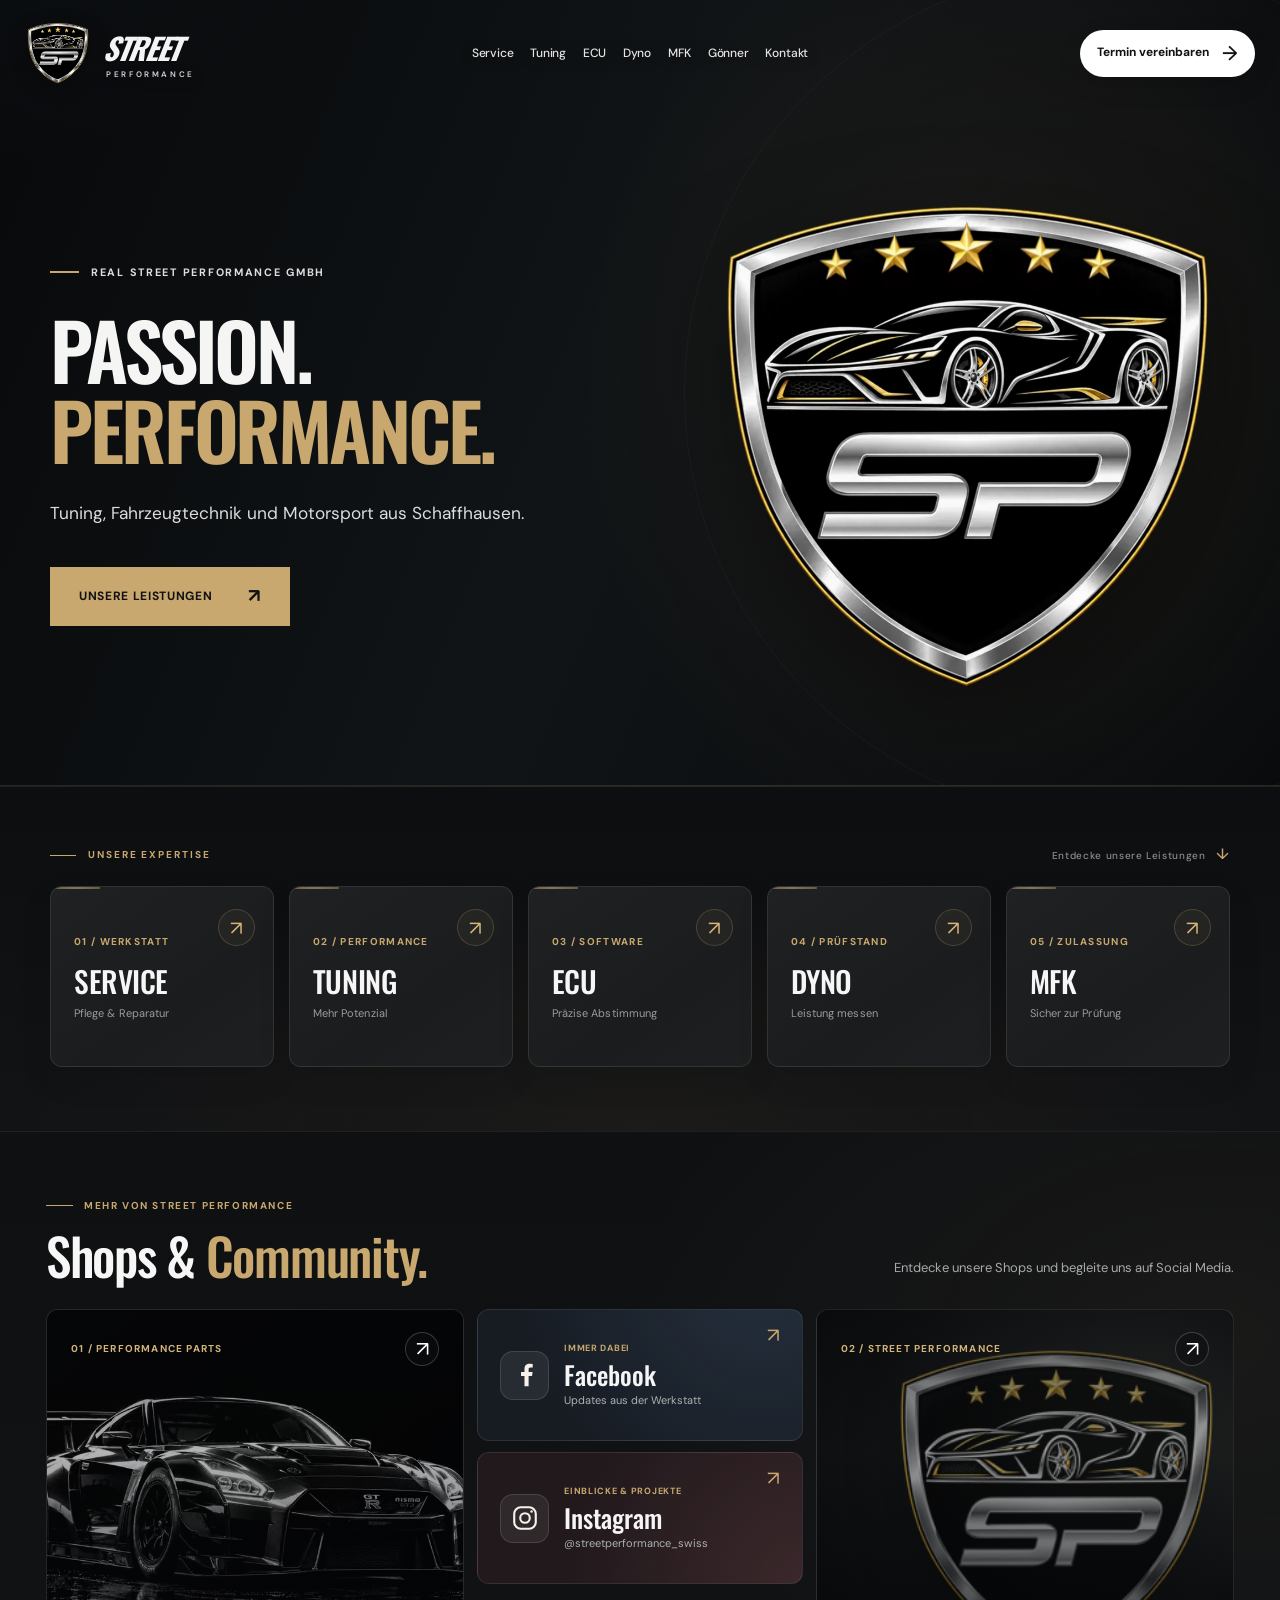
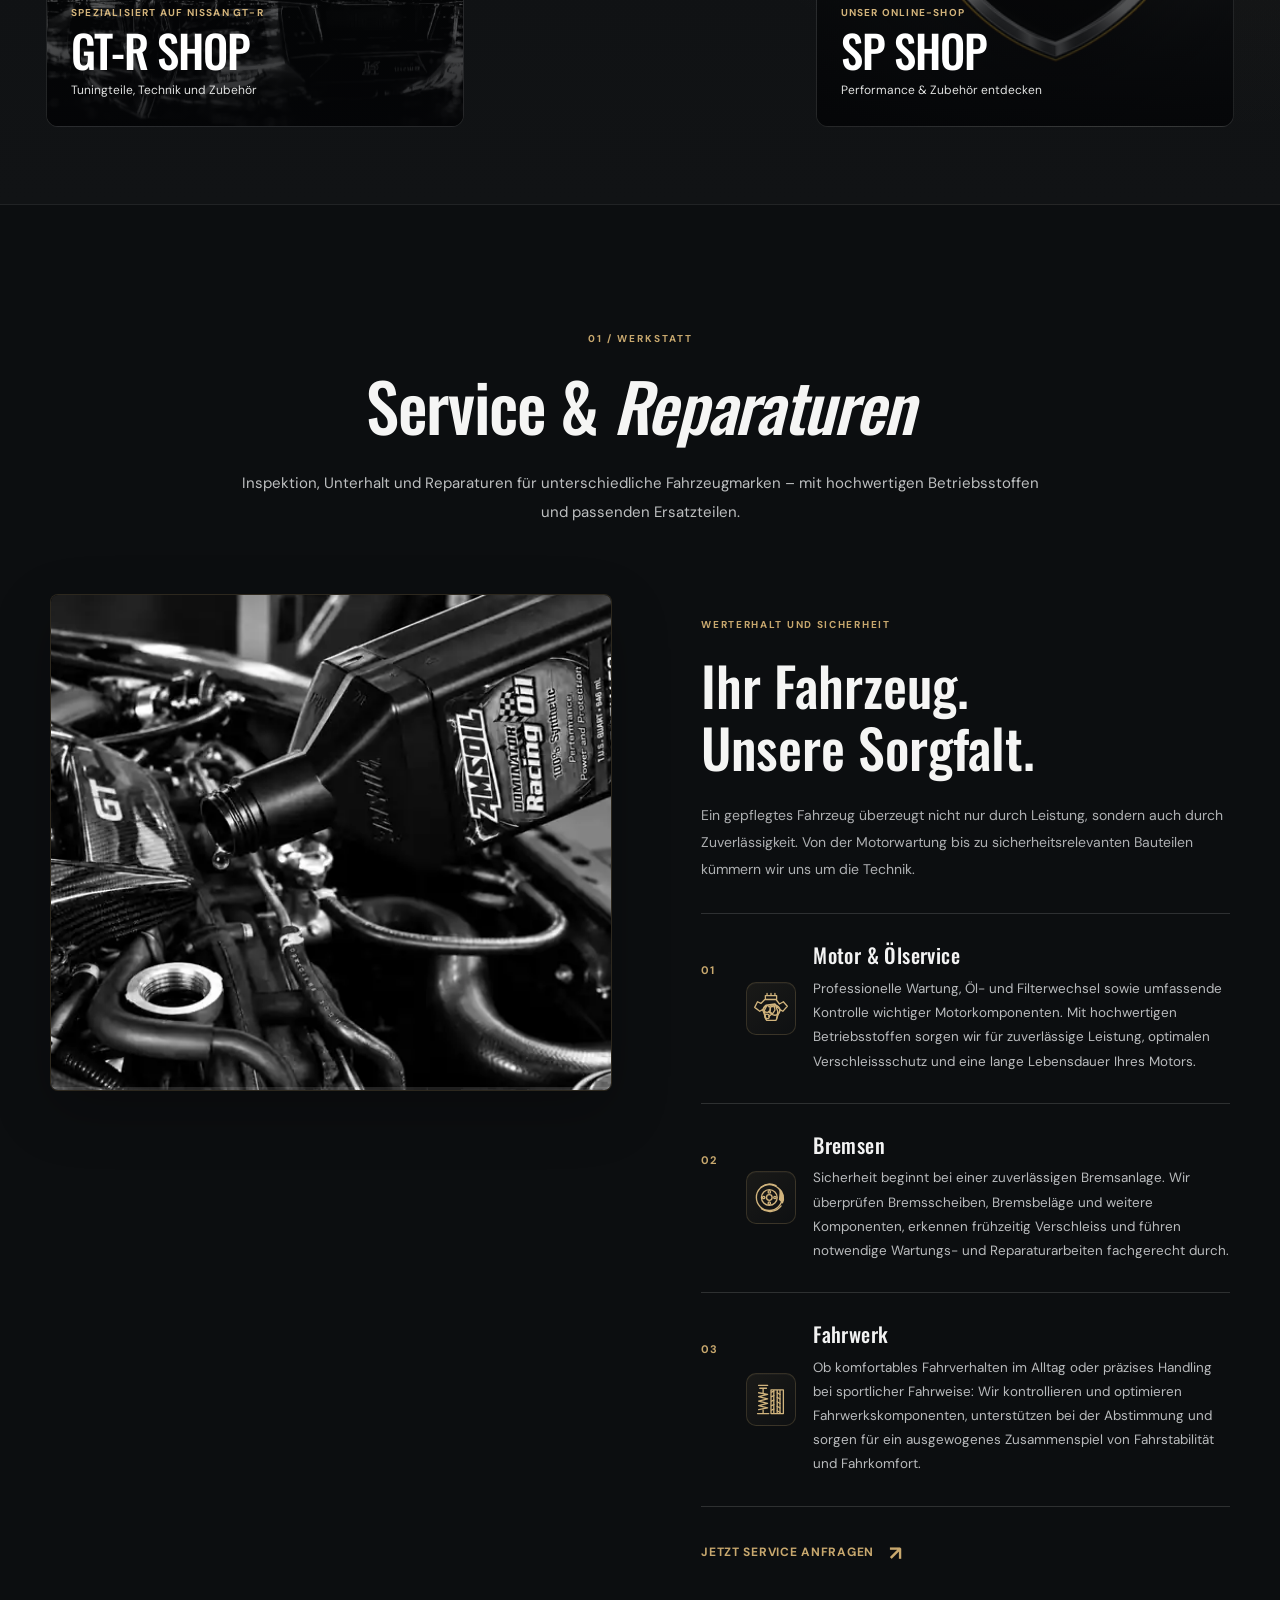
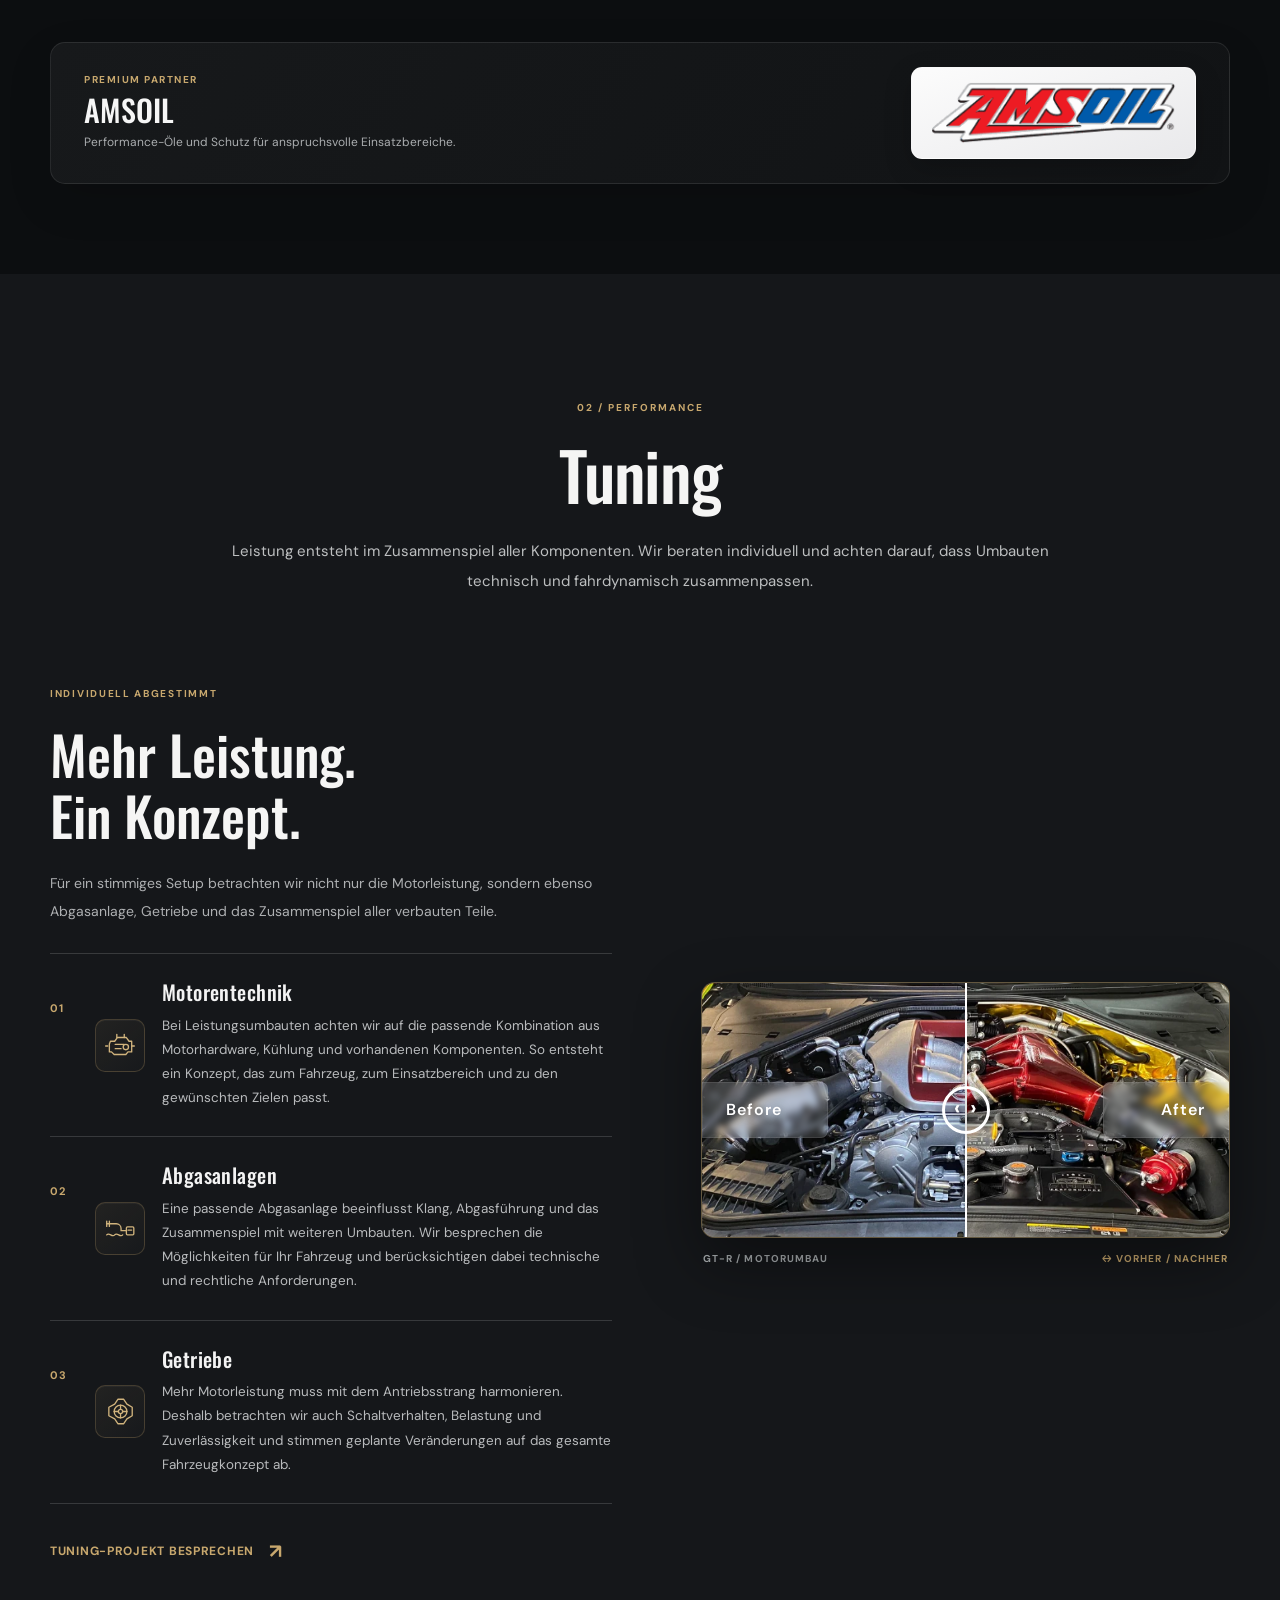
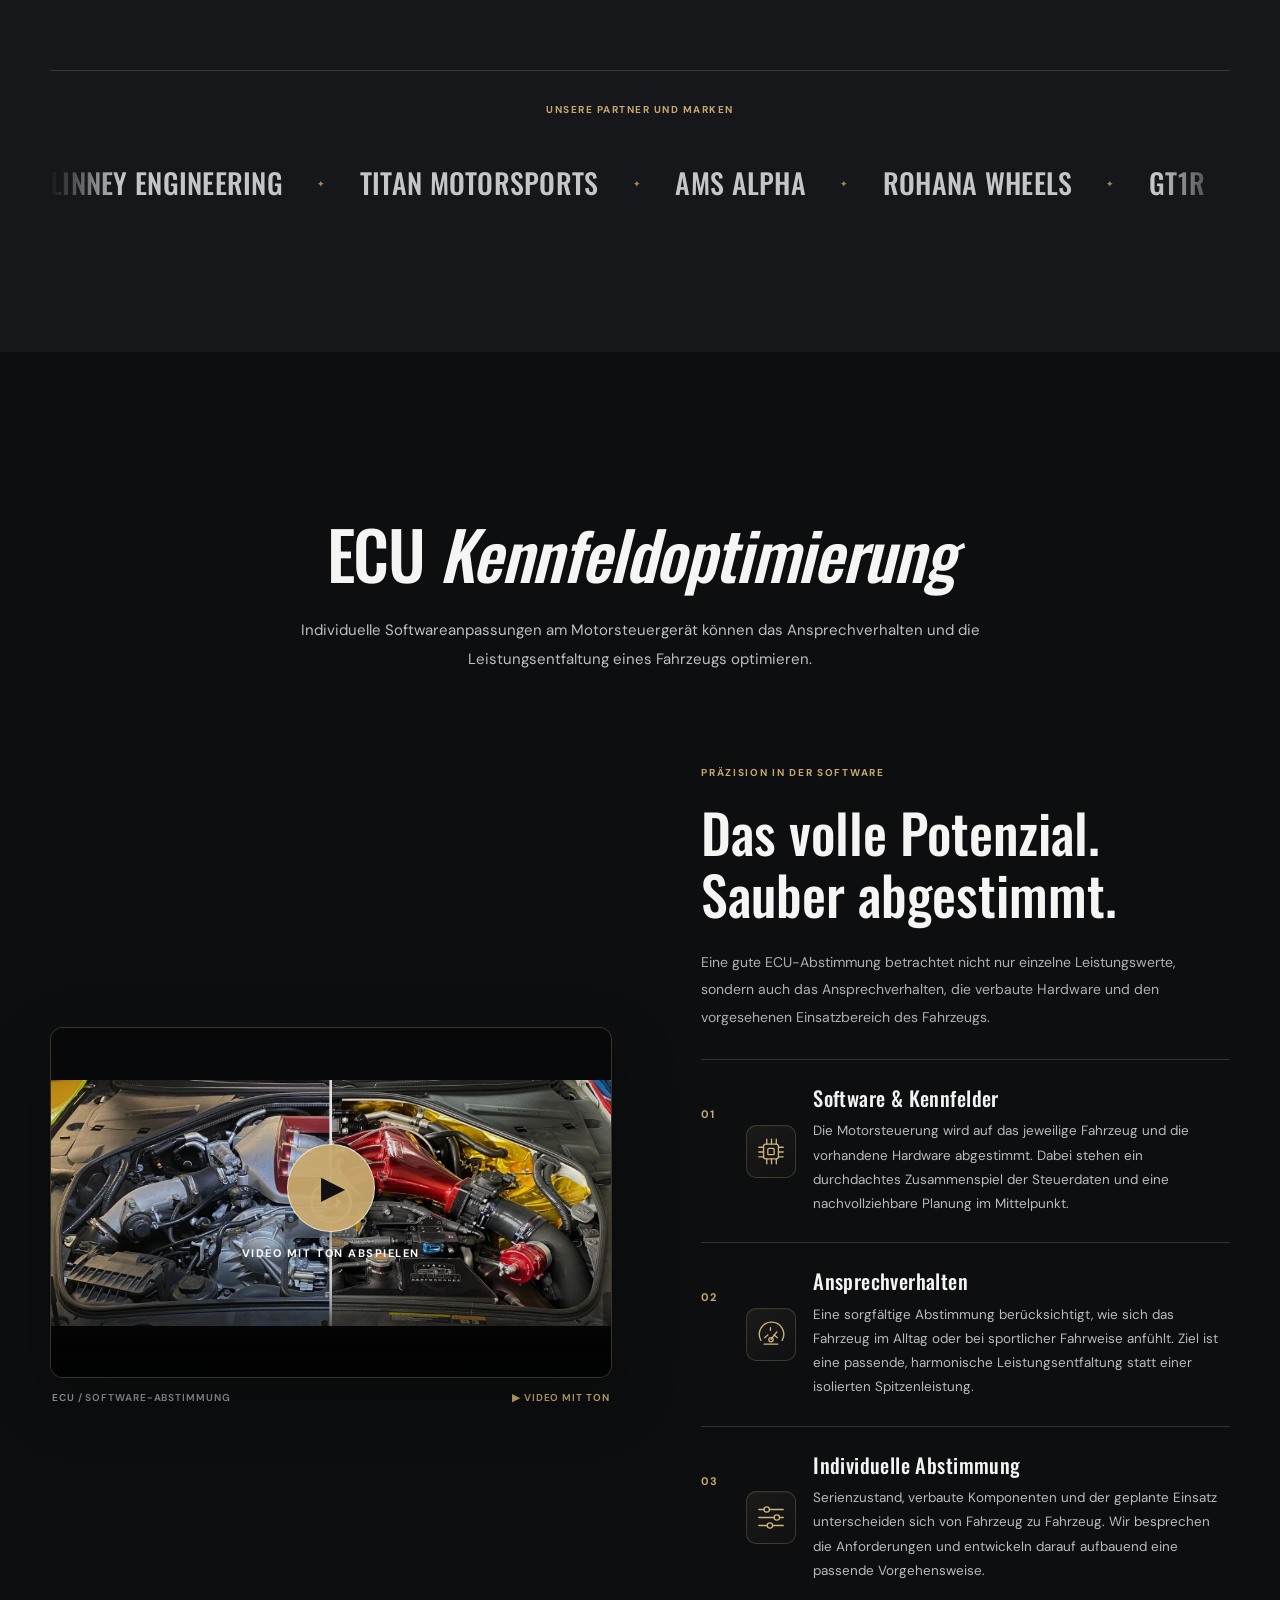
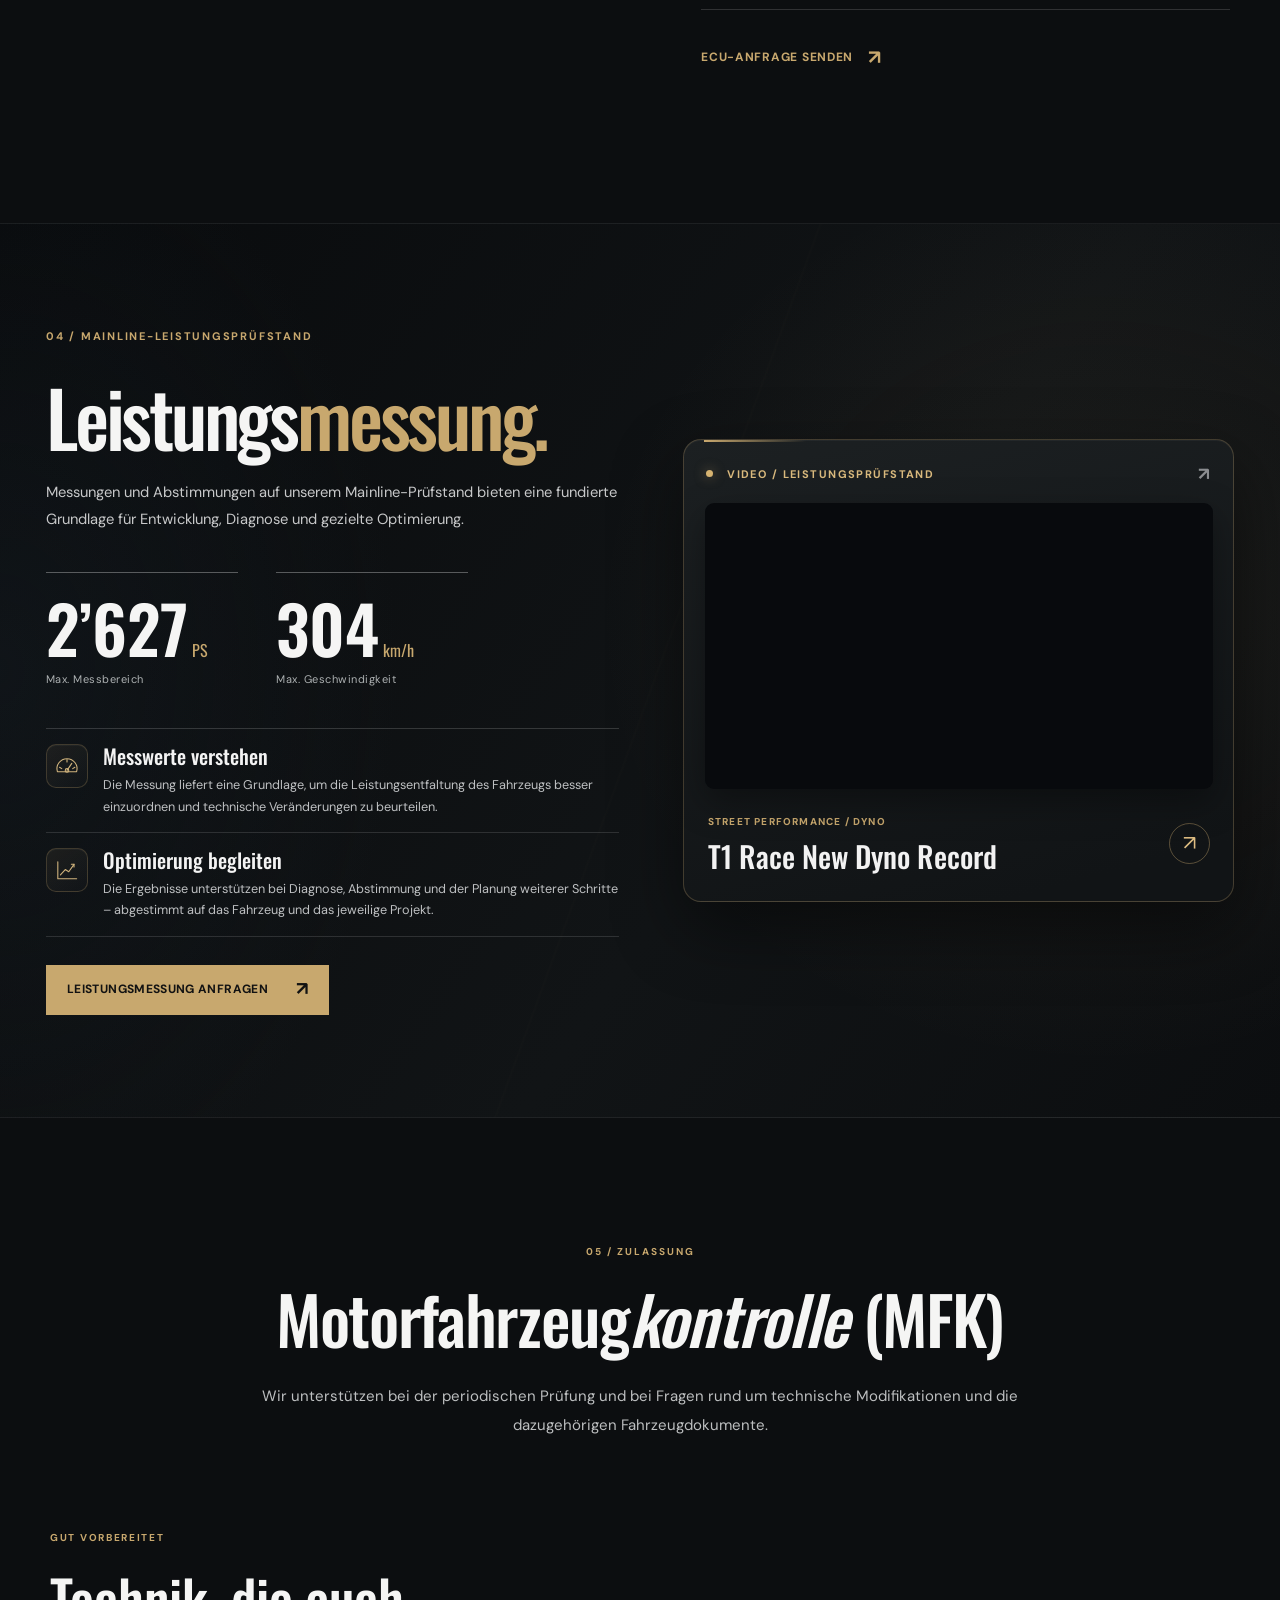
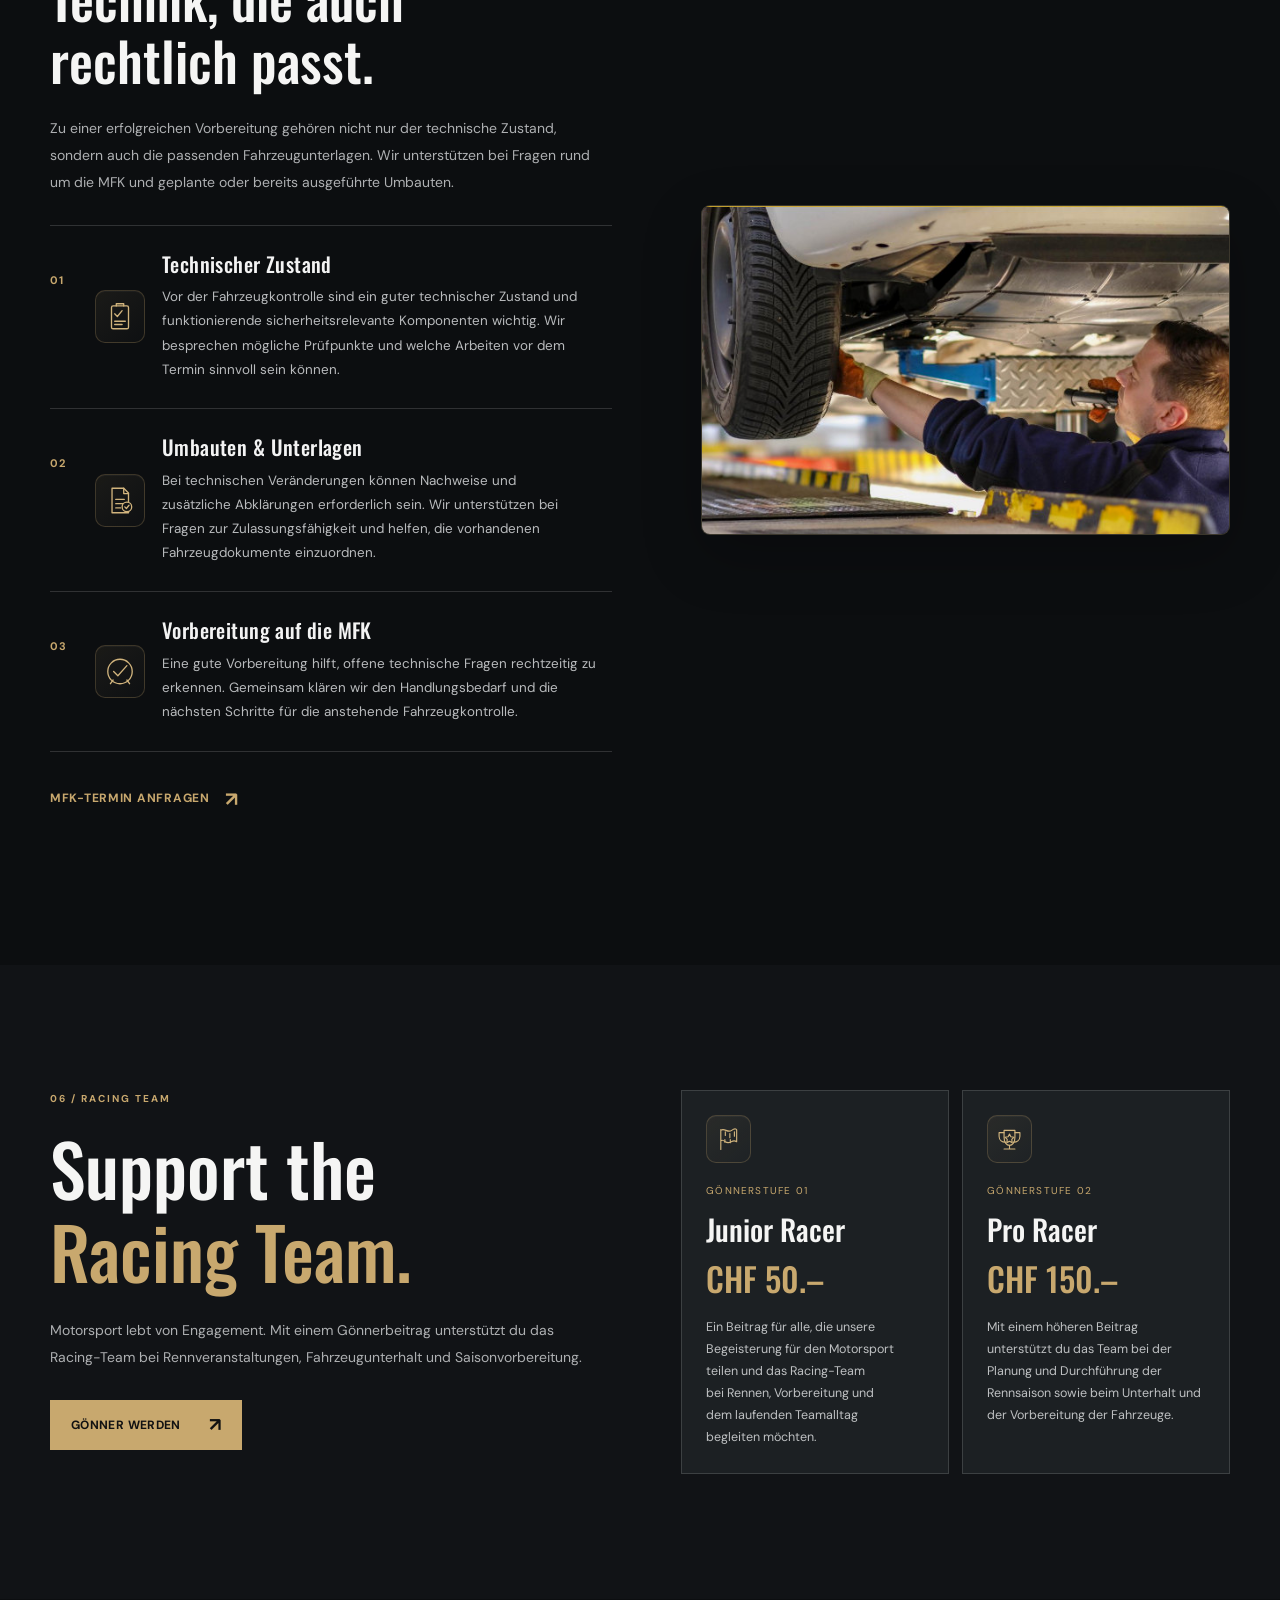
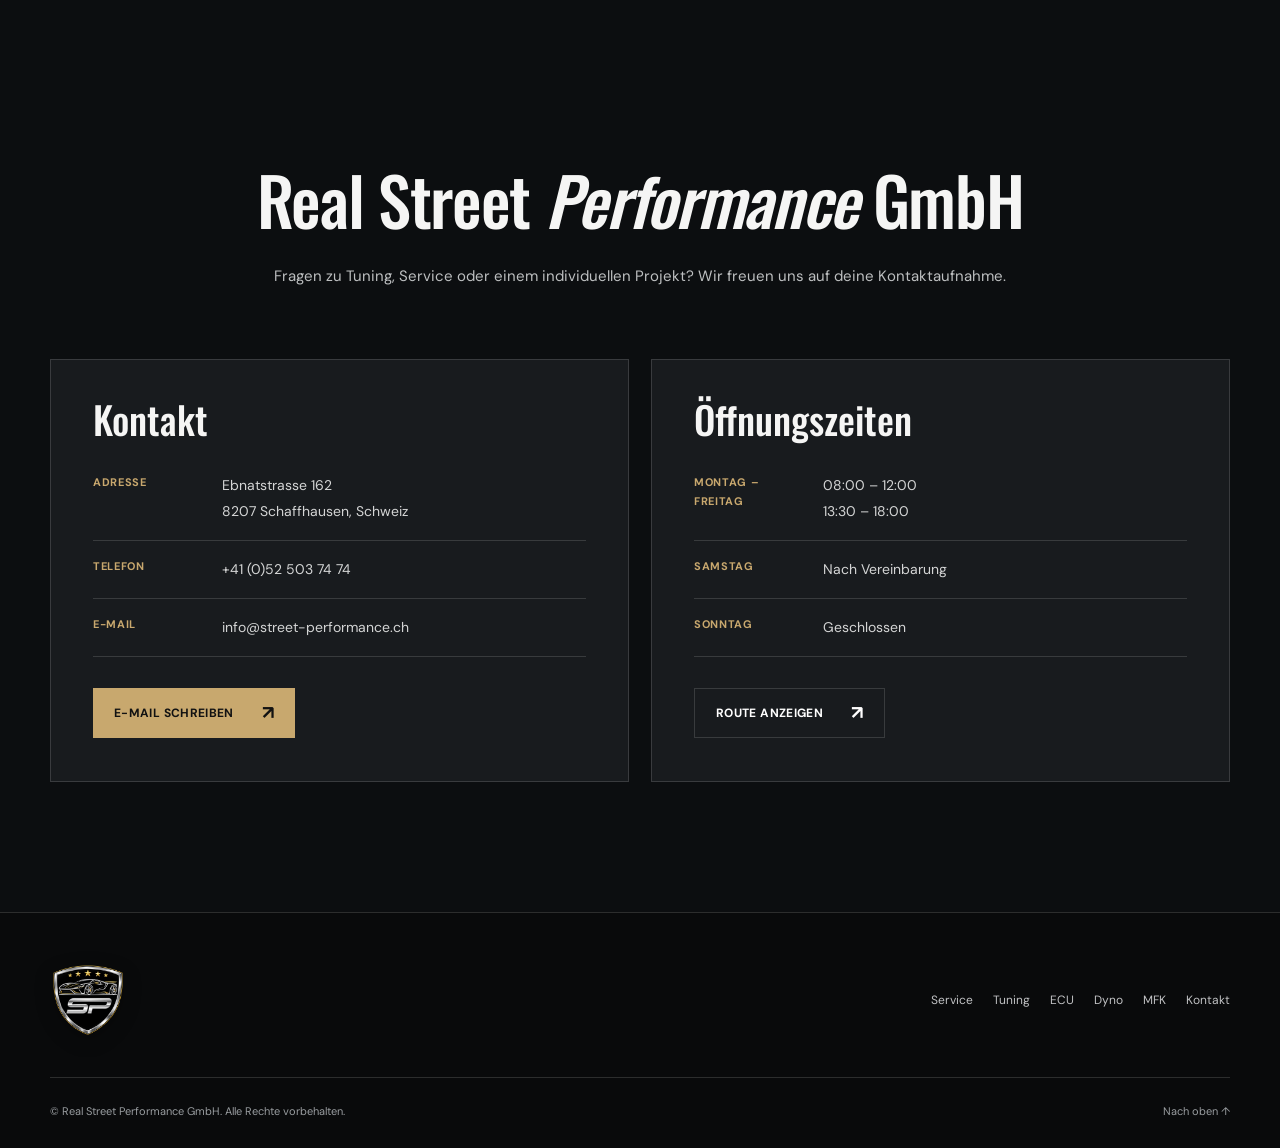
==== index.html @ fed36a6a "Service-Ölwechsel als schwarz-weisse Scroll-Animation mit vier Ölfluss-Phasen einbauen" ====
<!doctype html>
<html lang="de-CH">
<head>
  <meta charset="utf-8">
  <meta name="viewport" content="width=device-width, initial-scale=1">
  <meta name="theme-color" content="#101112">
  <meta name="description" content="Real Street Performance GmbH: Service, Tuning, ECU-Kennfeldoptimierung, Leistungsprüfstand, MFK und Racing-Team in Schaffhausen.">
  <title>Real Street Performance – Service, Tuning & Motorsport</title>
  <meta name="build-version" content="20261010-2021">
  <link rel="preconnect" href="https://fonts.googleapis.com">
  <link rel="preconnect" href="https://fonts.gstatic.com" crossorigin>
  <link href="https://fonts.googleapis.com/css2?family=DM+Sans:wght@400;500;600;700&family=Oswald:wght@400;500;600;700&display=swap" rel="stylesheet">
  <link rel="stylesheet" href="style.css?v=scroll-oelwechsel-v1-20261011">
  <style id="sp-floating-nav-override">
    /* Sicherheit gegen veraltete Carbon-Header-Regeln: oben kein Balken. */
    body > header.site-header { position:fixed; top:0; left:0; right:0; margin:0; z-index:1000; }
    body > header.site-header:not(.is-scrolled) {
      background:none !important;
      background-image:none !important;
      background-color:transparent !important;
      border-bottom:0 !important;
      box-shadow:none !important;
      backdrop-filter:none !important;
      -webkit-backdrop-filter:none !important;
    }
    body > header.site-header:not(.is-scrolled)::before,
    body > header.site-header:not(.is-scrolled)::after {
      opacity:0 !important;
      visibility:hidden !important;
    }
  </style>
</head>
<body>
  <a class="skip-link" href="#service">Zum Inhalt springen</a>
  <header class="site-header">
    <div class="header-inner layout">
      <a class="site-brand" href="#top" aria-label="Street Performance – zur Startseite">
        <span class="sp-shield-logo" role="img" aria-label="SP – Street Performance Logo"></span>
        <span class="site-wordmark" aria-hidden="true"><strong>STREET</strong><small>PERFORMANCE</small></span>
      </a>
      <nav class="main-nav" id="siteNav" aria-label="Hauptnavigation">
        <a href="#service">Service</a>
        <a href="#tuning">Tuning</a>
        <a href="#ecu">ECU</a>
        <a href="#dyno">Dyno</a>
        <a href="#mfk">MFK</a>
        <a href="#goenner">Gönner</a>
        <a href="#kontakt">Kontakt</a>
      </nav>
      <a class="header-appointment" href="termin.html" aria-label="Terminanfrage öffnen">Termin vereinbaren <span aria-hidden="true">→</span></a>
      <button class="menu-button" type="button" id="menuButton" aria-controls="siteNav" aria-expanded="false" aria-label="Navigation öffnen">
        <span></span><span></span><span></span>
      </button>
    </div>
  </header>
  <main>
    <section class="intro-banner hero-split" id="top" aria-label="Real Street Performance – Start">
      <div class="intro-content layout hero-split-grid">
        <div class="hero-message">
          <span class="eyebrow hero-entrance hero-eyebrow"><span class="eyebrow-line"></span> REAL STREET PERFORMANCE GMBH</span>
          <h1 class="hero-entrance hero-headline">PASSION.<br><em>PERFORMANCE.</em></h1>
          <p class="hero-entrance hero-description">Tuning, Fahrzeugtechnik und Motorsport aus Schaffhausen.</p>
          <a class="primary-cta hero-entrance hero-action" href="#service">Unsere Leistungen <span aria-hidden="true">↗</span></a>
        </div>
        <div class="hero-identity" role="img" aria-label="Street Performance Wappen mit fünf nacheinander erscheinenden goldenen Sternen">
          <div class="hero-logo-assembly" aria-hidden="true">
            <span class="hero-logo-base"></span>
            <span class="hero-logo-star hero-logo-star-1" style="--star-x:23.13%;--star-y:13.88%;--star-width:6.22%;--star-index:1"></span>
            <span class="hero-logo-star hero-logo-star-2" style="--star-x:32.70%;--star-y:11.48%;--star-width:8.29%;--star-index:2"></span>
            <span class="hero-logo-star hero-logo-star-3" style="--star-x:44.58%;--star-y:9.25%;--star-width:10.37%;--star-index:3"></span>
            <span class="hero-logo-star hero-logo-star-4" style="--star-x:58.85%;--star-y:11.56%;--star-width:8.13%;--star-index:4"></span>
            <span class="hero-logo-star hero-logo-star-5" style="--star-x:70.26%;--star-y:13.72%;--star-width:6.22%;--star-index:5"></span>
          </div>
        </div>
      </div>
    </section>

    <nav class="quick-services" aria-label="Direkt zu unseren Leistungen">
      <div class="layout">
        <div class="quick-services-topline"><span class="quick-services-kicker">UNSERE EXPERTISE</span><span class="quick-services-hint">Entdecke unsere Leistungen <span aria-hidden="true">↓</span></span></div>
        <div class="quick-services-grid">
          <a href="#service" class="quick-service-tile"><span class="service-number">01 / WERKSTATT</span><strong class="service-title">Service</strong><small class="service-subtitle">Pflege &amp; Reparatur</small><i class="service-arrow" aria-hidden="true">↗</i></a>
          <a href="#tuning" class="quick-service-tile"><span class="service-number">02 / PERFORMANCE</span><strong class="service-title">Tuning</strong><small class="service-subtitle">Mehr Potenzial</small><i class="service-arrow" aria-hidden="true">↗</i></a>
          <a href="#ecu" class="quick-service-tile"><span class="service-number">03 / SOFTWARE</span><strong class="service-title">ECU</strong><small class="service-subtitle">Präzise Abstimmung</small><i class="service-arrow" aria-hidden="true">↗</i></a>
          <a href="#dyno" class="quick-service-tile"><span class="service-number">04 / PRÜFSTAND</span><strong class="service-title">Dyno</strong><small class="service-subtitle">Leistung messen</small><i class="service-arrow" aria-hidden="true">↗</i></a>
          <a href="#mfk" class="quick-service-tile"><span class="service-number">05 / ZULASSUNG</span><strong class="service-title">MFK</strong><small class="service-subtitle">Sicher zur Prüfung</small><i class="service-arrow" aria-hidden="true">↗</i></a>
        </div>
      </div>
    </nav>

    <section class="explore-hub" id="community" aria-labelledby="exploreHeading">
      <div class="layout explore-wrap">
        <div class="explore-head reveal">
          <div>
            <span class="explore-eyebrow">MEHR VON STREET PERFORMANCE</span>
            <h2 id="exploreHeading">Shops &amp; <em>Community.</em></h2>
          </div>
          <p>Entdecke unsere Shops und begleite uns auf Social Media.</p>
        </div>

        <div class="explore-grid">
          <a class="explore-card explore-shop explore-gtr reveal" href="https://gtrshop.ch/" target="_blank" rel="noopener noreferrer" aria-label="GT-R-Shop in neuem Tab öffnen">
            <span class="explore-photo" aria-hidden="true"></span>
            <span class="explore-top"><span class="explore-category">01 / PERFORMANCE PARTS</span><span class="explore-outbound" aria-hidden="true">↗</span></span>
            <span class="explore-bottom"><span class="explore-overline">SPEZIALISIERT AUF NISSAN GT-R</span><strong>GT-R SHOP</strong><small>Tuningteile, Technik und Zubehör</small></span>
          </a>

          <div class="explore-social-stack">
            <a class="explore-card explore-social explore-facebook reveal" href="https://www.facebook.com/StreetPerformanceSH" target="_blank" rel="noopener noreferrer" aria-label="Street Performance auf Facebook öffnen">
              <span class="explore-social-icon" aria-hidden="true">
                <svg viewBox="0 0 32 32" fill="currentColor" width="30" height="30"><path d="M19.85 28V17.1h3.66l.55-4.26h-4.21v-2.72c0-1.23.34-2.07 2.11-2.07h2.25V4.23A29.5 29.5 0 0 0 20.93 4c-3.26 0-5.48 1.99-5.48 5.64v3.2h-3.68v4.26h3.68V28z"/></svg>
              </span>
              <span class="explore-social-copy"><span>IMMER DABEI</span><strong>Facebook</strong><small>Updates aus der Werkstatt</small></span>
              <span class="explore-social-arrow" aria-hidden="true">↗</span>
            </a>
            <a class="explore-card explore-social explore-instagram reveal" href="https://www.instagram.com/streetperformance_swiss/" target="_blank" rel="noopener noreferrer" aria-label="Street Performance auf Instagram öffnen">
              <span class="explore-social-icon" aria-hidden="true">
                <svg viewBox="0 0 32 32" fill="none" stroke="currentColor" stroke-width="2.25" stroke-linecap="round" stroke-linejoin="round" width="30" height="30"><rect x="4.5" y="4.5" width="23" height="23" rx="7"/><circle cx="16" cy="16" r="5.1"/><circle cx="23" cy="9" r="1.3" fill="currentColor" stroke="none"/></svg>
              </span>
              <span class="explore-social-copy"><span>EINBLICKE &amp; PROJEKTE</span><strong>Instagram</strong><small>@streetperformance_swiss</small></span>
              <span class="explore-social-arrow" aria-hidden="true">↗</span>
            </a>
            <a class="explore-card explore-social explore-autoscout reveal" href="https://www.autoscout24.ch/de/s/seller-1747752" target="_blank" rel="noopener noreferrer" aria-label="Fahrzeugangebote von Real Street Performance auf AutoScout24 öffnen">
              <span class="explore-social-icon explore-autoscout-icon" aria-hidden="true">
                <svg viewBox="0 0 32 32" fill="none" stroke="currentColor" stroke-width="1.8" stroke-linecap="round" stroke-linejoin="round" width="32" height="32">
                  <path d="M6.4 19.5 9.7 12a2.6 2.6 0 0 1 2.4-1.6h7.8a2.6 2.6 0 0 1 2.4 1.6l3.3 7.5"/>
                  <path d="M5.1 19.5h21.8v5.1h-3.4v-2H8.5v2H5.1v-5.1Z"/>
                  <path d="M10.6 19.4h.1m10.6 0h.1M10.1 15.8h11.8"/>
                  <path d="M7.4 17.4H5.1m21.8 0h-2.3"/>
                </svg>
              </span>
              <span class="explore-social-copy"><span>FAHRZEUGANGEBOTE</span><strong>AutoScout24</strong><small>Unsere Fahrzeuge entdecken</small></span>
              <span class="explore-social-arrow" aria-hidden="true">↗</span>
            </a>
          </div>

          <a class="explore-card explore-shop explore-sp reveal" href="https://shop.street-performance.ch/" target="_blank" rel="noopener noreferrer" aria-label="SP-Shop in neuem Tab öffnen">
            <span class="explore-shop-logo" aria-hidden="true"><span class="explore-shop-logo-art"></span></span>
            <span class="explore-top"><span class="explore-category">02 / STREET PERFORMANCE</span><span class="explore-outbound" aria-hidden="true">↗</span></span>
            <span class="explore-bottom"><span class="explore-overline">UNSER ONLINE-SHOP</span><strong>SP SHOP</strong><small>Performance &amp; Zubehör entdecken</small></span>
          </a>
        </div>
      </div>
    </section>

    <section class="detail-section" id="service">
      <div class="layout">
        <div class="section-intro reveal">
          <span class="section-index">01 / WERKSTATT</span>
          <h2>Service &amp; <em>Reparaturen</em></h2>
          <p>Inspektion, Unterhalt und Reparaturen für unterschiedliche Fahrzeugmarken – mit hochwertigen Betriebsstoffen und passenden Ersatzteilen.</p>
        </div>
        <div class="feature-two-col">
          <figure class="feature-photo service-oil-scroll reveal">
            <div class="oil-scroll-stage" data-oil-scroll role="img" aria-label="Schwarz-weisse Scroll-Animation: Eine Ölflasche kippt und Motoröl fliesst in die Einfüllöffnung eines Sportwagenmotors.">
              <span class="oil-scroll-frame oil-scroll-frame-a" aria-hidden="true"></span>
              <span class="oil-scroll-frame oil-scroll-frame-b" aria-hidden="true"></span>
              <span class="oil-scroll-progress" aria-hidden="true"><span></span></span>
            </div>
          </figure>
          <div class="feature-copy reveal">
            <span class="minor-heading">WERTERHALT UND SICHERHEIT</span>
            <h3>Ihr Fahrzeug.<br>Unsere Sorgfalt.</h3>
            <p>Ein gepflegtes Fahrzeug überzeugt nicht nur durch Leistung, sondern auch durch Zuverlässigkeit. Von der Motorwartung bis zu sicherheitsrelevanten Bauteilen kümmern wir uns um die Technik.</p>
            <div class="features-list">
              <div><span class="feature-symbol">01</span><span class="feature-icon feature-icon-engine" aria-hidden="true"><svg viewBox="0 0 64 64" focusable="false" aria-hidden="true" fill="none" stroke="currentColor" stroke-width="2.3" stroke-linecap="round" stroke-linejoin="round">
  <path d="M22 9h20v7H22zM25 5v4m7-4v4m7-4v4M21 16l-7 7-6-3-5 10 9 7 5-3 7 19h17l7-19 5 3 8-9-7-8-7 4-6-8"/>
  <path d="M17 34l6-8 16-2 9 10M23 51l-3-15 5-10m17 25 2-14-5-13"/>
  <circle cx="25" cy="33" r="6"/><circle cx="39" cy="35" r="9"/><circle cx="25" cy="46" r="4"/>
  <path d="M28 29l4-2 4 2m-8 8 2 3h3m5-12 1 7-4 6-7 5"/>
</svg></span><div class="feature-description"><h4>Motor &amp; Ölservice</h4><p>Professionelle Wartung, Öl- und Filterwechsel sowie umfassende Kontrolle wichtiger Motorkomponenten. Mit hochwertigen Betriebsstoffen sorgen wir für zuverlässige Leistung, optimalen Verschleissschutz und eine lange Lebensdauer Ihres Motors.</p></div></div>
              <div><span class="feature-symbol">02</span><span class="feature-icon feature-icon-brake" aria-hidden="true"><svg viewBox="0 0 64 64" focusable="false" aria-hidden="true" fill="none" stroke="currentColor" stroke-width="2.4" stroke-linecap="round" stroke-linejoin="round">
  <circle cx="29" cy="32" r="23"/><circle cx="29" cy="32" r="14"/><circle cx="29" cy="32" r="5"/>
  <circle cx="29" cy="22" r="2.1"/><circle cx="39" cy="32" r="2.1"/><circle cx="29" cy="42" r="2.1"/><circle cx="19" cy="32" r="2.1"/>
  <path d="M47 15a23 23 0 0 1 6 28l-7-7 1-11z" fill="currentColor" stroke="none"/>
  <path d="M14 14a25 25 0 0 1 27-3m9 36a25 25 0 0 1-35 5"/>
</svg></span><div class="feature-description"><h4>Bremsen</h4><p>Sicherheit beginnt bei einer zuverlässigen Bremsanlage. Wir überprüfen Bremsscheiben, Bremsbeläge und weitere Komponenten, erkennen frühzeitig Verschleiss und führen notwendige Wartungs- und Reparaturarbeiten fachgerecht durch.</p></div></div>
              <div><span class="feature-symbol">03</span><span class="feature-icon feature-icon-suspension" aria-hidden="true"><svg viewBox="0 0 64 64" focusable="false" aria-hidden="true" fill="none" stroke="currentColor" stroke-width="2.3" stroke-linecap="round" stroke-linejoin="round">
  <path d="M10 7h16M12 12h12M18 12v8M10 20l16 3-16 4 16 4-16 4 16 4-16 4 16 4-16 3M18 50v7M8 57h20"/>
  <path d="M32 15h22v42H32zM37 15v42m6-42v42m5-42v42"/>
  <path d="M33 19l4-2m-4 10 4-2m-4 10 4-2m-4 10 4-2m-4 10 4-2M43 20l5 3m-5 5 5 3m-5 5 5 3m-5 5 5 3m-5 5 5 3"/>
</svg></span><div class="feature-description"><h4>Fahrwerk</h4><p>Ob komfortables Fahrverhalten im Alltag oder präzises Handling bei sportlicher Fahrweise: Wir kontrollieren und optimieren Fahrwerkskomponenten, unterstützen bei der Abstimmung und sorgen für ein ausgewogenes Zusammenspiel von Fahrstabilität und Fahrkomfort.</p></div></div>
            </div>
            <a class="text-link" href="termin.html?anfrage=service&amp;v=leistungsnamen-fix-20261011-1">Jetzt Service anfragen <span>↗</span></a>
          </div>
        </div>
        <div class="partner-ribbon reveal">
          <div class="partner-copy">
            <span>PREMIUM PARTNER</span>
            <h3>AMSOIL</h3>
            <p>Performance-Öle und Schutz für anspruchsvolle Einsatzbereiche.</p>
          </div>
          <div class="partner-logo-card">
            <span class="sp-amsoil-logo" role="img" aria-label="AMSOIL – Premium Partner"></span>
          </div>
        </div>
      </div>
    </section>

    <section class="detail-section alt-section" id="tuning">
      <div class="layout">
        <div class="section-intro reveal">
          <span class="section-index">02 / PERFORMANCE</span>
          <h2>Tuning</h2>
          <p>Leistung entsteht im Zusammenspiel aller Komponenten. Wir beraten individuell und achten darauf, dass Umbauten technisch und fahrdynamisch zusammenpassen.</p>
        </div>
        <div class="feature-two-col reverse">
          <figure class="feature-photo tuning-comparison reveal">
            <div class="engine-compare" style="--compare-position: 50%;" aria-label="Vorher-Nachher-Vergleich des Nissan GT-R-Motorraums">
              <span class="engine-compare-photo engine-compare-after" role="img" aria-label="Nissan GT-R Motorraum nach dem Tuning"></span>
              <span class="engine-compare-photo engine-compare-before" role="img" aria-label="Nissan GT-R Motorraum vor dem Tuning"></span>
              <span class="engine-compare-badge engine-compare-badge-before" aria-hidden="true">Before</span>
              <span class="engine-compare-badge engine-compare-badge-after" aria-hidden="true">After</span>
              <span class="engine-compare-divider" aria-hidden="true"><span class="engine-compare-knob"><span>‹</span><span>›</span></span></span>
              <input class="engine-compare-range" type="range" min="0" max="100" step="1" value="50" aria-label="Vorher-Nachher-Regler: mit der Maus, dem Finger oder den Pfeiltasten verschieben" aria-valuetext="50 Prozent Vorher sichtbar">
            </div>
            <figcaption class="engine-compare-caption"><span>GT-R / MOTORUMBAU</span><span>↔ VORHER / NACHHER</span></figcaption>
          </figure>
          <div class="feature-copy reveal">
            <span class="minor-heading">INDIVIDUELL ABGESTIMMT</span>
            <h3>Mehr Leistung.<br>Ein Konzept.</h3>
            <p>Für ein stimmiges Setup betrachten wir nicht nur die Motorleistung, sondern ebenso Abgasanlage, Getriebe und das Zusammenspiel aller verbauten Teile.</p>
            <div class="features-list detail-feature-list" aria-label="Tuning-Leistungen">
              <div class="detail-feature-row"><span class="feature-symbol">01</span><span class="feature-icon feature-icon-motor" aria-hidden="true"><svg viewBox="0 0 64 64" focusable="false" fill="none" stroke="currentColor" stroke-width="2.5" stroke-linecap="round" stroke-linejoin="round"><path d="M14 24h8l5-7h17l5 7h5v20h-7l-4 5H21l-5-5h-4V29l2-5Z"/><path d="M26 17v-6m14 6v-6M9 33H5m49 0h5M23 30h17m-17 8h11"/><circle cx="43" cy="35" r="5"/></svg></span><div class="feature-description"><h4>Motorentechnik</h4><p>Bei Leistungsumbauten achten wir auf die passende Kombination aus Motorhardware, Kühlung und vorhandenen Komponenten. So entsteht ein Konzept, das zum Fahrzeug, zum Einsatzbereich und zu den gewünschten Zielen passt.</p></div></div>
              <div class="detail-feature-row"><span class="feature-symbol">02</span><span class="feature-icon feature-icon-exhaust" aria-hidden="true"><svg viewBox="0 0 64 64" focusable="false" fill="none" stroke="currentColor" stroke-width="2.5" stroke-linecap="round" stroke-linejoin="round"><path d="M7 23h18a9 9 0 0 1 9 9v4h10"/><rect x="44" y="29" width="14" height="15" rx="2"/><path d="M7 18v10m5-10v10M7 44c5-6 10 6 15 0s10 6 15 0"/><path d="M47 35h7"/></svg></span><div class="feature-description"><h4>Abgasanlagen</h4><p>Eine passende Abgasanlage beeinflusst Klang, Abgasführung und das Zusammenspiel mit weiteren Umbauten. Wir besprechen die Möglichkeiten für Ihr Fahrzeug und berücksichtigen dabei technische und rechtliche Anforderungen.</p></div></div>
              <div class="detail-feature-row"><span class="feature-symbol">03</span><span class="feature-icon feature-icon-gearbox" aria-hidden="true"><svg viewBox="0 0 64 64" focusable="false" fill="none" stroke="currentColor" stroke-width="2.5" stroke-linecap="round" stroke-linejoin="round"><path d="M22 18 28 9h11l6 9 10 6v16l-10 6-6 9H28l-6-9-11-6V24l11-6Z"/><circle cx="33" cy="32" r="12"/><circle cx="33" cy="32" r="4"/><path d="M33 20v8m0 8v8m-12-12h8m8 0h8"/></svg></span><div class="feature-description"><h4>Getriebe</h4><p>Mehr Motorleistung muss mit dem Antriebsstrang harmonieren. Deshalb betrachten wir auch Schaltverhalten, Belastung und Zuverlässigkeit und stimmen geplante Veränderungen auf das gesamte Fahrzeugkonzept ab.</p></div></div>
            </div>
            <a class="text-link" href="termin.html?anfrage=tuning&amp;v=leistungsnamen-fix-20261011-1">Tuning-Projekt besprechen <span>↗</span></a>
          </div>
        </div>
        <div class="brands reveal" aria-label="Marken und Partner">
          <span>UNSERE PARTNER UND MARKEN</span>
          <div class="brands-marquee" aria-label="Endlos laufende Marken-Leiste">
            <div class="brands-track">
              <div class="brands-group" role="list">
              <b role="listitem">LINNEY ENGINEERING</b>
              <b role="listitem">TITAN MOTORSPORTS</b>
              <b role="listitem">AMS ALPHA</b>
              <b role="listitem">ROHANA WHEELS</b>
              <b role="listitem">GT1R</b>
              </div>
              <div class="brands-group" aria-hidden="true">
              <b>LINNEY ENGINEERING</b>
              <b>TITAN MOTORSPORTS</b>
              <b>AMS ALPHA</b>
              <b>ROHANA WHEELS</b>
              <b>GT1R</b>
              </div>
            </div>
          </div>
        </div>
      </div>
    </section>

    <section class="detail-section" id="ecu">
      <div class="layout">
        <div class="section-intro reveal">
          <span class="section-index">03 / SOFTWARE</span>
          <h2>ECU <em>Kennfeldoptimierung</em></h2>
          <p>Individuelle Softwareanpassungen am Motorsteuergerät können das Ansprechverhalten und die Leistungsentfaltung eines Fahrzeugs optimieren.</p>
        </div>
        <div class="feature-two-col">
          <figure class="feature-photo ecu-video-feature reveal">
            <div class="ecu-video-frame" id="ecuVideoFrame">
              <video id="ecuVideo" class="ecu-video" controls playsinline preload="metadata" poster="assets/tuning-vorher-nachher.webp" aria-label="Street Performance ECU-Video mit Ton">
                <source src="https://street-performance.ch/wp-content/uploads/2021/08/WhatsApp-Video-2021-08-05-at-17.39.27.mp4" type="video/mp4">
                Dein Browser unterstützt dieses Video leider nicht.
              </video>
              <button id="ecuVideoPlay" class="ecu-video-play" type="button" aria-label="ECU-Video mit Ton abspielen">
                <span class="ecu-play-disc" aria-hidden="true">▶</span>
                <span>VIDEO MIT TON ABSPIELEN</span>
              </button>
              <div class="ecu-video-error" id="ecuVideoError" hidden role="status">
                <strong>Video gerade nicht verfügbar</strong>
                <span>Du kannst es auch direkt beim Anbieter öffnen.</span>
                <a href="https://street-performance.ch/wp-content/uploads/2021/08/WhatsApp-Video-2021-08-05-at-17.39.27.mp4" target="_blank" rel="noopener noreferrer">Video direkt öffnen ↗</a>
              </div>
            </div>
            <figcaption class="ecu-video-caption"><span>ECU / SOFTWARE-ABSTIMMUNG</span><span>▶ VIDEO MIT TON</span></figcaption>
          </figure>
          <div class="feature-copy reveal">
            <span class="minor-heading">PRÄZISION IN DER SOFTWARE</span>
            <h3>Das volle Potenzial.<br>Sauber abgestimmt.</h3>
            <p>Eine gute ECU-Abstimmung betrachtet nicht nur einzelne Leistungswerte, sondern auch das Ansprechverhalten, die verbaute Hardware und den vorgesehenen Einsatzbereich des Fahrzeugs.</p>
            <div class="features-list detail-feature-list" aria-label="Schwerpunkte der ECU-Abstimmung">
              <div class="detail-feature-row"><span class="feature-symbol">01</span><span class="feature-icon feature-icon-chip" aria-hidden="true"><svg viewBox="0 0 64 64" focusable="false" fill="none" stroke="currentColor" stroke-width="2.5" stroke-linecap="round" stroke-linejoin="round"><rect x="18" y="18" width="28" height="28" rx="4"/><rect x="26" y="26" width="12" height="12" rx="2"/><path d="M24 9v9m9-9v9m9-9v9M24 46v9m9-9v9m9-9v9M9 24h9m-9 9h9m-9 9h9m28-18h9m-9 9h9m-9 9h9"/></svg></span><div class="feature-description"><h4>Software & Kennfelder</h4><p>Die Motorsteuerung wird auf das jeweilige Fahrzeug und die vorhandene Hardware abgestimmt. Dabei stehen ein durchdachtes Zusammenspiel der Steuerdaten und eine nachvollziehbare Planung im Mittelpunkt.</p></div></div>
              <div class="detail-feature-row"><span class="feature-symbol">02</span><span class="feature-icon feature-icon-gauge" aria-hidden="true"><svg viewBox="0 0 64 64" focusable="false" fill="none" stroke="currentColor" stroke-width="2.5" stroke-linecap="round" stroke-linejoin="round"><path d="M13 43a23 23 0 1 1 40 0"/><path d="M20 38l6-5m5-9v-5m13 19-6-5"/><path d="m32 41 11-14"/><circle cx="32" cy="42" r="4"/><path d="M19 50h26"/></svg></span><div class="feature-description"><h4>Ansprechverhalten</h4><p>Eine sorgfältige Abstimmung berücksichtigt, wie sich das Fahrzeug im Alltag oder bei sportlicher Fahrweise anfühlt. Ziel ist eine passende, harmonische Leistungsentfaltung statt einer isolierten Spitzenleistung.</p></div></div>
              <div class="detail-feature-row"><span class="feature-symbol">03</span><span class="feature-icon feature-icon-adjust" aria-hidden="true"><svg viewBox="0 0 64 64" focusable="false" fill="none" stroke="currentColor" stroke-width="2.5" stroke-linecap="round" stroke-linejoin="round"><path d="M9 17h46M9 32h46M9 47h46"/><circle cx="24" cy="17" r="5" fill="var(--icon-fill,#111315)"/><circle cx="43" cy="32" r="5" fill="var(--icon-fill,#111315)"/><circle cx="30" cy="47" r="5" fill="var(--icon-fill,#111315)"/></svg></span><div class="feature-description"><h4>Individuelle Abstimmung</h4><p>Serienzustand, verbaute Komponenten und der geplante Einsatz unterscheiden sich von Fahrzeug zu Fahrzeug. Wir besprechen die Anforderungen und entwickeln darauf aufbauend eine passende Vorgehensweise.</p></div></div>
            </div>
            <a class="text-link" href="termin.html?anfrage=ecu&amp;v=leistungsnamen-fix-20261011-1">ECU-Anfrage senden <span>↗</span></a>
          </div>
        </div>
      </div>
    </section>

    <section class="dyno-section dyno-split-section" id="dyno">
      <div class="layout dyno-layout">
        <div class="dyno-content">
          <span class="section-index reveal">04 / MAINLINE-LEISTUNGSPRÜFSTAND</span>
          <h2 class="reveal">Leistungs<em>messung.</em></h2>
          <p class="reveal">Messungen und Abstimmungen auf unserem Mainline-Prüfstand bieten eine fundierte Grundlage für Entwicklung, Diagnose und gezielte Optimierung.</p>
          <div class="dyno-stats reveal">
            <div><strong><span class="count-up" data-target="3000" data-format="grouped">3'000</span><small> PS</small></strong><span>Max. Messbereich</span></div>
            <div><strong><span class="count-up" data-target="500">500</span><small> km/h</small></strong><span>Max. Geschwindigkeit</span></div>
          </div>
          <div class="dyno-benefits reveal" aria-label="Mehr zur Leistungsmessung">
            <div class="dyno-benefit"><span class="dyno-benefit-icon feature-icon-dynometer" aria-hidden="true"><svg viewBox="0 0 64 64" focusable="false" fill="none" stroke="currentColor" stroke-width="2.5" stroke-linecap="round" stroke-linejoin="round"><path d="M10 45a23 23 0 1 1 44 0H10Z"/><path d="M20 38l-5-3m17-12v-6m13 21 5-3"/><path d="m32 42 11-16"/><circle cx="32" cy="42" r="4"/></svg></span><div><h3>Messwerte verstehen</h3><p>Die Messung liefert eine Grundlage, um die Leistungsentfaltung des Fahrzeugs besser einzuordnen und technische Veränderungen zu beurteilen.</p></div></div>
            <div class="dyno-benefit"><span class="dyno-benefit-icon feature-icon-chart" aria-hidden="true"><svg viewBox="0 0 64 64" focusable="false" fill="none" stroke="currentColor" stroke-width="2.5" stroke-linecap="round" stroke-linejoin="round"><path d="M11 13v39h43M17 43l11-12 8 5 12-17"/><path d="M42 19h6v6"/></svg></span><div><h3>Optimierung begleiten</h3><p>Die Ergebnisse unterstützen bei Diagnose, Abstimmung und der Planung weiterer Schritte – abgestimmt auf das Fahrzeug und das jeweilige Projekt.</p></div></div>
          </div>
          <a href="termin.html?anfrage=dyno&amp;v=leistungsnamen-fix-20261011-1" class="primary-cta reveal">Leistungsmessung anfragen <span>↗</span></a>
        </div>

        <aside class="dyno-youtube-card reveal" aria-label="Leistungsprüfstand Video">
          <div class="dyno-video-heading">
            <span><span class="dyno-status-dot" aria-hidden="true"></span> VIDEO / LEISTUNGSPRÜFSTAND</span>
            <span class="dyno-video-heading-mark" aria-hidden="true">↗</span>
          </div>
          <div class="dyno-youtube-frame">
            <iframe
              src="https://www.youtube-nocookie.com/embed/HuKTMHhM7Qc?rel=0&amp;playsinline=1"
              title="T1 Race New Dyno Record – Leistungsprüfstand Video mit Ton"
              loading="lazy"
              allow="accelerometer; autoplay; clipboard-write; encrypted-media; gyroscope; picture-in-picture; web-share"
              referrerpolicy="strict-origin-when-cross-origin"
              allowfullscreen>
            </iframe>
          </div>
          <div class="dyno-video-caption">
            <div>
              <span>STREET PERFORMANCE / DYNO</span>
              <h3>T1 Race New Dyno Record</h3>
              
            </div>
            <a href="https://www.youtube.com/watch?v=HuKTMHhM7Qc" target="_blank" rel="noopener noreferrer" aria-label="T1 Race New Dyno Record auf YouTube ansehen">↗</a>
          </div>
        </aside>
      </div>
    </section>

    <section class="detail-section" id="mfk">
      <div class="layout">
        <div class="section-intro reveal">
          <span class="section-index">05 / ZULASSUNG</span>
          <h2>Motorfahrzeug<em>kontrolle</em> (MFK)</h2>
          <p>Wir unterstützen bei der periodischen Prüfung und bei Fragen rund um technische Modifikationen und die dazugehörigen Fahrzeugdokumente.</p>
        </div>
        <div class="feature-two-col reverse">
          <figure class="feature-photo reveal">
            <span class="sp-photo-bg sp-photo-mfk" role="img" aria-label="Mechaniker überprüft die Unterseite eines Autos auf der Hebebühne"></span>
          </figure>
          <div class="feature-copy reveal">
            <span class="minor-heading">GUT VORBEREITET</span>
            <h3>Technik, die auch<br>rechtlich passt.</h3>
            <p>Zu einer erfolgreichen Vorbereitung gehören nicht nur der technische Zustand, sondern auch die passenden Fahrzeugunterlagen. Wir unterstützen bei Fragen rund um die MFK und geplante oder bereits ausgeführte Umbauten.</p>
            <div class="features-list detail-feature-list" aria-label="Themen rund um die Motorfahrzeugkontrolle">
              <div class="detail-feature-row"><span class="feature-symbol">01</span><span class="feature-icon feature-icon-inspection" aria-hidden="true"><svg viewBox="0 0 64 64" focusable="false" fill="none" stroke="currentColor" stroke-width="2.5" stroke-linecap="round" stroke-linejoin="round"><rect x="16" y="12" width="32" height="43" rx="3"/><path d="M25 12v-4h14v4M22 27l5 5 9-11m-14 20h20m-20 6h14"/></svg></span><div class="feature-description"><h4>Technischer Zustand</h4><p>Vor der Fahrzeugkontrolle sind ein guter technischer Zustand und funktionierende sicherheitsrelevante Komponenten wichtig. Wir besprechen mögliche Prüfpunkte und welche Arbeiten vor dem Termin sinnvoll sein können.</p></div></div>
              <div class="detail-feature-row"><span class="feature-symbol">02</span><span class="feature-icon feature-icon-document" aria-hidden="true"><svg viewBox="0 0 64 64" focusable="false" fill="none" stroke="currentColor" stroke-width="2.5" stroke-linecap="round" stroke-linejoin="round"><path d="M17 9h22l9 9v37H17z"/><path d="M39 9v10h9M24 30h16m-16 8h16m-16 8h9"/><circle cx="45" cy="44" r="9" fill="var(--icon-fill,#111315)"/><path d="m41 44 3 3 5-6"/></svg></span><div class="feature-description"><h4>Umbauten & Unterlagen</h4><p>Bei technischen Veränderungen können Nachweise und zusätzliche Abklärungen erforderlich sein. Wir unterstützen bei Fragen zur Zulassungsfähigkeit und helfen, die vorhandenen Fahrzeugdokumente einzuordnen.</p></div></div>
              <div class="detail-feature-row"><span class="feature-symbol">03</span><span class="feature-icon feature-icon-check" aria-hidden="true"><svg viewBox="0 0 64 64" focusable="false" fill="none" stroke="currentColor" stroke-width="2.5" stroke-linecap="round" stroke-linejoin="round"><circle cx="32" cy="32" r="23"/><path d="m20 32 8 8 17-19M19 48l-5 7m31-7 5 7"/></svg></span><div class="feature-description"><h4>Vorbereitung auf die MFK</h4><p>Eine gute Vorbereitung hilft, offene technische Fragen rechtzeitig zu erkennen. Gemeinsam klären wir den Handlungsbedarf und die nächsten Schritte für die anstehende Fahrzeugkontrolle.</p></div></div>
            </div>
            <a class="text-link" href="termin.html?anfrage=mfk&amp;v=leistungsnamen-fix-20261011-1">MFK-Termin anfragen <span>↗</span></a>
          </div>
        </div>
      </div>
    </section>

    <section class="racing-section" id="goenner">
      <div class="layout racing-grid">
        <div class="racing-copy">
          <span class="section-index reveal">06 / RACING TEAM</span>
          <h2 class="reveal">Support the<br><em>Racing Team.</em></h2>
          <p class="reveal">Motorsport lebt von Engagement. Mit einem Gönnerbeitrag unterstützt du das Racing-Team bei Rennveranstaltungen, Fahrzeugunterhalt und Saisonvorbereitung.</p>
          <a class="primary-cta reveal" href="https://www.spracingteam.ch/" rel="noopener noreferrer" target="_blank">Gönner werden <span>↗</span></a>
        </div>
        <div class="racing-tiers reveal">
          <div class="tier"><span class="tier-icon feature-icon-flag" aria-hidden="true"><svg viewBox="0 0 64 64" focusable="false" fill="none" stroke="currentColor" stroke-width="2.5" stroke-linecap="round" stroke-linejoin="round"><path d="M15 55V11m0 2c8-7 15 7 24 0s11-1 11-1v26c-10-8-14 8-25 0-5-4-8-4-10-2"/><path d="M25 16v8m10-4v9m10-13v10m-21 7v6m12-6v7"/></svg></span><span>GÖNNERSTUFE 01</span><h3>Junior Racer</h3><strong>CHF 50.–</strong><p>Ein Beitrag für alle, die unsere Begeisterung für den Motorsport teilen und das Racing-Team bei Rennen, Vorbereitung und dem laufenden Teamalltag begleiten möchten.</p></div>
          <div class="tier"><span class="tier-icon feature-icon-trophy" aria-hidden="true"><svg viewBox="0 0 64 64" focusable="false" fill="none" stroke="currentColor" stroke-width="2.5" stroke-linecap="round" stroke-linejoin="round"><path d="M20 13h24v15c0 12-6 18-12 18s-12-6-12-18V13Z"/><path d="M20 18H9v8c0 9 7 13 14 13m21-21h11v8c0 9-7 13-14 13M32 46v8m-12 0h24"/><path d="m32 21 3 6 7 1-5 5 1 7-6-3-6 3 1-7-5-5 7-1 3-6Z"/></svg></span><span>GÖNNERSTUFE 02</span><h3>Pro Racer</h3><strong>CHF 150.–</strong><p>Mit einem höheren Beitrag unterstützt du das Team bei der Planung und Durchführung der Rennsaison sowie beim Unterhalt und der Vorbereitung der Fahrzeuge.</p></div>
        </div>
      </div>
    </section>

    <section class="contact-section" id="kontakt">
      <div class="layout">
        <div class="section-intro reveal">
          <span class="section-index">07 / KONTAKT</span>
          <h2>Real Street <em>Performance</em> GmbH</h2>
          <p>Fragen zu Tuning, Service oder einem individuellen Projekt? Wir freuen uns auf deine Kontaktaufnahme.</p>
        </div>
        <div class="contact-grid">
          <div class="contact-card reveal">
            <h3>Kontakt</h3>
            <dl>
              <div><dt>Adresse</dt><dd>Ebnatstrasse 162<br>8207 Schaffhausen, Schweiz</dd></div>
              <div><dt>Telefon</dt><dd><a href="tel:+41525037474">+41 (0)52 503 74 74</a></dd></div>
              <div><dt>E-Mail</dt><dd><a href="mailto:info@street-performance.ch">info@street-performance.ch</a></dd></div>
            </dl>
            <a class="primary-cta" href="mailto:info@street-performance.ch?subject=Anfrage%20Street%20Performance">E-Mail schreiben <span>↗</span></a>
          </div>
          <div class="contact-card reveal">
            <h3>Öffnungszeiten</h3>
            <dl>
              <div><dt>Montag – Freitag</dt><dd>08:00 – 12:00<br>13:30 – 18:00</dd></div>
              <div><dt>Samstag</dt><dd>Nach Vereinbarung</dd></div>
              <div><dt>Sonntag</dt><dd>Geschlossen</dd></div>
            </dl>
            <a class="outline-cta" href="https://www.google.com/maps/search/?api=1&query=Ebnatstrasse+162+8207+Schaffhausen" target="_blank" rel="noopener noreferrer">Route anzeigen <span>↗</span></a>
          </div>
        </div>
      </div>
    </section>
  </main>

  <footer class="site-footer">
    <div class="layout footer-main">
      <a class="site-brand" href="#top"><span class="sp-shield-logo" role="img" aria-label="SP – Street Performance Logo"></span><span class="brand-fallback">STREET PERFORMANCE</span></a>
      <nav aria-label="Footer-Navigation"><a href="#service">Service</a><a href="#tuning">Tuning</a><a href="#ecu">ECU</a><a href="#dyno">Dyno</a><a href="#mfk">MFK</a><a href="#kontakt">Kontakt</a></nav>
    </div>
    <div class="layout footer-bottom"><span>© Real Street Performance GmbH. Alle Rechte vorbehalten.</span><a href="#top">Nach oben ↑</a></div>
  </footer>
  <script src="script.js?v=scroll-oelwechsel-v1-20261011" defer></script>
</body>
</html>
---- style.css ----
/* Real Street Performance — original-inspired, responsive one-page layout */
:root{--bg:#0c0e10;--bg2:#15171a;--bg3:#1b1e20;--paper:#f3f3f0;--text:#f5f5f4;--muted:#aeb0b2;--accent:#c8a86e;--line:rgba(255,255,255,.14);--ease:cubic-bezier(.22,1,.36,1)}
*{box-sizing:border-box}
html{scroll-behavior:smooth;scroll-padding-top:95px}
body{margin:0;background:var(--bg);color:var(--text);font:400 15px/1.72 "DM Sans",Arial,sans-serif;-webkit-font-smoothing:antialiased;overflow-x:hidden}
h1,h2,h3,h4,p,figure{margin:0}
h1,h2,h3,h4{font-family:"Oswald","Arial Narrow",Arial,sans-serif;font-weight:500;line-height:1.15}
p{color:var(--muted)}
a{text-decoration:none;color:inherit;transition:color .25s}
a:hover{color:var(--accent)}
a:focus-visible,button:focus-visible{outline:2px solid var(--accent);outline-offset:5px}
button{font:inherit;cursor:pointer}
img{display:block;max-width:100%}
.layout{width:min(1180px,calc(100% - 92px));margin-inline:auto}
.skip-link{position:absolute;left:12px;top:-60px;z-index:200;background:#fff;color:#111;padding:8px 16px}
.skip-link:focus{top:12px}
::selection{background:var(--accent);color:#111}

/* Main navigation */
.site-header{height:90px;background:rgba(10,11,12,.97);border-bottom:1px solid var(--line);position:sticky;top:0;z-index:100;backdrop-filter:blur(16px);-webkit-backdrop-filter:blur(16px)}
.header-inner{height:100%;display:flex;align-items:center;gap:26px}
.site-brand{display:flex;align-items:center;min-width:160px;max-width:300px;flex-shrink:0}
.site-brand img{width:auto;max-width:275px;max-height:72px;object-fit:contain}
.brand-fallback{display:none;font:600 25px/1.05 "Oswald",sans-serif;text-transform:uppercase;letter-spacing:.035em}
.brand-fallback b{font-weight:600;color:var(--accent)}
.main-nav{display:flex;align-items:center;gap:clamp(13px,1.8vw,29px);margin-left:auto}
.main-nav a{font-size:12px;font-weight:600;text-transform:uppercase;letter-spacing:.05em;color:#dfdfdf;padding:12px 0;position:relative;white-space:nowrap}
.main-nav a:hover,.main-nav a.active{color:var(--accent)}
.main-nav a:after{content:"";position:absolute;bottom:6px;left:0;width:100%;height:1px;background:var(--accent);transform:scaleX(0);transform-origin:left;transition:transform .35s var(--ease)}
.main-nav a:hover:after,.main-nav a.active:after{transform:scaleX(1)}
.menu-button{display:none;background:transparent;border:1px solid var(--line);width:44px;height:44px;padding:10px;flex-direction:column;gap:5px;align-items:center;justify-content:center}
.menu-button span{display:block;width:20px;height:1px;background:var(--text)}

/* Hero and rotating background photography */
.intro-banner{min-height:clamp(500px,62vw,780px);position:relative;background:#090909;isolation:isolate;overflow:hidden;display:flex;align-items:center}
.slide-track,.intro-shade{position:absolute;inset:0}
.slide-track{z-index:-3}
.hero-slide{position:absolute;inset:0;opacity:0;transition:opacity 1.3s ease-in-out}
.hero-slide.active{opacity:1}
.hero-slide img{width:100%;height:100%;object-fit:cover;object-position:center;filter:brightness(.71) saturate(.83)}
.intro-shade{z-index:-2;background:linear-gradient(90deg,rgba(4,5,6,.83),rgba(4,5,6,.3) 68%,rgba(4,5,6,.22)),linear-gradient(0deg,#090b0ca8,transparent 35%,#0004)}
.intro-content{padding:110px 0 125px;position:relative;z-index:2}
.eyebrow{display:flex;align-items:center;gap:12px;letter-spacing:.19em;font-size:11px;font-weight:700;color:#eee}
.eyebrow-line{display:inline-block;width:29px;height:2px;background:var(--accent)}
.intro-content h1{font-size:clamp(66px,9.2vw,136px);font-weight:600;letter-spacing:-.035em;text-transform:uppercase;line-height:.98;max-width:1000px;margin:29px 0 20px}
.intro-content h1 em{color:var(--accent);font-style:normal}
.intro-content>p{font-size:clamp(14px,1.3vw,17px);color:#e6e6e6;max-width:610px;margin-bottom:32px}
.primary-cta,.outline-cta{display:inline-flex;align-items:center;justify-content:space-between;gap:28px;min-height:50px;padding:0 21px;background:var(--accent);color:#121212;font-size:12px;font-weight:700;letter-spacing:.03em;text-transform:uppercase;transition:background .25s,transform .35s var(--ease),color .25s}
.primary-cta:hover{background:#e2c38a;color:#111;transform:translateY(-3px)}
.primary-cta span,.outline-cta span{font-size:19px}
.outline-cta{border:1px solid var(--line);background:transparent;color:white}
.outline-cta:hover{border-color:var(--accent);color:var(--accent)}
.carousel-bottom{position:absolute;bottom:30px;left:0;right:0;z-index:4;display:flex;align-items:center;justify-content:space-between}
.slide-pagination{display:flex;gap:9px}
.slide-pagination button{border:0;width:26px;height:3px;padding:0;background:#fff6;transition:width .35s,background .35s}
.slide-pagination button.active{width:58px;background:var(--accent)}
.carousel-controls{display:flex;gap:8px}
.carousel-controls button{border:1px solid #fff8;background:#0005;color:white;width:44px;height:44px;font-size:21px;transition:background .2s,border-color .2s}
.carousel-controls button:hover{background:#000c;border-color:var(--accent)}

/* Five shortcuts */
.quick-services{background:#16181a;border-bottom:1px solid var(--line)}
.quick-services-grid{display:grid;grid-template-columns:repeat(5,1fr)}
.quick-services-grid a{min-height:117px;padding:20px 22px;display:flex;flex-direction:column;position:relative;justify-content:center;gap:1px;border-right:1px solid var(--line);transition:background .25s}
.quick-services-grid a:first-child{border-left:1px solid var(--line)}
.quick-services-grid a:hover{background:#202326}
.quick-services-grid a>span{color:var(--accent);font-size:10px;letter-spacing:.15em}
.quick-services-grid strong{font:500 23px/1.3 "Oswald",sans-serif;text-transform:uppercase}
.quick-services-grid i{position:absolute;right:18px;top:42px;font-style:normal;font-size:20px;color:var(--accent);transition:transform .25s}
.quick-services-grid a:hover i{transform:translate(3px,-3px)}

/* Main sections */
.detail-section{padding:125px 0 132px;background:var(--bg)}
.alt-section{background:var(--bg2)}
.section-intro{max-width:820px;margin:0 auto 67px;text-align:center}
.section-index{display:block;color:var(--accent);font-size:10px;font-weight:700;letter-spacing:.2em;text-transform:uppercase;margin-bottom:20px}
.section-intro h2{font-size:clamp(40px,5.2vw,70px);letter-spacing:-.02em;margin-bottom:25px}
.section-intro>p{font-size:15px;line-height:1.95;color:#bdbfc0}
.feature-two-col{display:grid;grid-template-columns:1.03fr .97fr;gap:clamp(44px,7vw,105px);align-items:center}
.feature-two-col.reverse .feature-photo{order:2}
.feature-two-col.reverse .feature-copy{order:1}
.feature-photo{position:relative;aspect-ratio:1.13;overflow:hidden;min-height:400px;background:#252629}
.feature-photo img{width:100%;height:100%;object-fit:cover;filter:contrast(1.04) brightness(.87);transition:transform 1s var(--ease)}
.feature-photo:hover img{transform:scale(1.045)}
.feature-copy{padding:17px 0}
.minor-heading{font-size:10px;font-weight:700;color:var(--accent);letter-spacing:.17em;text-transform:uppercase}
.feature-copy h3{font-size:clamp(37px,4.2vw,58px);margin:18px 0 23px}
.feature-copy>p{font-size:14px;line-height:1.95;margin-bottom:19px}
.features-list{border-top:1px solid var(--line);margin:30px 0 29px}
.features-list>div{display:grid;grid-template-columns:38px 1fr;gap:14px;padding:18px 0;border-bottom:1px solid var(--line)}
.feature-symbol{font-size:11px;font-weight:700;color:var(--accent);padding-top:3px}
.features-list h4{font-size:19px;letter-spacing:.02em;margin-bottom:4px}
.features-list p{font-size:12px;color:#aeb0b2;line-height:1.75}
.text-link{display:inline-flex;align-items:center;gap:15px;font-size:12px;font-weight:700;letter-spacing:.06em;text-transform:uppercase;color:var(--accent);transition:gap .25s}
.text-link:hover{gap:20px}
.text-link span{font-size:20px}
.partner-ribbon{margin-top:90px;border-top:1px solid var(--line);border-bottom:1px solid var(--line);padding:29px 0;display:flex;justify-content:space-between;align-items:center;gap:25px}
.partner-ribbon span,.brands>span{display:block;color:var(--accent);font-size:10px;letter-spacing:.15em;font-weight:700}
.partner-ribbon h3{font-size:31px;margin-top:5px}
.partner-ribbon p{font-size:12px}
.partner-ribbon img{max-width:200px;max-height:75px;width:auto}
.brands{margin-top:85px;padding-top:30px;border-top:1px solid var(--line);text-align:center}
.brands>div{display:flex;justify-content:space-around;gap:22px;flex-wrap:wrap;align-items:center;margin-top:27px}
.brands b{font:500 20px "Oswald",sans-serif;color:#b6b8b9}

/* Dramatic dyno panel */
.dyno-section{min-height:685px;background:#070809;position:relative;isolation:isolate;display:flex;align-items:center;overflow:hidden}
.dyno-image,.dyno-shade{position:absolute;inset:0}
.dyno-image{z-index:-3}
.dyno-image img{width:100%;height:100%;object-fit:cover;object-position:center;filter:brightness(.57) saturate(.85)}
.dyno-shade{z-index:-2;background:linear-gradient(90deg,#08090aee 0%,#08090ab4 50%,#08090a44 100%),linear-gradient(0deg,#0708098c,transparent)}
.dyno-content{padding:106px 0;position:relative}
.dyno-content h2{font-size:clamp(55px,8vw,111px);max-width:820px;letter-spacing:-.04em}
.dyno-content h2 em{font-style:normal;color:var(--accent)}
.dyno-content>p{max-width:600px;color:#ddd;line-height:1.9;margin:23px 0 35px}
.dyno-stats{display:flex;align-items:center;gap:50px;margin-bottom:33px}
.dyno-stats>div{border-top:1px solid #fff6;padding-top:13px;min-width:135px}
.dyno-stats strong{display:block;font:600 clamp(38px,5.5vw,66px)/1.1 "Oswald",sans-serif;font-variant-numeric:tabular-nums}
.dyno-stats strong small{font-size:17px;font-weight:400;color:var(--accent)}
.dyno-stats>div>span{font-size:11px;color:#b7babb;letter-spacing:.045em}

/* Support */
.racing-section{background:#111316;padding:125px 0}
.racing-grid{display:grid;grid-template-columns:1fr 1fr;gap:7%;align-items:start}
.racing-copy h2{font-size:clamp(48px,5.6vw,77px);margin-bottom:25px}
.racing-copy h2 em{color:var(--accent);font-style:normal}
.racing-copy p{font-size:14px;line-height:1.9;max-width:550px;margin-bottom:30px}
.racing-tiers{display:grid;grid-template-columns:1fr 1fr;gap:13px}
.tier{background:#1c2023;border:1px solid var(--line);padding:27px 24px 33px;min-height:255px;display:flex;flex-direction:column}
.tier>span{font-size:10px;color:var(--accent);letter-spacing:.12em}
.tier h3{font-size:29px;margin:22px 0 9px}
.tier strong{font:500 33px "Oswald",sans-serif;color:var(--accent)}
.tier p{font-size:12px;line-height:1.7;margin-top:14px}

/* Contact */
.contact-section{padding:125px 0 130px;background:#0c0e10}
.contact-grid{display:grid;grid-template-columns:repeat(2,1fr);gap:22px}
.contact-card{background:#181b1e;border:1px solid var(--line);padding:38px 42px 43px}
.contact-card h3{font-size:38px;margin-bottom:16px}
.contact-card dl{margin:0 0 31px}
.contact-card dl div{display:grid;grid-template-columns:115px 1fr;gap:14px;border-bottom:1px solid var(--line);padding:16px 0}
.contact-card dt{color:var(--accent);font-size:11px;font-weight:700;text-transform:uppercase;letter-spacing:.06em}
.contact-card dd{margin:0;font-size:14px;line-height:1.8;color:#d4d5d5}

/* Footer */
.site-footer{background:#090a0b;border-top:1px solid var(--line)}
.footer-main{padding:49px 0 39px;display:flex;align-items:center;justify-content:space-between;gap:22px}
.footer-main .site-brand img{max-height:65px}
.footer-main nav{display:flex;gap:20px;flex-wrap:wrap}
.footer-main nav a{font-size:12px;color:#c1c2c4}
.footer-bottom{border-top:1px solid var(--line);display:flex;justify-content:space-between;gap:20px;padding:24px 0 27px;font-size:11px;color:#999da0}

/* Entering viewport; content always available when JS is off */
.reveal{opacity:1;transform:none}
.motion-enabled .reveal.reveal-pending{opacity:0;transform:translate3d(0,27px,0)}
.motion-enabled .reveal.reveal-visible{opacity:1;transform:translate3d(0,0,0);transition:opacity .85s var(--ease),transform .85s var(--ease);transition-delay:var(--reveal-delay,0ms)}
@media(max-width:980px){
  .layout{width:calc(100% - 62px)}
  .site-header{height:77px}
  .site-brand img{max-height:59px}
  .main-nav{gap:12px}
  .main-nav a{font-size:11px}
  .detail-section{padding:95px 0}
  .feature-two-col{gap:35px}
  .feature-photo{min-height:340px}
  .racing-grid{gap:4%}
  .contact-card{padding:31px}
}
@media(max-width:760px){
  html{scroll-padding-top:72px}
  .layout{width:calc(100% - 40px)}
  .site-header{height:70px}
  .site-brand img{max-height:54px;max-width:230px}
  .menu-button{display:flex;margin-left:auto}
  .main-nav{position:absolute;top:70px;left:0;right:0;display:none;flex-direction:column;align-items:stretch;background:#141719;padding:18px 22px 25px;gap:0;box-shadow:0 22px 35px #0009;border-bottom:1px solid var(--line)}
  .main-nav.open{display:flex}
  .main-nav a{padding:10px 0;font-size:14px}
  .intro-banner{height:650px;min-height:650px}
  .hero-slide img{object-position:60% center}
  .intro-content{padding:95px 0 130px}
  .intro-content h1{font-size:clamp(58px,12vw,85px)}
  .intro-content>p{font-size:13px}
  .quick-services-grid{grid-template-columns:repeat(3,1fr)}
  .quick-services-grid a{min-height:95px;padding:16px 10px;border-bottom:1px solid var(--line)}
  .quick-services-grid strong{font-size:19px}
  .quick-services-grid i{right:10px;top:33px}
  .detail-section{padding:75px 0 85px}
  .section-intro{margin-bottom:38px}
  .section-intro h2{font-size:clamp(37px,8vw,59px)}
  .section-intro>p{font-size:13px}
  .feature-two-col{display:flex;flex-direction:column;gap:30px}
  .feature-two-col.reverse .feature-photo,.feature-two-col.reverse .feature-copy{order:unset}
  .feature-photo{width:100%;min-height:0;aspect-ratio:1.3}
  .feature-copy{width:100%}
  .feature-copy h3{font-size:44px}
  .brands{margin-top:54px}
  .brands b{font-size:16px}
  .partner-ribbon{margin-top:55px}
  .dyno-section{min-height:615px}
  .dyno-content{padding:77px 0}
  .dyno-content h2{font-size:clamp(54px,11vw,80px)}
  .dyno-stats{gap:27px}
  .racing-section{padding:80px 0}
  .racing-grid{grid-template-columns:1fr;gap:40px}
  .racing-tiers{gap:12px}
  .contact-section{padding:80px 0}
  .contact-grid{grid-template-columns:1fr}
  .contact-card{padding:27px}
  .footer-main{flex-direction:column;align-items:flex-start}
}
@media(max-width:450px){
  .layout{width:calc(100% - 34px)}
  .intro-banner{height:585px;min-height:585px}
  .intro-content h1{font-size:clamp(49px,13vw,69px)}
  .carousel-controls button{width:39px;height:39px}
  .eyebrow{font-size:9px}
  .quick-services-grid{grid-template-columns:repeat(2,1fr)}
  .quick-services-grid a{min-height:85px}
  .racing-tiers{grid-template-columns:1fr}
  .tier{min-height:175px}
  .contact-card dl div{grid-template-columns:93px 1fr}
  .footer-bottom{flex-direction:column;gap:8px}
}
@media(prefers-reduced-motion:reduce){
  html{scroll-behavior:auto}
  .hero-slide,.reveal,.motion-enabled .reveal.reveal-pending,.motion-enabled .reveal.reveal-visible{transition:none!important;transform:none!important;opacity:1!important}
}


/* User-supplied Street Performance logo as a permanent, locally hosted hero image */
.intro-banner{background:#050506}
.logo-slide{background:#050506}
.logo-slide img{
  position:absolute;inset:0 0 0 auto;width:72%;height:100%;
  object-fit:contain;object-position:center right;
  filter:brightness(.94) saturate(.94)
}
.intro-shade{
  background:linear-gradient(90deg,rgba(4,5,6,.97) 0%,rgba(4,5,6,.87) 32%,rgba(4,5,6,.38) 68%,rgba(4,5,6,.10) 100%),
  linear-gradient(0deg,rgba(4,5,6,.56),transparent 33%);
}
.carousel-bottom{display:none}
@media(max-width:760px){
  .logo-slide img{width:100%;object-position:center;opacity:.65}
  .intro-shade{background:linear-gradient(90deg,#050506d9,#05050688),
     linear-gradient(0deg,#05050699,transparent)}
}


/* Mobile menu: cinematic slide-down panel and staggered navigation links.
   Desktop navigation and all other existing styles remain untouched. */
@media (max-width: 760px) {
  .site-header { overflow: visible; }
  .menu-button {
    width: 46px;
    height: 46px;
    border-radius: 9px;
    border: 1px solid rgba(255,255,255,.24);
    background: rgba(255,255,255,.045);
    gap: 5px;
    position: relative;
    z-index: 3;
    transition: background .32s ease, border-color .32s ease;
    -webkit-tap-highlight-color: transparent;
  }
  .menu-button:hover,
  .menu-button.is-open {
    background: rgba(200,168,110,.13);
    border-color: rgba(200,168,110,.8);
  }
  .menu-button span {
    display: block;
    width: 21px;
    height: 2px;
    border-radius: 2px;
    background: #f5f5f4;
    transition: transform .38s cubic-bezier(.22,1,.36,1),
                opacity .24s ease, background .3s ease;
    transform-origin: center;
  }
  .menu-button.is-open span { background: var(--accent); }
  .menu-button.is-open span:nth-child(1) { transform: translateY(7px) rotate(45deg); }
  .menu-button.is-open span:nth-child(2) { opacity: 0; transform: scaleX(.35); }
  .menu-button.is-open span:nth-child(3) { transform: translateY(-7px) rotate(-45deg); }

  .main-nav {
    /* Keep it in the layout for transitions; use visibility/inert for access. */
    display: flex;
    position: absolute;
    top: 70px;
    left: 0;
    right: 0;
    z-index: 1;
    flex-direction: column;
    gap: 0;
    align-items: stretch;
    margin: 0;
    padding: 17px max(22px, calc((100vw - 520px)/2)) 27px;
    max-height: calc(100dvh - 70px);
    overflow-x: hidden;
    overflow-y: auto;
    overscroll-behavior: contain;
    background: linear-gradient(180deg, #1d2023 0%, #101214 100%);
    border-bottom: 1px solid rgba(200,168,110,.38);
    box-shadow: 0 28px 60px rgba(0,0,0,.65);
    opacity: 0;
    visibility: hidden;
    pointer-events: none;
    clip-path: inset(0 0 100% 0);
    transform: translate3d(0,-15px,0);
    transition: clip-path .64s cubic-bezier(.22,1,.36,1),
                transform .64s cubic-bezier(.22,1,.36,1),
                opacity .38s ease,
                visibility 0s linear .65s;
    counter-reset: mobile-item;
  }
  .main-nav.open {
    display: flex;
    opacity: 1;
    visibility: visible;
    pointer-events: auto;
    clip-path: inset(0 0 0 0);
    transform: translate3d(0,0,0);
    transition-delay: 0s;
  }
  .main-nav a {
    display: flex;
    align-items: center;
    width: 100%;
    min-height: 61px;
    padding: 11px 12px;
    margin: 0;
    color: #f0f0ef;
    font: 500 24px/1.2 "Oswald", "Arial Narrow", sans-serif;
    letter-spacing: .035em;
    text-transform: uppercase;
    white-space: normal;
    border-bottom: 1px solid rgba(255,255,255,.10);
    opacity: 0;
    transform: translate3d(0,-14px,0);
    transition: opacity .4s ease,
                transform .51s cubic-bezier(.22,1,.36,1),
                color .25s ease;
  }
  .main-nav a::before {
    counter-increment: mobile-item;
    content: counter(mobile-item, decimal-leading-zero);
    font: 600 11px/1 "DM Sans", Arial, sans-serif;
    letter-spacing: .12em;
    color: var(--accent);
    width: 40px;
    flex: 0 0 40px;
  }
  /* Override desktop underline pseudo-element with a directional arrow. */
  .main-nav a::after {
    content: "↗";
    position: static;
    display: inline-block;
    width: auto;
    height: auto;
    background: none;
    margin-left: auto;
    padding-left: 12px;
    color: var(--accent);
    font: 400 19px/1 "DM Sans", Arial, sans-serif;
    transform: none;
    opacity: .7;
    transition: transform .3s ease, opacity .3s ease;
  }
  .main-nav a:hover,
  .main-nav a.active { color: var(--accent); }
  .main-nav a:hover::after { transform: translate(3px,-3px); opacity: 1; }
  .main-nav.open a { opacity: 1; transform: translate3d(0,0,0); }
  .main-nav.open a:nth-child(1) { transition-delay: .13s; }
  .main-nav.open a:nth-child(2) { transition-delay: .19s; }
  .main-nav.open a:nth-child(3) { transition-delay: .25s; }
  .main-nav.open a:nth-child(4) { transition-delay: .31s; }
  .main-nav.open a:nth-child(5) { transition-delay: .37s; }
  .main-nav.open a:nth-child(6) { transition-delay: .43s; }
  .main-nav.open a:nth-child(7) { transition-delay: .49s; }
}
@media (max-width: 760px) and (prefers-reduced-motion: reduce) {
  .main-nav, .main-nav.open,
  .main-nav a, .main-nav.open a,
  .menu-button span, .menu-button.is-open span { transition: none !important; }
}


/* Sharp local SP shield logo replaces the external hotlinked header image. */
.site-header .site-brand{min-width:76px;max-width:76px;flex:0 0 76px}
.site-header .site-brand img.sp-shield-logo{
  display:block;
  width:72px;
  height:72px;
  min-width:72px;
  max-width:72px;
  max-height:none;
  object-fit:contain;
  image-rendering:auto;
  filter:drop-shadow(0 3px 6px rgba(0,0,0,.25));
}
.footer-main .site-brand img.sp-shield-logo{
  width:76px;
  height:76px;
  max-width:76px;
  max-height:none;
  object-fit:contain;
}
@media(max-width:760px){
  .site-header .site-brand{min-width:62px;max-width:62px;flex-basis:62px}
  .site-header .site-brand img.sp-shield-logo{
    width:60px;height:60px;min-width:60px;max-width:60px;
  }
}
@media(max-width:450px){
  .site-header .site-brand{min-width:58px;max-width:58px;flex-basis:58px}
  .site-header .site-brand img.sp-shield-logo{
    width:56px;height:56px;min-width:56px;max-width:56px;
  }
}


/* Premium Street Performance header — based on the approved reference image.
   Three aligned zones: logo/wordmark | centered nav | booking CTA. */
.site-header {
  height: 106px;
  background:
    radial-gradient(ellipse 45% 180% at 100% 50%, rgba(99,39,42,.27), transparent 80%),
    linear-gradient(100deg, #101214 0%, #222629 42%, #393a3d 74%, #292527 100%);
  border-bottom: 1px solid rgba(255,255,255,.12);
  -webkit-backdrop-filter: blur(18px);
  backdrop-filter: blur(18px);
}
.site-header::before {
  content: "";
  position: absolute;
  width: min(390px, 31vw);
  height: 3px;
  top: 8px;
  left: clamp(18px, 2.9vw, 52px);
  background: linear-gradient(90deg, #b69556 0%, #e8cc90 48%, #c8a86e 100%);
  pointer-events: none;
  z-index: 1;
}
.site-header .header-inner.layout {
  width: min(1780px, calc(100% - 70px));
  height: 100%;
  display: grid;
  grid-template-columns: minmax(225px,1fr) auto minmax(175px,1fr);
  gap: clamp(12px,1.75vw,30px);
  align-items: center;
}
.site-header .site-brand {
  display: inline-flex;
  flex: 0 1 auto;
  width: max-content;
  max-width: 420px;
  min-width: 0;
  gap: 13px;
  align-items: center;
  justify-self: start;
  white-space: nowrap;
  transition: opacity .3s ease;
}
.site-header .site-brand:hover { opacity: .87; }
.site-header .site-brand img.sp-shield-logo {
  width: 79px;
  min-width: 79px;
  height: 88px;
  max-width: 79px;
  max-height: 88px;
  object-fit: contain;
  image-rendering: auto;
  filter: drop-shadow(0 5px 9px rgba(0,0,0,.26));
}
.site-wordmark {
  display: flex;
  flex-direction: column;
  align-items: flex-start;
  color: #f4f4f5;
  min-width: 0;
  line-height: 1;
  transform: translateY(2px);
}
.site-wordmark strong {
  font-family: "Oswald","Arial Narrow",Arial,sans-serif;
  font-size: clamp(27px,2.4vw,42px);
  font-style: italic;
  font-weight: 700;
  letter-spacing: -.047em;
  text-shadow: 0 2px 0 rgba(0,0,0,.25);
  transform: skewX(-8deg);
}
.site-wordmark small {
  display: block;
  font-family: "DM Sans",Arial,sans-serif;
  font-size: clamp(7px,.68vw,10px);
  letter-spacing: .38em;
  font-weight: 600;
  color: #d3d3d7;
  margin-top: 7px;
  padding-left: 2px;
}
.site-header .main-nav {
  display: flex;
  align-items: center;
  gap: clamp(16px, 2vw, 36px);
  margin: 0;
  padding: 0;
  justify-self: center;
  white-space: nowrap;
}
.site-header .main-nav a {
  color: #e3e3e4;
  font-family: "DM Sans",Arial,sans-serif;
  font-size: clamp(12px,.82vw,15px);
  font-weight: 500;
  letter-spacing: -.015em;
  text-transform: none;
  padding: 15px 0;
}
.site-header .main-nav a:hover,
.site-header .main-nav a.active { color: #fff; }
.site-header .main-nav a::after { bottom: 9px; background: #fff; }
.header-appointment {
  justify-self: end;
  display: inline-flex;
  justify-content: center;
  align-items: center;
  gap: 13px;
  white-space: nowrap;
  min-height: 52px;
  padding: 0 24px;
  border-radius: 999px;
  background: #fff;
  color: #111216;
  font: 700 13px/1.1 "DM Sans",Arial,sans-serif;
  border: 1px solid rgba(255,255,255,.7);
  box-shadow: 0 9px 25px rgba(0,0,0,.12);
  transition: background .25s ease, transform .35s cubic-bezier(.22,1,.36,1),
              box-shadow .25s ease;
}
.header-appointment span { font-size: 20px; font-weight: 500; line-height: 1; }
.header-appointment:hover {
  color: #111216;
  background: #f1f1f3;
  transform: translateY(-2px);
  box-shadow: 0 11px 31px rgba(0,0,0,.24);
}

/* Mid-size laptops: preserve the centered menu without crowding. */
@media (max-width: 1300px) {
  .site-header .header-inner.layout {
    width: calc(100% - 50px);
    grid-template-columns: minmax(200px,1fr) auto minmax(165px,1fr);
    gap: 14px;
  }
  .site-header .site-brand img.sp-shield-logo {
    width: 66px; min-width: 66px; max-width: 66px; height: 78px;
  }
  .site-wordmark strong { font-size: 30px; }
  .site-wordmark small { font-size: 8px; letter-spacing: .33em; }
  .site-header .main-nav { gap: clamp(12px,1.3vw,21px); }
  .site-header .main-nav a { font-size: 12px; }
  .header-appointment { padding: 0 16px; font-size: 12px; min-height: 47px; }
}
@media (max-width: 1080px) and (min-width: 761px) {
  .site-header { height: 88px; }
  .site-header .header-inner.layout {
    grid-template-columns: 76px auto minmax(151px,1fr);
    gap: 10px;
  }
  .site-header .site-brand { gap: 0; }
  .site-wordmark { display: none; }
  .site-header .site-brand img.sp-shield-logo {
    height: 72px; width: 66px; min-width: 66px; max-width: 66px;
  }
  .site-header .main-nav { gap: clamp(9px,1.1vw,15px); }
  .site-header .main-nav a { font-size: 11.5px; }
  .header-appointment { padding: 0 13px; font-size: 11px; gap: 7px; }
}
/* Mobile: keep the animated slide-down menu and place a compact white CTA next to it. */
@media (max-width: 760px) {
  .site-header { height: 75px; }
  .site-header::before { width: min(205px,52vw); top: 3px; left: 15px; height: 2px; }
  .site-header .header-inner.layout {
    width: calc(100% - 36px);
    display: flex;
    gap: 10px;
  }
  .site-header .site-brand {
    width: auto;
    max-width: none;
    min-width: 0;
    flex: 1 1 auto;
    gap: 9px;
  }
  .site-header .site-brand img.sp-shield-logo {
    width: 54px;
    min-width: 54px;
    max-width: 54px;
    height: 64px;
    max-height: 64px;
  }
  .site-wordmark { display: flex; }
  .site-wordmark strong { font-size: 24px; }
  .site-wordmark small { font-size: 6.5px; letter-spacing: .25em; margin-top: 5px; }
  .header-appointment {
    order: 2;
    flex-shrink: 0;
    min-height: 38px;
    padding: 0 10px;
    font-size: 10px;
    gap: 6px;
  }
  .header-appointment span { font-size: 15px; }
  .site-header .menu-button { order: 3; flex-shrink: 0; margin-left: 0; }
  /* Preserve the previously implemented staggered mobile menu. */
  .site-header .main-nav {
    display: flex;
    position: absolute;
    top: 75px;
    left: 0;
    right: 0;
    z-index: 1;
    justify-self: auto;
    flex-direction: column;
    align-items: stretch;
    gap: 0;
    margin: 0;
    padding: 17px max(22px,calc((100vw - 520px)/2)) 27px;
    max-height: calc(100dvh - 75px);
    white-space: normal;
  }
  .site-header .main-nav a {
    width: 100%;
    font: 500 24px/1.2 "Oswald","Arial Narrow",sans-serif;
    letter-spacing: .035em;
    text-transform: uppercase;
    padding: 11px 12px;
  }
}
@media (max-width: 520px) {
  .site-wordmark strong { font-size: 21px; }
  .site-wordmark small { font-size: 5.7px; letter-spacing: .18em; }
  .site-header .site-brand { gap: 4px; }
  .site-header .site-brand img.sp-shield-logo {
    width: 46px; min-width: 46px; max-width: 46px; height: 57px;
  }
  .header-appointment { font-size: 0; width: 40px; padding: 0; }
  .header-appointment span { font-size: 19px; }
}
@media (max-width: 355px) {
  .site-wordmark strong { font-size: 18px; }
  .site-wordmark small { font-size: 5px; }
}
@media (prefers-reduced-motion: reduce) {
  .header-appointment,.site-header .site-brand { transition: none; }
}


/* Scroll-by-scroll reveal: typography, photos, cards, stats and CTA buttons.
   Content remains readable whenever JavaScript or IntersectionObserver is off. */
.reveal { opacity: 1; transform: none; }
.motion-enabled .reveal.reveal-pending {
  opacity: 0;
  transform: translate3d(0, 42px, 0);
  transition: opacity 840ms cubic-bezier(.22,1,.36,1),
              transform 940ms cubic-bezier(.22,1,.36,1);
  transition-delay: var(--reveal-delay,0ms);
}
.motion-enabled .reveal.reveal-visible {
  opacity: 1;
  transform: translate3d(0,0,0);
  transition: opacity 840ms cubic-bezier(.22,1,.36,1),
              transform 940ms cubic-bezier(.22,1,.36,1);
  transition-delay: var(--reveal-delay,0ms);
}
.motion-enabled .dyno-section .reveal.reveal-pending {
  transform: translate3d(0, 55px, 0);
}
.motion-enabled .dyno-section .reveal.reveal-visible {
  transform: translate3d(0,0,0);
}
.dyno-stats > div { min-width: 0; }
.dyno-stats .count-up { font-variant-numeric: tabular-nums; }
@media (max-width:760px) {
  .motion-enabled .reveal.reveal-pending,
  .motion-enabled .dyno-section .reveal.reveal-pending {
    transform: translate3d(0,25px,0);
  }
  .motion-enabled .reveal.reveal-visible,
  .motion-enabled .dyno-section .reveal.reveal-visible {
    transform: none;
  }
}
@media (prefers-reduced-motion: reduce) {
  .motion-enabled .reveal.reveal-pending,
  .motion-enabled .reveal.reveal-visible {
    opacity: 1 !important;
    transform: none !important;
    transition: none !important;
  }
}


/* STREET PERFORMANCE / premium service navigation — Oct 2026
   Five equal tiles on desktop, elegant responsive layout, subtle gold detailing.
   The existing destinations and rest of the site are unchanged. */
.quick-services {
  position: relative;
  isolation: isolate;
  overflow: hidden;
  padding: clamp(36px, 4.3vw, 64px) 0 clamp(44px, 5vw, 74px);
  background:
    radial-gradient(ellipse 65% 100% at 50% 100%, rgba(192,155,96,.055), transparent 75%),
    linear-gradient(180deg, #0d0e10 0%, #121315 100%);
  border-top: 1px solid rgba(255,255,255,.055);
  border-bottom: 1px solid rgba(255,255,255,.075);
}
.quick-services .quick-services-topline {
  display: flex;
  justify-content: space-between;
  align-items: center;
  gap: 15px;
  padding-bottom: 18px;
}
.quick-services .quick-services-kicker {
  display: flex;
  align-items: center;
  gap: 12px;
  font-family: "DM Sans", Arial, sans-serif;
  font-size: 10px;
  line-height: 1.6;
  font-weight: 700;
  letter-spacing: .19em;
  color: #c8a86e;
}
.quick-services .quick-services-kicker::before {
  content: "";
  display: block;
  width: 26px;
  height: 1px;
  background: currentColor;
}
.quick-services .quick-services-hint {
  font-size: 10px;
  font-weight: 500;
  letter-spacing: .065em;
  color: rgba(238,238,238,.56);
}
.quick-services .quick-services-hint span {
  display: inline-block;
  margin-left: 7px;
  color: #c8a86e;
  font-size: 15px;
}
.quick-services .quick-services-grid {
  display: grid;
  grid-template-columns: repeat(5, minmax(0, 1fr));
  gap: clamp(9px, 1.15vw, 16px);
  background: none;
}
.quick-services .quick-services-grid a.quick-service-tile {
  position: relative;
  isolation: isolate;
  display: flex;
  flex-direction: column;
  align-items: flex-start;
  justify-content: center;
  gap: 0;
  min-width: 0;
  min-height: 181px;
  padding: 30px clamp(17px, 1.8vw, 30px) 26px;
  background: linear-gradient(145deg, rgba(255,255,255,.035) 0%, rgba(255,255,255,.012) 63%, rgba(255,255,255,.027) 100%), #17191b;
  border: 1px solid rgba(255,255,255,.095);
  border-radius: 12px;
  box-shadow: 0 12px 34px rgba(0,0,0,.085);
  color: #fafafa;
  text-decoration: none;
  overflow: hidden;
  transition:
    background .45s cubic-bezier(.22,1,.36,1),
    border-color .4s ease,
    box-shadow .5s cubic-bezier(.22,1,.36,1),
    transform .55s cubic-bezier(.22,1,.36,1);
}
.quick-services .quick-services-grid a.quick-service-tile:first-child {
  border-left: 1px solid rgba(255,255,255,.095);
}
.quick-services .quick-service-tile::before {
  content: "";
  position: absolute;
  top: 0;
  left: 0;
  right: 0;
  height: 2px;
  z-index: 1;
  background: linear-gradient(90deg, #b69556, #e8cc90, #b69556);
  opacity: .5;
  transform: scaleX(.22);
  transform-origin: left;
  transition: transform .5s cubic-bezier(.22,1,.36,1), opacity .4s ease;
}
.quick-services .quick-service-tile::after {
  content: "";
  position: absolute;
  inset: 0;
  z-index: -1;
  pointer-events: none;
  background: radial-gradient(ellipse at 100% 0%, rgba(211,177,114,.12), transparent 72%);
  opacity: 0;
  transition: opacity .5s ease;
}
.quick-services .quick-service-tile .service-number {
  display: block;
  color: #c8a86e;
  font: 700 10px/1.3 "DM Sans", Arial, sans-serif;
  letter-spacing: .13em;
  text-transform: uppercase;
  margin: 0 48px 18px 0;
  white-space: nowrap;
}
.quick-services .quick-service-tile .service-title {
  display: block;
  font: 500 clamp(27px, 2.3vw, 38px)/1.02 "Oswald", "Arial Narrow", sans-serif;
  text-transform: uppercase;
  letter-spacing: -.016em;
  color: #f6f6f6;
  margin: 0 0 10px;
  transition: color .35s ease;
}
.quick-services .quick-service-tile .service-subtitle {
  display: block;
  font: 400 11px/1.45 "DM Sans", Arial, sans-serif;
  color: #999da0;
  letter-spacing: .005em;
}
.quick-services .quick-service-tile .service-arrow {
  position: absolute;
  top: 22px;
  right: clamp(13px, 1.4vw, 23px);
  display: grid;
  place-items: center;
  width: 37px;
  height: 37px;
  border-radius: 100%;
  border: 1px solid rgba(200,168,110,.24);
  background: rgba(200,168,110,.055);
  color: #d6b679;
  font: 400 20px/1 "DM Sans", Arial, sans-serif;
  font-style: normal;
  transition: transform .4s cubic-bezier(.22,1,.36,1),
              background .4s ease, color .4s ease, border-color .4s ease;
}
@media (hover:hover) and (pointer:fine) {
  .quick-services .quick-services-grid a.quick-service-tile:hover {
    transform: translate3d(0,-7px,0);
    background: linear-gradient(150deg, #212326 0%, #17191b 75%);
    border-color: rgba(200,168,110,.40);
    box-shadow: 0 24px 55px rgba(0,0,0,.33);
  }
  .quick-services .quick-service-tile:hover::before { opacity: 1; transform: scaleX(1); }
  .quick-services .quick-service-tile:hover::after { opacity: 1; }
  .quick-services .quick-service-tile:hover .service-title { color: #fff; }
  .quick-services .quick-service-tile:hover .service-arrow {
    transform: translate(3px,-3px);
    border-color: rgba(200,168,110,.7);
    background: #c8a86e;
    color: #151413;
  }
}
.quick-services .quick-service-tile:focus-visible {
  outline: 2px solid #e8cc90;
  outline-offset: 4px;
}
.quick-services .quick-service-tile:active { border-color: #c8a86e; }
@media (max-width: 1050px) {
  .quick-services .quick-services-grid { grid-template-columns: repeat(3,minmax(0,1fr)); }
  .quick-services .quick-services-grid a.quick-service-tile { min-height: 170px; }
  .quick-services .quick-service-tile .service-title { font-size: 33px; }
}
@media (max-width: 680px) {
  .quick-services { padding: 31px 0 43px; }
  .quick-services .quick-services-topline { padding-bottom: 16px; }
  .quick-services .quick-services-hint { display: none; }
  .quick-services .quick-services-grid {
    grid-template-columns: repeat(2,minmax(0,1fr));
    gap: 10px;
  }
  .quick-services .quick-services-grid a.quick-service-tile {
    min-height: 142px;
    padding: 20px 15px 18px;
    border-bottom: 1px solid rgba(255,255,255,.095);
  }
  .quick-services .quick-service-tile .service-number {
    margin: 0 29px 18px 0;
    font-size: 9px;
    letter-spacing: .08em;
    white-space: normal;
  }
  .quick-services .quick-service-tile .service-title { font-size: 29px; margin-bottom: 7px; }
  .quick-services .quick-service-tile .service-subtitle { font-size: 10px; }
  .quick-services .quick-service-tile .service-arrow {
    top: 14px;
    right: 12px;
    width: 29px;
    height: 29px;
    font-size: 16px;
  }
  .quick-services .quick-service-tile:nth-child(5) {
    grid-column: 1 / -1;
  }
}
@media (prefers-reduced-motion: reduce) {
  .quick-services .quick-service-tile,
  .quick-services .quick-service-tile::before,
  .quick-services .quick-service-tile::after,
  .quick-services .quick-service-tile .service-arrow,
  .quick-services .quick-service-tile .service-title {
    transition: none !important;
  }
}


/* AMSOIL / compact premium partner strip — October 2026 */
#service.detail-section {
  padding-bottom: clamp(65px, 7vw, 95px);
}
.partner-ribbon {
  display: grid;
  grid-template-columns: minmax(0, 1fr) minmax(190px, 285px);
  align-items: center;
  justify-content: space-between;
  gap: clamp(18px, 3vw, 48px);
  margin-top: clamp(35px, 4.3vw, 59px);
  padding: clamp(18px, 2vw, 24px) clamp(20px, 3vw, 33px);
  background: linear-gradient(125deg, #17191b 0%, #111315 100%);
  border: 1px solid rgba(255, 255, 255, .095);
  border-radius: 15px;
  box-shadow: 0 17px 46px rgba(0, 0, 0, .12);
  transition: border-color .4s ease, box-shadow .4s ease;
}
.partner-ribbon:hover {
  border-color: rgba(200, 168, 110, .28);
  box-shadow: 0 19px 54px rgba(0, 0, 0, .20);
}
.partner-ribbon .partner-copy { min-width: 0; }
.partner-ribbon .partner-copy > span {
  color: #c8a86e;
  font: 700 10px/1.3 "DM Sans", Arial, sans-serif;
  letter-spacing: .15em;
}
.partner-ribbon .partner-copy > h3 {
  color: #f6f6f6;
  font: 500 clamp(25px, 2.35vw, 35px)/1.12 "Oswald", "Arial Narrow", sans-serif;
  margin: 7px 0 5px;
  text-transform: uppercase;
}
.partner-ribbon .partner-copy > p {
  color: #aaadaf;
  font-size: 12px;
  line-height: 1.7;
  max-width: 550px;
}
.partner-ribbon .partner-logo-card {
  display: flex;
  justify-content: center;
  align-items: center;
  width: 100%;
  min-height: 83px;
  padding: 12px 18px;
  border-radius: 11px;
  background: linear-gradient(160deg, #fcfcfc 0%, #e9e9eb 100%);
  border: 1px solid rgba(255, 255, 255, .56);
  box-shadow: 0 10px 28px rgba(0, 0, 0, .18);
}
.partner-ribbon .partner-logo-card img {
  display: block;
  width: 100%;
  height: auto;
  max-width: 248px;
  max-height: 66px;
  object-fit: contain;
  filter: none;
}
@media (max-width: 680px) {
  #service.detail-section { padding-bottom: 65px; }
  .partner-ribbon {
    margin-top: 39px;
    padding: 20px;
    grid-template-columns: 1fr;
    gap: 19px;
    border-radius: 13px;
  }
  .partner-ribbon .partner-copy > h3 { font-size: 30px; }
  .partner-ribbon .partner-logo-card {
    justify-self: start;
    max-width: 282px;
    min-height: 72px;
  }
}
@media (prefers-reduced-motion: reduce) {
  .partner-ribbon { transition: none; }
}



/* Tuning / interaktiver Vorher-Nachher-Regler.
   Bilder bleiben deckungsgleich und werden nur beschnitten, nicht gestreckt. */
#tuning .tuning-comparison {
  position: relative;
  display: block;
  width: 100%;
  min-width: 0;
  min-height: 0;
  aspect-ratio: auto;
  overflow: visible;
  padding: 0;
  margin: 0;
  border: 0;
  border-radius: 0;
  background: transparent;
  box-shadow: none;
}
#tuning .engine-compare {
  --compare-position: 50%;
  position: relative;
  display: block;
  width: 100%;
  aspect-ratio: 788 / 381;
  overflow: hidden;
  isolation: isolate;
  border: 1px solid rgba(200,168,110,.44);
  border-radius: 14px;
  background: #14171a;
  box-shadow: 0 25px 65px rgba(0,0,0,.40), 0 1px 0 rgba(255,255,255,.035) inset;
  touch-action: none;
  user-select: none;
  -webkit-user-select: none;
}
#tuning .engine-compare .engine-compare-photo {
  position: absolute;
  inset: 0;
  display: block;
  width: 100%;
  height: 100%;
  max-height: none;
  object-fit: cover;
  object-position: center center;
  border: 0;
  padding: 0;
  margin: 0;
  box-shadow: none;
  filter: none;
  transform: none !important;
  transition: none !important;
  pointer-events: none;
  -webkit-user-drag: none;
}
#tuning .engine-compare .engine-compare-after { z-index: 1; }
#tuning .engine-compare .engine-compare-before {
  z-index: 2;
  clip-path: inset(0 calc(100% - var(--compare-position)) 0 0);
  -webkit-clip-path: inset(0 calc(100% - var(--compare-position)) 0 0);
}
#tuning .engine-compare-badge {
  position: absolute;
  top: 50%;
  z-index: 3;
  display: flex;
  align-items: center;
  height: 56px;
  min-width: 126px;
  padding: 0 23px;
  border: 1px solid rgba(255,255,255,.09);
  border-radius: 0;
  background: rgba(210,215,221,.18);
  -webkit-backdrop-filter: blur(3px);
  backdrop-filter: blur(3px);
  transform: translateY(-50%);
  color: #fff;
  font: 600 16px/1 "DM Sans", Arial, sans-serif;
  letter-spacing: .06em;
  text-shadow: 0 1px 8px rgba(0,0,0,.5);
  pointer-events: none;
}
#tuning .engine-compare-badge-before {
  left: 0;
  border-radius: 0 7px 7px 0;
}
#tuning .engine-compare-badge-after {
  right: 0;
  justify-content: flex-end;
  border-radius: 7px 0 0 7px;
  color: #fff;
}
#tuning .engine-compare-divider {
  position: absolute;
  z-index: 4;
  left: var(--compare-position);
  top: 0;
  bottom: 0;
  width: 2px;
  transform: translateX(-50%);
  background: #fff;
  box-shadow: 0 0 9px rgba(0,0,0,.3);
  pointer-events: none;
}
#tuning .engine-compare-knob {
  position: absolute;
  top: 50%;
  left: 50%;
  display: flex;
  align-items: center;
  justify-content: space-evenly;
  width: 48px;
  height: 48px;
  transform: translate(-50%,-50%);
  background: rgba(16,18,20,.12);
  color: #fff;
  border: 3px solid #fff;
  border-radius: 50%;
  box-shadow: 0 2px 12px rgba(0,0,0,.23);
  -webkit-backdrop-filter: none;
  backdrop-filter: none;
  font: 800 21px/1 "DM Sans", Arial, sans-serif;
}
#tuning .engine-compare-knob span {
  position: relative;
  top: -2px;
  text-shadow: 0 1px 5px rgba(0,0,0,.65);
}
#tuning .engine-compare-range {
  -webkit-appearance: none;
  appearance: none;
  position: absolute;
  inset: 0;
  z-index: 5;
  width: 100%;
  height: 100%;
  padding: 0;
  margin: 0;
  opacity: 0;
  cursor: ew-resize;
  touch-action: none;
  background: transparent;
}
#tuning .engine-compare:has(.engine-compare-range:focus-visible) .engine-compare-knob {
  outline: 2px solid #d7b779;
  outline-offset: 4px;
}
#tuning .engine-compare-caption {
  display: flex;
  justify-content: space-between;
  align-items: center;
  flex-wrap: wrap;
  gap: 10px;
  margin: 13px 2px 0;
  color: #aaafb1;
  font: 700 10px/1.5 "DM Sans", Arial, sans-serif;
  letter-spacing: .105em;
}
#tuning .engine-compare-caption span:last-child { color: #c8a86e; }
@media (max-width: 760px) {
  #tuning .engine-compare { aspect-ratio: 16 / 10; border-radius: 10px; }
  #tuning .engine-compare-knob { width: 44px; height: 44px; font-size: 19px; }
  #tuning .engine-compare-badge { height: 45px; min-width: 100px; padding: 0 15px; font-size: 13px; }
}
@media (max-width: 450px) {
  #tuning .engine-compare { aspect-ratio: 16 / 11; }
  #tuning .engine-compare-knob { width: 40px; height: 40px; font-size: 17px; }
  #tuning .engine-compare-badge { top: 50%; height: 40px; min-width: 84px; padding: 0 13px; font-size: 12px; }
  #tuning .engine-compare-badge-before { left: 0; }
  #tuning .engine-compare-badge-after { right: 0; }
  #tuning .engine-compare-caption { font-size: 9px; letter-spacing: .04em; }
}

/* ECU video player — sound-enabled on user click, native playback controls. */
#ecu .ecu-video-feature {
  margin: 0;
  aspect-ratio: auto;
  min-height: 0;
  overflow: visible;
  background: transparent;
  border-radius: 0;
}
#ecu .ecu-video-frame {
  position: relative;
  isolation: isolate;
  width: 100%;
  aspect-ratio: 16 / 10;
  background: #080a0d;
  border: 1px solid rgba(200,168,110,.27);
  border-radius: 13px;
  overflow: hidden;
  box-shadow: 0 22px 65px rgba(0,0,0,.3);
}
#ecu .ecu-video {
  display: block;
  width: 100%;
  height: 100%;
  object-fit: contain;
  background: #07080a;
  border: 0;
  filter: none;
  transform: none;
  transition: none;
}
#ecu .ecu-video-frame:hover .ecu-video { transform: none; }
#ecu .ecu-video-play {
  position: absolute;
  z-index: 2;
  inset: 0;
  border: 0;
  background: linear-gradient(to bottom, rgba(6,8,9,.24) 0%,rgba(6,8,9,.05) 34%,rgba(6,8,9,.23) 100%);
  color: #fff;
  display: flex;
  gap: 14px;
  align-items: center;
  justify-content: center;
  flex-direction: column;
  cursor: pointer;
  font: 700 11px/1.4 "DM Sans",Arial,sans-serif;
  letter-spacing: .14em;
  transition: background .3s ease, opacity .35s ease;
}
#ecu .ecu-video-play[hidden] { display: none !important; }
#ecu .ecu-video-play:hover {
  background: linear-gradient(to bottom, rgba(6,8,9,.18),rgba(6,8,9,.12),rgba(6,8,9,.36));
}
#ecu .ecu-play-disc {
  display: grid;
  place-items: center;
  width: 88px;
  height: 88px;
  border: 1px solid rgba(255,255,255,.62);
  border-radius: 50%;
  background: rgba(200,168,110,.95);
  box-shadow: 0 14px 42px rgba(0,0,0,.45);
  font: 600 29px/1 "DM Sans",Arial,sans-serif;
  color: #101112;
  padding-left: 5px;
  transition: transform .4s cubic-bezier(.22,1,.36,1),background .35s;
}
#ecu .ecu-video-play:hover .ecu-play-disc {
  transform: scale(1.08);
  background: #e5c58b;
}
#ecu .ecu-video-frame.is-playing .ecu-video-play { display: none; }
#ecu .ecu-video-error[hidden] { display: none !important; }
#ecu .ecu-video-error {
  position: absolute;
  z-index: 3;
  inset: 0;
  padding: 28px;
  display: flex;
  flex-direction: column;
  align-items: center;
  justify-content: center;
  gap: 9px;
  background: rgba(9,10,12,.95);
  color: #ececed;
  text-align: center;
  font-size: 13px;
}
#ecu .ecu-video-error strong {
  font: 500 24px/1.15 "Oswald",Arial,sans-serif;
  color: #fff;
  text-transform: uppercase;
}
#ecu .ecu-video-error span { color: #b5b6b8; }
#ecu .ecu-video-error a {
  margin-top: 12px;
  color: #e5c58b;
  border-bottom: 1px solid rgba(229,197,139,.5);
  padding-bottom: 3px;
}
#ecu .ecu-video-caption {
  display: flex;
  align-items: center;
  justify-content: space-between;
  gap: 14px;
  margin: 12px 2px 0;
  color: rgba(235,235,235,.6);
  font: 650 10px/1.5 "DM Sans",Arial,sans-serif;
  letter-spacing: .09em;
}
#ecu .ecu-video-caption span:last-child { color: #c8a86e; }
@media (max-width:760px) {
  #ecu .ecu-video-frame { aspect-ratio: 16 / 10; }
  #ecu .ecu-play-disc { width: 72px; height: 72px; font-size: 24px; }
}
@media (max-width:420px) {
  #ecu .ecu-video-frame { aspect-ratio: 16 / 11; }
  #ecu .ecu-video-caption { font-size: 9px; letter-spacing: .035em; }
}
@media (prefers-reduced-motion:reduce) {
  #ecu .ecu-video-play,#ecu .ecu-play-disc { transition: none; }
}


/* =============================================
   DYNO: premium split layout with a dedicated
   playable YouTube video / sound via YouTube
   ============================================= */
#dyno.dyno-split-section {
  position: relative;
  display: block;
  min-height: 0;
  isolation: isolate;
  overflow: hidden;
  background:
    radial-gradient(ellipse 55% 70% at 86% 44%, rgba(200,168,110,.075), transparent 72%),
    radial-gradient(ellipse 42% 85% at 0 50%, rgba(22,30,37,.42), transparent 74%),
    linear-gradient(125deg, #090b0d 0%, #111416 60%, #0c0e10 100%);
  border-top: 1px solid rgba(255,255,255,.055);
  border-bottom: 1px solid rgba(255,255,255,.08);
}
#dyno.dyno-split-section::before {
  content: "";
  position: absolute;
  inset: 0;
  pointer-events: none;
  z-index: -1;
  opacity: .24;
  background: linear-gradient(110deg, transparent 0%, transparent 51%, rgba(200,168,110,.055) 51.1%, transparent 51.25%);
}
#dyno .dyno-layout {
  display: grid;
  width: min(1570px, calc(100% - 92px));
  grid-template-columns: minmax(0, 1.02fr) minmax(0, .98fr);
  align-items: center;
  gap: clamp(44px, 5vw, 96px);
  padding: clamp(88px, 8vw, 134px) 0;
}
#dyno .dyno-content {
  padding: 0;
  min-width: 0;
  width: 100%;
  position: relative;
  z-index: 1;
}
#dyno .dyno-content .section-index {
  display: block;
  font-size: 11px;
  letter-spacing: .16em;
  white-space: normal;
}
#dyno .dyno-content h2 {
  font-size: clamp(58px, 6vw, 101px);
  line-height: 1.06;
  margin: 30px 0 22px;
  max-width: 100%;
  overflow-wrap: normal;
  letter-spacing: -.042em;
}
#dyno .dyno-content h2 em { color: #c8a86e; }
#dyno .dyno-content > p {
  color: #c8c9ca;
  font-size: clamp(14px, 1.15vw, 17px);
  line-height: 1.85;
  max-width: 680px;
  margin: 0 0 39px;
}
#dyno .dyno-stats {
  display: flex;
  align-items: flex-start;
  flex-wrap: wrap;
  gap: clamp(23px, 3vw, 52px);
  margin: 0 0 37px;
}
#dyno .dyno-stats > div {
  min-width: min(192px, 42%);
  flex: 0 1 auto;
  padding-top: 17px;
  border-top: 1px solid rgba(255,255,255,.31);
}
#dyno .dyno-stats strong {
  font-size: clamp(47px, 5.15vw, 78px);
  line-height: 1.14;
  white-space: nowrap;
}
#dyno .dyno-stats strong small {
  font-size: clamp(13px, 1.25vw, 19px);
  color: #c8a86e;
}
#dyno .dyno-stats > div > span { color: #acb0b1; }
#dyno .dyno-content .primary-cta {
  max-width: 100%;
  transition: background .3s ease, color .3s ease, transform .3s ease;
}
#dyno .dyno-content .primary-cta:hover { transform: translateY(-3px); }

/* Right-side video card */
#dyno .dyno-youtube-card {
  min-width: 0;
  width: 100%;
  background: linear-gradient(165deg, #1c2022, #111416 90%);
  padding: clamp(15px,1.6vw,23px);
  border: 1px solid rgba(200,168,110,.27);
  border-radius: 18px;
  box-shadow: 0 26px 70px rgba(0,0,0,.47), inset 0 1px 0 rgba(255,255,255,.04);
  position: relative;
}
#dyno .dyno-youtube-card::before {
  content: "";
  position: absolute;
  left: 20px;
  top: 0;
  width: 102px;
  height: 2px;
  background: linear-gradient(90deg, #c8a86e, rgba(200,168,110,0));
}
#dyno .dyno-video-heading {
  display: flex;
  justify-content: space-between;
  align-items: center;
  gap: 12px;
  padding: 1px 1px 16px;
  font: 700 11px/1.4 "DM Sans", Arial, sans-serif;
  color: #d9b97d;
  letter-spacing: .13em;
}
#dyno .dyno-status-dot {
  display: inline-block;
  width: 7px;
  height: 7px;
  border-radius: 50%;
  background: #d6b371;
  box-shadow: 0 0 12px rgba(200,168,110,.54);
  margin-right: 10px;
  vertical-align: 1px;
}
#dyno .dyno-video-heading-mark { color: #8b8d90; font-size: 18px; }
#dyno .dyno-youtube-frame {
  aspect-ratio: 16 / 9;
  position: relative;
  width: 100%;
  border-radius: 9px;
  overflow: hidden;
  background: #080a0d;
  box-shadow: 0 13px 35px rgba(0,0,0,.35);
}
#dyno .dyno-youtube-frame iframe {
  position: absolute;
  inset: 0;
  border: 0;
  display: block;
  width: 100%;
  height: 100%;
}
#dyno .dyno-video-caption {
  display: flex;
  justify-content: space-between;
  align-items: center;
  gap: 20px;
  padding: 19px 3px 2px;
}
#dyno .dyno-video-caption > div { min-width: 0; }
#dyno .dyno-video-caption span {
  font: 750 10px/1.4 "DM Sans", Arial, sans-serif;
  letter-spacing: .12em;
  color: #c8a86e;
}
#dyno .dyno-video-caption h3 {
  font-size: clamp(22px, 2.3vw, 31px);
  font-weight: 500;
  line-height: 1.22;
  color: #f2f2f2;
  margin: 5px 0 4px;
}
#dyno .dyno-video-caption p {
  font: 400 12px/1.5 "DM Sans", Arial, sans-serif;
  color: #a7aaac;
}
#dyno .dyno-video-caption a {
  display: grid;
  place-items: center;
  flex: 0 0 41px;
  width: 41px;
  height: 41px;
  border: 1px solid rgba(200,168,110,.4);
  border-radius: 50%;
  color: #dfbe83;
  font-size: 21px;
  transition: background .25s ease, color .25s ease, transform .25s ease;
}
#dyno .dyno-video-caption a:hover {
  transform: translate(2px, -2px);
  background: #c8a86e;
  color: #111;
}
@media (max-width: 1250px) {
  #dyno .dyno-layout {
    width: min(1180px, calc(100% - 62px));
    gap: clamp(30px,3.5vw,58px);
    grid-template-columns: minmax(0,1fr) minmax(0,1fr);
  }
  #dyno .dyno-content h2 { font-size: clamp(56px,6vw,75px); }
  #dyno .dyno-stats strong { font-size: clamp(48px,5.5vw,65px); }
  #dyno .dyno-stats > div { min-width: min(160px,42%); }
}
@media (max-width: 900px) {
  #dyno .dyno-layout {
    display: flex;
    flex-direction: column;
    align-items: stretch;
    gap: 50px;
    width: calc(100% - 62px);
    padding: 80px 0 90px;
  }
  #dyno .dyno-content h2 { font-size: clamp(57px,9vw,88px); }
  #dyno .dyno-stats strong { font-size: clamp(48px,8vw,70px); }
  #dyno .dyno-youtube-card { max-width: 720px; margin-inline: auto; }
}
@media (max-width: 760px) {
  #dyno .dyno-layout { width: calc(100% - 40px); padding: 68px 0 77px; gap: 42px; }
  #dyno .dyno-content { padding: 0; }
  #dyno .dyno-content h2 { font-size: clamp(52px,10.7vw,78px); margin: 26px 0 20px; }
  #dyno .dyno-content > p { font-size: 13px; line-height: 1.8; }
  #dyno .dyno-stats { gap: 25px; }
  #dyno .dyno-stats strong { font-size: clamp(42px,9vw,68px); }
  #dyno .dyno-youtube-card { padding: 15px; border-radius: 14px; }
  #dyno .dyno-video-caption { padding: 17px 2px 2px; }
}
@media (max-width: 430px) {
  #dyno .dyno-layout { width: calc(100% - 32px); }
  #dyno .dyno-stats { gap: 18px; }
  #dyno .dyno-stats > div { min-width: calc(50% - 9px); }
  #dyno .dyno-stats strong { font-size: clamp(37px,10vw,50px); }
  #dyno .dyno-stats strong small { font-size: 12px; }
  #dyno .dyno-video-heading { font-size: 9px; }
}
@media (prefers-reduced-motion: reduce) {
  #dyno .dyno-video-caption a, #dyno .dyno-content .primary-cta { transition: none; }
}


/* Nahtloser Marken-Marquee: zwei identische Gruppen, konstante Geschwindigkeit. */
.brands { overflow: hidden; }
.brands .brands-marquee {
  --brands-gap: clamp(56px, 6vw, 105px);
  display: block;
  width: 100%;
  overflow: hidden;
  margin-top: 30px;
  padding: 15px 0 19px;
  isolation: isolate;
  -webkit-mask-image: linear-gradient(90deg,transparent 0%,#000 6%,#000 94%,transparent 100%);
  mask-image: linear-gradient(90deg,transparent 0%,#000 6%,#000 94%,transparent 100%);
}
.brands .brands-track {
  display: flex;
  align-items: center;
  flex-wrap: nowrap;
  width: max-content;
  gap: 0;
  animation: brands-infinite-scroll 32s linear infinite;
  will-change: transform;
}
.brands .brands-group {
  display: flex;
  align-items: center;
  flex: 0 0 auto;
  gap: var(--brands-gap);
  padding-right: var(--brands-gap);
  white-space: nowrap;
}
.brands .brands-group b {
  position: relative;
  flex: 0 0 auto;
  font: 500 clamp(22px,2.2vw,28px)/1.35 "Oswald","Arial Narrow",Arial,sans-serif;
  color: #c4c6c8;
  letter-spacing: .01em;
}
.brands .brands-group b::after {
  content: "✦";
  position: absolute;
  top: 50%;
  right: calc(var(--brands-gap) / -2 - 4px);
  transform: translateY(-50%);
  font-size: 9px;
  color: #c8a86e;
  opacity: .8;
}
@keyframes brands-infinite-scroll {
  from { transform: translate3d(0,0,0); }
  to { transform: translate3d(-50%,0,0); }
}
@media (max-width:760px) {
  .brands .brands-marquee { --brands-gap: 47px; margin-top: 23px; padding: 12px 0 15px; }
  .brands .brands-group b { font-size: 23px; }
}
@media (prefers-reduced-motion:reduce) {
  .brands .brands-track { animation: none; will-change: auto; }
  .brands .brands-marquee {
    overflow-x: auto;
    -webkit-mask-image: none;
    mask-image: none;
  }
}


/* MFK – dedicated local workshop photo replacing restricted hotlink. */
#mfk .feature-photo {
  aspect-ratio: 16 / 10;
  min-height: 0;
  overflow: hidden;
  border: 1px solid rgba(200,168,110,.20);
  border-radius: 9px;
  background: #181a1b;
  box-shadow: 0 20px 60px rgba(0,0,0,.24);
}
#mfk .feature-photo img {
  display: block;
  width: 100%;
  height: 100%;
  object-fit: cover;
  object-position: 56% center;
  filter: brightness(.95) contrast(1.04);
}
@media (max-width:760px) {
  #mfk .feature-photo { aspect-ratio: 16 / 10; min-height: 0; }
}


/* Premium Hero: starkes Logo rechts statt Hintergrundfoto; fünf Sterne erscheinen einzeln. */
#top.intro-banner.hero-split {
  height:auto; min-height:clamp(570px,47vw,810px);
  overflow:hidden; display:flex; align-items:center; isolation:isolate;
  background:radial-gradient(ellipse 45% 85% at 79% 50%,rgba(199,160,98,.09),transparent 75%),
    radial-gradient(ellipse 65% 65% at -20% -30%,rgba(38,44,51,.3),transparent 85%),
    linear-gradient(112deg,#07090b 0%,#111416 48%,#080a0c 100%);
  border-bottom:1px solid rgba(200,168,110,.16);
}
#top.intro-banner.hero-split::before {
  content:"";position:absolute;pointer-events:none;z-index:-1;
  width:min(80vw,850px);height:min(80vw,850px);
  right:-20%;top:50%;border:1px solid rgba(200,168,110,.055);
  border-radius:50%;transform:translateY(-50%);
}
#top .hero-split-grid {
  width:min(1510px,calc(100% - 100px));
  padding:clamp(75px,6vw,115px) 0 clamp(78px,6vw,118px);
  margin-inline:auto;display:grid;
  grid-template-columns:minmax(0,1.06fr) minmax(0,.94fr);
  align-items:center;gap:clamp(32px,5vw,96px);z-index:2;
}
#top .hero-message {min-width:0;position:relative;z-index:2}
#top .hero-message .eyebrow {
  color:#dedee0;font-size:clamp(9px,.84vw,12px);
  letter-spacing:.16em;line-height:1.5;
}
#top .hero-message h1 {
  font:600 clamp(58px,6.1vw,110px)/1.02 "Oswald","Arial Narrow",Arial,sans-serif;
  letter-spacing:-.04em;text-transform:uppercase;
  margin:30px 0 28px;max-width:100%;white-space:nowrap;
}
#top .hero-message h1 em {color:#c8a86e;font-style:normal}
#top .hero-message > p {
  font-size:clamp(14px,1.35vw,18px);line-height:1.75;color:#dadcdd;
  margin-bottom:39px;max-width:560px;
}
#top .hero-message .primary-cta {
  min-height:59px;min-width:240px;padding-inline:29px;
  font-size:12px;letter-spacing:.055em;
}
#top .hero-identity {
  width:100%;max-width:650px;position:relative;justify-self:end;min-width:0;
  filter:drop-shadow(0 25px 50px rgba(0,0,0,.36));
  animation:hero-logo-reveal 1.15s .26s cubic-bezier(.22,1,.36,1) both;
}
#top .hero-logo-assembly {position:relative;width:100%;aspect-ratio:1}
#top .hero-logo-base {
  display:block;width:100%;height:auto;max-width:none;
  filter:none;object-fit:contain;aspect-ratio:1;
}
#top .hero-logo-star {
  position:absolute;top:var(--star-y);left:var(--star-x);
  width:var(--star-width);height:auto;max-width:none;
  z-index:2;pointer-events:none;opacity:0;transform-origin:center;
  animation:hero-star-appear .7s cubic-bezier(.18,1,.25,1) both;
  animation-delay:calc(1.0s + (var(--star-index) - 1) * .26s);
}
@keyframes hero-star-appear {
  0% {opacity:0;transform:translateY(9px) scale(.35) rotate(-13deg);filter:brightness(1.65) blur(5px)}
  60% {opacity:1;transform:translateY(-2px) scale(1.12) rotate(1deg);filter:brightness(1.17) blur(0)}
  100% {opacity:1;transform:translateY(0) scale(1) rotate(0);filter:none}
}
@keyframes hero-logo-reveal {
  from {opacity:0;transform:translateY(30px) scale(.93)}
  to {opacity:1;transform:translateY(0) scale(1)}
}
#top .hero-entrance {animation:hero-content-reveal .82s cubic-bezier(.22,1,.36,1) both}
#top .hero-eyebrow {animation-delay:.12s}
#top .hero-headline {animation-delay:.30s}
#top .hero-description {animation-delay:.57s}
#top .hero-action {animation-delay:.79s}
@keyframes hero-content-reveal {
  from {opacity:0;transform:translate3d(0,30px,0);filter:blur(4px)}
  to {opacity:1;transform:translate3d(0,0,0);filter:blur(0)}
}
@media (max-width:1200px) {
  #top .hero-split-grid {width:calc(100% - 78px);gap:clamp(22px,4vw,48px)}
  #top .hero-message h1 {font-size:clamp(50px,6vw,78px)}
  #top .hero-message > p {font-size:14px}
}
@media (max-width:940px) {
  #top.intro-banner.hero-split {height:auto;min-height:0}
  #top .hero-split-grid {
    display:flex;flex-direction:column;align-items:stretch;gap:30px;
    padding:68px 0 61px;width:min(710px,calc(100% - 60px));
  }
  #top .hero-message h1 {font-size:clamp(55px,9.1vw,85px)}
  #top .hero-message > p {font-size:15px;margin-bottom:28px}
  #top .hero-identity {max-width:475px;align-self:center}
}
@media (max-width:560px) {
  #top .hero-split-grid {width:calc(100% - 36px);padding:55px 0 49px;gap:22px}
  #top .hero-message .eyebrow {font-size:9px;letter-spacing:.09em}
  #top .hero-message h1 {font-size:clamp(39px,10.25vw,59px);margin:23px 0 19px}
  #top .hero-message > p {font-size:13px;line-height:1.7;margin-bottom:25px}
  #top .hero-message .primary-cta {min-width:0;min-height:53px;padding-inline:19px}
  #top .hero-identity {max-width:min(100%,420px)}
}
@media (prefers-reduced-motion:reduce) {
  #top .hero-identity,#top .hero-entrance,#top .hero-logo-star {
    animation:none !important;opacity:1 !important;transform:none !important;filter:none !important;
  }
}


/* SP-Hero ohne native <img>-Elemente: Browser-Bildersuche-Overlay vermeiden.
   Die Stern-Animationen, Positionierung und Bildqualität bleiben erhalten. */
#top .hero-logo-assembly .hero-logo-base {
  display: block;
  width: 100%;
  height: auto;
  aspect-ratio: 1 / 1;
  background: url("assets/hero-shield-no-stars.webp") center / contain no-repeat;
}
#top .hero-logo-assembly .hero-logo-star {
  display: block;
  height: auto;
  background-position: center;
  background-size: contain;
  background-repeat: no-repeat;
}
#top .hero-logo-assembly .hero-logo-star-1 {
  aspect-ratio: 78 / 90;
  background-image: url("assets/hero-star-1.webp");
}
#top .hero-logo-assembly .hero-logo-star-2 {
  aspect-ratio: 104 / 116;
  background-image: url("assets/hero-star-2.webp");
}
#top .hero-logo-assembly .hero-logo-star-3 {
  aspect-ratio: 130 / 136;
  background-image: url("assets/hero-star-3.webp");
}
#top .hero-logo-assembly .hero-logo-star-4 {
  aspect-ratio: 102 / 116;
  background-image: url("assets/hero-star-4.webp");
}
#top .hero-logo-assembly .hero-logo-star-5 {
  aspect-ratio: 78 / 90;
  background-image: url("assets/hero-star-5.webp");
}

/* Verbindliche goldene Headerlinie über dem SP-Logo */
.site-header::before {
  background: linear-gradient(90deg, #b69556 0%, #e8cc90 48%, #c8a86e 100%) !important;
  background-color: #c8a86e !important;
}

/* === Shops & Community — Premium-Mosaik passend zu SP === */
.explore-hub {
  position: relative;
  padding: clamp(52px,5.2vw,84px) 0 clamp(60px,6vw,90px);
  background:
    radial-gradient(ellipse 62% 80% at 95% 30%,rgba(200,168,110,.055),transparent 75%),
    linear-gradient(180deg,#0e1012 0%,#111315 100%);
  border-bottom: 1px solid rgba(255,255,255,.08);
  isolation: isolate;
}
.explore-hub .explore-wrap {
  width: min(1410px,calc(100% - 92px));
}
.explore-hub .explore-head {
  display: flex;
  justify-content: space-between;
  align-items: flex-end;
  gap: 25px;
  margin-bottom: 26px;
}
.explore-hub .explore-eyebrow {
  display: flex;
  align-items: center;
  gap: 11px;
  color: #c8a86e;
  font: 700 10px/1.4 "DM Sans",Arial,sans-serif;
  letter-spacing: .16em;
  margin-bottom: 14px;
}
.explore-hub .explore-eyebrow::before {
  content: "";
  display: inline-block;
  width: 27px;
  height: 1px;
  background: #c8a86e;
}
.explore-hub .explore-head h2 {
  color: #f7f7f7;
  font: 500 clamp(31px,4vw,54px)/1.1 "Oswald","Arial Narrow",sans-serif;
  letter-spacing: -.025em;
}
.explore-hub .explore-head h2 em { color: #c8a86e; font-style: normal; }
.explore-hub .explore-head p {
  max-width: 340px;
  padding-bottom: 5px;
  color: #a8aaac;
  font-size: 13px;
  line-height: 1.65;
}
.explore-hub .explore-grid {
  display: grid;
  grid-template-columns: minmax(0,1.08fr) minmax(0,.84fr) minmax(0,1.08fr);
  align-items: stretch;
  gap: 13px;
  height: 418px;
}
.explore-hub .explore-card {
  position: relative;
  display: block;
  min-width: 0;
  min-height: 0;
  color: #fff;
  text-decoration: none;
  background: #191c1f;
  border: 1px solid rgba(255,255,255,.095);
  border-radius: 12px;
  overflow: hidden;
  isolation: isolate;
  transition: transform .5s cubic-bezier(.22,1,.36,1),
              box-shadow .45s ease,border-color .35s ease,
              background .4s ease;
}
.explore-hub .explore-card:hover,
.explore-hub .explore-card:focus-visible {
  transform: translateY(-5px);
  border-color: rgba(200,168,110,.52);
  box-shadow: 0 24px 50px rgba(0,0,0,.32);
}
.explore-hub .explore-card:focus-visible {
  outline: 2px solid #e8cc90;
  outline-offset: 3px;
}
.explore-hub .explore-shop {
  display: flex;
  flex-direction: column;
  justify-content: space-between;
  padding: 22px 24px 27px;
  background: linear-gradient(140deg,#141619,#0b0d0e);
}
.explore-hub .explore-photo,
.explore-hub .explore-shop-logo {
  position: absolute;
  inset: 0;
  overflow: hidden;
  z-index: -2;
}
.explore-hub .explore-photo img {
  width: 100%;
  height: 100%;
  display: block;
  object-fit: cover;
  object-position: center center;
  opacity: .72;
  filter: saturate(.76) contrast(1.05);
  transition: transform .8s cubic-bezier(.22,1,.36,1),opacity .6s;
}
.explore-hub .explore-shop:hover .explore-photo img { transform: scale(1.06); opacity: .9; }
.explore-hub .explore-gtr::after,
.explore-hub .explore-sp::after {
  content: "";
  position: absolute;
  inset: 0;
  z-index: -1;
  pointer-events: none;
  background: linear-gradient(180deg,rgba(4,5,7,.48),rgba(4,5,7,.05) 34%,rgba(4,5,7,.86) 100%);
}
.explore-hub .explore-sp {
  background: radial-gradient(ellipse at 75% 20%,#292b2a 0%,#111315 56%,#090b0c 100%);
}
.explore-hub .explore-shop-logo {
  display: grid;
  place-items: center;
}
.explore-hub .explore-shop-logo img {
  position: absolute;
  top: 6%;
  right: 1%;
  width: min(84%,345px);
  height: 82%;
  object-fit: contain;
  opacity: .60;
  filter: drop-shadow(0 20px 30px rgba(0,0,0,.46));
  transition: transform .8s cubic-bezier(.22,1,.36,1),opacity .6s;
}
.explore-hub .explore-sp:hover .explore-shop-logo img { transform: translateY(-6px) scale(1.035); opacity: .84; }
.explore-hub .explore-top {
  display: flex;
  align-items: center;
  justify-content: space-between;
  gap: 12px;
}
.explore-hub .explore-category,
.explore-hub .explore-overline {
  color: #d3b47b;
  font: 700 10px/1.4 "DM Sans",Arial,sans-serif;
  letter-spacing: .12em;
}
.explore-hub .explore-outbound {
  display: grid;
  place-items: center;
  width: 34px;
  height: 34px;
  flex: 0 0 34px;
  border-radius: 50%;
  background: rgba(15,16,18,.55);
  border: 1px solid rgba(255,255,255,.19);
  color: #fff;
  font: 400 21px/1 "DM Sans",Arial,sans-serif;
  transition: background .3s ease,color .3s ease,transform .3s ease;
}
.explore-hub .explore-card:hover .explore-outbound {
  background: #c8a86e;
  color: #111;
  transform: translate(2px,-2px);
}
.explore-hub .explore-bottom { display: flex; flex-direction: column; align-items: flex-start; gap: 7px; }
.explore-hub .explore-bottom strong {
  font: 500 clamp(34px,3.5vw,49px)/1.04 "Oswald","Arial Narrow",Arial,sans-serif;
  letter-spacing: -.025em;
}
.explore-hub .explore-bottom small {
  color: #e1e2e1;
  font: 400 12px/1.5 "DM Sans",Arial,sans-serif;
}
.explore-hub .explore-social-stack {
  display: grid;
  min-width: 0;
  min-height: 0;
  grid-template-rows: repeat(3,minmax(0,1fr));
  gap: 11px;
}
.explore-hub .explore-social {
  display: flex;
  align-items: center;
  gap: 15px;
  padding: clamp(18px,2vw,27px);
}
.explore-hub .explore-facebook {
  background: radial-gradient(circle at 88% -30%,rgba(111,147,201,.16),transparent 75%),#171c23;
}
.explore-hub .explore-instagram {
  background: radial-gradient(circle at 100% 100%,rgba(195,117,121,.16),transparent 68%),#21191c;
}
.explore-hub .explore-social-icon {
  display: grid;
  place-items: center;
  flex: 0 0 56px;
  width: 56px;
  height: 56px;
  border-radius: 13px;
  color: #f6f2e9;
  background: rgba(255,255,255,.07);
  border: 1px solid rgba(255,255,255,.12);
}
.explore-hub .explore-social-copy { display: flex; flex-direction: column; gap: 2px; min-width: 0; }
.explore-hub .explore-social-copy > span {
  color: #c8a86e;
  font: 700 9px/1.5 "DM Sans",Arial,sans-serif;
  letter-spacing: .08em;
}
.explore-hub .explore-social-copy strong {
  color: #f5f5f5;
  font: 500 clamp(24px,2.25vw,31px)/1.25 "Oswald","Arial Narrow",Arial,sans-serif;
}
.explore-hub .explore-social-copy small {
  color: #aeb0b2;
  font: 400 11px/1.5 "DM Sans",Arial,sans-serif;
  white-space: normal;
  overflow-wrap: anywhere;
}
.explore-hub .explore-social-arrow {
  margin-left: auto;
  align-self: flex-start;
  color: #c8a86e;
  font: 400 20px/1 "DM Sans",Arial,sans-serif;
  transition: transform .3s ease;
}
.explore-hub .explore-social:hover .explore-social-arrow { transform: translate(3px,-3px); }
@media (max-width: 1110px) {
  .explore-hub .explore-grid { grid-template-columns: minmax(0,1fr) minmax(0,.95fr); height: auto; }
  .explore-hub .explore-shop { min-height: 310px; }
  .explore-hub .explore-social-stack { order: 2; grid-column: 1 / -1; grid-template-columns: repeat(3,minmax(0,1fr)); grid-template-rows: none; }
  .explore-hub .explore-social { min-height: 130px; padding: 16px; gap: 11px; }
  .explore-hub .explore-social-icon { width: 46px; height: 46px; flex-basis: 46px; }
  .explore-hub .explore-social-copy strong { font-size: clamp(20px,2.3vw,29px); }
}
@media (max-width: 690px) {
  .explore-hub { padding: 50px 0 62px; }
  .explore-hub .explore-wrap { width: calc(100% - 34px); }
  .explore-hub .explore-head { flex-direction: column; align-items: flex-start; gap: 8px; margin-bottom: 22px; }
  .explore-hub .explore-head h2 { font-size: clamp(34px,9vw,46px); }
  .explore-hub .explore-head p { max-width: 410px; }
  .explore-hub .explore-grid { display: grid; grid-template-columns: 1fr; gap: 12px; }
  .explore-hub .explore-shop { min-height: 267px; padding: 18px 20px 21px; }
  .explore-hub .explore-shop-logo img { width: 73%; max-width: 320px; right: 3%; }
  .explore-hub .explore-social-stack { grid-column: auto; grid-template-columns: 1fr; grid-template-rows: none; gap: 12px; }
  .explore-hub .explore-social { min-height: 105px; padding: 18px 20px; }
  .explore-hub .explore-social-icon { width: 51px; height: 51px; flex-basis: 51px; }
  .explore-hub .explore-social-copy strong { font-size: 26px; }
}
@media (prefers-reduced-motion:reduce) {
  .explore-hub .explore-card,.explore-hub .explore-photo img,
  .explore-hub .explore-shop-logo img,.explore-hub .explore-outbound,
  .explore-hub .explore-social-arrow { transition: none; }
}


/* SP-Logo / 3D Maus-Tracking: bleibt an Ort und Stelle, neigt sich zur Maus. */
#top .hero-identity {
  perspective: 1250px;
  perspective-origin: 50% 46%;
  -webkit-user-select: none;
  user-select: none;
  touch-action: pan-y;
  transform-style: preserve-3d;
}
#top .hero-logo-assembly {
  transform-style: preserve-3d;
  transform-origin: center center;
  transform:
    perspective(1100px)
    rotateX(var(--logo-rotate-x, 0deg))
    rotateY(var(--logo-rotate-y, 0deg))
    translate3d(var(--logo-shift-x, 0px), var(--logo-shift-y, 0px), 0px);
  backface-visibility: hidden;
  -webkit-backface-visibility: hidden;
}
#top .hero-identity::after {
  content: "";
  position: absolute;
  z-index: -1;
  inset: 8%;
  pointer-events: none;
  background: radial-gradient(
    ellipse at var(--logo-light-x, 50%) var(--logo-light-y, 45%),
    rgba(226,189,113,.18), transparent 63%
  );
  filter: blur(38px);
  opacity: .7;
}
#top .hero-logo-assembly .hero-logo-base {
  transform: translateZ(0);
  backface-visibility: hidden;
}
#top .hero-logo-assembly .hero-logo-star {
  --star-3d-depth: 36px;
  backface-visibility: hidden;
  transform-style: preserve-3d;
}
/* Stern-Einblendung weiterhin nacheinander, nun leicht vor dem Wappen. */
@keyframes hero-star-appear {
  0% { opacity: 0; transform: translate3d(0,9px,0) scale(.35) rotate(-13deg); filter: brightness(1.65) blur(5px); }
  60% { opacity: 1; transform: translate3d(0,-2px,var(--star-3d-depth)) scale(1.12) rotate(1deg); filter: brightness(1.17) blur(0); }
  100% { opacity: 1; transform: translate3d(0,0,var(--star-3d-depth)) scale(1) rotate(0); filter: none; }
}
@media (prefers-reduced-motion: reduce) {
  #top .hero-logo-assembly { transform: none !important; }
  #top .hero-identity::after { opacity: .25; }
  #top .hero-logo-assembly .hero-logo-star { transform: none !important; }
}


/* SP-Bilder ohne Visual-Search-Überlagerung
   Motivbilder als dekorative Hintergründe gerendert, damit die
   Edge-eigenen Bildersuche- und Drei-Punkte-Overlays nicht auf
   nativen img-Elementen erscheinen. Links/Slider bleiben bedienbar. */

/* Street Performance Wappen: Header und Footer */
.site-header .site-brand .sp-shield-logo,
.footer-main .site-brand .sp-shield-logo {
  display: block;
  flex: 0 0 auto;
  width: 79px;
  height: 88px;
  min-width: 79px;
  max-width: 79px;
  max-height: none;
  background: url("assets/sp-shield-hd.png") center / contain no-repeat;
  filter: drop-shadow(0 5px 9px rgba(0,0,0,.26));
  pointer-events: none;
}
.footer-main .site-brand .sp-shield-logo {
  width: 76px;
  height: 76px;
  min-width: 76px;
  max-width: 76px;
}
@media (max-width: 1300px) and (min-width: 1081px) {
  .site-header .site-brand .sp-shield-logo {
    width: 66px;
    min-width: 66px;
    max-width: 66px;
    height: 78px;
  }
}
@media (max-width: 1080px) and (min-width: 761px) {
  .site-header .site-brand .sp-shield-logo {
    width: 66px;
    min-width: 66px;
    max-width: 66px;
    height: 72px;
  }
}
@media (max-width: 760px) {
  .site-header .site-brand .sp-shield-logo {
    width: 54px;
    min-width: 54px;
    max-width: 54px;
    height: 64px;
  }
}
@media (max-width: 520px) {
  .site-header .site-brand .sp-shield-logo {
    width: 46px;
    min-width: 46px;
    max-width: 46px;
    height: 57px;
  }
}

/* Alle Hauptfotos behalten denselben Ausschnitt und Hover-Effekt. */
.feature-photo .sp-photo-bg {
  position: absolute;
  inset: 0;
  display: block;
  width: 100%;
  height: 100%;
  background-repeat: no-repeat;
  background-size: cover;
  background-position: center;
  filter: contrast(1.04) brightness(.87);
  transition: transform 1s var(--ease);
  pointer-events: none;
}
.feature-photo:hover .sp-photo-bg { transform: scale(1.045); }
#service .sp-photo-service { background-image: url("assets/oelservice.jpg"); }
#mfk .sp-photo-mfk {
  background-image: url("assets/mfk-werkstatt.jpg");
  background-position: 56% center;
  filter: brightness(.95) contrast(1.04);
}

/* Das AMSOIL-Bild wird als weiterhin scharfes Logo angezeigt. */
.partner-ribbon .partner-logo-card .sp-amsoil-logo {
  display: block;
  width: min(100%, 248px);
  height: 66px;
  background: url("assets/amsoil-partner.png") center / contain no-repeat;
  pointer-events: none;
}

/* Beide Bilder des verschiebbaren Vorher-/Nachher-Vergleichs:
   Clip-Maske und Pointer-Events am Regler bleiben unverändert. */
#tuning .engine-compare .engine-compare-after {
  background: url("assets/tuning-after.webp") center / cover no-repeat;
}
#tuning .engine-compare .engine-compare-before {
  background: url("assets/tuning-before.webp") center / cover no-repeat;
}

/* GT-R-Shop-Grafik und SP-Shop-Wappen ohne eigene Bild-HTML-Elemente. */
.explore-hub .explore-gtr .explore-photo {
  background: url("assets/nissan-gt3.webp") center / cover no-repeat;
  opacity: .72;
  filter: saturate(.76) contrast(1.05);
  transition: transform .8s cubic-bezier(.22,1,.36,1), opacity .6s ease;
  pointer-events: none;
}
.explore-hub .explore-gtr:hover .explore-photo { transform: scale(1.06); opacity: .9; }
.explore-hub .explore-shop-logo .explore-shop-logo-art {
  position: absolute;
  display: block;
  top: 6%;
  right: 1%;
  width: min(84%, 345px);
  height: 82%;
  background: url("assets/sp-shield-hd.png") center / contain no-repeat;
  opacity: .60;
  filter: drop-shadow(0 20px 30px rgba(0,0,0,.46));
  transition: transform .8s cubic-bezier(.22,1,.36,1), opacity .6s ease;
  pointer-events: none;
}
.explore-hub .explore-sp:hover .explore-shop-logo-art {
  transform: translateY(-6px) scale(1.035);
  opacity: .84;
}
@media (max-width: 690px) {
  .explore-hub .explore-shop-logo .explore-shop-logo-art {
    width: 73%;
    max-width: 320px;
    right: 3%;
  }
}
@media (prefers-reduced-motion: reduce) {
  .feature-photo .sp-photo-bg,
  .explore-hub .explore-gtr .explore-photo,
  .explore-hub .explore-shop-logo .explore-shop-logo-art {
    transition: none;
  }
}


/* SP Premium Carbon-Header wie in der Vorschau:
   klare schwarz-graue Twill-Fasern, Lichtreflexe, dezenter Goldschimmer.
   Alle Elemente (Branding, Menü, Termin) bleiben HTML und klickbar. */
.site-header {
  background-color: #050607;
  background-image:
    linear-gradient(90deg,
      rgba(0,0,0,.22) 0%, rgba(0,0,0,.06) 38%,
      rgba(0,0,0,.13) 69%, rgba(28,16,7,.20) 100%),
    radial-gradient(ellipse 24% 165% at 76% -42%,
      rgba(239,241,240,.25) 0%,
      rgba(186,193,197,.10) 31%,
      transparent 77%),
    radial-gradient(ellipse 31% 160% at 100% 91%,
      rgba(179,137,86,.16) 0%, transparent 71%),
    url("assets/sp-carbon-weave.svg");
  background-position: center, center, center, center;
  background-repeat: no-repeat, no-repeat, no-repeat, repeat;
  background-size: cover, cover, cover, 40px 40px;
  border-bottom: 1px solid rgba(218,220,222,.14);
  box-shadow:
    inset 0 1px 0 rgba(255,255,255,.06),
    inset 0 -18px 26px rgba(0,0,0,.25),
    0 10px 25px rgba(0,0,0,.20);
}
.site-header::after {
  content: "";
  position: absolute;
  inset: 0;
  z-index: 0;
  pointer-events: none;
  background: linear-gradient(110deg,
    transparent 20%,
    rgba(255,255,255,.015) 36%,
    rgba(255,255,255,.080) 55%,
    transparent 72%);
}
.site-header .header-inner {
  position: relative;
  z-index: 1;
}
.site-header::before {
  z-index: 2;
}
@media (min-width: 761px) {
  .site-header::before {
    width: min(610px, 34vw);
    height: 3px;
    top: 9px;
    left: clamp(19px, 2.85vw, 52px);
  }
}
@media (max-width: 760px) {
  .site-header {
    background-image:
      linear-gradient(96deg, rgba(0,0,0,.28), rgba(0,0,0,.13)),
      url("assets/sp-carbon-weave.svg");
    background-position: center, center;
    background-repeat: no-repeat, repeat;
    background-size: cover, 40px 40px;
  }
  .site-header::after { opacity: .52; }
}
@media (prefers-reduced-motion: reduce) {
  .site-header, .site-header::after { transition: none; }
}


/* AutoScout24: dritte Social-Kachel im Premium-Mosaik, subtiler Orange-Akzent */
.explore-hub .explore-autoscout {
  background:
    radial-gradient(circle at 7% 0%,rgba(228,127,45,.12),transparent 67%),
    linear-gradient(115deg,#201b1a 0%,#17191b 100%);
}
.explore-hub .explore-autoscout .explore-social-icon {
  border-color: rgba(242,152,80,.24);
  background: rgba(239,134,52,.075);
  color: #f0b583;
}
.explore-hub .explore-autoscout .explore-social-copy > span {
  color: #e0b47b;
}
.explore-hub .explore-autoscout .explore-social-arrow {
  color: #e0b47b;
}
.explore-hub .explore-autoscout:hover,
.explore-hub .explore-autoscout:focus-visible {
  border-color: rgba(228,172,100,.6);
}
@media (min-width: 1111px) {
  .explore-hub .explore-social {
    padding: 15px clamp(14px,1.7vw,24px);
  }
  .explore-hub .explore-social-icon {
    width: 49px;
    height: 49px;
    flex-basis: 49px;
  }
  .explore-hub .explore-social-copy strong {
    font-size: clamp(22px,2vw,29px);
  }
}
@media (min-width: 691px) and (max-width: 900px) {
  .explore-hub .explore-social {
    gap: 9px;
    padding: 13px;
  }
  .explore-hub .explore-social-icon {
    width: 37px;
    height: 37px;
    flex-basis: 37px;
  }
  .explore-hub .explore-social-icon svg {
    width: 25px;
    height: 25px;
  }
  .explore-hub .explore-social-copy strong {
    font-size: clamp(19px,2.35vw,23px);
  }
}


/* SERVICE / three service symbols in user supplied order:
   01 motor, 02 brake rotor, 03 shock absorber & tire */
#service .features-list > div {
  grid-template-columns: 28px 50px minmax(0,1fr);
  align-items: center;
  column-gap: 15px;
  padding: 20px 0;
}
#service .features-list .feature-symbol {
  align-self: start;
  padding-top: 18px;
  font-size: 11px;
  letter-spacing: .05em;
  color: #c8a86e;
}
#service .features-list .feature-icon {
  display: grid;
  place-items: center;
  width: 50px;
  height: 53px;
  padding: 6px;
  color: #d1b47d;
  background: linear-gradient(140deg,rgba(210,180,122,.07),rgba(255,255,255,.013));
  border: 1px solid rgba(200,168,110,.2);
  border-radius: 10px;
  box-shadow: inset 0 1px 0 rgba(255,255,255,.03);
  pointer-events: none;
  transition: border-color .3s ease, background .3s ease, transform .35s ease;
}
#service .features-list .feature-icon svg {
  display: block;
  width: 100%;
  height: 100%;
  overflow: visible;
}
#service .features-list > div:hover .feature-icon {
  background: rgba(200,168,110,.085);
  border-color: rgba(200,168,110,.52);
  transform: translateY(-2px);
}
#service .features-list .feature-description { min-width: 0; }
#service .features-list .feature-description h4 {
  color: #f3f3f3;
  font-size: clamp(18px,1.6vw,22px);
  line-height: 1.25;
}
#service .features-list .feature-description p {
  font-size: clamp(12px,.99vw,14px);
  line-height: 1.6;
  margin: 0;
  color: #aeb0b2;
}
@media (max-width: 520px) {
  #service .features-list > div {
    grid-template-columns: 23px 43px minmax(0,1fr);
    column-gap: 10px;
    padding: 19px 0;
  }
  #service .features-list .feature-symbol {
    padding-top: 15px;
    font-size: 10px;
  }
  #service .features-list .feature-icon {
    width: 43px;
    height: 46px;
    padding: 5px;
    border-radius: 8px;
  }
  #service .features-list .feature-description h4 {
    font-size: clamp(17px,4.8vw,20px);
  }
  #service .features-list .feature-description p {
    font-size: 12px;
  }
}
@media (prefers-reduced-motion: reduce) {
  #service .features-list .feature-icon { transition: none; }
}


/* Ausführliche Servicetexte – ruhig, lesbar und luftig neben den goldenen Icons. */
#service .features-list > div {
  padding-top: 29px;
  padding-bottom: 29px;
  column-gap: 17px;
}
#service .features-list .feature-description h4 {
  margin-bottom: 8px;
}
#service .features-list .feature-description p {
  max-width: 64ch;
  font-size: clamp(13px, 1.05vw, 14.5px);
  line-height: 1.8;
  color: #b9bbbd;
  text-wrap: pretty;
}
@media (max-width: 760px) {
  #service .features-list > div {
    padding-top: 25px;
    padding-bottom: 25px;
  }
}
@media (max-width: 520px) {
  #service .features-list > div {
    column-gap: 10px;
    padding-top: 23px;
    padding-bottom: 23px;
  }
  #service .features-list .feature-description h4 {
    margin-bottom: 7px;
  }
  #service .features-list .feature-description p {
    font-size: 12.5px;
    line-height: 1.75;
  }
}


/* ===== Goldene Leistungs-Icons und informative Detailzeilen =====
   Greift bewusst nur in Tuning, ECU, MFK, Prüfstand und Gönner ein. */
:is(#tuning,#ecu,#mfk) .detail-feature-list {
  margin: 28px 0 30px;
  border-top: 1px solid rgba(255,255,255,.15);
}
:is(#tuning,#ecu,#mfk) .detail-feature-list > .detail-feature-row {
  display: grid;
  grid-template-columns: 28px 50px minmax(0,1fr);
  align-items: center;
  gap: 17px;
  padding: 26px 0;
  border-bottom: 1px solid rgba(255,255,255,.15);
}
:is(#tuning,#ecu,#mfk) .detail-feature-list .feature-symbol {
  align-self: start;
  padding-top: 19px;
  color: #c8a86e;
  font-size: 11px;
  font-weight: 700;
  letter-spacing: .05em;
}
:is(#tuning,#ecu,#mfk) .detail-feature-list .feature-icon,
#dyno .dyno-benefit-icon,
#goenner .tier-icon {
  display: grid;
  place-items: center;
  width: 50px;
  height: 53px;
  padding: 7px;
  border-radius: 10px;
  border: 1px solid rgba(200,168,110,.24);
  color: #d1b47d;
  background: linear-gradient(140deg,rgba(210,180,122,.075),rgba(255,255,255,.012));
  box-shadow: inset 0 1px 0 rgba(255,255,255,.035);
  pointer-events: none;
  transition: border-color .28s ease, background .28s ease, transform .32s ease;
}
:is(#tuning,#ecu,#mfk) .detail-feature-list .feature-icon svg,
#dyno .dyno-benefit-icon svg,
#goenner .tier-icon svg {
  display: block;
  width: 100%;
  height: 100%;
  overflow: visible;
}
:is(#tuning,#ecu,#mfk) .detail-feature-list > .detail-feature-row:hover .feature-icon {
  background: rgba(200,168,110,.085);
  border-color: rgba(200,168,110,.52);
  transform: translateY(-2px);
}
:is(#tuning,#ecu,#mfk) .detail-feature-list .feature-description {
  min-width: 0;
}
:is(#tuning,#ecu,#mfk) .detail-feature-list .feature-description h4 {
  margin: 0 0 8px;
  color: #f3f3f3;
  font-size: clamp(18px,1.6vw,22px);
  line-height: 1.25;
}
:is(#tuning,#ecu,#mfk) .detail-feature-list .feature-description p {
  max-width: 66ch;
  margin: 0;
  color: #b9bbbd;
  font-size: clamp(13px,1.05vw,14.5px);
  line-height: 1.8;
  text-wrap: pretty;
}
#ecu .feature-copy > p {
  margin-bottom: 12px;
}
#dyno .dyno-benefits {
  display: grid;
  gap: 0;
  margin: 0 0 28px;
  border-top: 1px solid rgba(255,255,255,.16);
}
#dyno .dyno-benefit {
  display: grid;
  grid-template-columns: 42px minmax(0,1fr);
  gap: 15px;
  align-items: start;
  padding: 15px 0;
  border-bottom: 1px solid rgba(255,255,255,.13);
}
#dyno .dyno-benefit-icon {
  width: 42px;
  height: 44px;
  padding: 6px;
}
#dyno .dyno-benefit h3 {
  color: #f3f3f3;
  font-size: clamp(17px,1.6vw,21px);
  line-height: 1.25;
  margin: 0 0 4px;
}
#dyno .dyno-benefit p {
  max-width: 62ch;
  margin: 0;
  color: #bec0c2;
  font-size: clamp(12.5px,.99vw,14px);
  line-height: 1.7;
  text-wrap: pretty;
}
#goenner .racing-tiers .tier {
  min-width: 0;
  min-height: 292px;
  padding: 24px;
}
#goenner .tier-icon {
  width: 45px;
  height: 48px;
  padding: 7px;
  margin: 0 0 19px;
}
#goenner .tier h3 {
  margin: 13px 0 9px;
}
#goenner .tier p {
  margin-top: 14px;
  font-size: 12.5px;
  line-height: 1.75;
  color: #bec0c2;
  text-wrap: pretty;
}
@media (max-width: 760px) {
  :is(#tuning,#ecu,#mfk) .detail-feature-list > .detail-feature-row {
    padding: 24px 0;
  }
  #dyno .dyno-benefits { margin-bottom: 25px; }
}
@media (max-width: 520px) {
  :is(#tuning,#ecu,#mfk) .detail-feature-list > .detail-feature-row {
    grid-template-columns: 23px 43px minmax(0,1fr);
    gap: 10px;
    padding: 22px 0;
  }
  :is(#tuning,#ecu,#mfk) .detail-feature-list .feature-symbol {
    padding-top: 16px;
    font-size: 10px;
  }
  :is(#tuning,#ecu,#mfk) .detail-feature-list .feature-icon {
    width: 43px;
    height: 46px;
    padding: 6px;
    border-radius: 8px;
  }
  :is(#tuning,#ecu,#mfk) .detail-feature-list .feature-description h4 {
    font-size: clamp(17px,4.8vw,20px);
    margin-bottom: 7px;
  }
  :is(#tuning,#ecu,#mfk) .detail-feature-list .feature-description p {
    font-size: 12.5px;
    line-height: 1.75;
  }
  #dyno .dyno-benefit {
    grid-template-columns: 39px minmax(0,1fr);
    gap: 12px;
  }
  #dyno .dyno-benefit-icon {
    width: 39px;
    height: 41px;
  }
  #dyno .dyno-benefit p { font-size: 12.5px; }
}
@media (prefers-reduced-motion: reduce) {
  :is(#tuning,#ecu,#mfk) .detail-feature-list .feature-icon,
  #dyno .dyno-benefit-icon,
  #goenner .tier-icon { transition: none; }
}


/* Sticky Glass-Header beim Scrollen.
   Oben bleibt die originale Premium-Carbon-Optik erhalten.
   Nach dem Scrollen wirkt nur der Hintergrund milchig und durchscheinend:
   Logo, Navigation, Menüs und Termin-Button bleiben gestochen scharf. */
.site-header {
  position: sticky;
  top: 0;
  z-index: 120;
  -webkit-backdrop-filter: blur(16px);
  backdrop-filter: blur(16px);
  transition:
    background-color .35s ease,
    border-color .35s ease,
    box-shadow .35s ease,
    -webkit-backdrop-filter .35s ease,
    backdrop-filter .35s ease;
}
.site-header.is-scrolled {
  background-color: rgba(8,10,12,.28);
  background-image: linear-gradient(
    105deg,
    rgba(8,10,12,.60) 0%,
    rgba(19,22,26,.49) 48%,
    rgba(10,12,15,.61) 100%
  );
  background-size: cover;
  background-position: center;
  background-repeat: no-repeat;
  -webkit-backdrop-filter: blur(24px) saturate(145%);
  backdrop-filter: blur(24px) saturate(145%);
  border-bottom-color: rgba(222,204,167,.17);
  box-shadow:
    inset 0 1px 0 rgba(255,255,255,.07),
    0 12px 34px rgba(0,0,0,.28);
}
.site-header.is-scrolled::after {
  background: linear-gradient(
    110deg,
    transparent 14%,
    rgba(255,255,255,.045) 50%,
    transparent 81%
  );
}
@media (max-width: 760px) {
  .site-header.is-scrolled {
    background-image: linear-gradient(
      105deg,
      rgba(7,9,11,.70),
      rgba(15,17,21,.61)
    );
    -webkit-backdrop-filter: blur(21px) saturate(132%);
    backdrop-filter: blur(21px) saturate(132%);
  }
}
@media (prefers-reduced-motion: reduce) {
  .site-header {
    transition: none;
  }
}


/* MATTE CARBON TWILL – ersetzt das rautenförmige, glänzende Muster.
   Fein verwobene Carbonfasern, dezentes Licht und konsistente
   Frosted-Glass-Unschärfe auch während des Scrollens. */
.site-header {
  background-color: #070a0c;
  background-image:
    linear-gradient(100deg, rgba(0,0,0,.24), rgba(0,0,0,.08) 48%, rgba(7,5,4,.18)),
    radial-gradient(ellipse 35% 145% at 81% -30%, rgba(212,207,193,.09), transparent 79%),
    url("assets/sp-carbon-weave.svg?v=matte-twill-20261011-2");
  background-position: center, center, center;
  background-repeat: no-repeat, no-repeat, repeat;
  background-size: cover, cover, 24px 24px;
  -webkit-backdrop-filter: blur(16px);
  backdrop-filter: blur(16px);
  border-bottom: 1px solid rgba(200,168,110,.16);
  box-shadow: inset 0 1px 0 rgba(255,255,255,.035), 0 10px 26px rgba(0,0,0,.20);
}
.site-header::after {
  background: linear-gradient(110deg, transparent 18%, rgba(255,255,255,.018) 50%, transparent 80%);
}
.site-header.is-scrolled {
  background-color: rgba(7,10,12,.71);
  background-image:
    linear-gradient(95deg, rgba(3,5,7,.26), rgba(13,15,18,.20) 55%, rgba(4,6,8,.29)),
    url("assets/sp-carbon-weave.svg?v=matte-twill-20261011-2");
  background-position: center, center;
  background-repeat: no-repeat, repeat;
  background-size: cover, 24px 24px;
  -webkit-backdrop-filter: blur(22px) saturate(120%);
  backdrop-filter: blur(22px) saturate(120%);
  border-bottom-color: rgba(200,168,110,.20);
  box-shadow: inset 0 1px 0 rgba(255,255,255,.045), 0 10px 29px rgba(0,0,0,.26);
}
.site-header.is-scrolled::after {
  background: linear-gradient(105deg, transparent 16%, rgba(255,255,255,.015) 52%, transparent 85%);
}
@media (max-width: 760px) {
  .site-header,
  .site-header.is-scrolled {
    background-image:
      linear-gradient(98deg, rgba(2,3,5,.23), rgba(5,6,9,.18)),
      url("assets/sp-carbon-weave.svg?v=matte-twill-20261011-2");
    background-position: center, center;
    background-repeat: no-repeat, repeat;
    background-size: cover, 24px 24px;
  }
  .site-header.is-scrolled {
    background-color: rgba(7,10,12,.75);
    -webkit-backdrop-filter: blur(19px) saturate(116%);
    backdrop-filter: blur(19px) saturate(116%);
  }
}
@media (prefers-reduced-motion: reduce) {
  .site-header { transition: none; }
}


/* FLOATING NAVIGATION — oben kein Balken; beim Scrollen erscheint
   die anthrazitgraue, halbtransparente Blur-Leiste wie beim Referenzbild. */
:root { --sp-header-overlay-height: 106px; }
html body > header.site-header {
  position: fixed;
  inset: 0 0 auto 0;
  width: 100%;
  margin: 0;
  z-index: 1000;
  transition:
    background-color .34s ease,
    border-color .34s ease,
    box-shadow .34s ease,
    -webkit-backdrop-filter .34s ease,
    backdrop-filter .34s ease;
}
/* Default: keinerlei Fläche, Muster, Schatten oder Goldlinie. */
html body > header.site-header:not(.is-scrolled) {
  background: transparent !important;
  background-color: transparent !important;
  background-image: none !important;
  border: 0 !important;
  box-shadow: none !important;
  -webkit-backdrop-filter: none !important;
  backdrop-filter: none !important;
}
html body > header.site-header:not(.is-scrolled)::before,
html body > header.site-header:not(.is-scrolled)::after {
  opacity: 0 !important;
  visibility: hidden !important;
  background: none !important;
}
html body > header.site-header:not(.is-scrolled) .main-nav a,
html body > header.site-header:not(.is-scrolled) .site-wordmark {
  text-shadow: 0 2px 12px rgba(0,0,0,.55);
}
/* Hero beginnt tatsächlich am oberen Fensterrand;
   die Texte bleiben mit Abstand unter der schwebenden Navigation. */
html body main > section#top.intro-banner.hero-split {
  padding-top: var(--sp-header-overlay-height);
}
/* Ab dem ersten Scrollen: neutralgraues, durchscheinendes Frosted Glass
   statt Carbon. Der Seiteninhalt hinter dem Header bleibt erkennbar. */
html body > header.site-header.is-scrolled {
  background-color: rgba(21,22,24,.47);
  background-image:
    linear-gradient(104deg,
      rgba(12,14,16,.56) 0%,
      rgba(31,33,36,.48) 40%,
      rgba(46,45,49,.39) 72%,
      rgba(38,34,38,.50) 100%);
  background-position: center;
  background-repeat: no-repeat;
  background-size: cover;
  -webkit-backdrop-filter: blur(17px) saturate(117%);
  backdrop-filter: blur(17px) saturate(117%);
  border-bottom: 1px solid rgba(235,235,236,.12);
  box-shadow:
    inset 0 1px 0 rgba(255,255,255,.055),
    0 11px 33px rgba(0,0,0,.20);
}
html body > header.site-header.is-scrolled::before,
html body > header.site-header.is-scrolled::after {
  visibility: visible;
  opacity: 1;
}
@media (min-width: 761px) and (max-width: 1080px) {
  :root { --sp-header-overlay-height: 88px; }
}
@media (max-width: 760px) {
  :root { --sp-header-overlay-height: 75px; }
  /* Menü-Overlay bleibt auch über transparentem Hero kontrastreich. */
  html body > header.site-header .main-nav.open {
    background: linear-gradient(180deg,rgba(29,32,35,.985),rgba(16,18,20,.985));
  }
  html body > header.site-header.is-scrolled {
    background-color: rgba(22,23,26,.57);
    -webkit-backdrop-filter: blur(15px) saturate(115%);
    backdrop-filter: blur(15px) saturate(115%);
  }
}
@media (prefers-reduced-motion: reduce) {
  html body > header.site-header { transition: none; }
}


/* Header-Zierstreifen dauerhaft entfernen: oben und beim Scrollen. */
html body > header.site-header::before {
  content: none !important;
  display: none !important;
}


/* ========== SERVICE: SCROLL-GESTEUERTER ÖLWECHSEL ========== 
   Vier passende schwarz-weisse Original-Keyframes als ein WebP-Spritesheet.
   Kein Video-Autoplay: Vorwärts und rückwärts scrollen steuert den Ölfluss. */
#service .service-oil-scroll {
  position: sticky;
  top: clamp(92px,12vh,138px);
  align-self: start;
  margin: 0;
  overflow: hidden;
  min-height: 400px;
  aspect-ratio: 1.13;
  background: #090a0b;
  border: 1px solid rgba(200,168,110,.19);
  border-radius: 8px;
  box-shadow: 0 20px 58px rgba(0,0,0,.23);
  isolation: isolate;
}
#service .oil-scroll-stage {
  position: absolute;
  inset: 0;
  overflow: hidden;
  background: #090a0b;
}
#service .oil-scroll-frame {
  position: absolute;
  inset: 0;
  display: block;
  background-image: url("assets/sp-service-oil-scroll-4frames.webp");
  background-repeat: no-repeat;
  background-size: auto 400%;
  background-position: center 0%;
  will-change: opacity;
  pointer-events: none;
}
#service .oil-scroll-frame-b {
  background-position: center 33.333333%;
  opacity: 0;
}
#service .oil-scroll-progress {
  position: absolute;
  z-index: 2;
  left: 0;
  right: 0;
  bottom: 0;
  height: 3px;
  background: rgba(255,255,255,.12);
  pointer-events: none;
}
#service .oil-scroll-progress span {
  display: block;
  width: 100%;
  height: 100%;
  background: linear-gradient(90deg,#967446,#d8b77d);
  transform: scaleX(0);
  transform-origin: left center;
  will-change: transform;
}
@media(max-width:760px) {
  #service .service-oil-scroll {
    position: relative;
    top: auto;
    width: 100%;
    min-height: 0;
    aspect-ratio: 1.16;
  }
}
@media(prefers-reduced-motion:reduce) {
  #service .oil-scroll-frame {will-change:auto;}
  #service .oil-scroll-progress span {will-change:auto;}
}
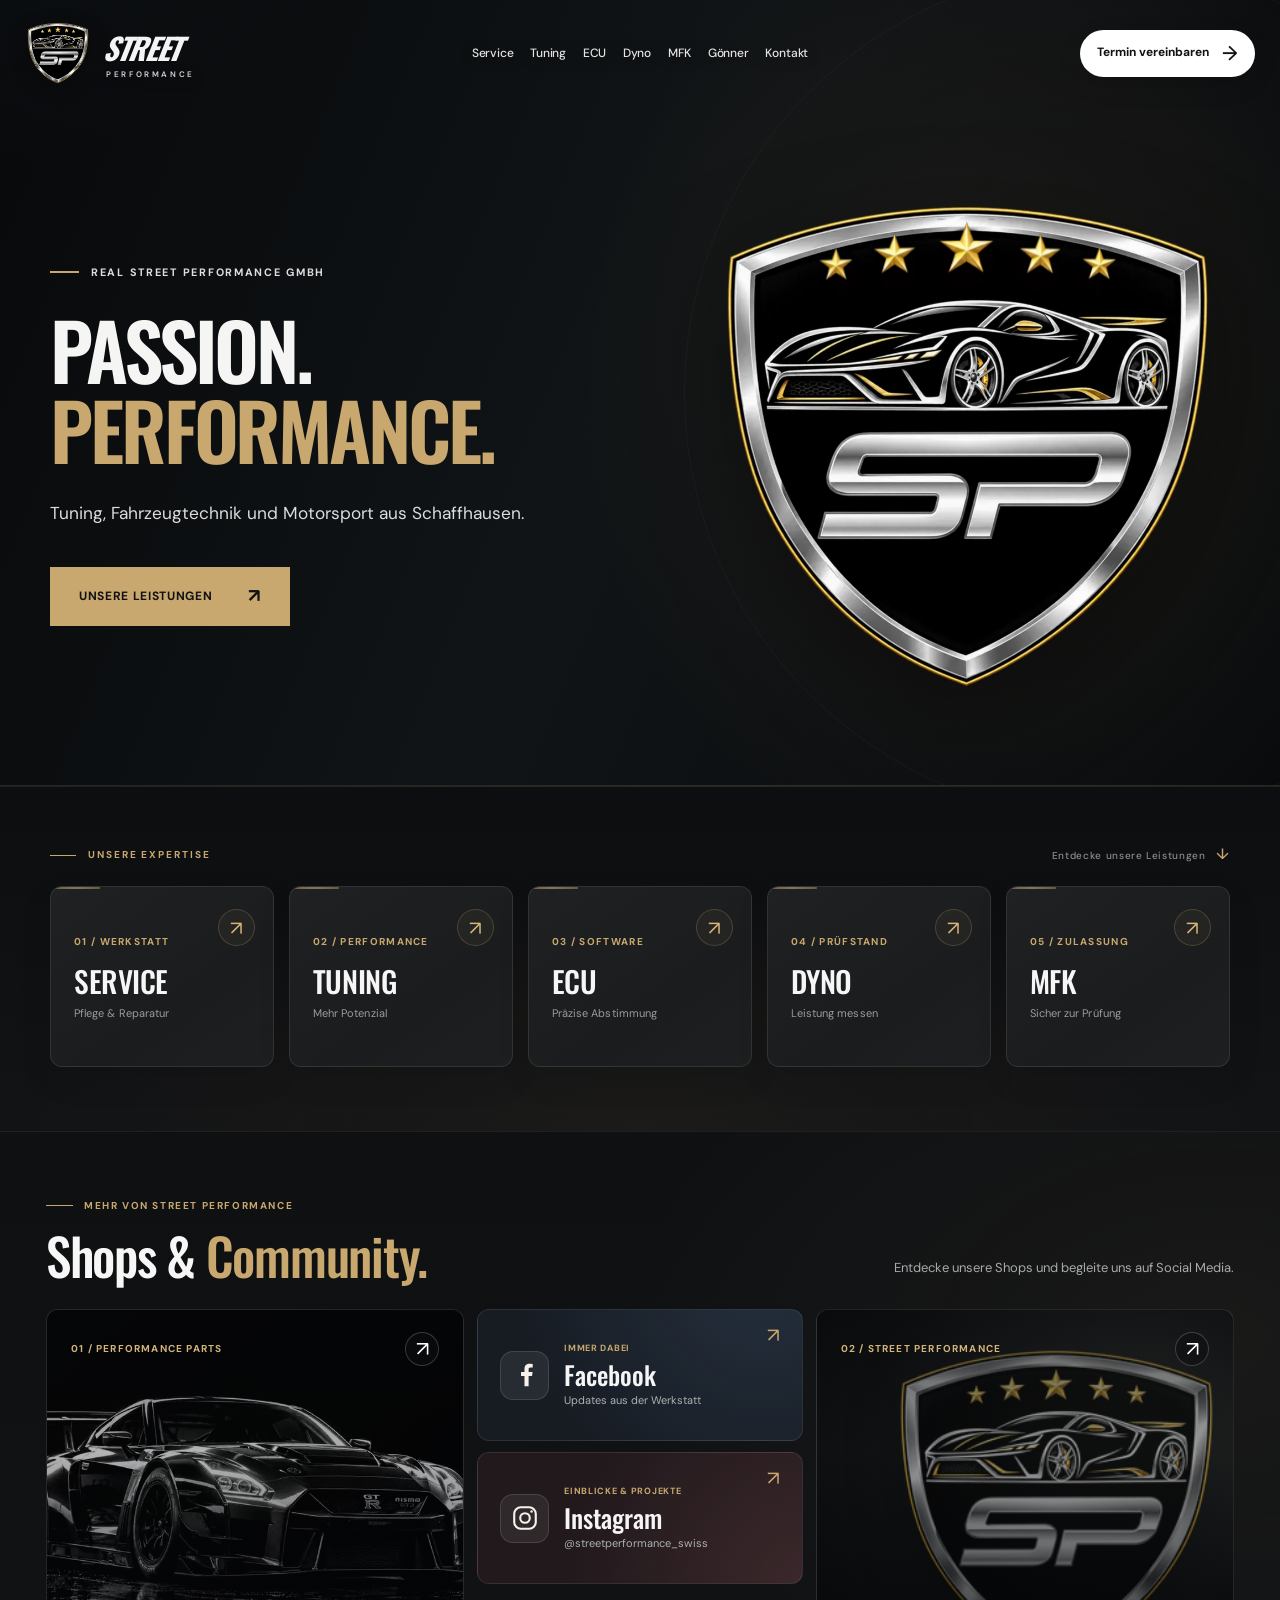
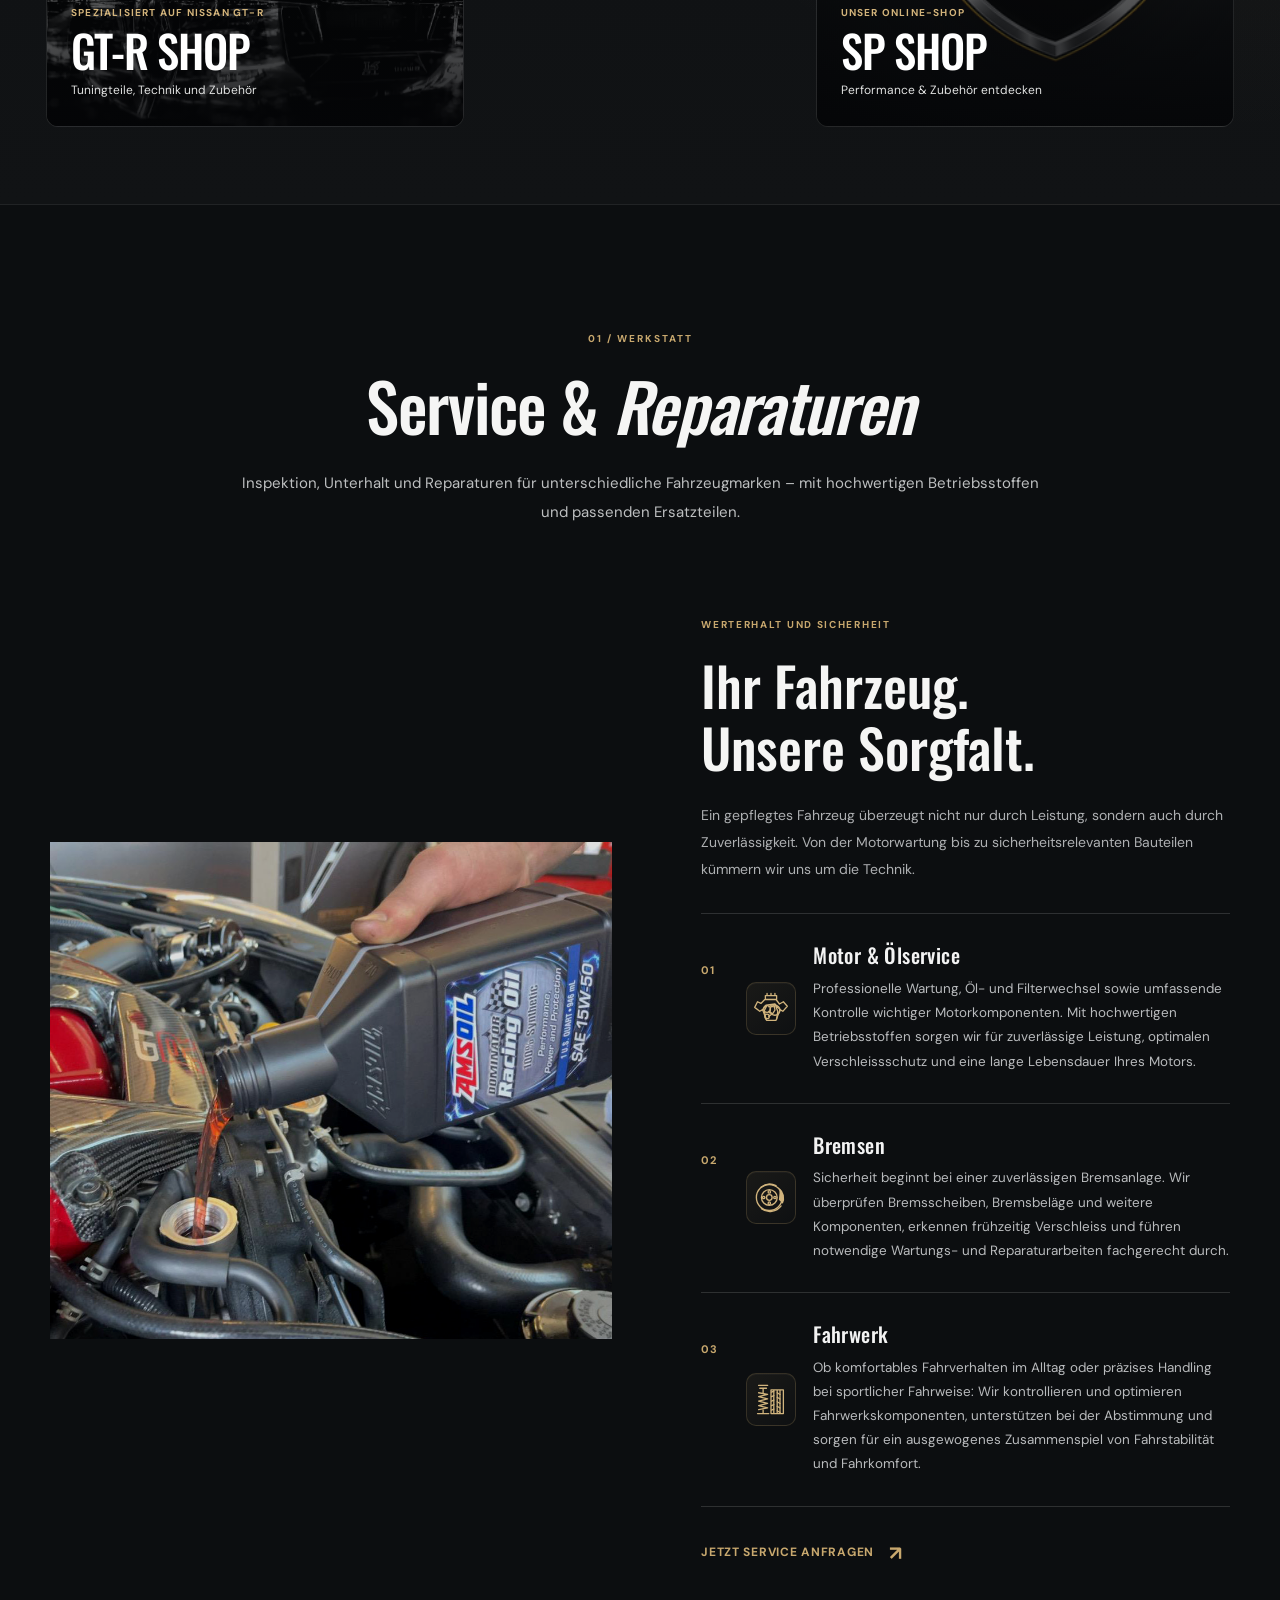
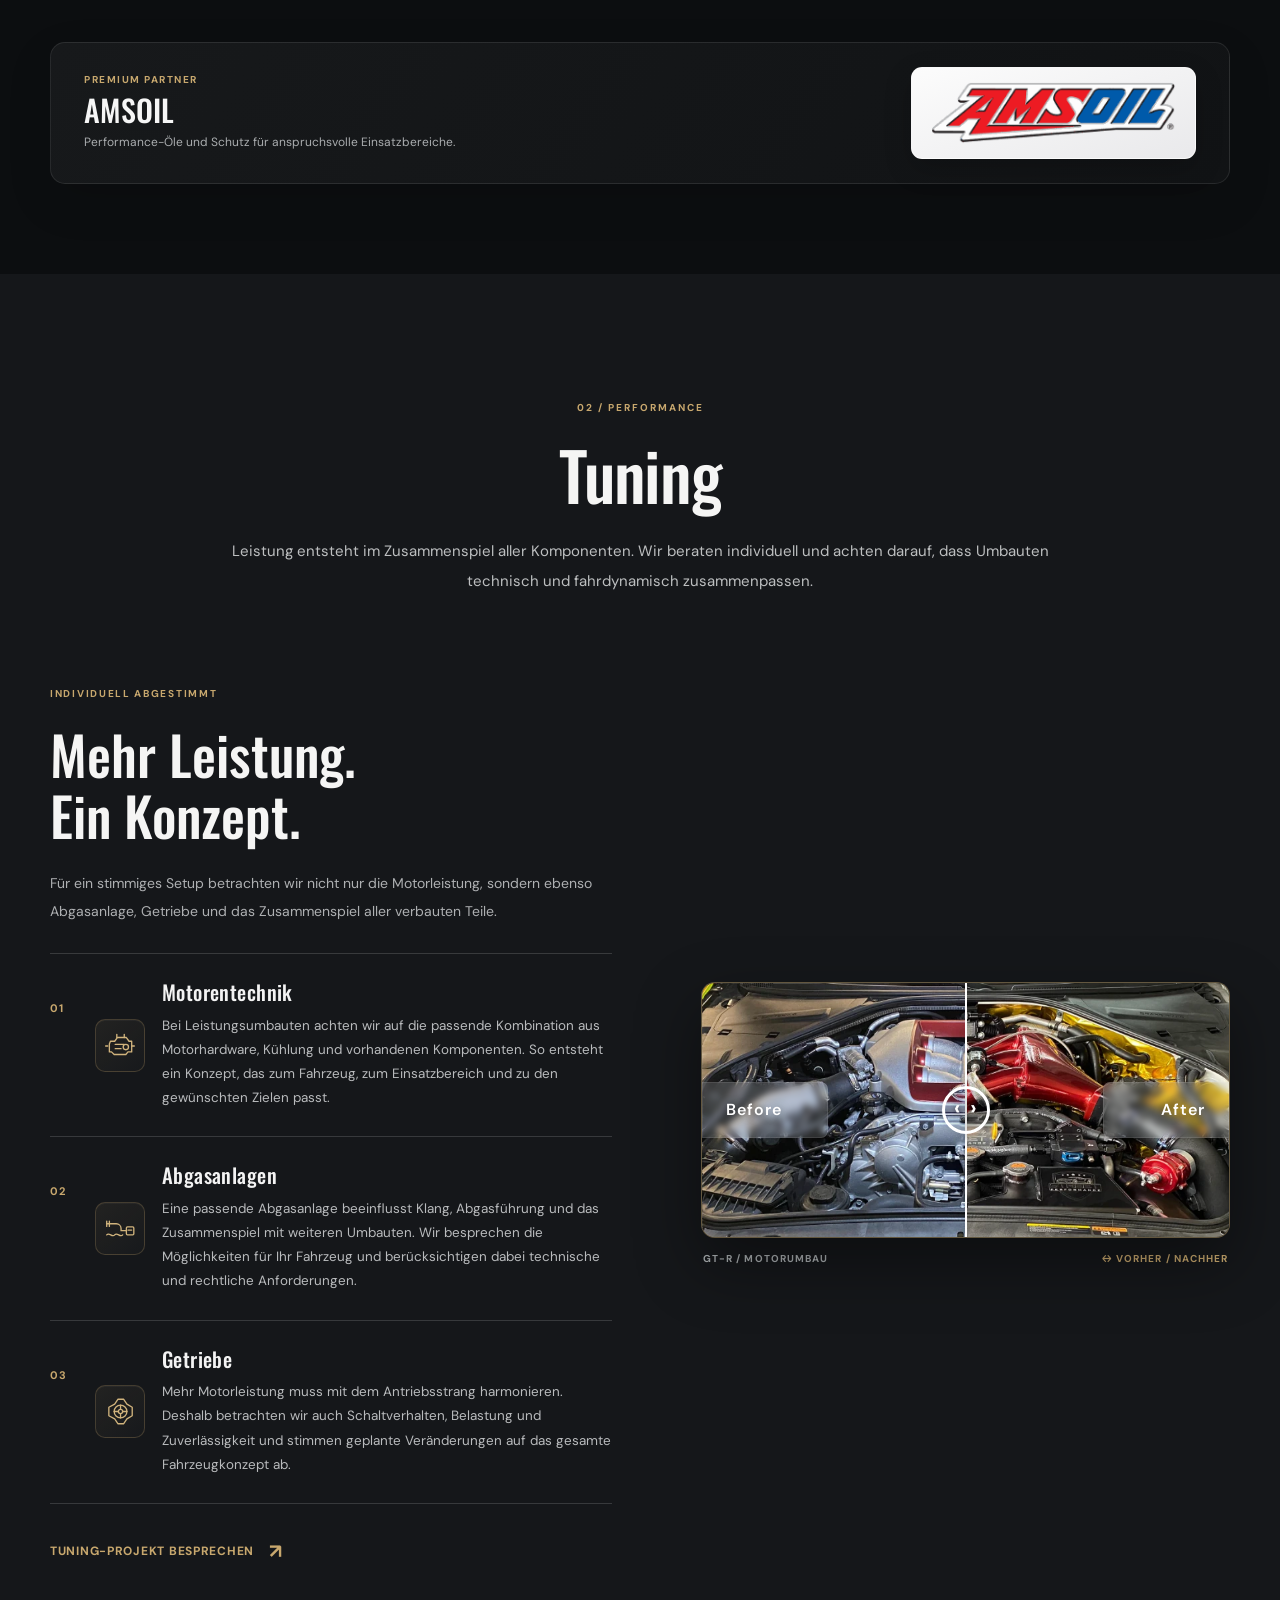
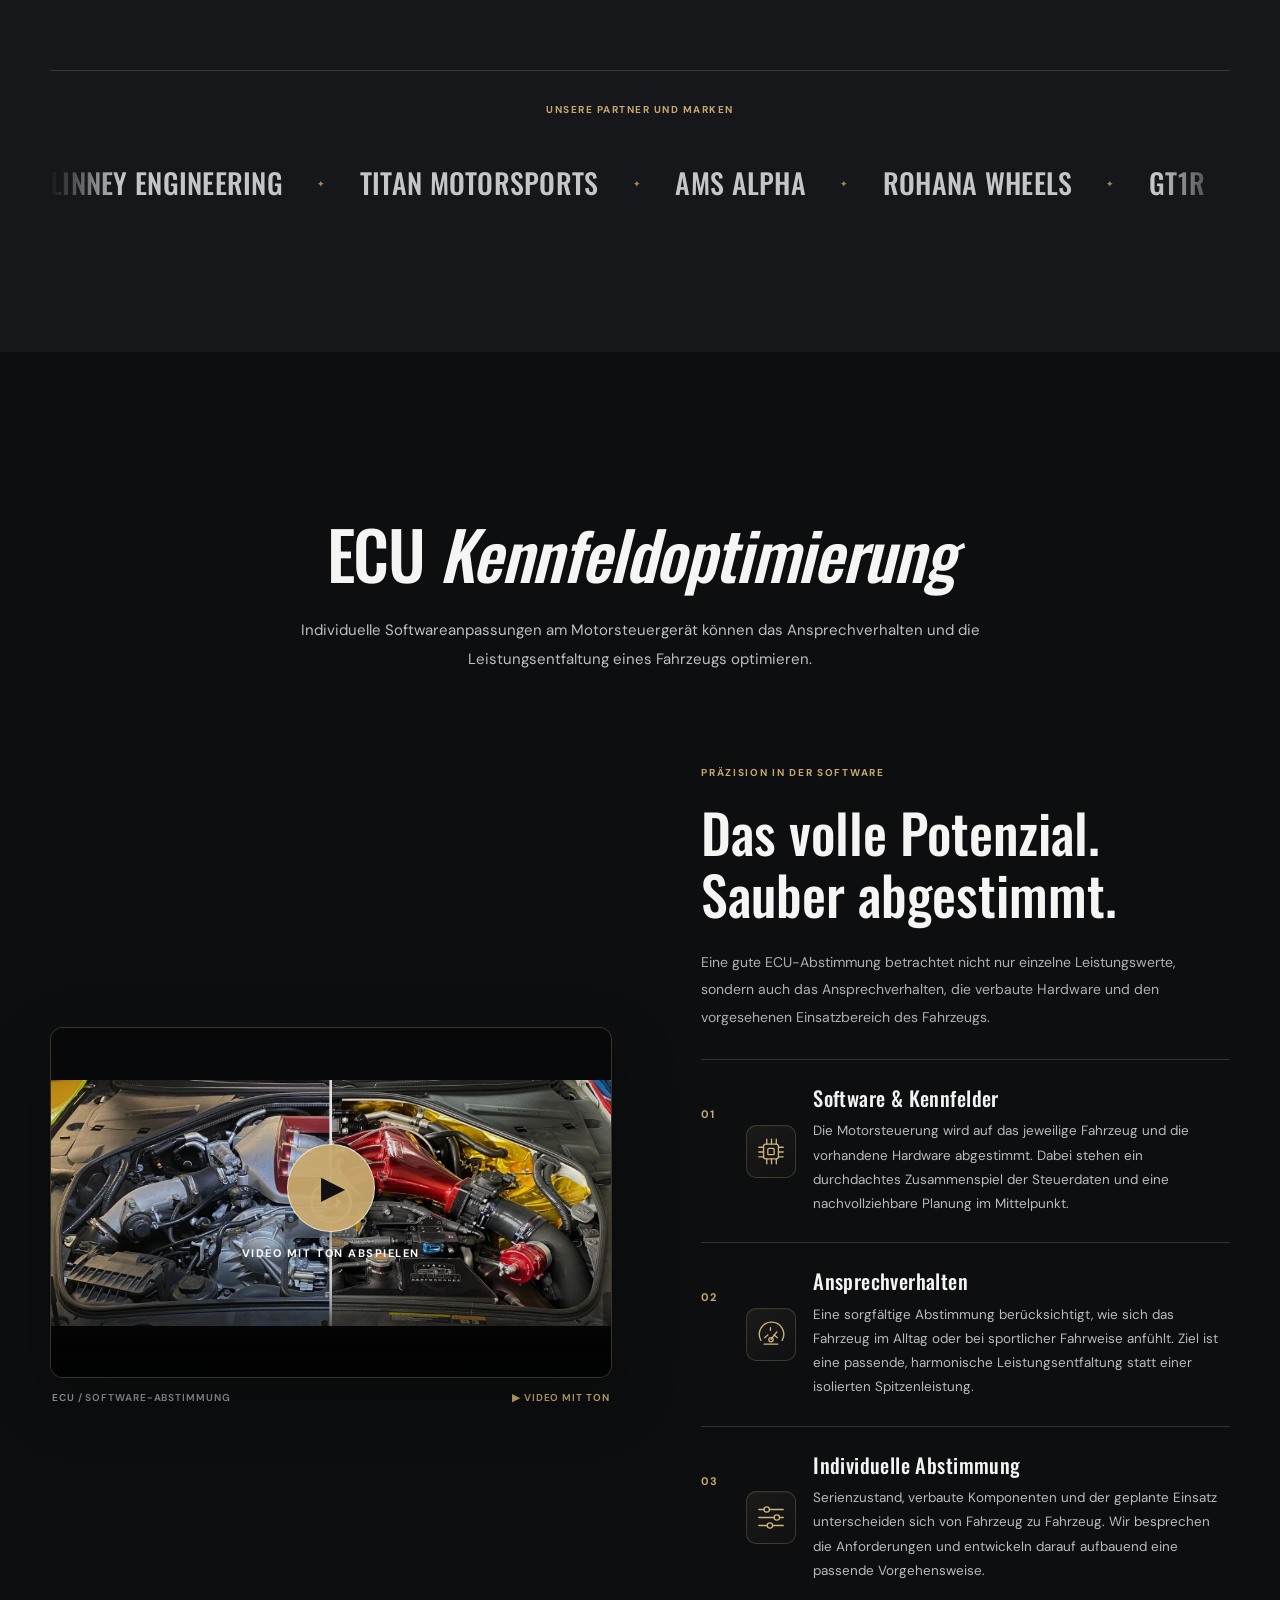
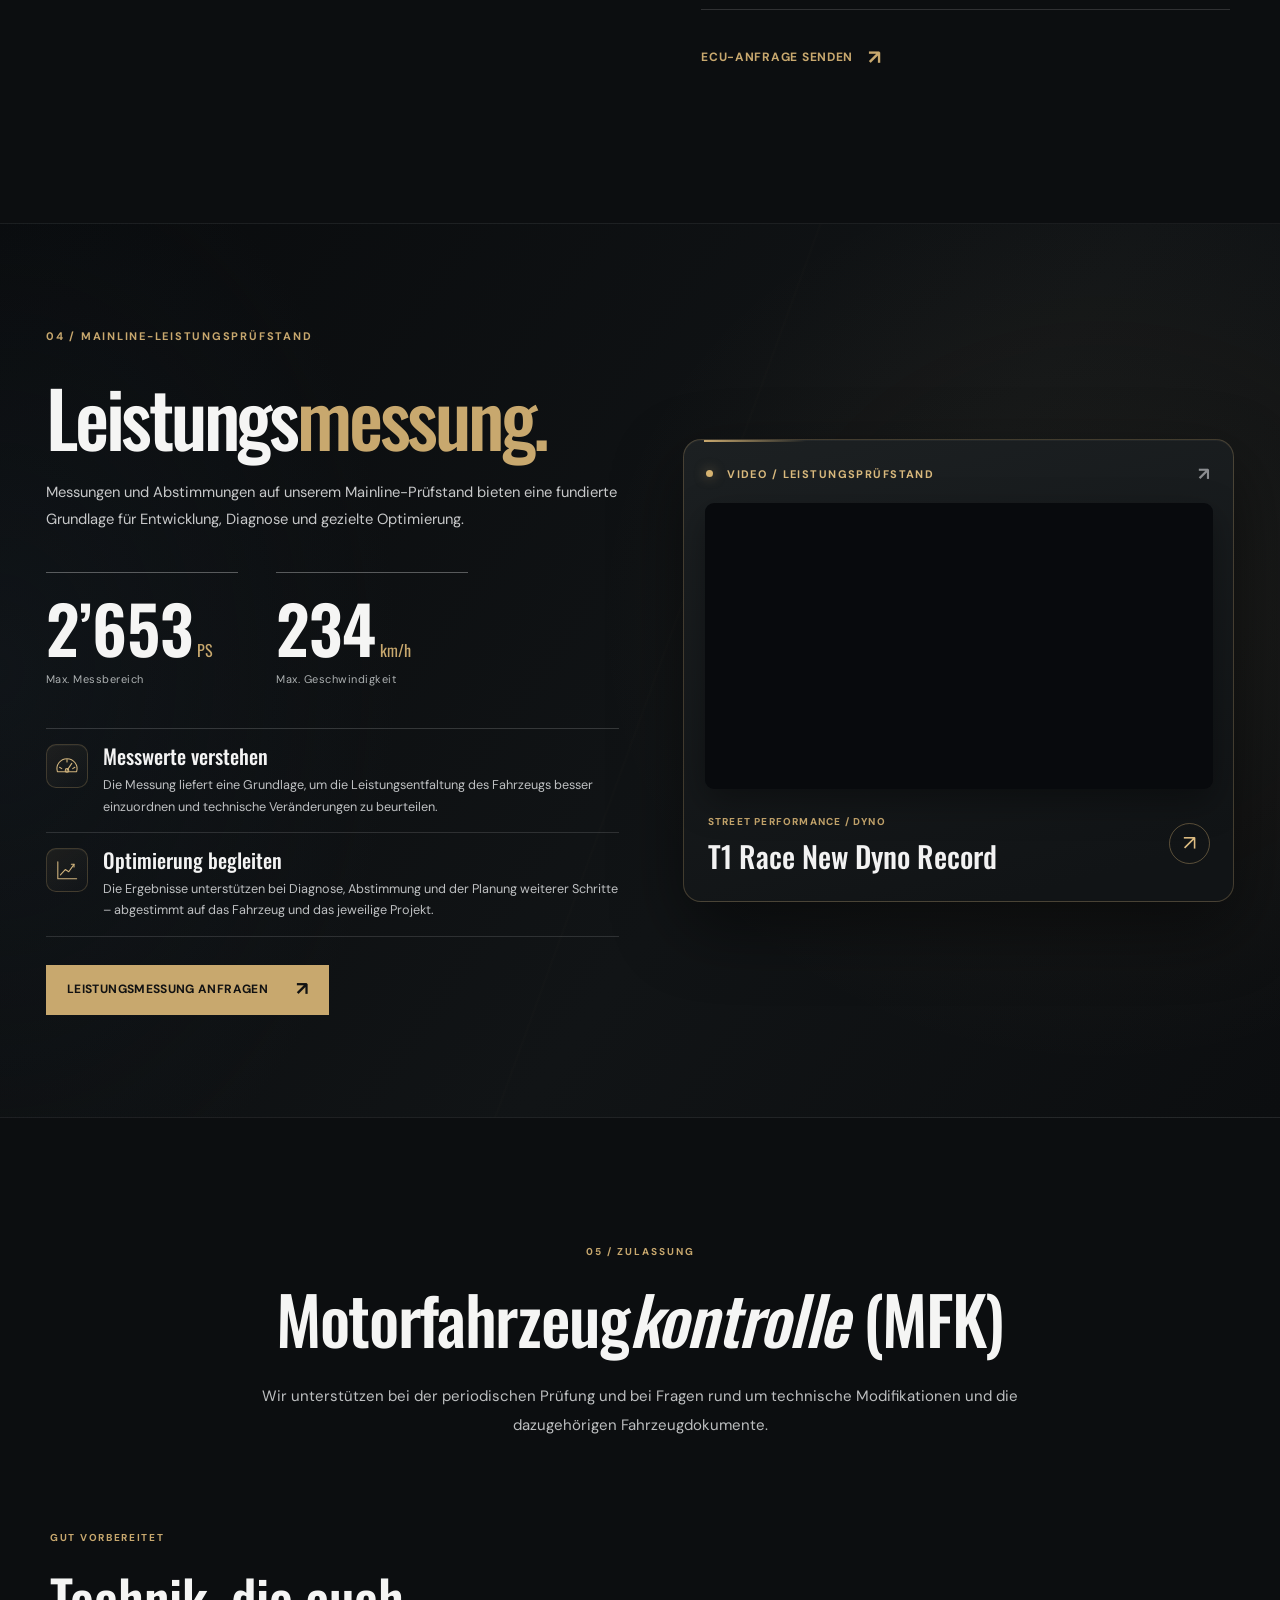
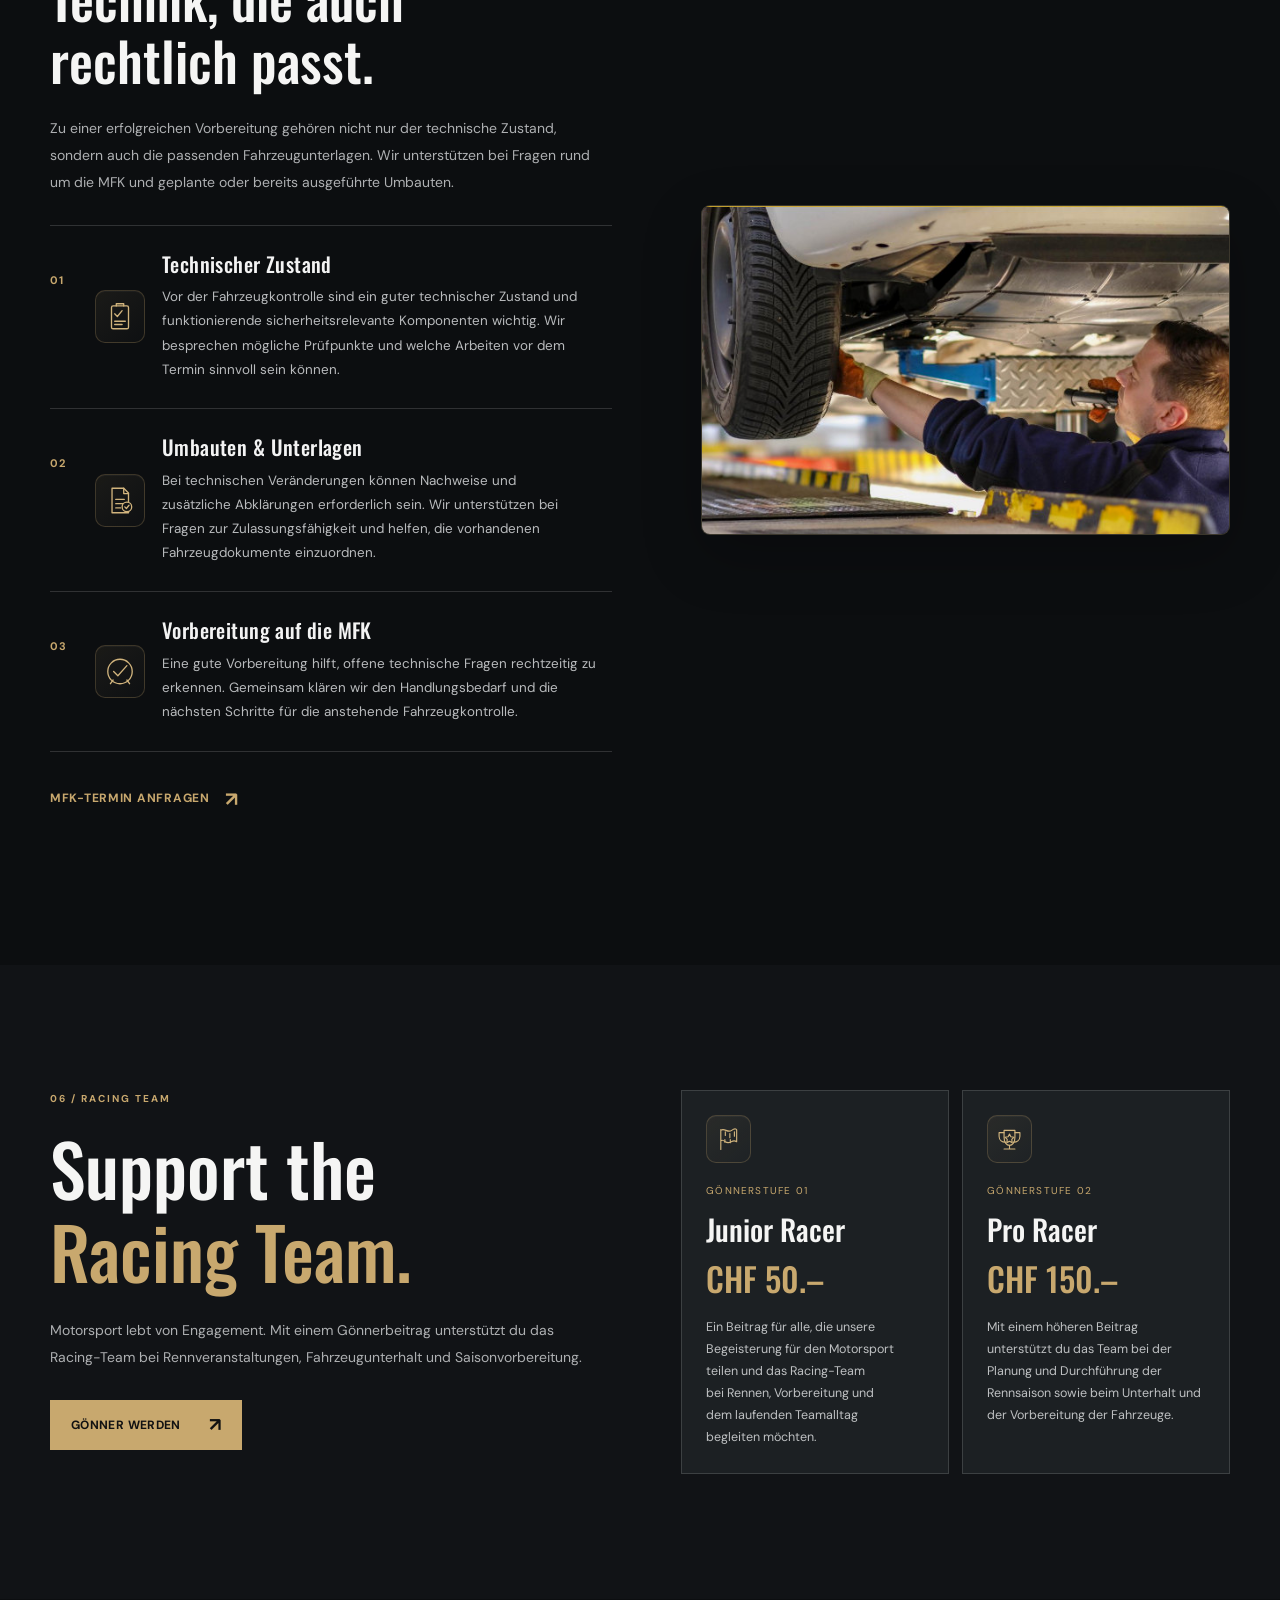
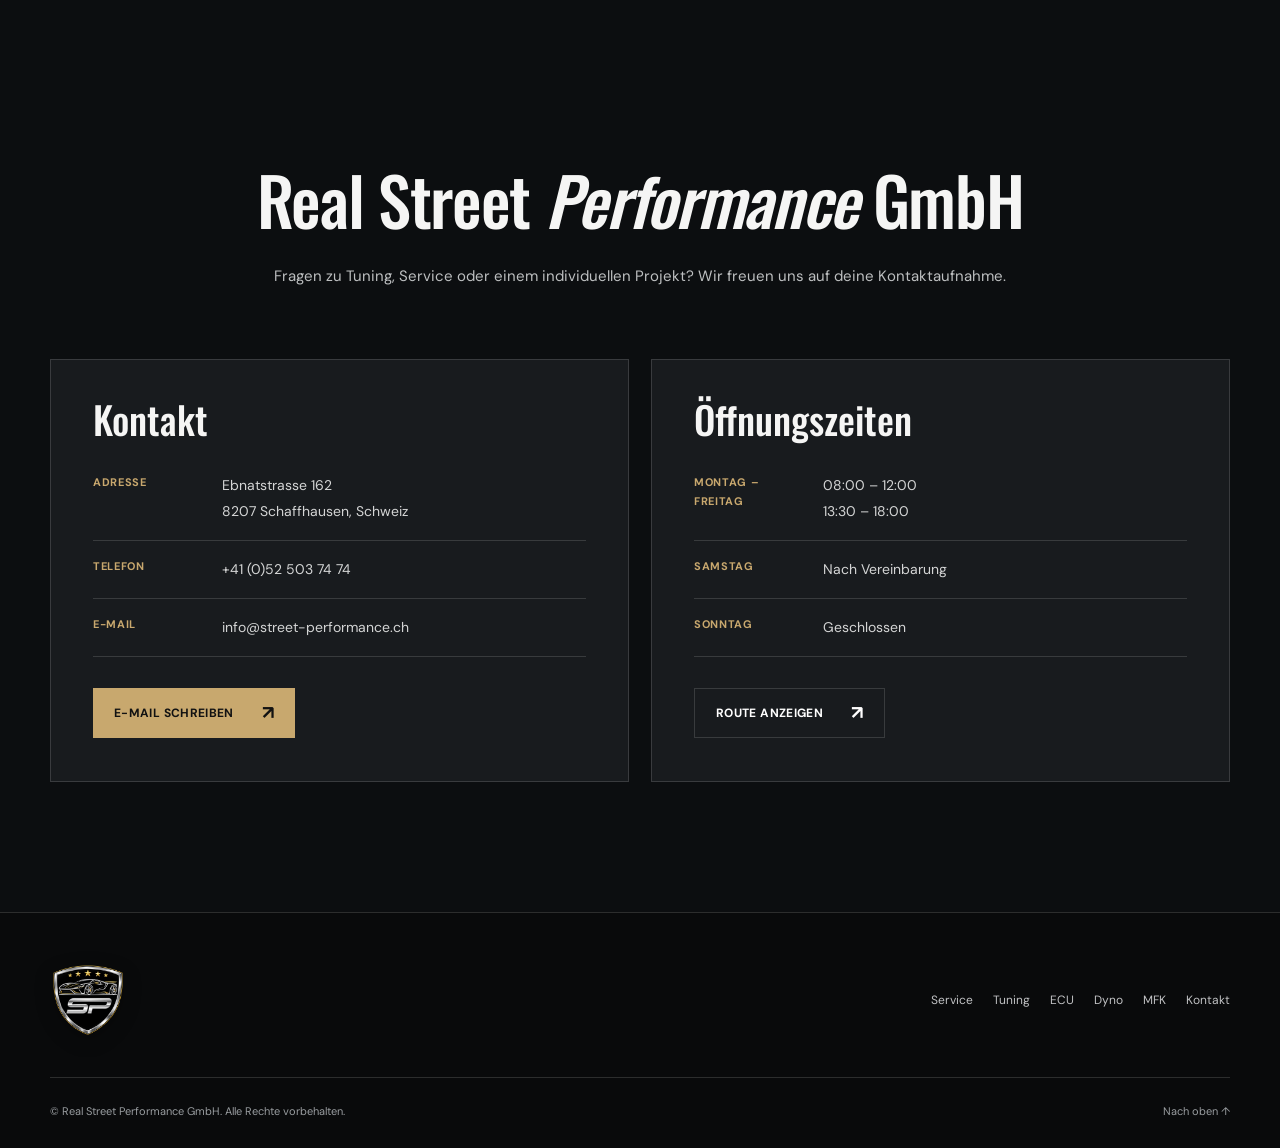
==== commit 0753cace: "Letzte Ölwechsel-Scrollanimation zurücknehmen und ursprüngliches Servicefoto wiederherstellen" ====
--- a/index.html
+++ b/index.html
@@ -10,7 +10,7 @@
   <link rel="preconnect" href="https://fonts.googleapis.com">
   <link rel="preconnect" href="https://fonts.gstatic.com" crossorigin>
   <link href="https://fonts.googleapis.com/css2?family=DM+Sans:wght@400;500;600;700&family=Oswald:wght@400;500;600;700&display=swap" rel="stylesheet">
-  <link rel="stylesheet" href="style.css?v=scroll-oelwechsel-v1-20261011">
+  <link rel="stylesheet" href="style.css?v=header-ohne-goldstreifen-20261011-1">
   <style id="sp-floating-nav-override">
     /* Sicherheit gegen veraltete Carbon-Header-Regeln: oben kein Balken. */
     body > header.site-header { position:fixed; top:0; left:0; right:0; margin:0; z-index:1000; }
@@ -151,12 +151,8 @@
           <p>Inspektion, Unterhalt und Reparaturen für unterschiedliche Fahrzeugmarken – mit hochwertigen Betriebsstoffen und passenden Ersatzteilen.</p>
         </div>
         <div class="feature-two-col">
-          <figure class="feature-photo service-oil-scroll reveal">
-            <div class="oil-scroll-stage" data-oil-scroll role="img" aria-label="Schwarz-weisse Scroll-Animation: Eine Ölflasche kippt und Motoröl fliesst in die Einfüllöffnung eines Sportwagenmotors.">
-              <span class="oil-scroll-frame oil-scroll-frame-a" aria-hidden="true"></span>
-              <span class="oil-scroll-frame oil-scroll-frame-b" aria-hidden="true"></span>
-              <span class="oil-scroll-progress" aria-hidden="true"><span></span></span>
-            </div>
+          <figure class="feature-photo reveal">
+            <span class="sp-photo-bg sp-photo-service" role="img" aria-label="AMSOIL Racing-Motoröl wird bei einem Motorservice in einen Sportwagen eingefüllt"></span>
           </figure>
           <div class="feature-copy reveal">
             <span class="minor-heading">WERTERHALT UND SICHERHEIT</span>
@@ -416,6 +412,6 @@
     </div>
     <div class="layout footer-bottom"><span>© Real Street Performance GmbH. Alle Rechte vorbehalten.</span><a href="#top">Nach oben ↑</a></div>
   </footer>
-  <script src="script.js?v=scroll-oelwechsel-v1-20261011" defer></script>
+  <script src="script.js?v=transparent-anthrazit-scroll-20261011-1" defer></script>
 </body>
 </html>
--- a/style.css
+++ b/style.css
@@ -2847,75 +2847,3 @@
   content: none !important;
   display: none !important;
 }
-
-
-/* ========== SERVICE: SCROLL-GESTEUERTER ÖLWECHSEL ========== 
-   Vier passende schwarz-weisse Original-Keyframes als ein WebP-Spritesheet.
-   Kein Video-Autoplay: Vorwärts und rückwärts scrollen steuert den Ölfluss. */
-#service .service-oil-scroll {
-  position: sticky;
-  top: clamp(92px,12vh,138px);
-  align-self: start;
-  margin: 0;
-  overflow: hidden;
-  min-height: 400px;
-  aspect-ratio: 1.13;
-  background: #090a0b;
-  border: 1px solid rgba(200,168,110,.19);
-  border-radius: 8px;
-  box-shadow: 0 20px 58px rgba(0,0,0,.23);
-  isolation: isolate;
-}
-#service .oil-scroll-stage {
-  position: absolute;
-  inset: 0;
-  overflow: hidden;
-  background: #090a0b;
-}
-#service .oil-scroll-frame {
-  position: absolute;
-  inset: 0;
-  display: block;
-  background-image: url("assets/sp-service-oil-scroll-4frames.webp");
-  background-repeat: no-repeat;
-  background-size: auto 400%;
-  background-position: center 0%;
-  will-change: opacity;
-  pointer-events: none;
-}
-#service .oil-scroll-frame-b {
-  background-position: center 33.333333%;
-  opacity: 0;
-}
-#service .oil-scroll-progress {
-  position: absolute;
-  z-index: 2;
-  left: 0;
-  right: 0;
-  bottom: 0;
-  height: 3px;
-  background: rgba(255,255,255,.12);
-  pointer-events: none;
-}
-#service .oil-scroll-progress span {
-  display: block;
-  width: 100%;
-  height: 100%;
-  background: linear-gradient(90deg,#967446,#d8b77d);
-  transform: scaleX(0);
-  transform-origin: left center;
-  will-change: transform;
-}
-@media(max-width:760px) {
-  #service .service-oil-scroll {
-    position: relative;
-    top: auto;
-    width: 100%;
-    min-height: 0;
-    aspect-ratio: 1.16;
-  }
-}
-@media(prefers-reduced-motion:reduce) {
-  #service .oil-scroll-frame {will-change:auto;}
-  #service .oil-scroll-progress span {will-change:auto;}
-}
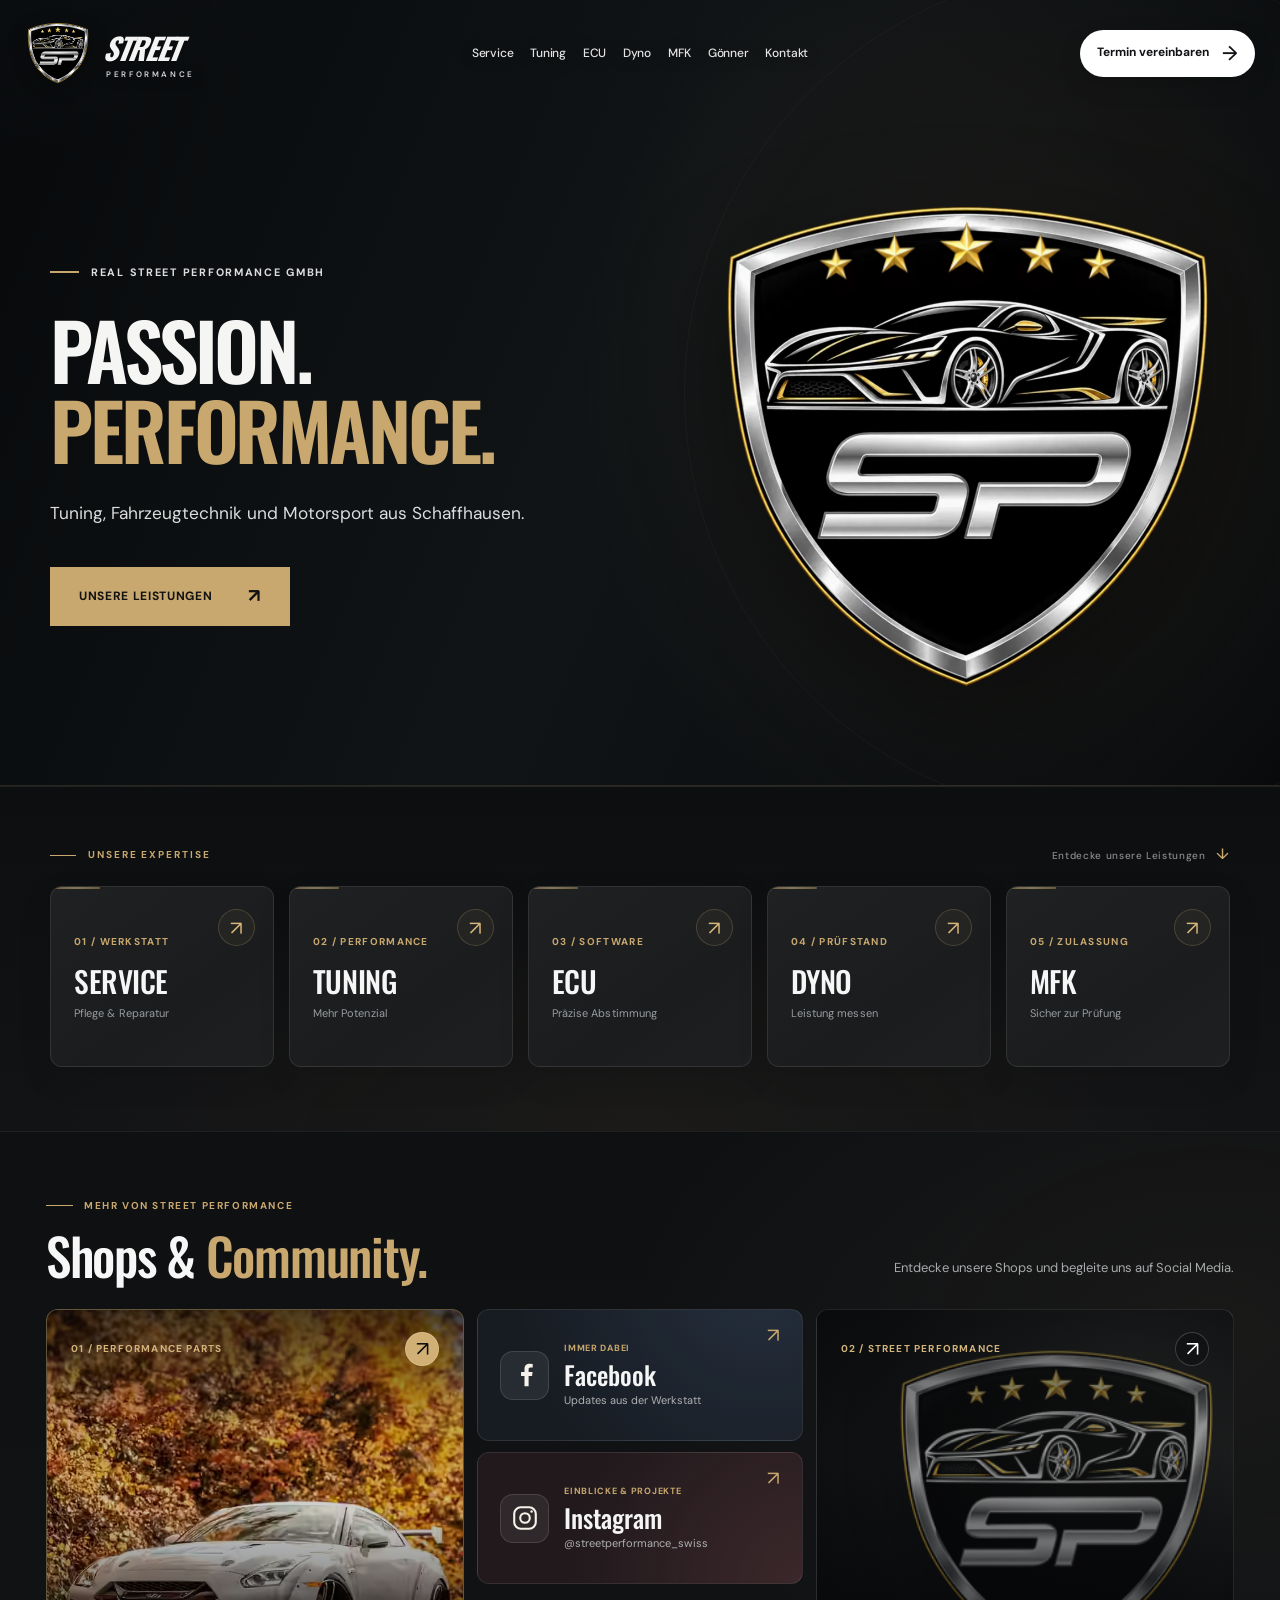
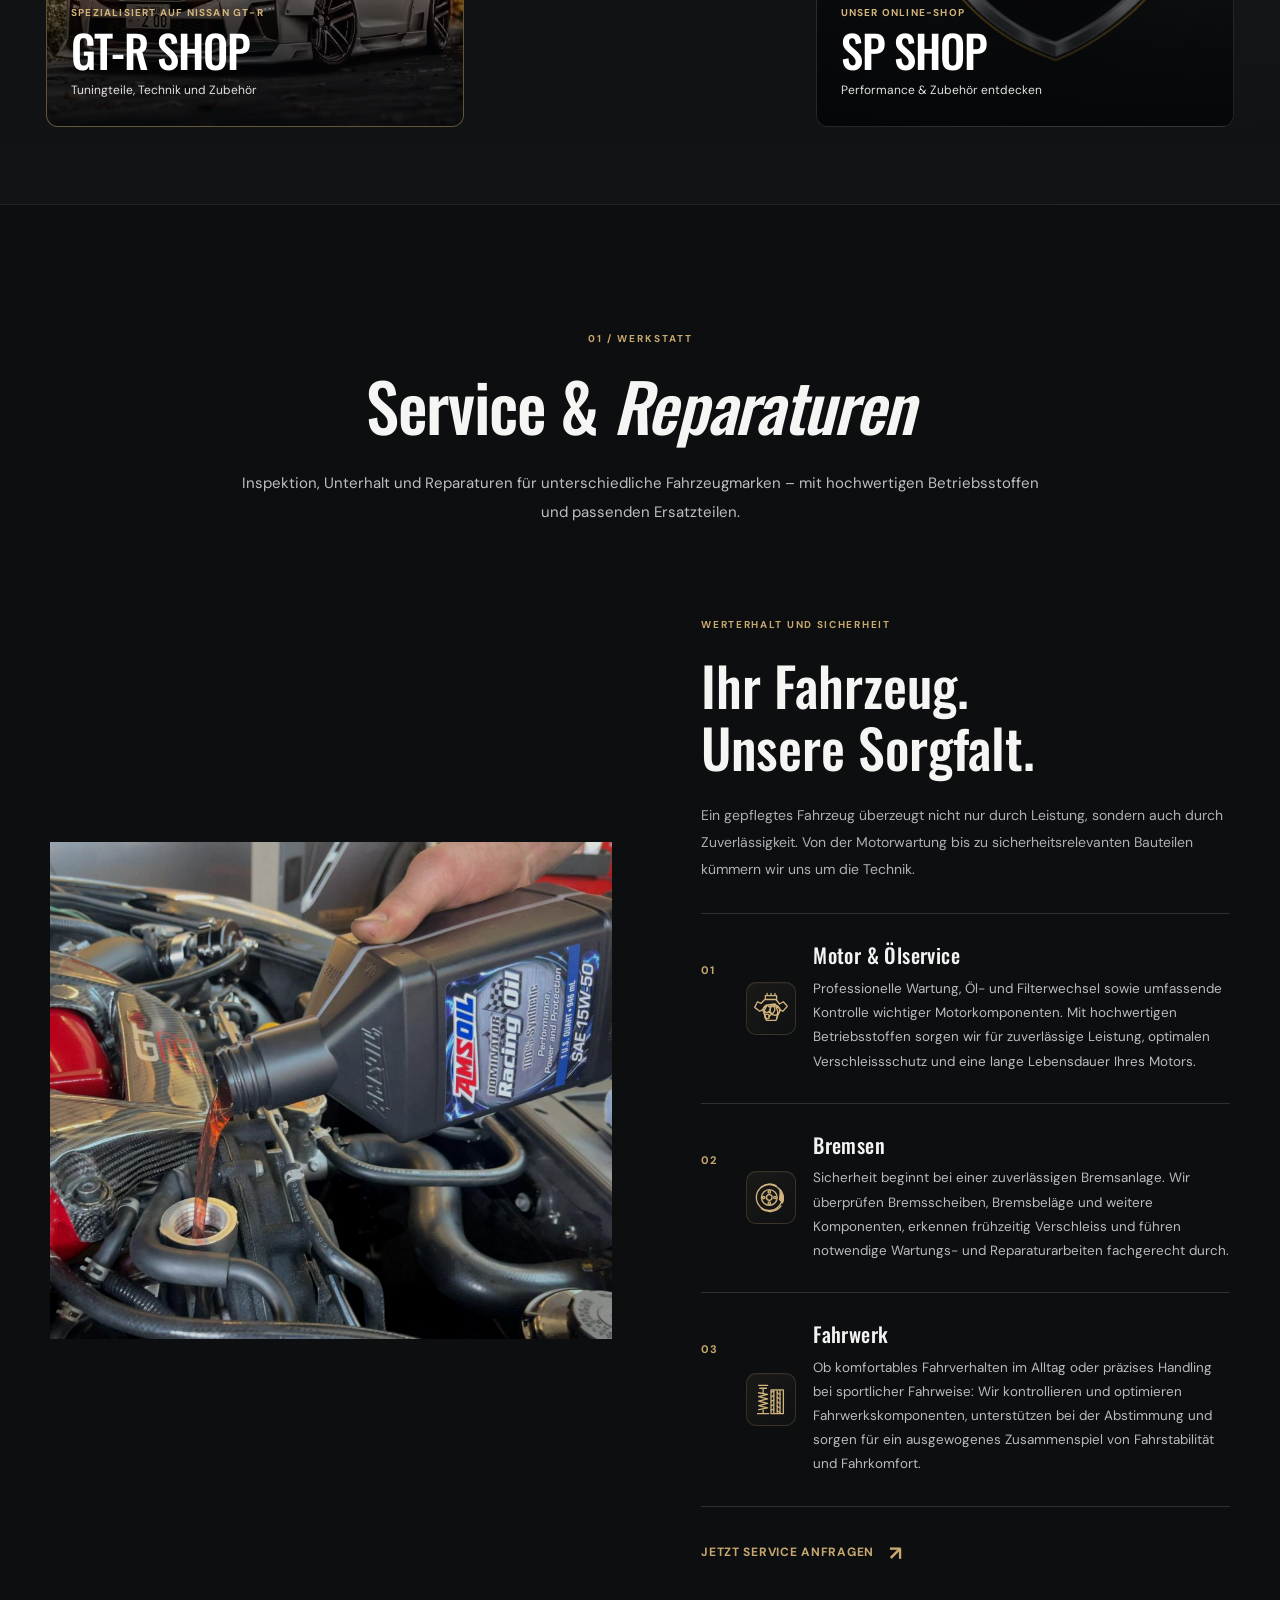
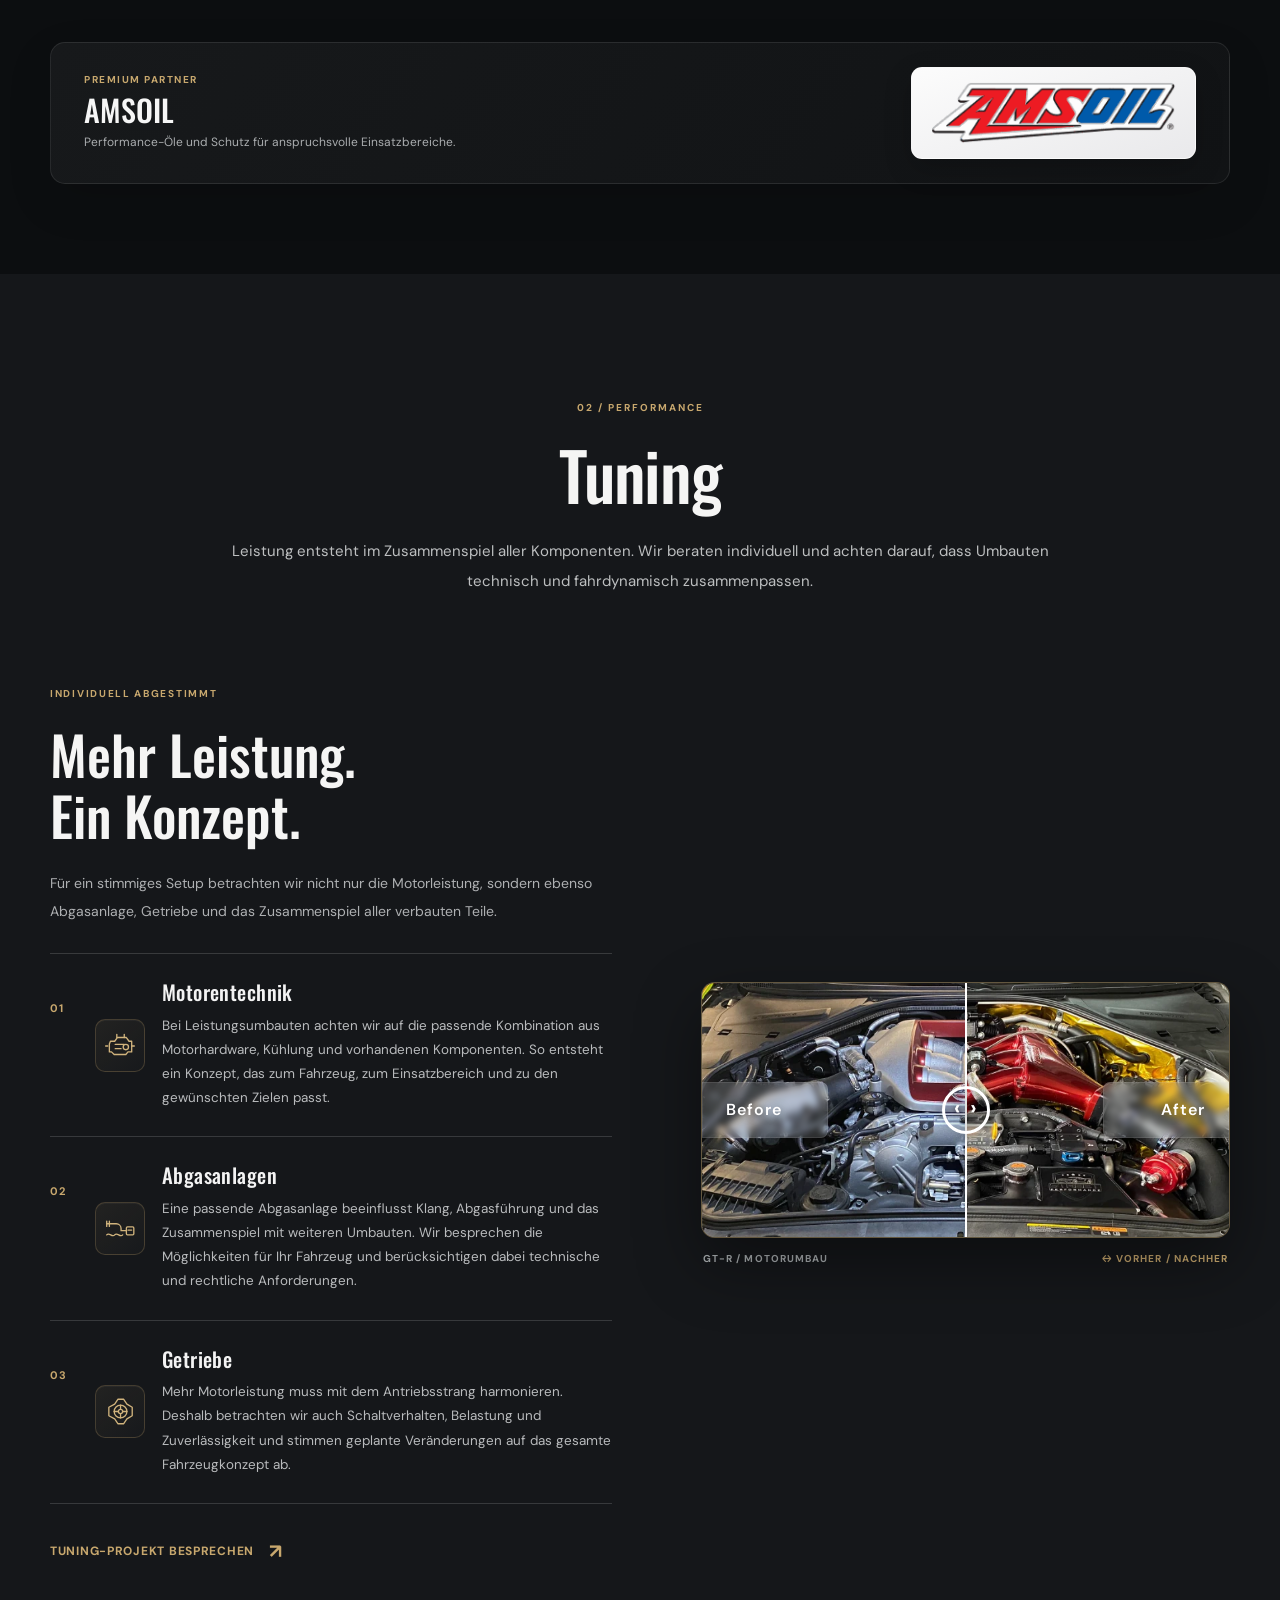
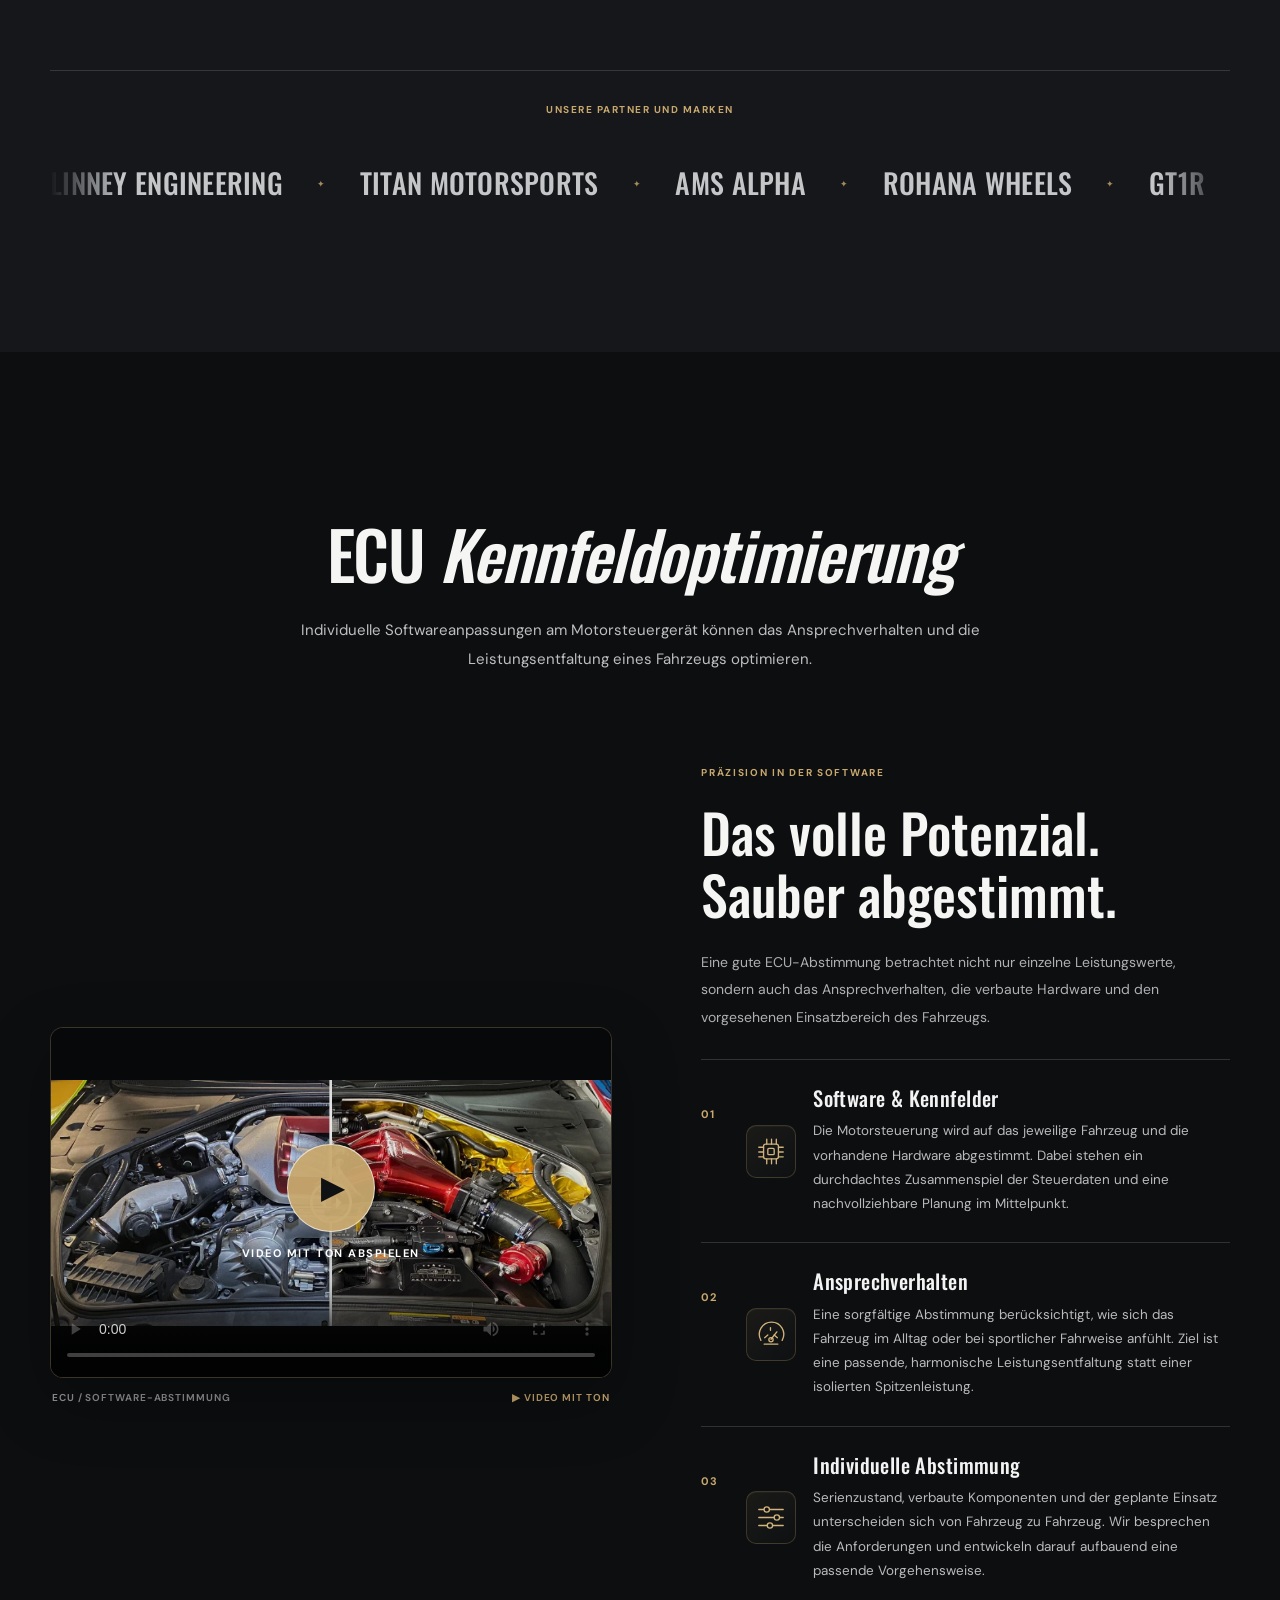
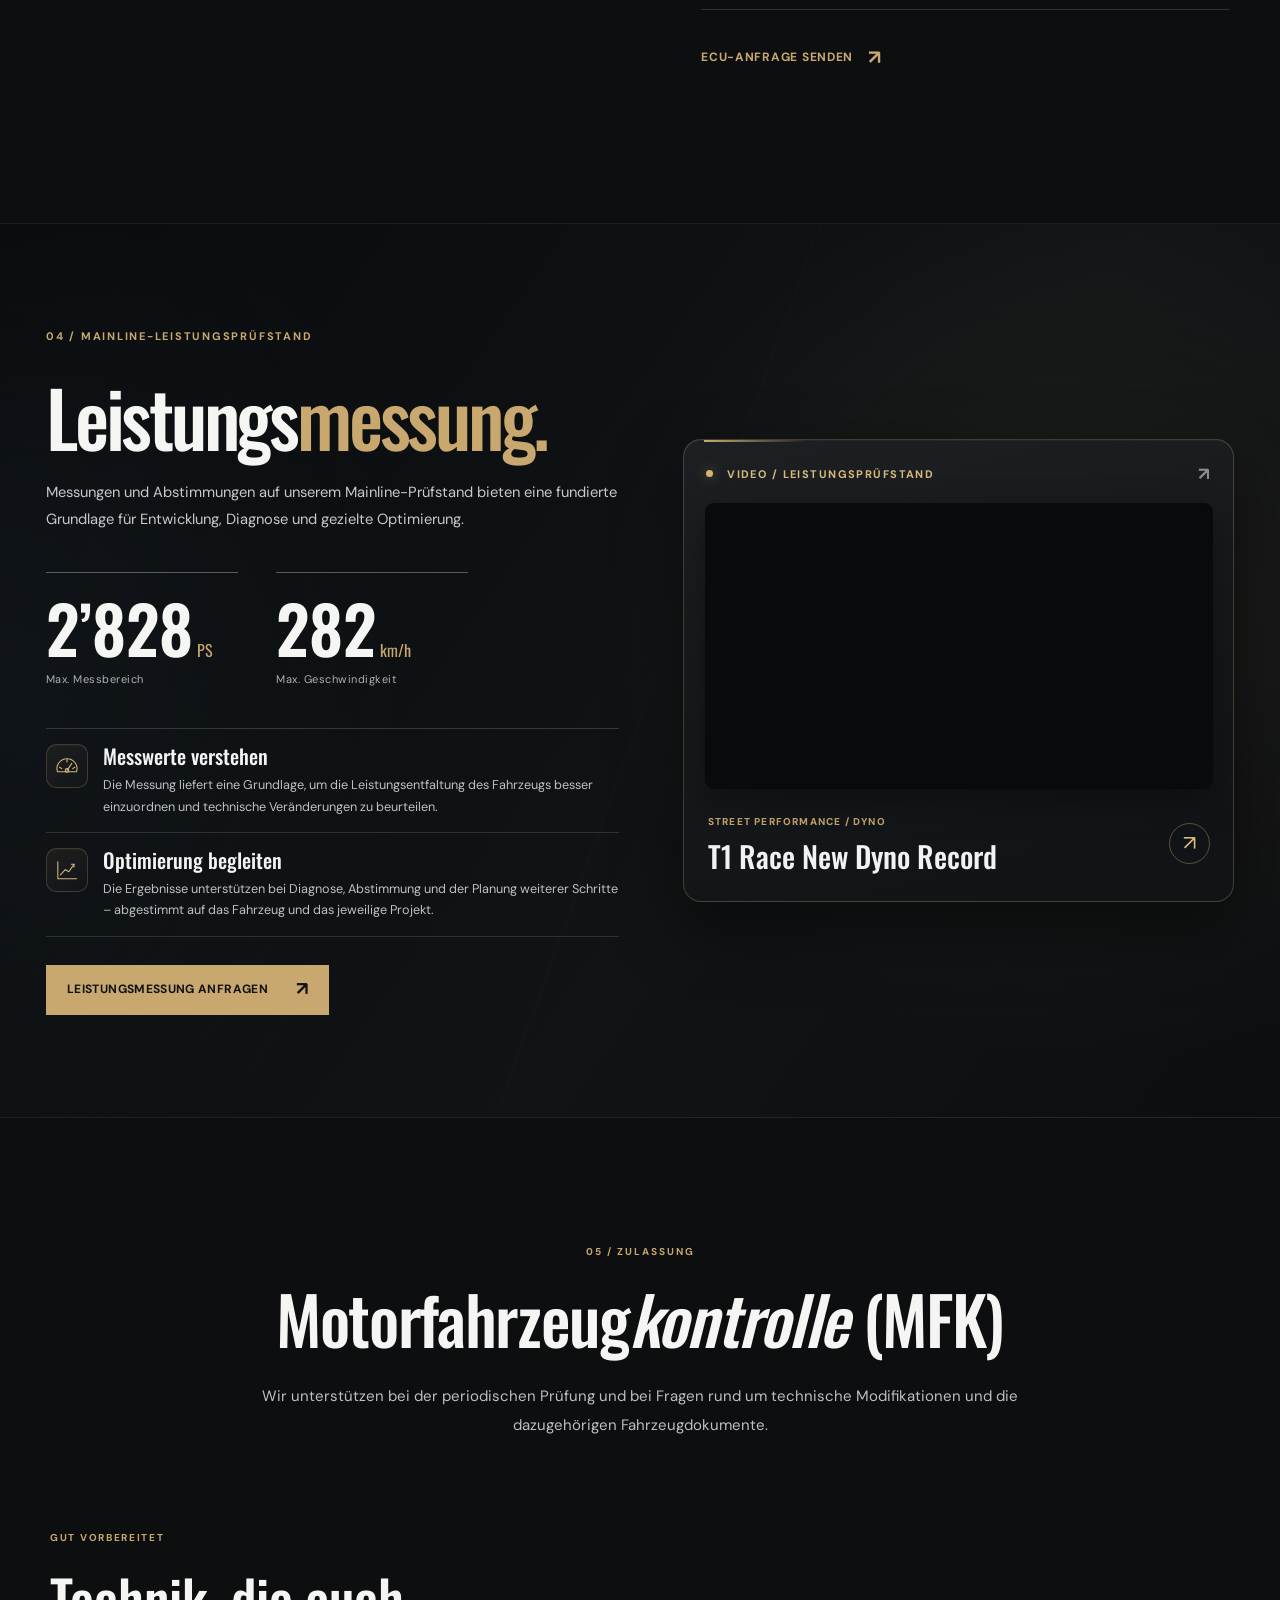
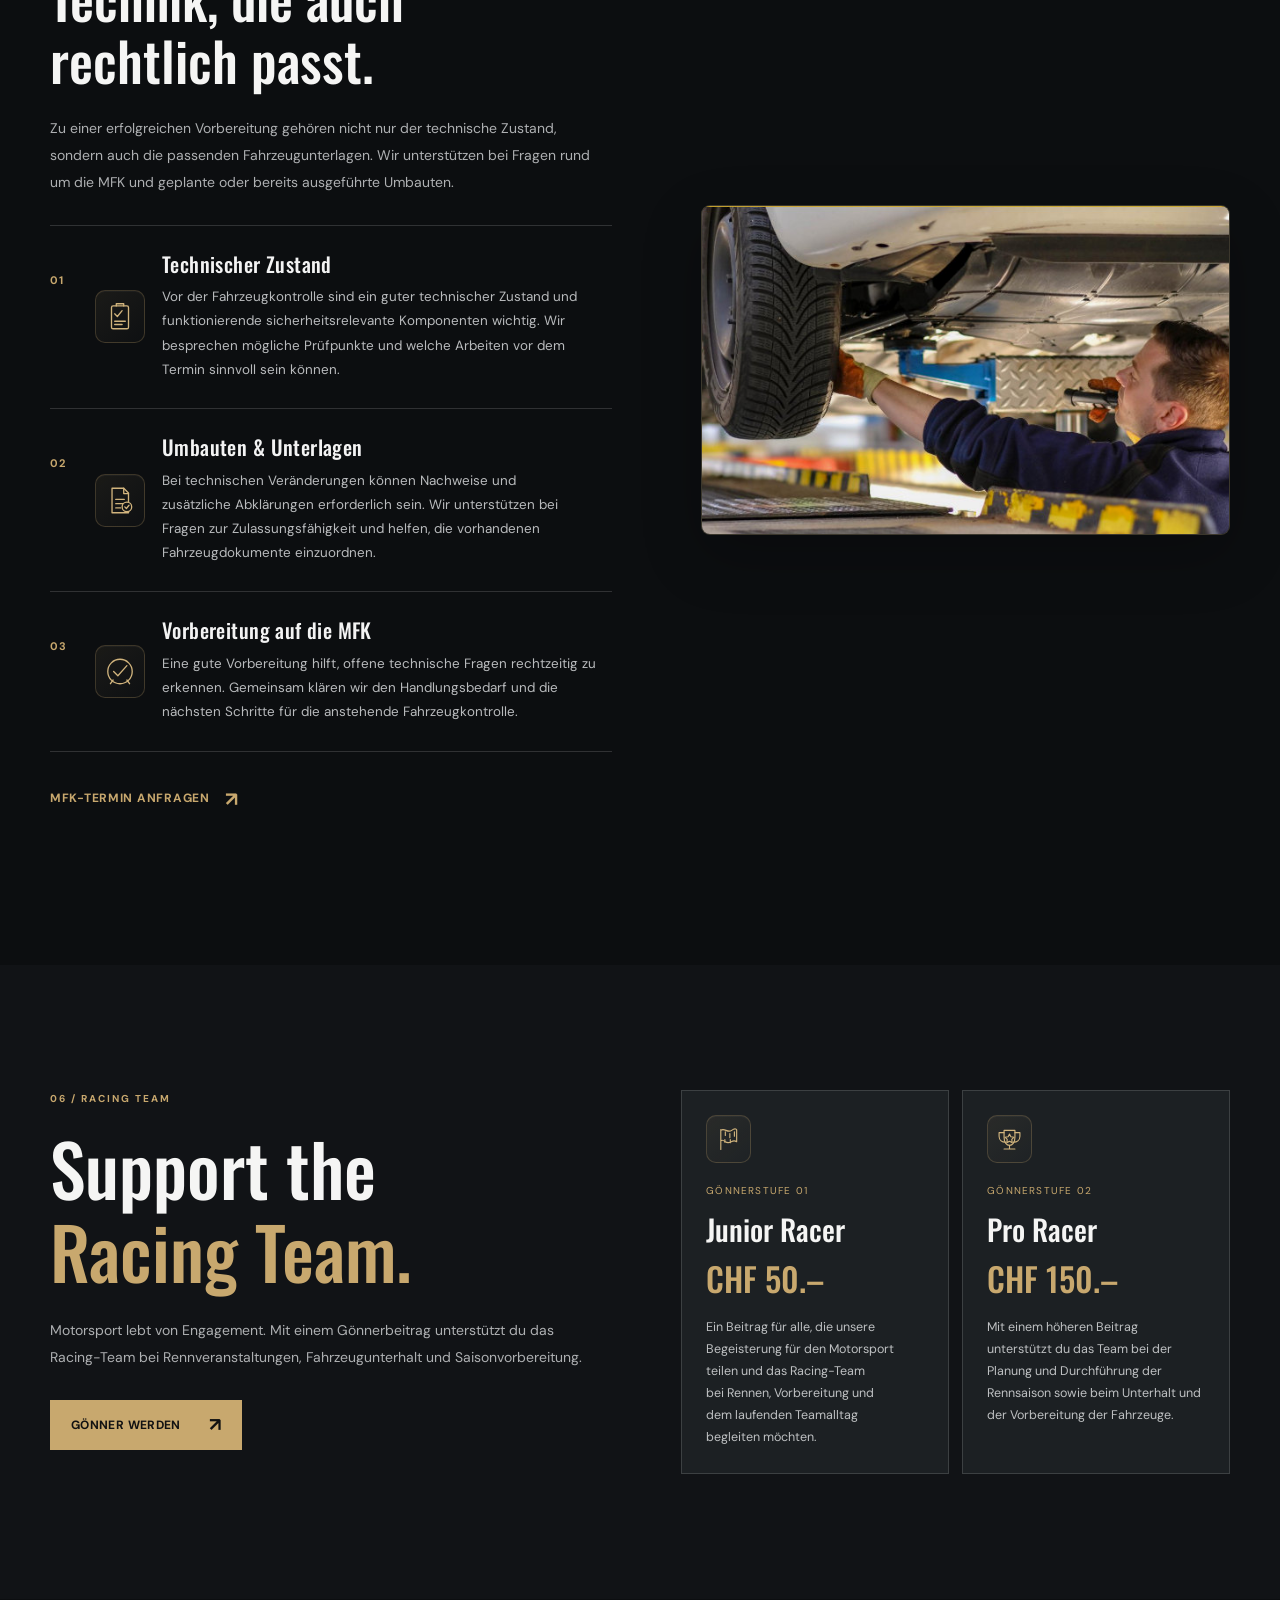
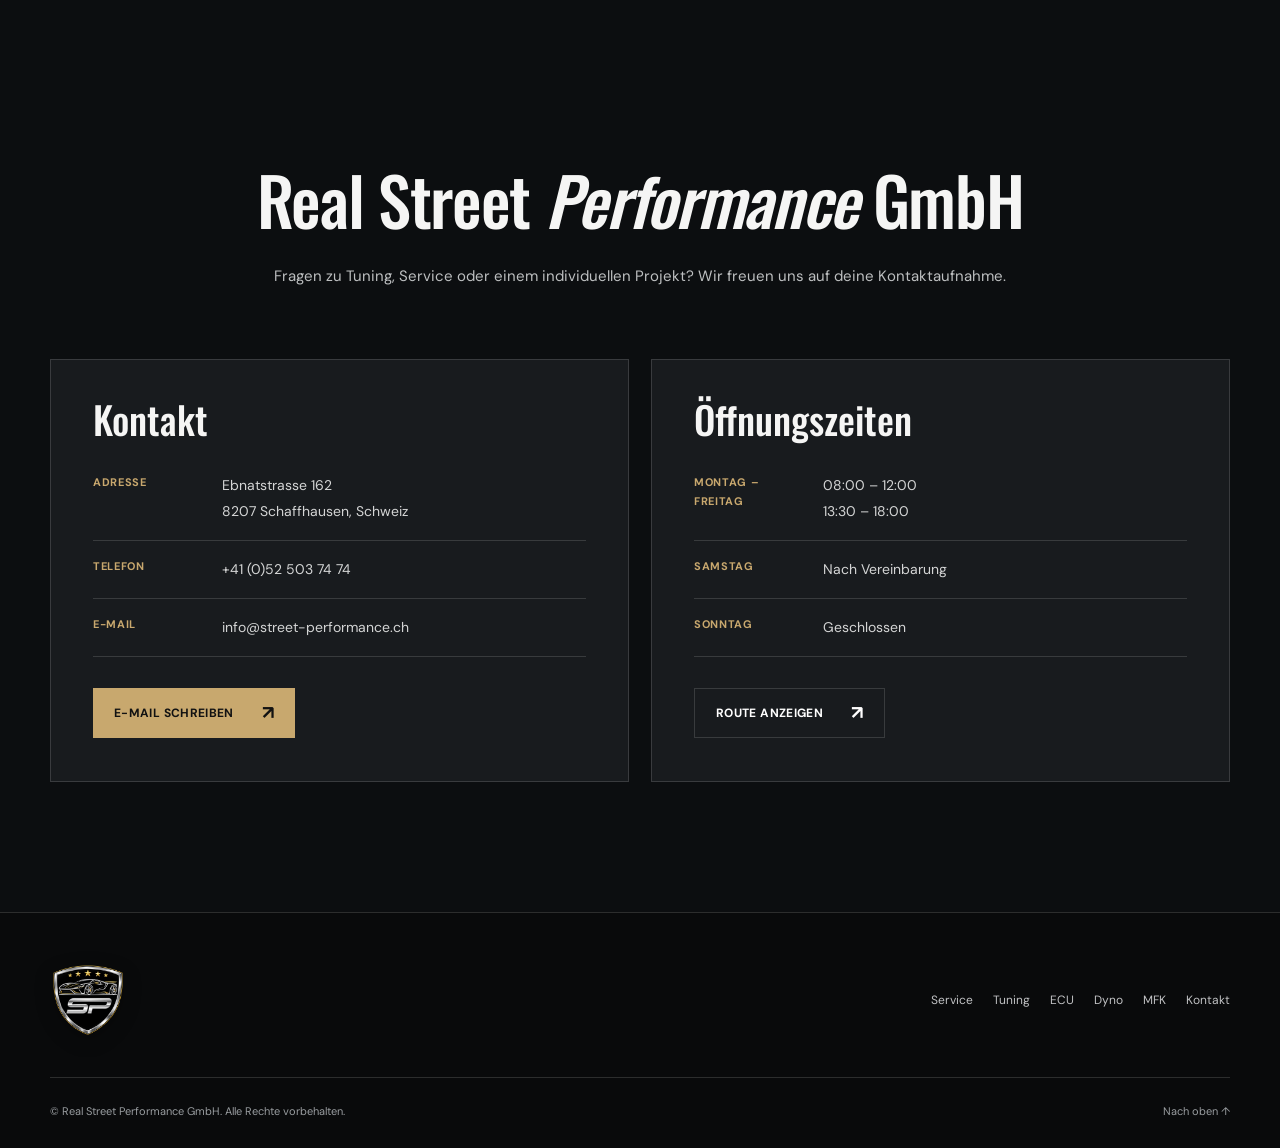
==== commit 579db841: "GT-R-Shop-Kachel mit weissem Nissan GT-R im Herbstlook direkt auf Website aktualisieren" ====
--- a/index.html
+++ b/index.html
@@ -10,7 +10,7 @@
   <link rel="preconnect" href="https://fonts.googleapis.com">
   <link rel="preconnect" href="https://fonts.gstatic.com" crossorigin>
   <link href="https://fonts.googleapis.com/css2?family=DM+Sans:wght@400;500;600;700&family=Oswald:wght@400;500;600;700&display=swap" rel="stylesheet">
-  <link rel="stylesheet" href="style.css?v=header-ohne-goldstreifen-20261011-1">
+  <link rel="stylesheet" href="style.css?v=gtr-herbst-weiss-20261011-1">
   <style id="sp-floating-nav-override">
     /* Sicherheit gegen veraltete Carbon-Header-Regeln: oben kein Balken. */
     body > header.site-header { position:fixed; top:0; left:0; right:0; margin:0; z-index:1000; }
--- a/style.css
+++ b/style.css
@@ -2847,3 +2847,48 @@
   content: none !important;
   display: none !important;
 }
+
+
+/* GT-R-HERBSTBILD — Weisser Nissan GT-R aus dem gelieferten Foto.
+   Titel, Beschreibung, goldener Pfeil und Shop-Verlinkung bleiben klickbares HTML. */
+.explore-hub .explore-gtr {
+  border-color: rgba(200,168,110,.45);
+}
+.explore-hub .explore-gtr .explore-photo {
+  background-color: #13110f;
+  background-image:
+    url("assets/gtr-autumn-white.avif"),
+    url("assets/nissan-gt3.webp");
+  background-position: center 56%, center;
+  background-size: cover, cover;
+  background-repeat: no-repeat;
+  opacity: .94;
+  filter: saturate(.90) contrast(1.08) brightness(.91);
+  transition: transform .8s cubic-bezier(.22,1,.36,1),opacity .6s ease,filter .6s ease;
+}
+.explore-hub .explore-gtr::after {
+  background: linear-gradient(
+    180deg,
+    rgba(4,5,7,.67) 0%,
+    rgba(4,5,7,.12) 26%,
+    rgba(4,5,7,.06) 48%,
+    rgba(4,5,7,.42) 69%,
+    rgba(4,5,7,.94) 100%
+  );
+}
+.explore-hub .explore-gtr .explore-outbound {
+  background: #d1b076;
+  color: #101112;
+  border-color: rgba(255,235,191,.18);
+}
+.explore-hub .explore-gtr:hover .explore-photo,
+.explore-hub .explore-gtr:focus-visible .explore-photo {
+  transform: scale(1.035);
+  opacity: .98;
+  filter: saturate(1.03) contrast(1.06) brightness(.99);
+}
+@media(max-width:690px) {
+  .explore-hub .explore-gtr .explore-photo {
+    background-position: center 58%, center;
+  }
+}
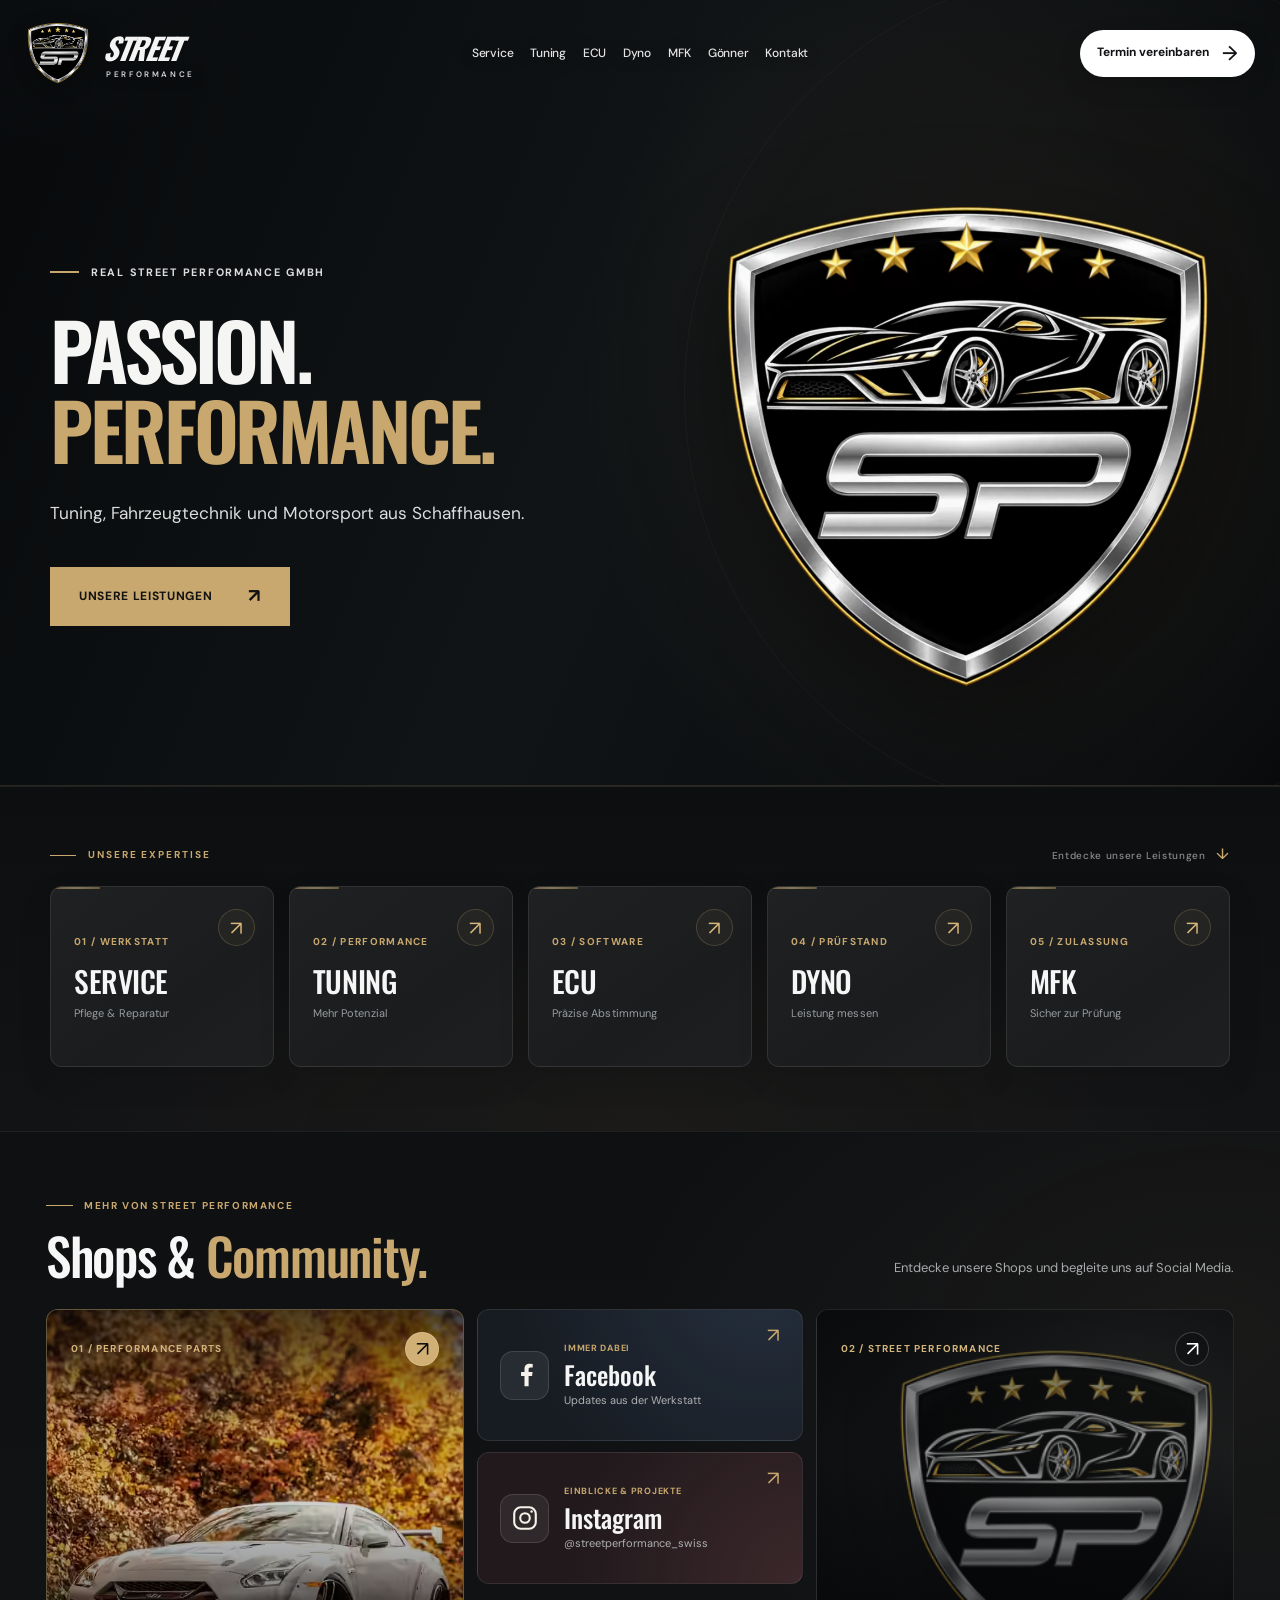
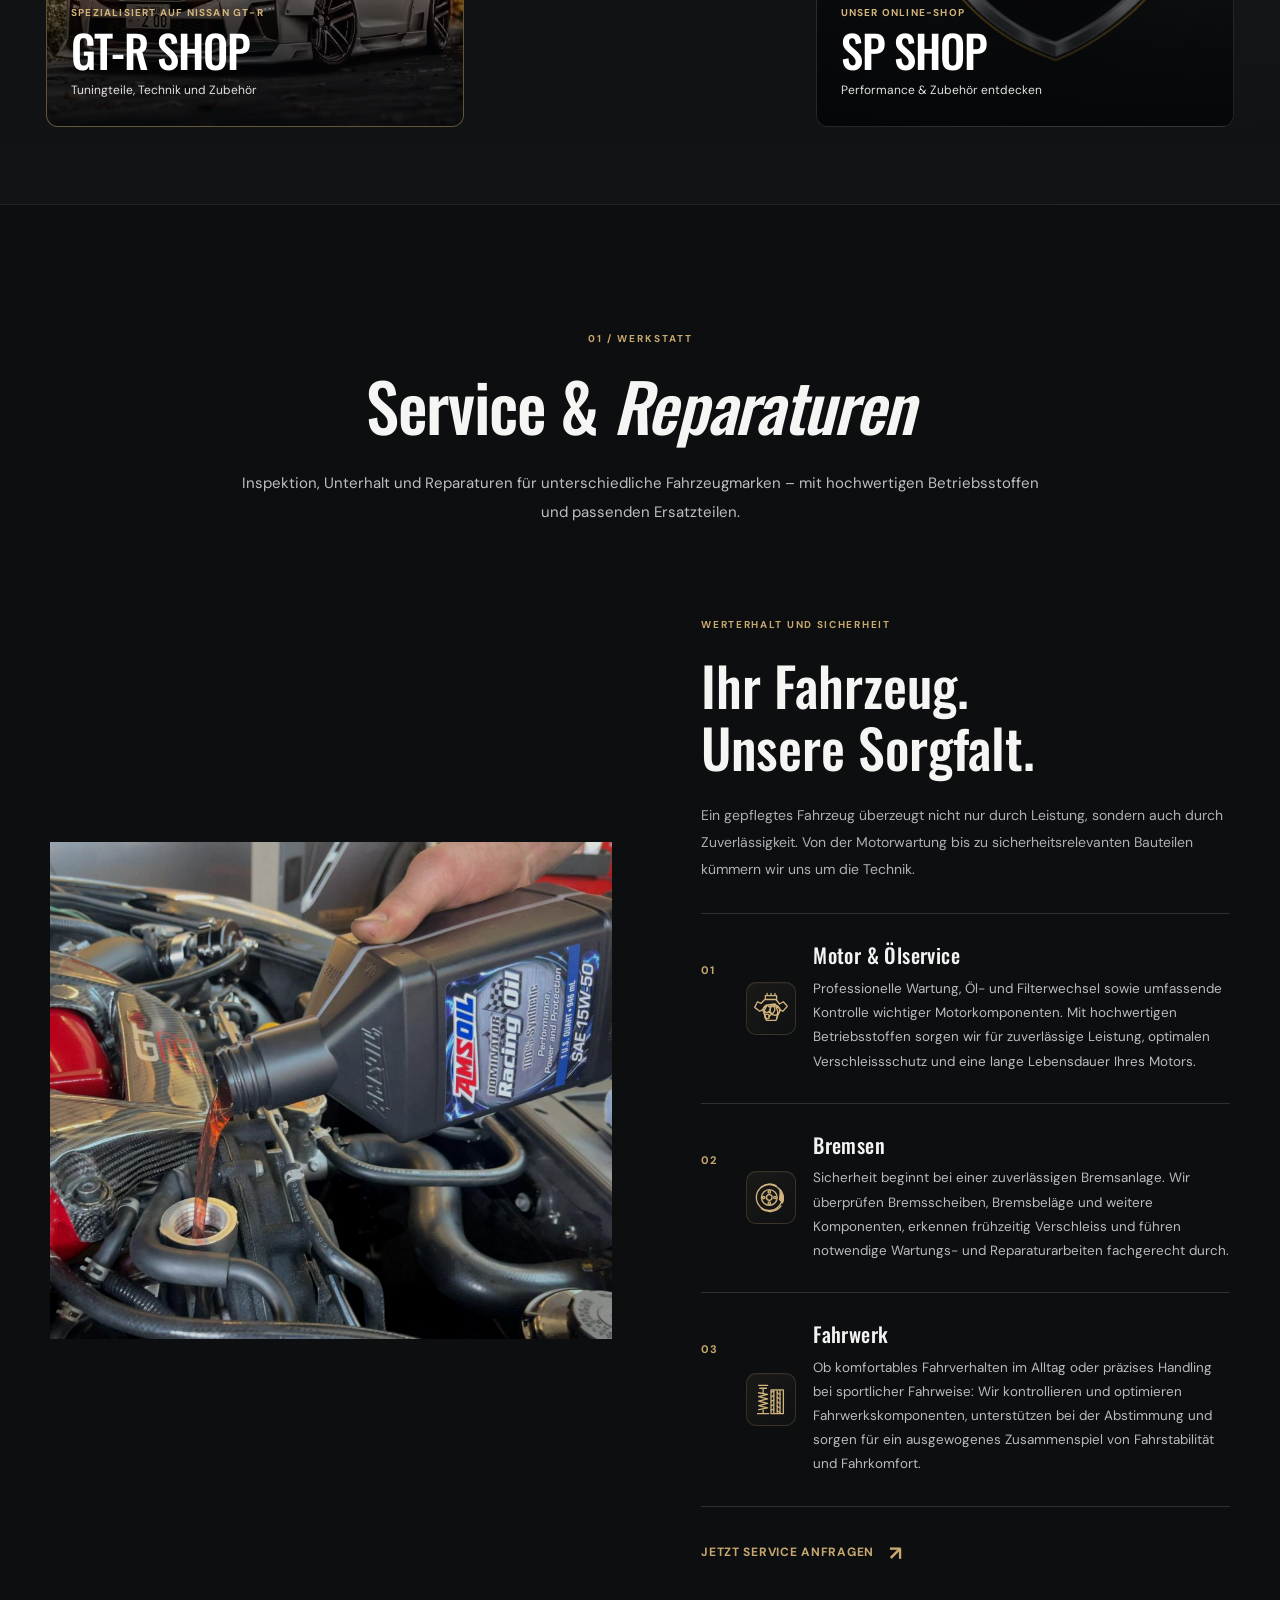
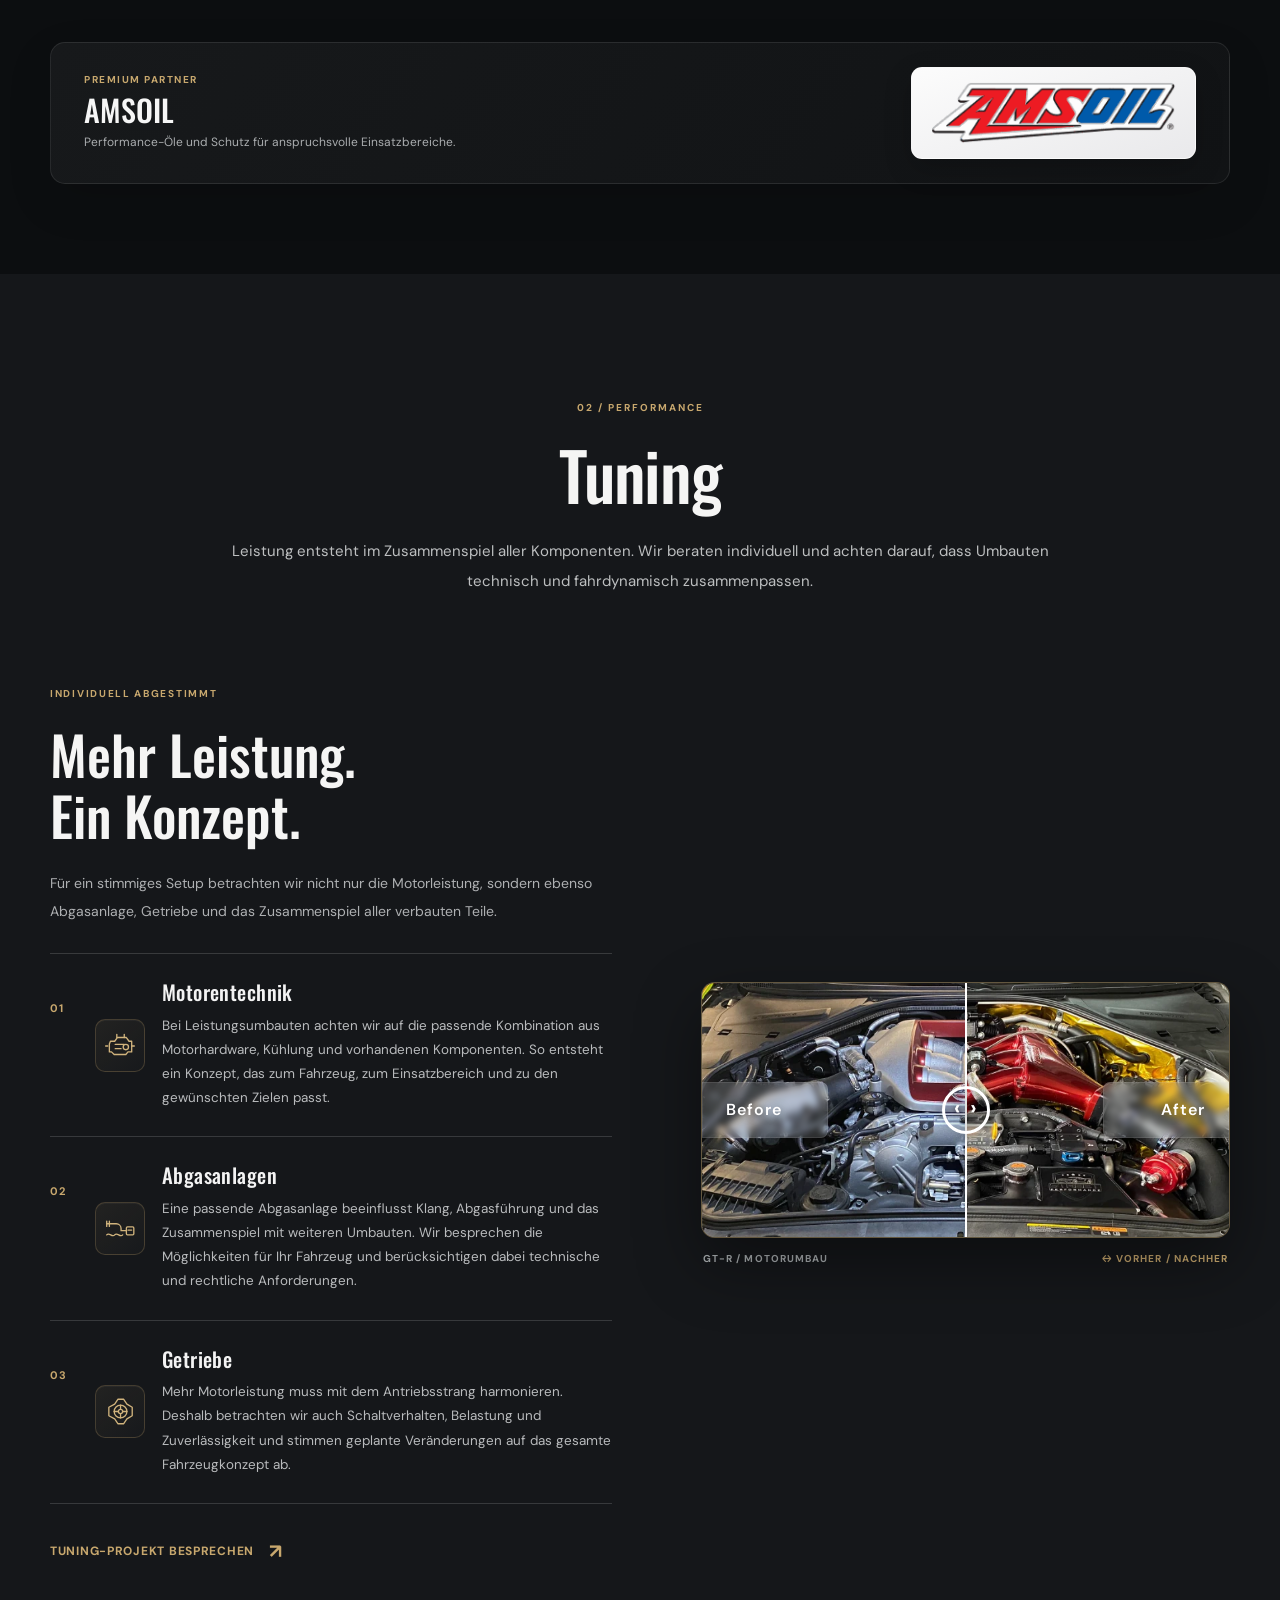
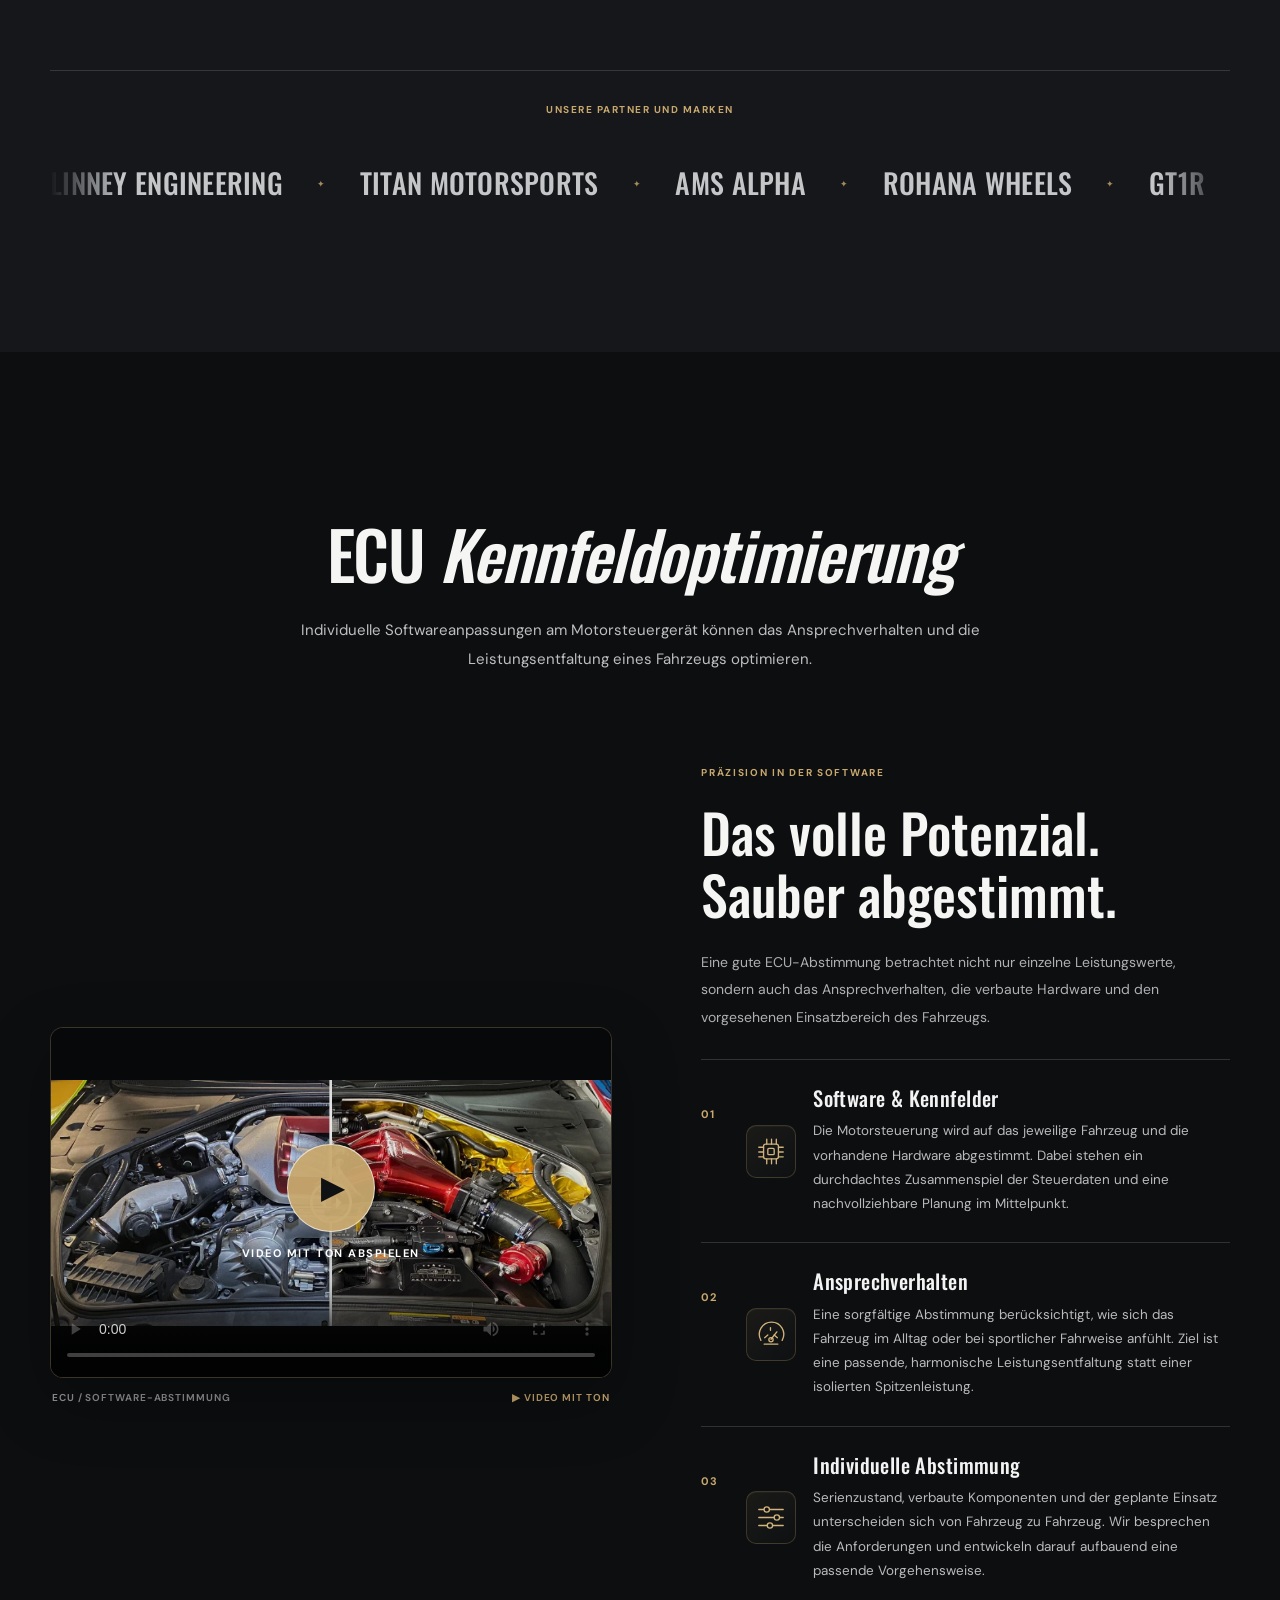
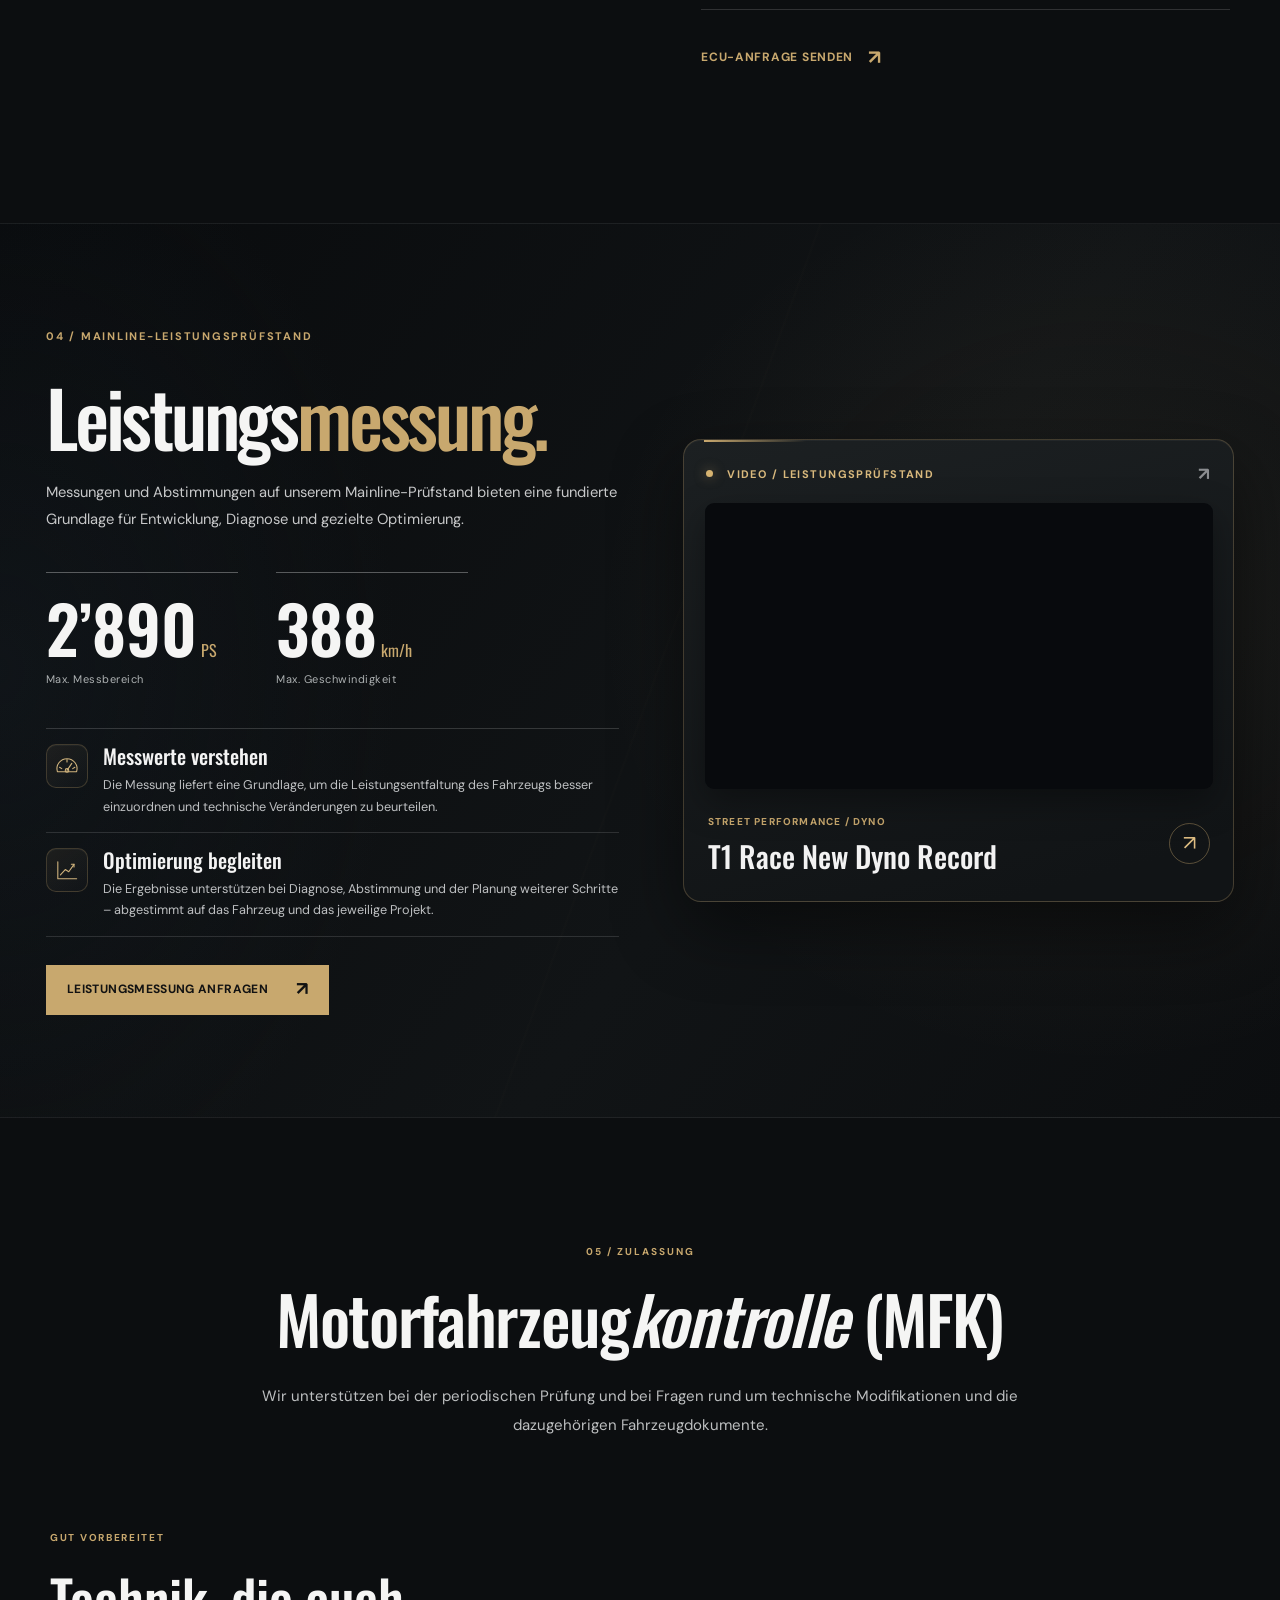
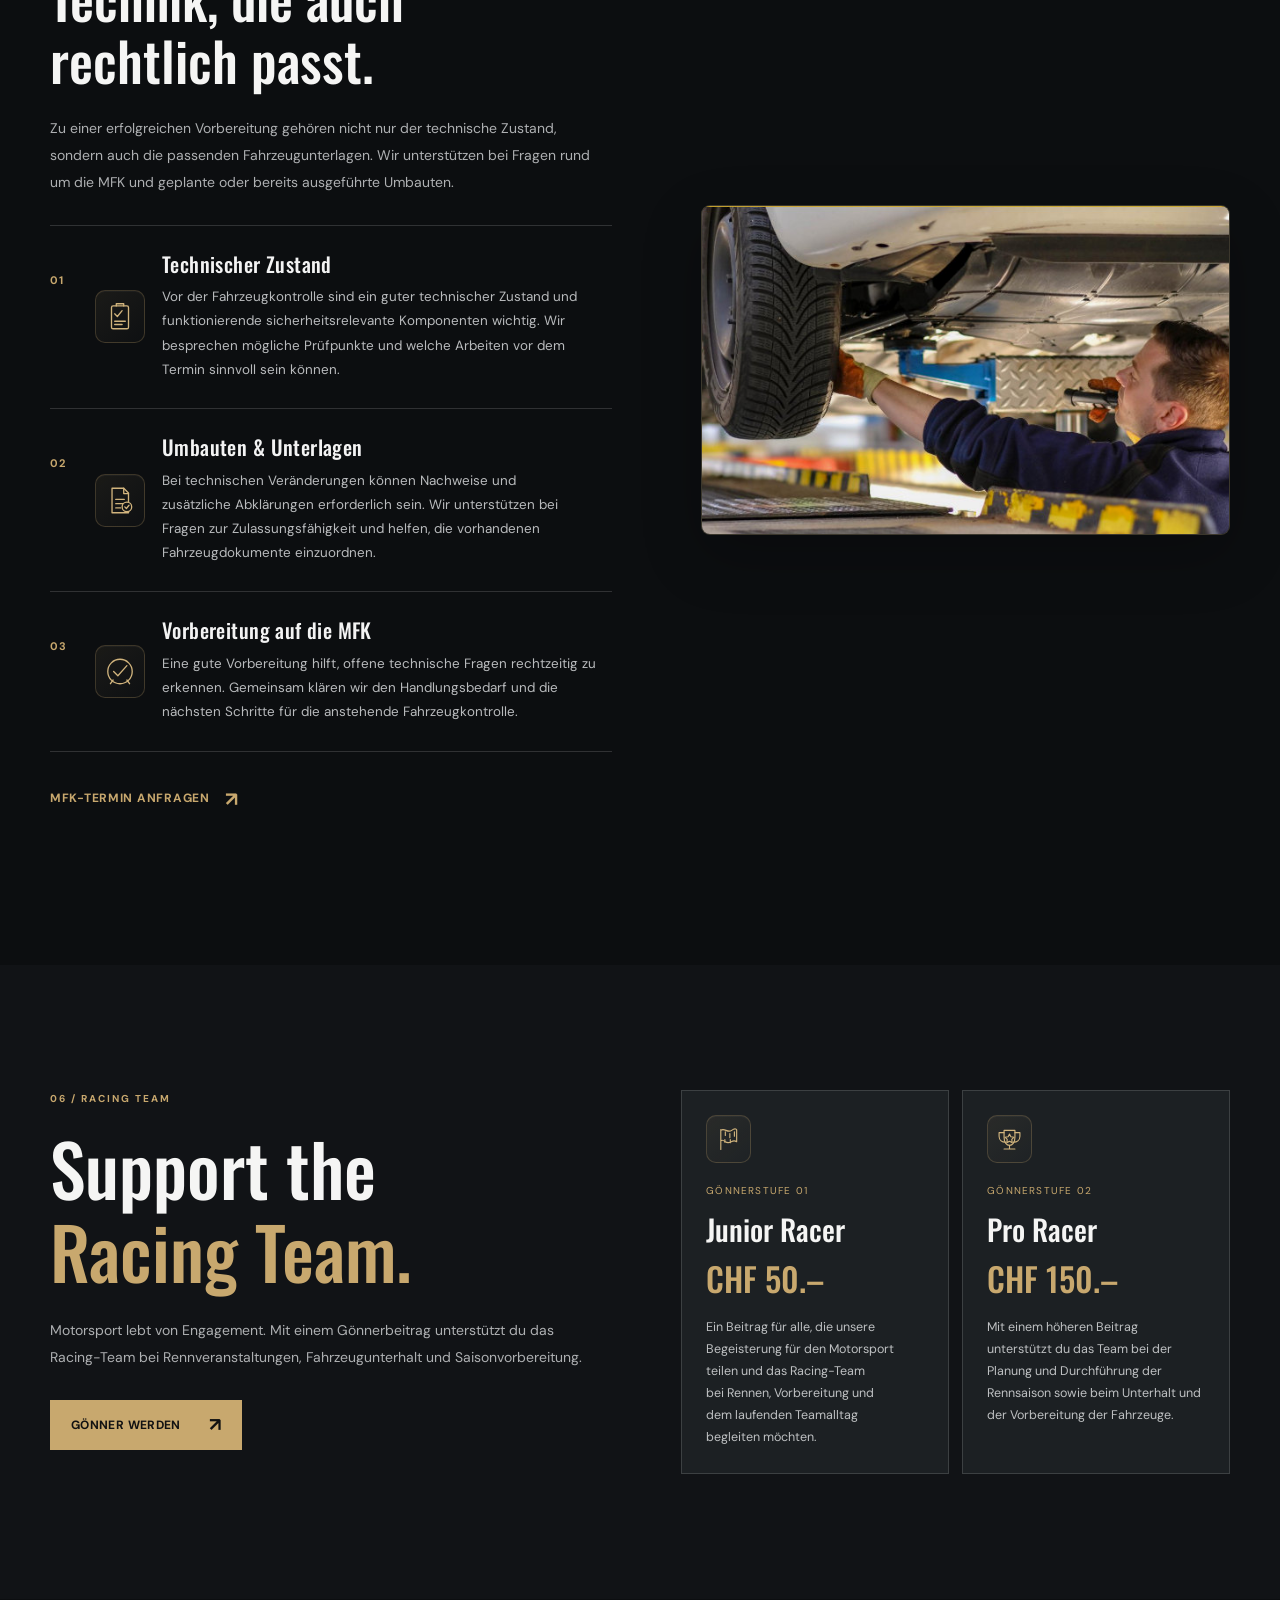
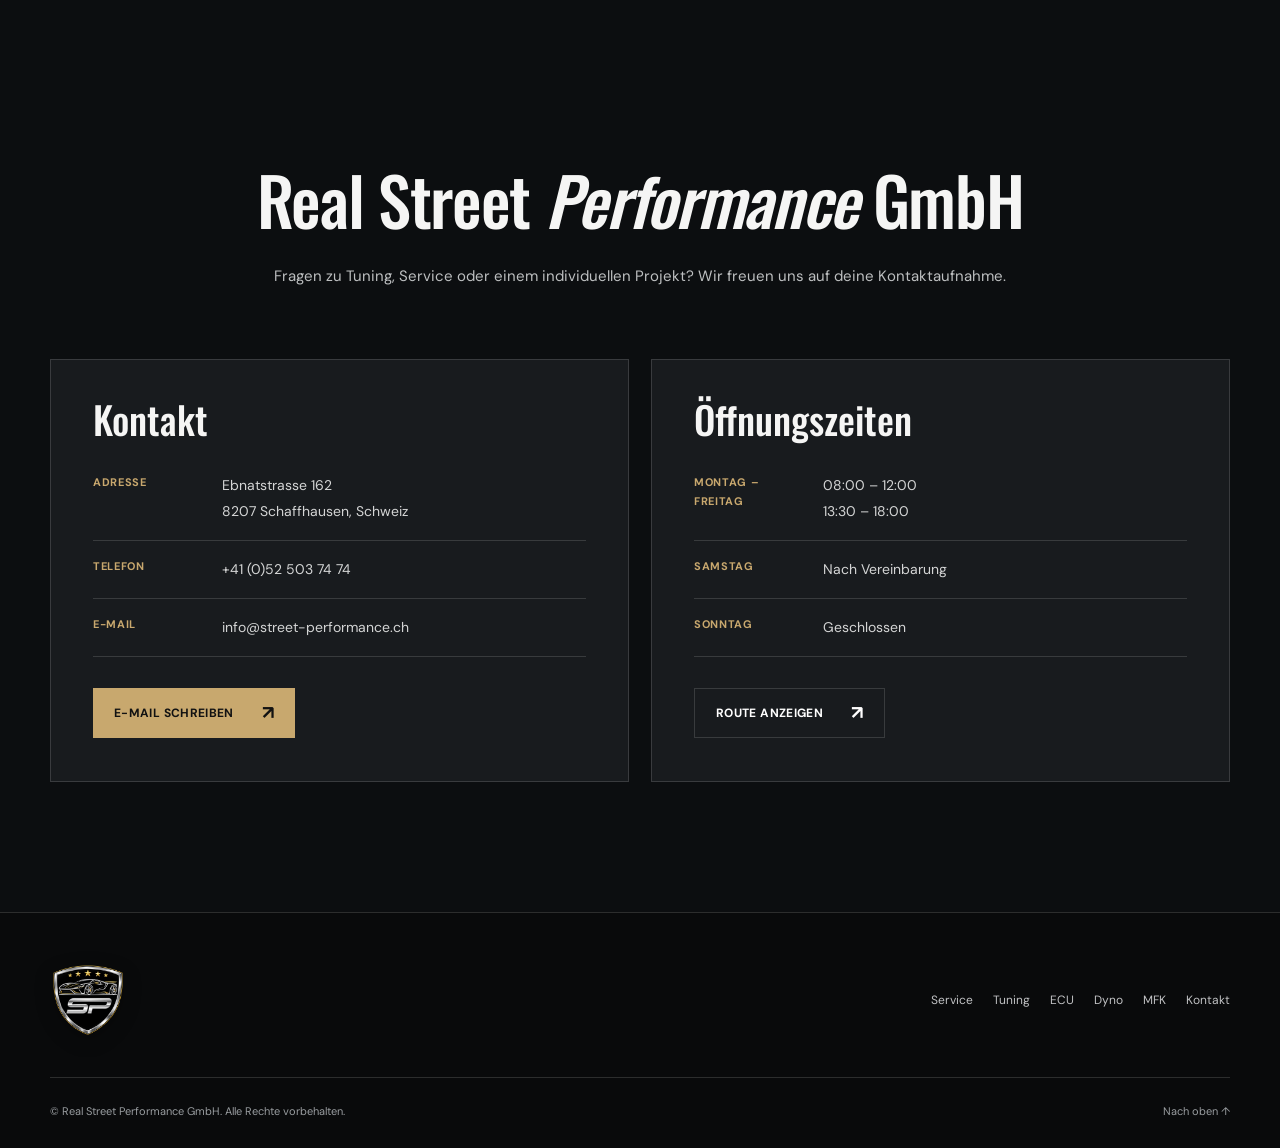
==== commit e1d152f5: "Street Performance Wappen als Favicon im Browser-Tab anzeigen" ====
--- a/index.html
+++ b/index.html
@@ -6,6 +6,8 @@
   <meta name="theme-color" content="#101112">
   <meta name="description" content="Real Street Performance GmbH: Service, Tuning, ECU-Kennfeldoptimierung, Leistungsprüfstand, MFK und Racing-Team in Schaffhausen.">
   <title>Real Street Performance – Service, Tuning & Motorsport</title>
+  <link rel="icon" type="image/png" href="assets/sp-shield-hd.png?v=sp-favicon-20261011-1">
+  <link rel="apple-touch-icon" href="assets/sp-shield-hd.png?v=sp-favicon-20261011-1">
   <meta name="build-version" content="20261010-2021">
   <link rel="preconnect" href="https://fonts.googleapis.com">
   <link rel="preconnect" href="https://fonts.gstatic.com" crossorigin>
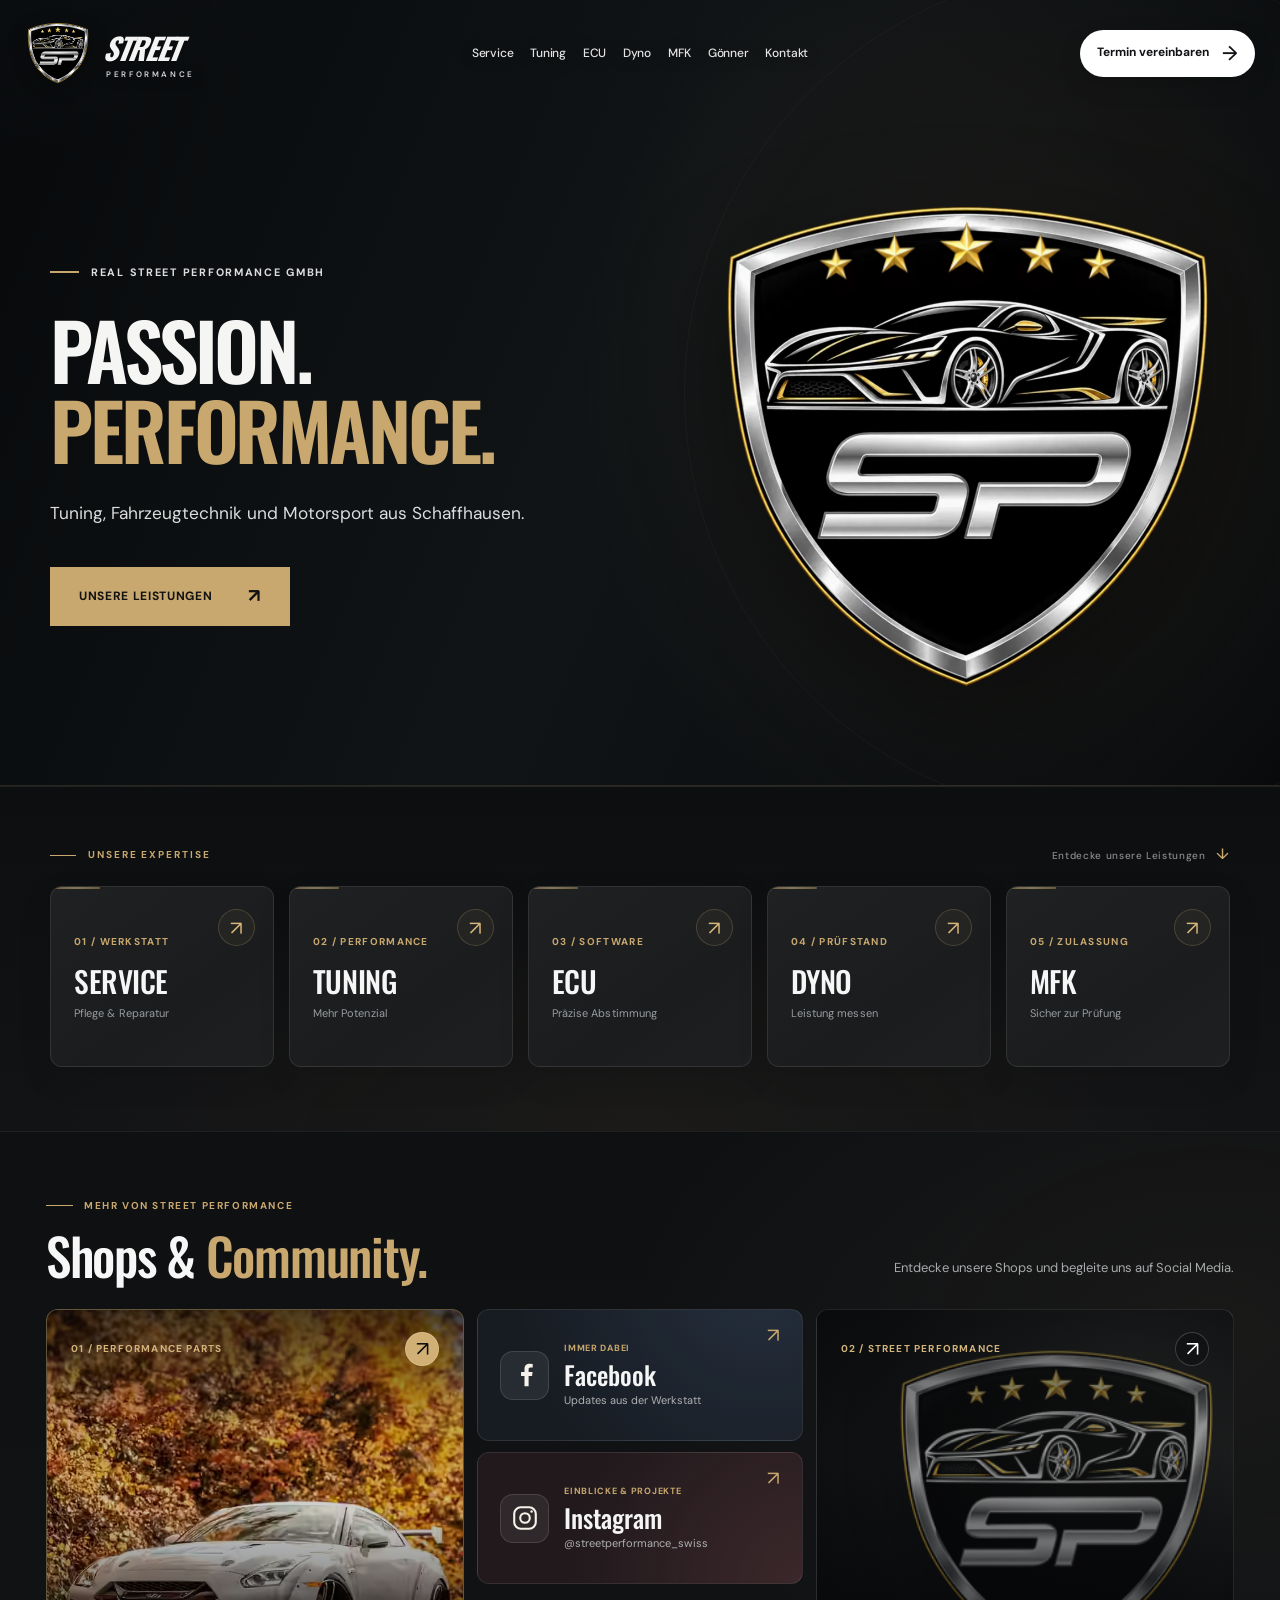
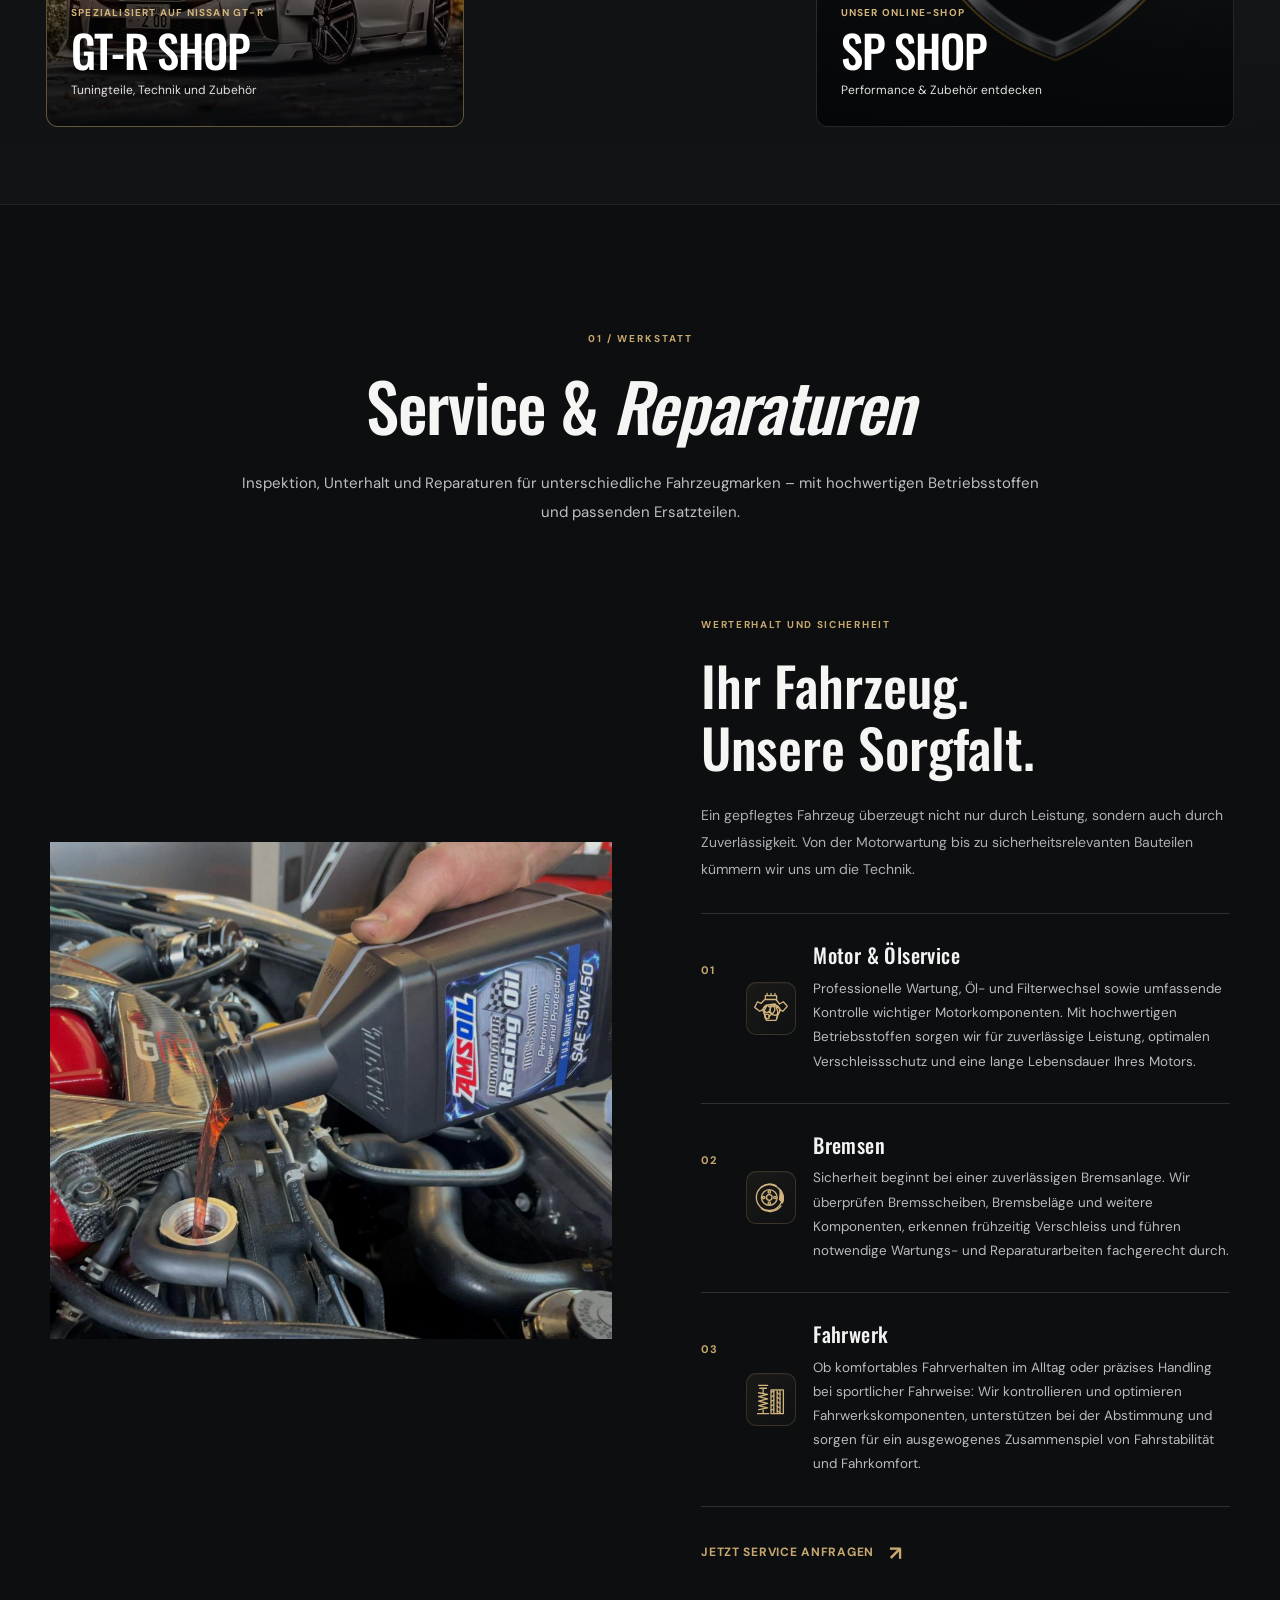
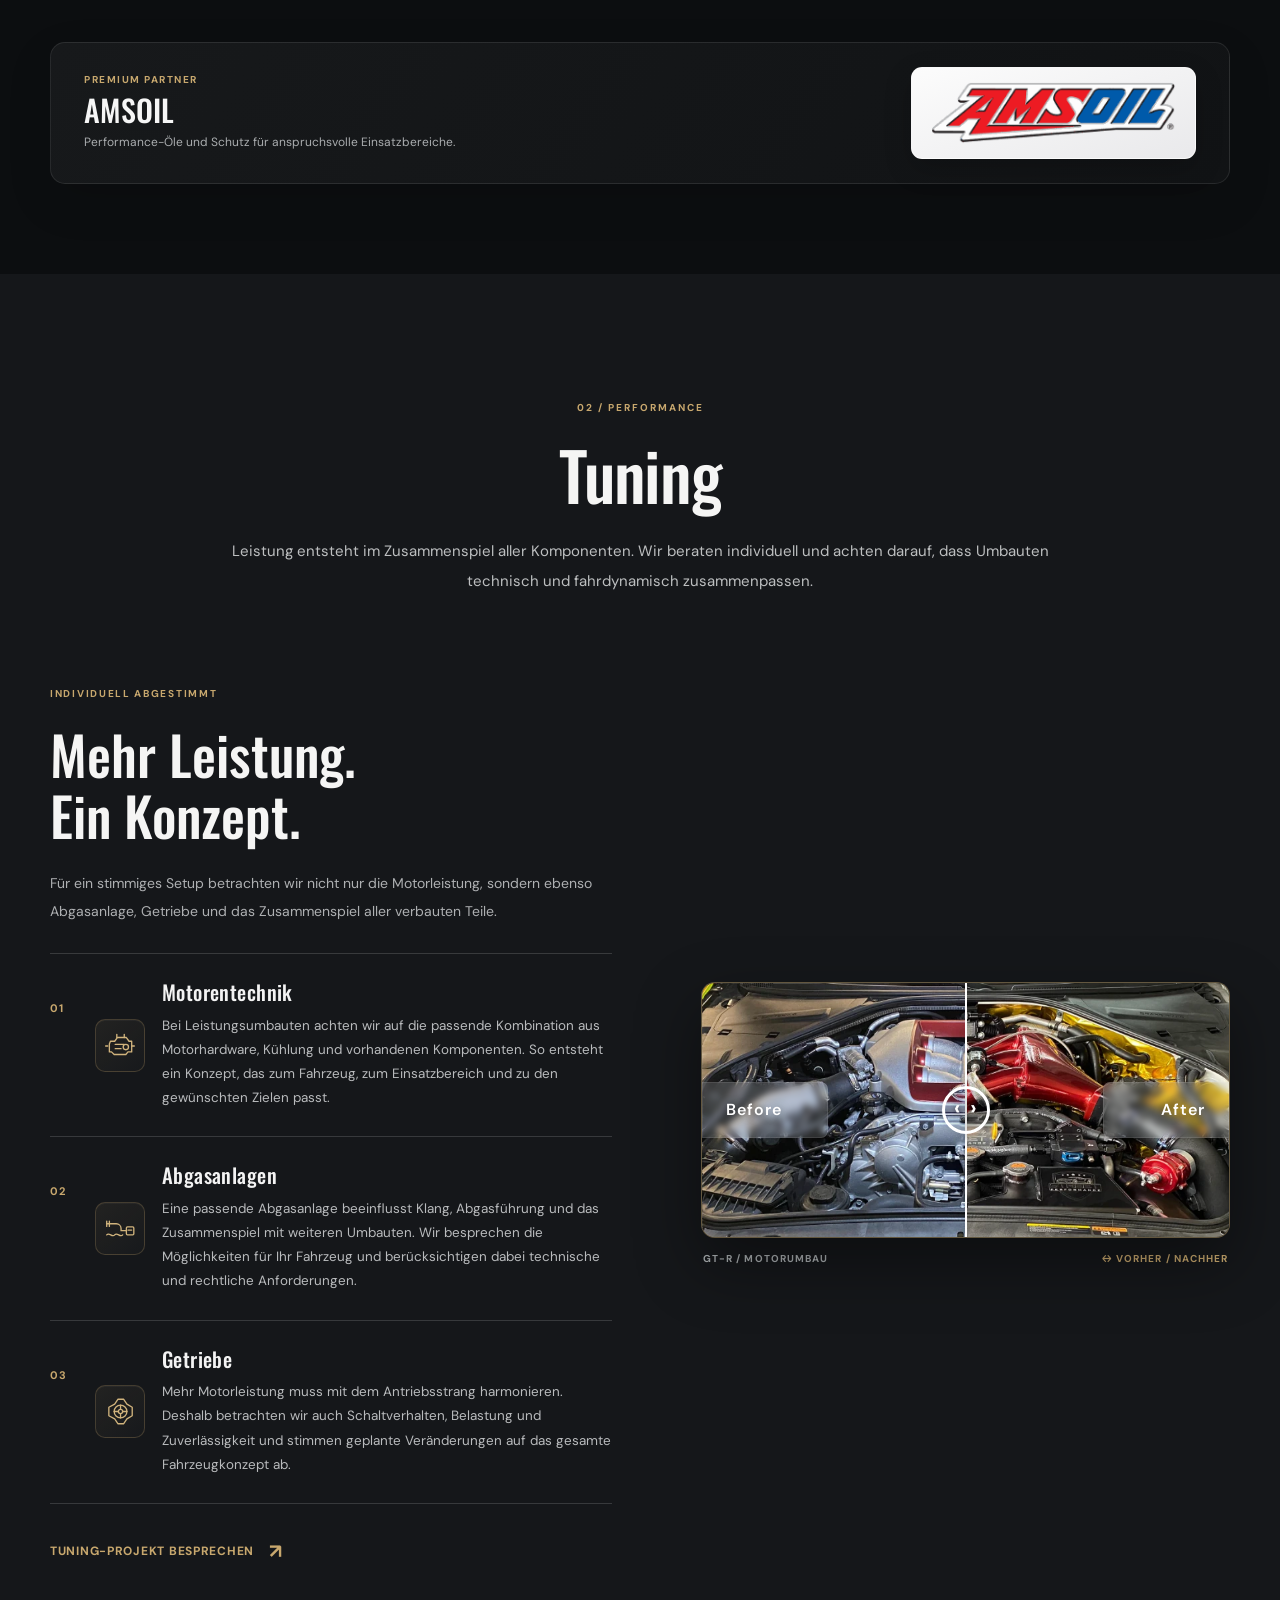
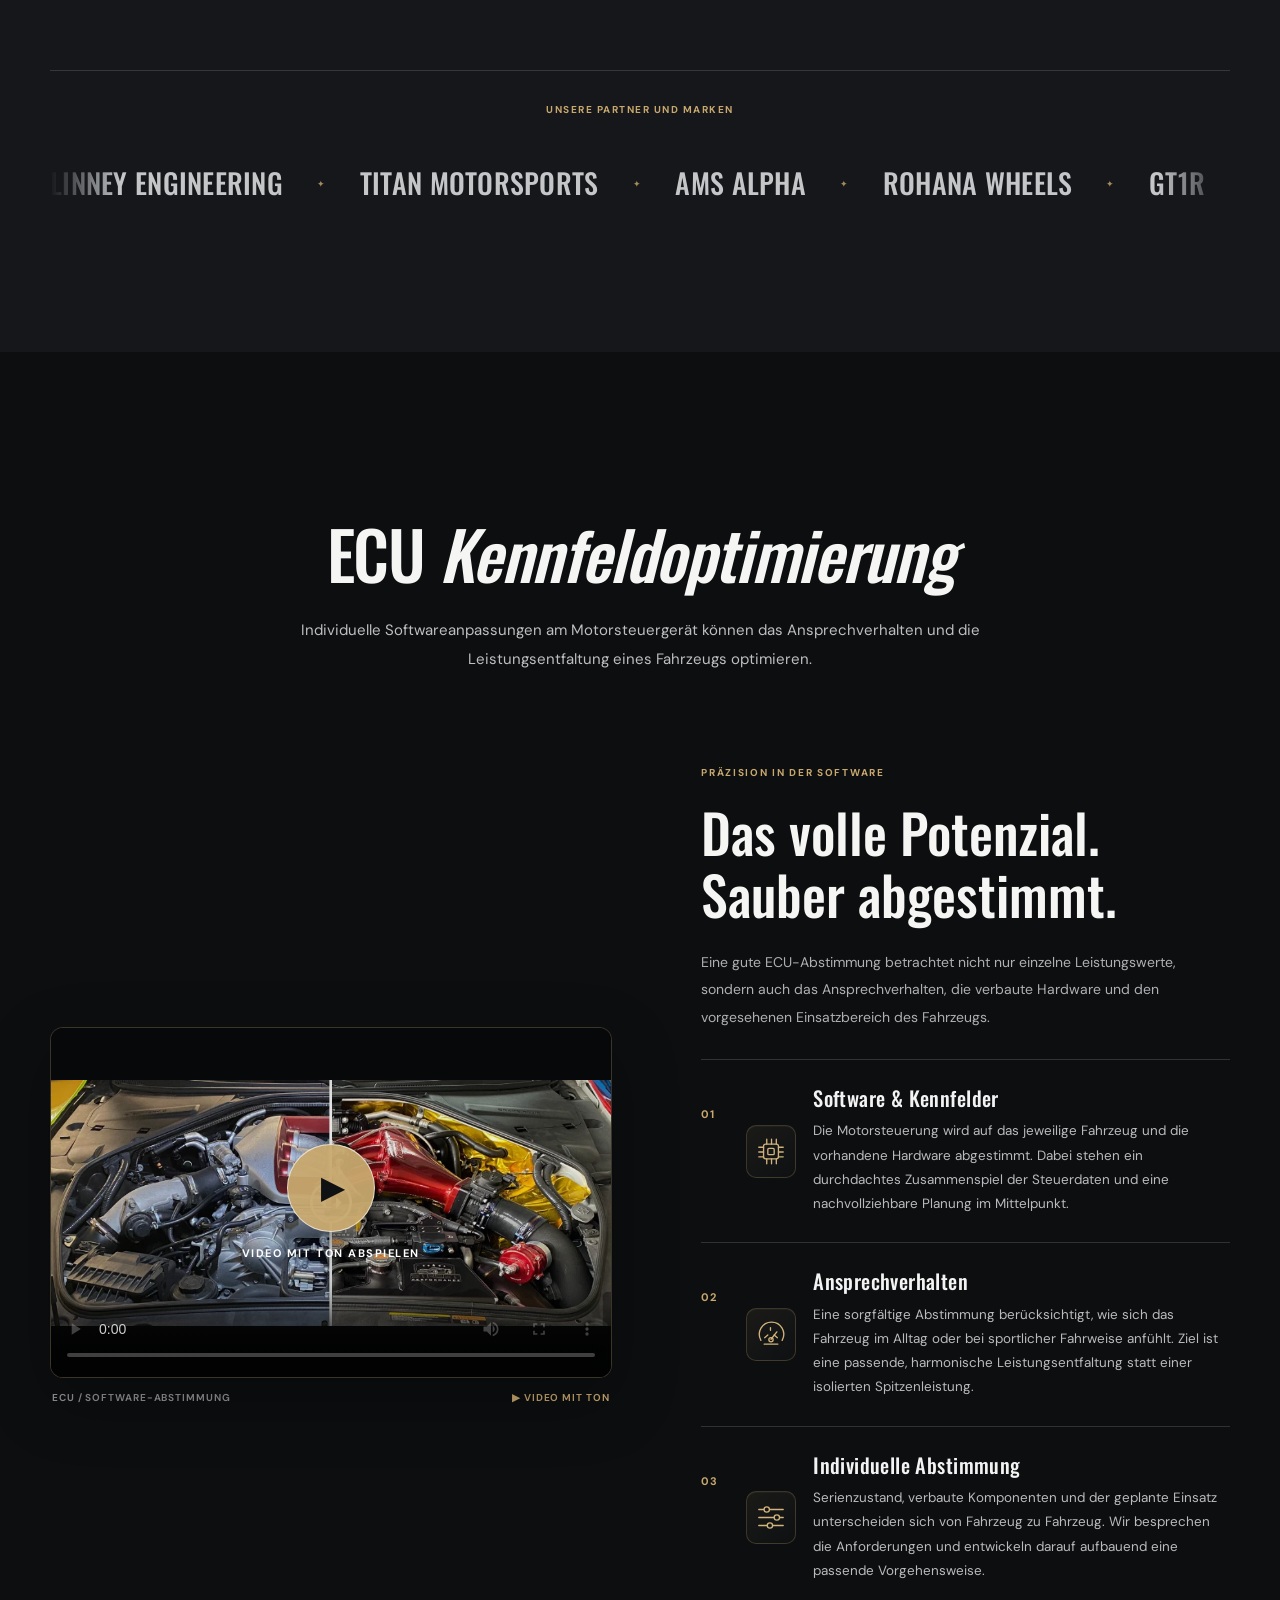
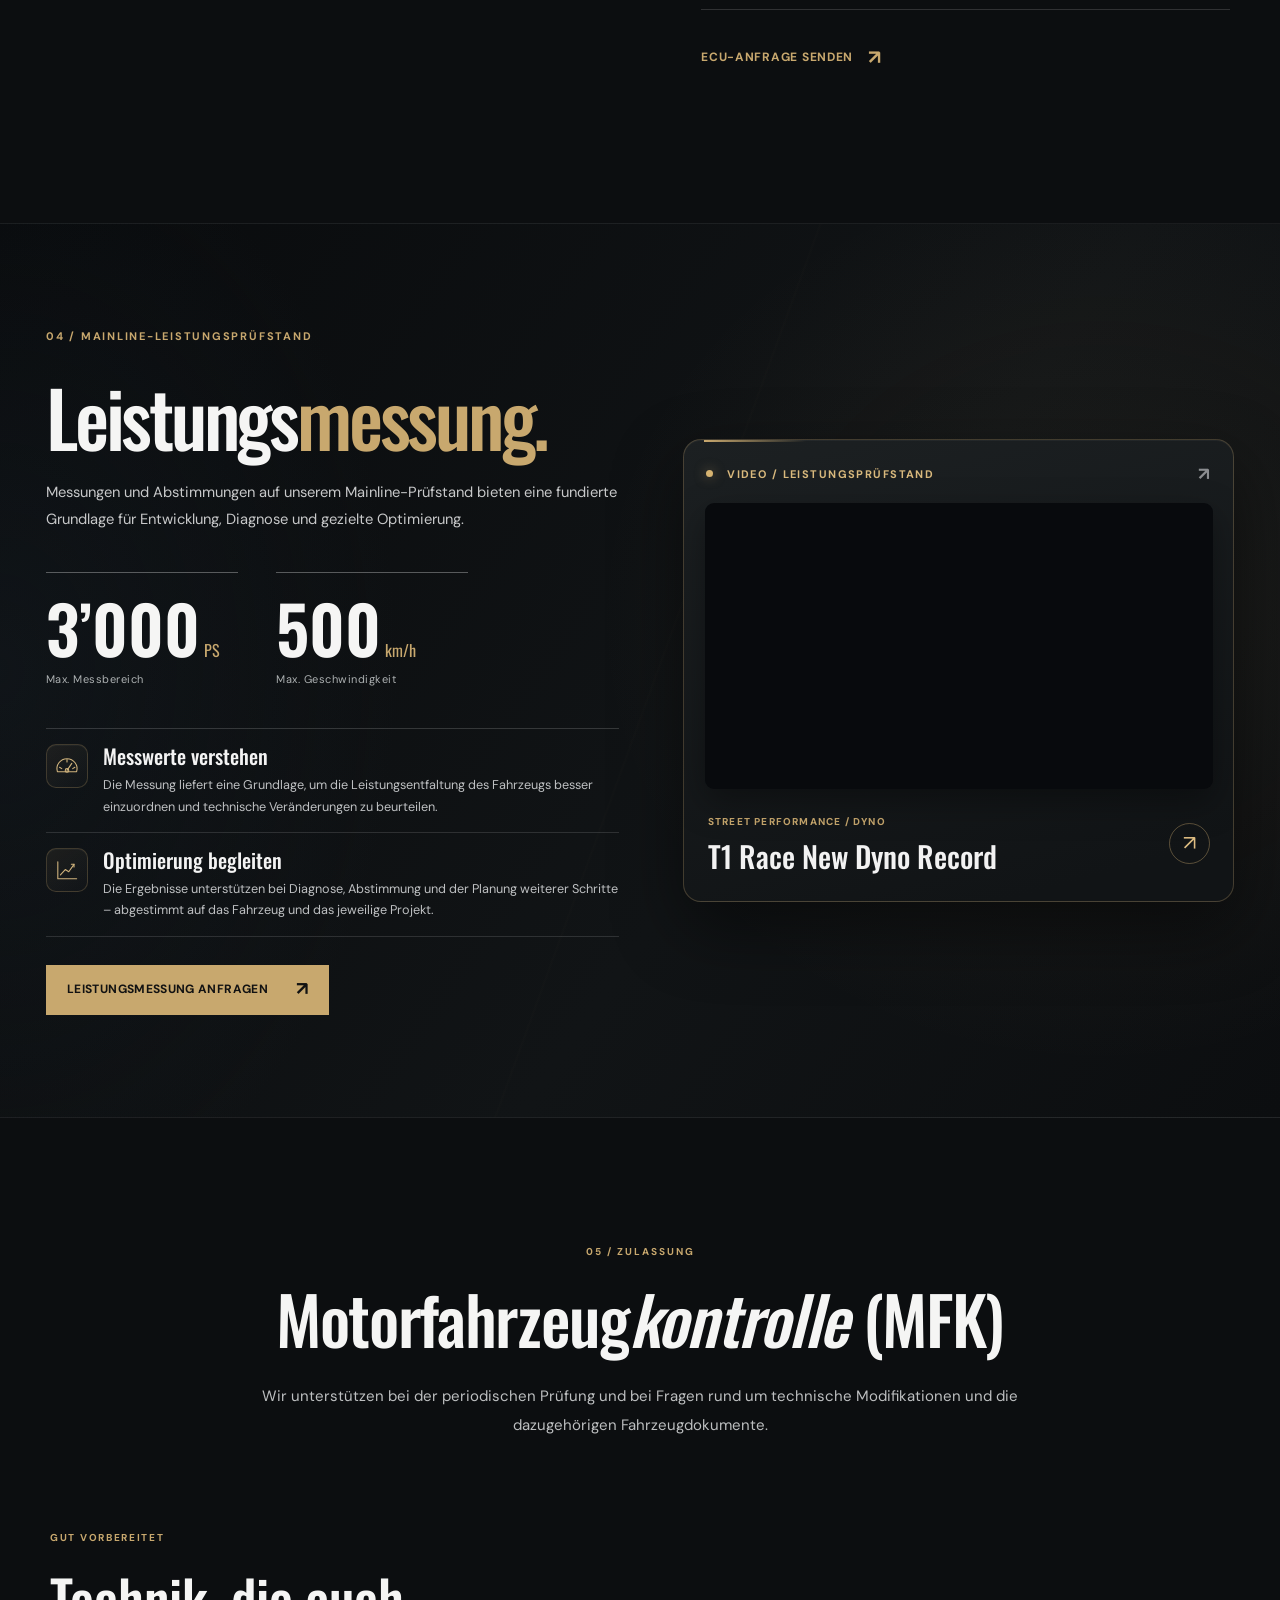
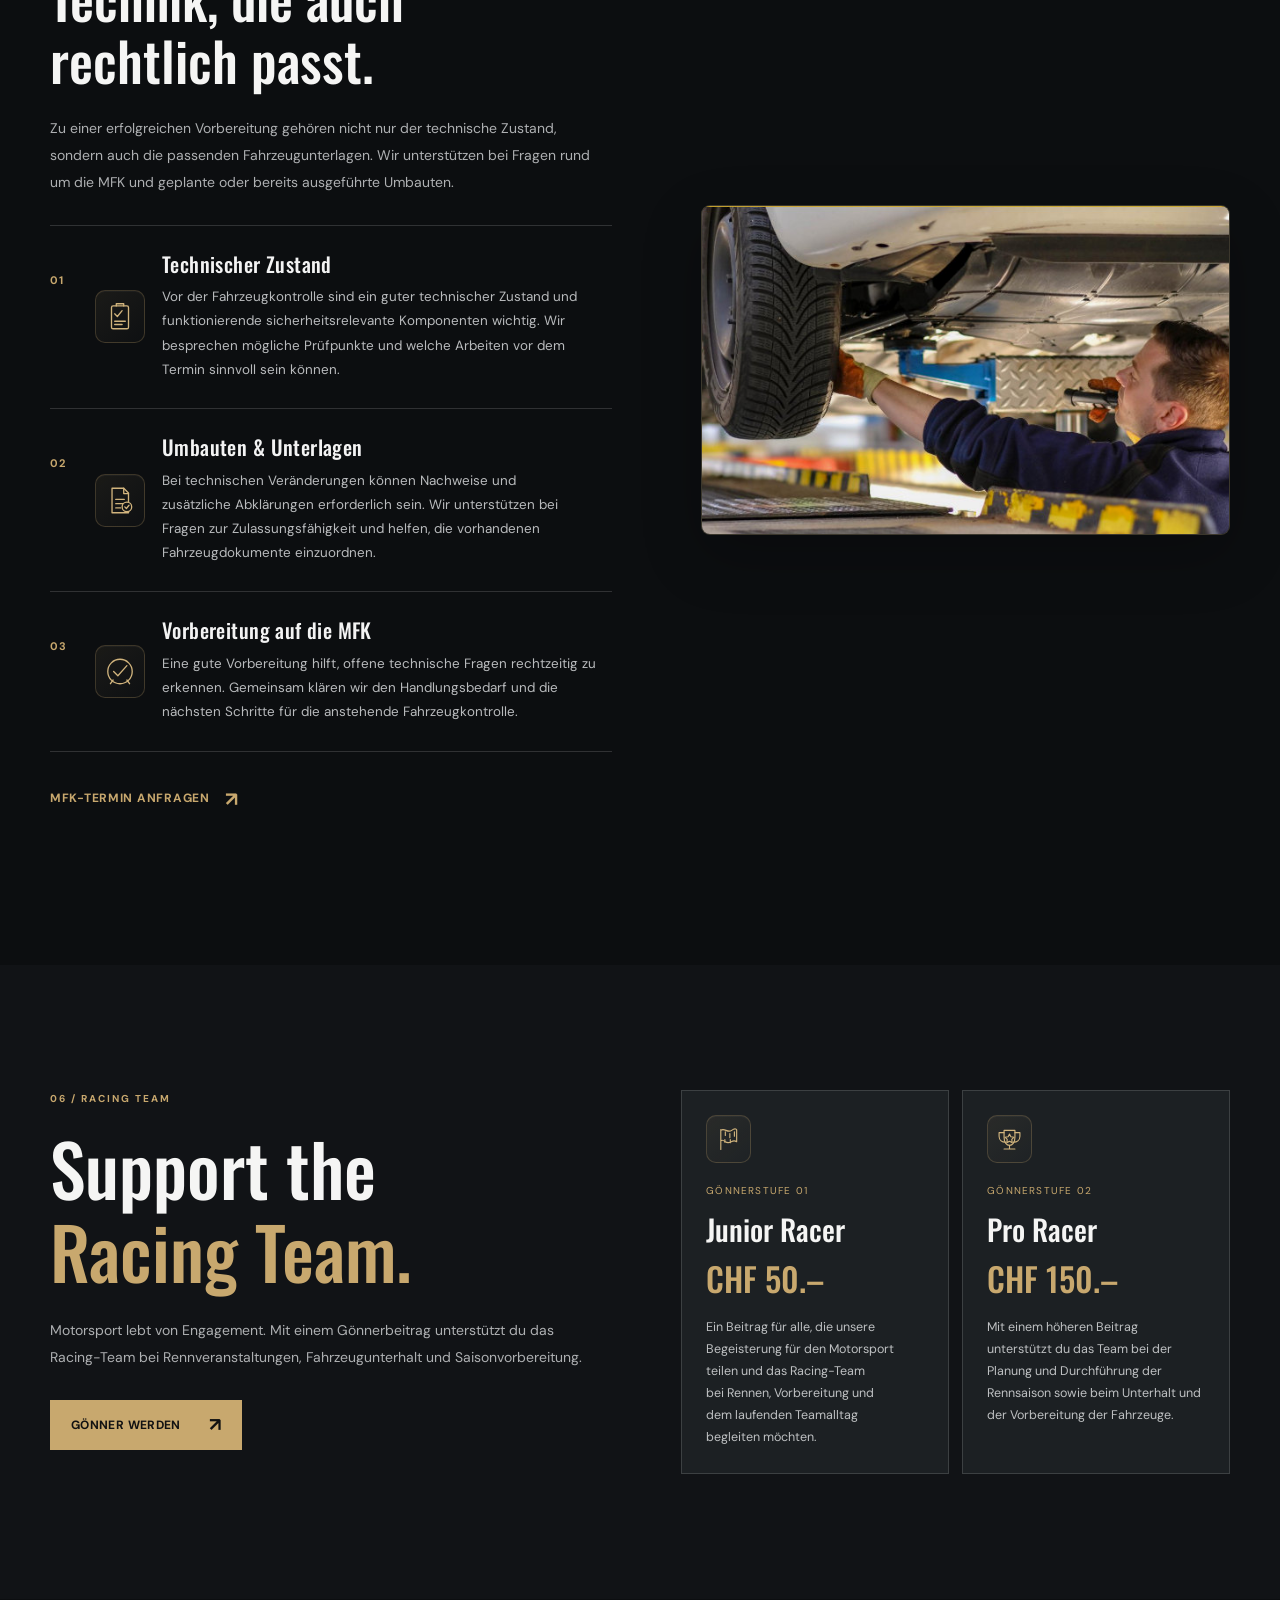
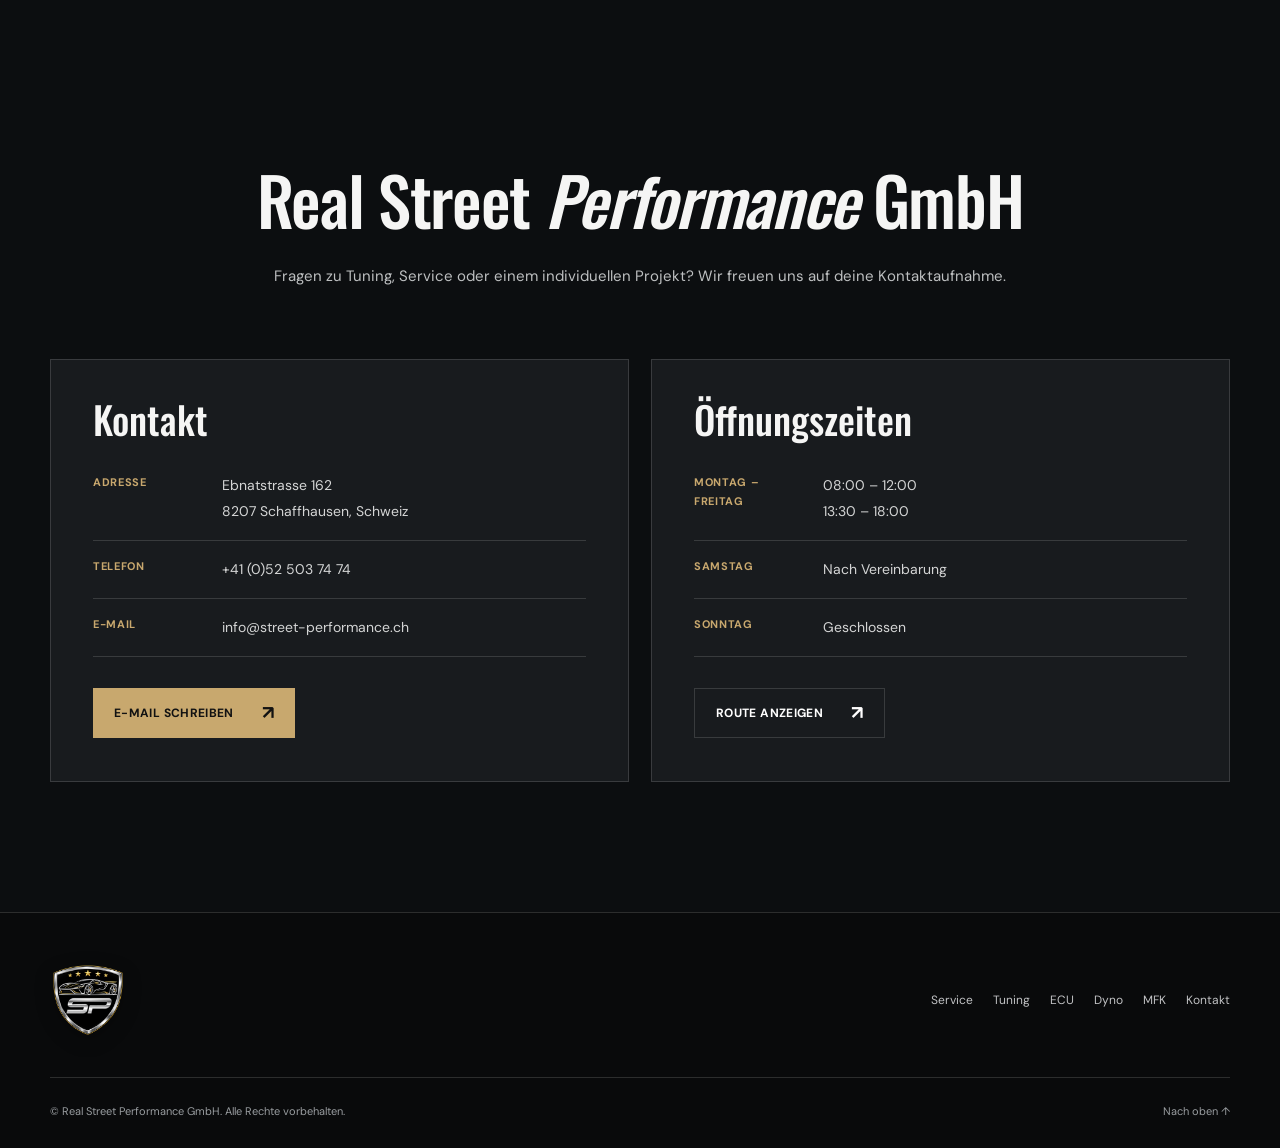
==== commit 2a04d84f: "Refresh CSS cache for smartphone layout improvements" ====
--- a/index.html
+++ b/index.html
@@ -12,7 +12,7 @@
   <link rel="preconnect" href="https://fonts.googleapis.com">
   <link rel="preconnect" href="https://fonts.gstatic.com" crossorigin>
   <link href="https://fonts.googleapis.com/css2?family=DM+Sans:wght@400;500;600;700&family=Oswald:wght@400;500;600;700&display=swap" rel="stylesheet">
-  <link rel="stylesheet" href="style.css?v=gtr-herbst-weiss-20261011-1">
+  <link rel="stylesheet" href="style.css?v=smartphone-responsive-20261011-2">
   <style id="sp-floating-nav-override">
     /* Sicherheit gegen veraltete Carbon-Header-Regeln: oben kein Balken. */
     body > header.site-header { position:fixed; top:0; left:0; right:0; margin:0; z-index:1000; }
--- a/style.css
+++ b/style.css
@@ -2892,3 +2892,74 @@
     background-position: center 58%, center;
   }
 }
+
+
+/* Smartphone-Feinschliff 2026-10-11: 320px bis 760px, ohne Desktop-Eingriffe */
+@media (max-width: 760px) {
+  html { scroll-padding-top: 82px; }
+  body { min-width: 0; }
+  .layout, #top .hero-split-grid, #dyno .dyno-layout,
+  .explore-hub .explore-wrap {
+    width: calc(100% - 36px);
+    max-width: 100%;
+    margin-inline: auto;
+  }
+  main, main > section, .site-header, .header-inner { min-width: 0; }
+  main img, main video, main iframe { max-width: 100%; }
+  main iframe { display: block; }
+  .site-header .header-inner.layout { width: calc(100% - 32px); gap: 8px; }
+  .site-header .site-brand { min-width: 0; flex: 1 1 auto; overflow: hidden; }
+  .site-header .site-brand .site-wordmark { min-width: 0; }
+  .site-header .menu-button { flex: 0 0 46px; min-width: 46px; min-height: 46px; touch-action: manipulation; }
+  .header-appointment { flex-shrink: 0; min-height: 44px; }
+  .main-nav { max-height: calc(100dvh - 75px); overflow-y: auto; overscroll-behavior: contain; }
+  .main-nav a { min-height: 44px; display: flex; align-items: center; }
+  #top.intro-banner.hero-split { min-height: 0; height: auto; }
+  #top .hero-split-grid { min-width: 0; }
+  #top .hero-message, #top .hero-identity { min-width: 0; }
+  #top .hero-message h1 { overflow-wrap: normal; font-size: clamp(36px, 9.3vw, 68px); }
+  .section-intro h2, .detail-section h2, #dyno .dyno-content h2 {
+    overflow-wrap: break-word;
+  }
+  .primary-cta, .outline-cta { min-height: 48px; max-width: 100%; }
+  .quick-services-grid, .explore-hub .explore-grid { min-width: 0; }
+  .quick-services-grid a { min-width: 0; }
+  .feature-photo, .engine-compare, .ecu-video-frame, .dyno-youtube-card { max-width: 100%; }
+  input, select, textarea, button { max-width: 100%; }
+  input, select, textarea { font-size: 16px; }
+}
+@media (max-width: 520px) {
+  .layout, #top .hero-split-grid, #dyno .dyno-layout,
+  .explore-hub .explore-wrap { width: calc(100% - 30px); }
+  .site-header .header-inner.layout { width: calc(100% - 24px); }
+  #top .hero-split-grid { padding-top: 48px; padding-bottom: 42px; gap: 17px; }
+  #top .hero-message h1 { font-size: clamp(35px, 9.15vw, 48px); line-height: 1.04; letter-spacing: -.035em; }
+  #top .hero-message > p { font-size: 13px; }
+  #top .hero-identity { width: min(100%, 340px); margin-inline: auto; }
+  .section-intro h2 { font-size: clamp(32px, 8.4vw, 43px); }
+  .detail-section { padding-block: 56px 62px; }
+  .quick-services-grid { grid-template-columns: repeat(2, minmax(0,1fr)); }
+  .quick-services-grid a { min-height: 84px; }
+  .explore-hub .explore-social { min-width: 0; }
+  .explore-hub .explore-social-copy { min-width: 0; }
+  .explore-hub .explore-social-copy strong { font-size: clamp(19px, 6vw, 26px); }
+}
+@media (max-width: 375px) {
+  .site-header .site-brand .sp-shield-logo { width: 40px; min-width: 40px; max-width: 40px; height: 49px; }
+  .site-header .site-brand { gap: 3px; }
+  .site-wordmark strong { font-size: 17px; }
+  .site-wordmark small { font-size: 5px; letter-spacing: .08em; }
+  .header-appointment { width: 40px; min-width: 40px; padding: 0; font-size: 0; }
+  .header-appointment span { font-size: 19px; }
+  #top .hero-message h1 { font-size: clamp(31px, 9.2vw, 35px); }
+  #top .hero-message .eyebrow { font-size: 8px; letter-spacing: .055em; }
+  #dyno .dyno-content h2 { font-size: clamp(36px, 10.4vw, 48px); }
+  .quick-services-grid strong { font-size: 17px; }
+}
+@media (max-width: 340px) {
+  .site-header .header-inner.layout { width: calc(100% - 16px); gap: 5px; }
+  .site-wordmark strong { font-size: 15px; }
+  .menu-button { width: 42px; min-width: 42px; flex-basis: 42px; }
+  #top .hero-message h1 { font-size: 29px; }
+  .quick-services-grid { grid-template-columns: 1fr 1fr; }
+}
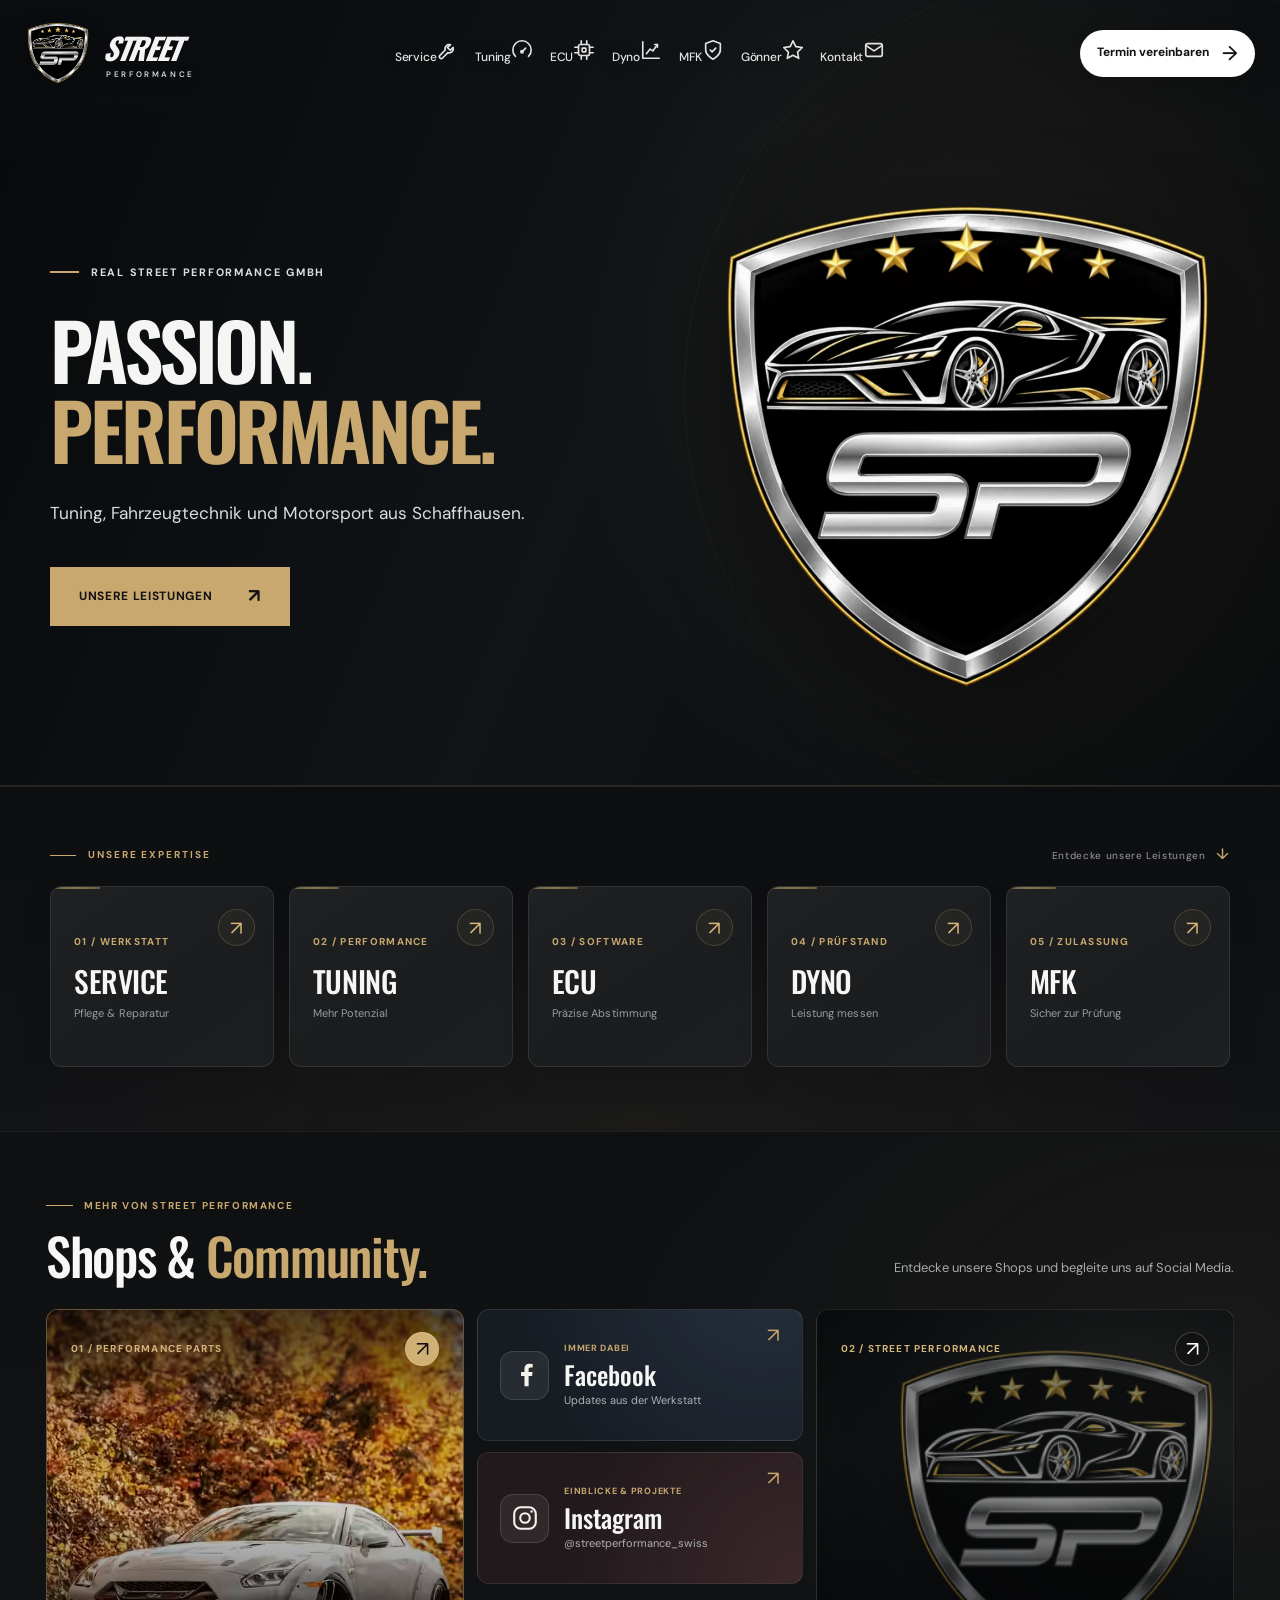
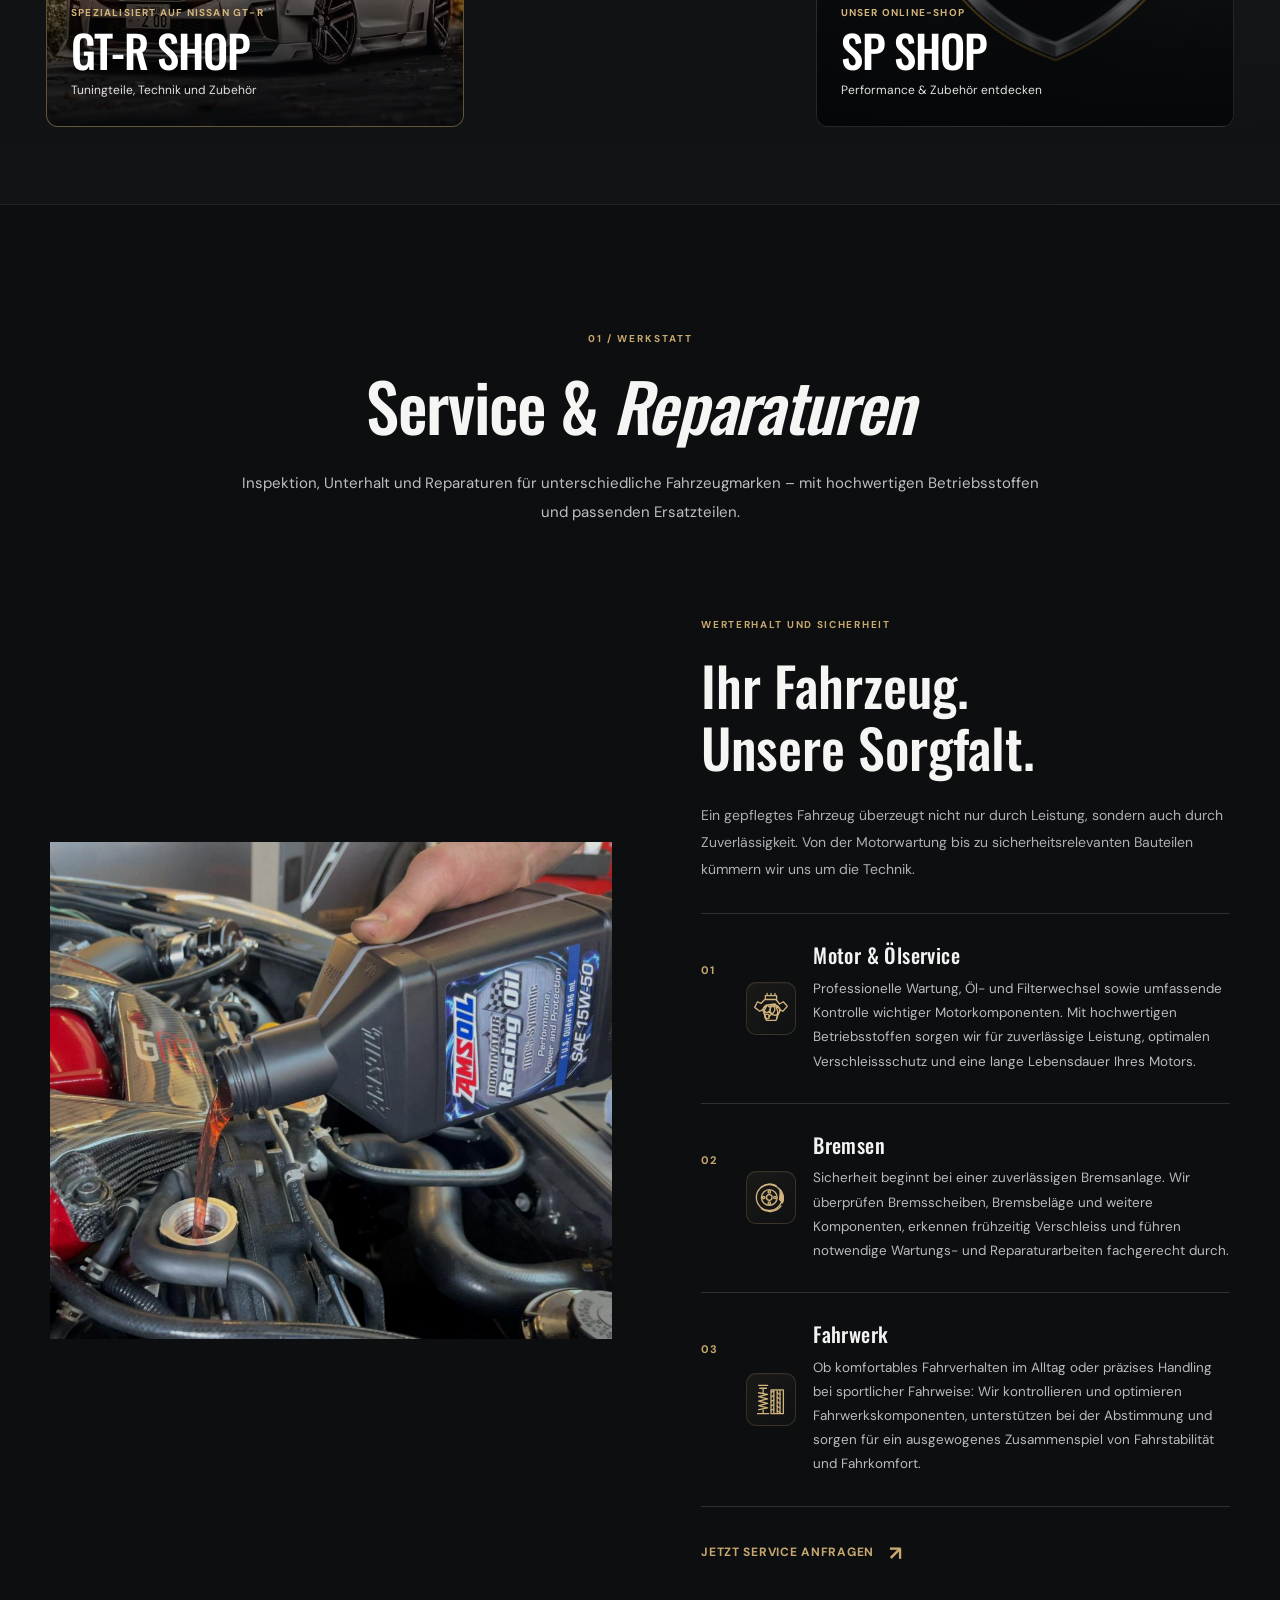
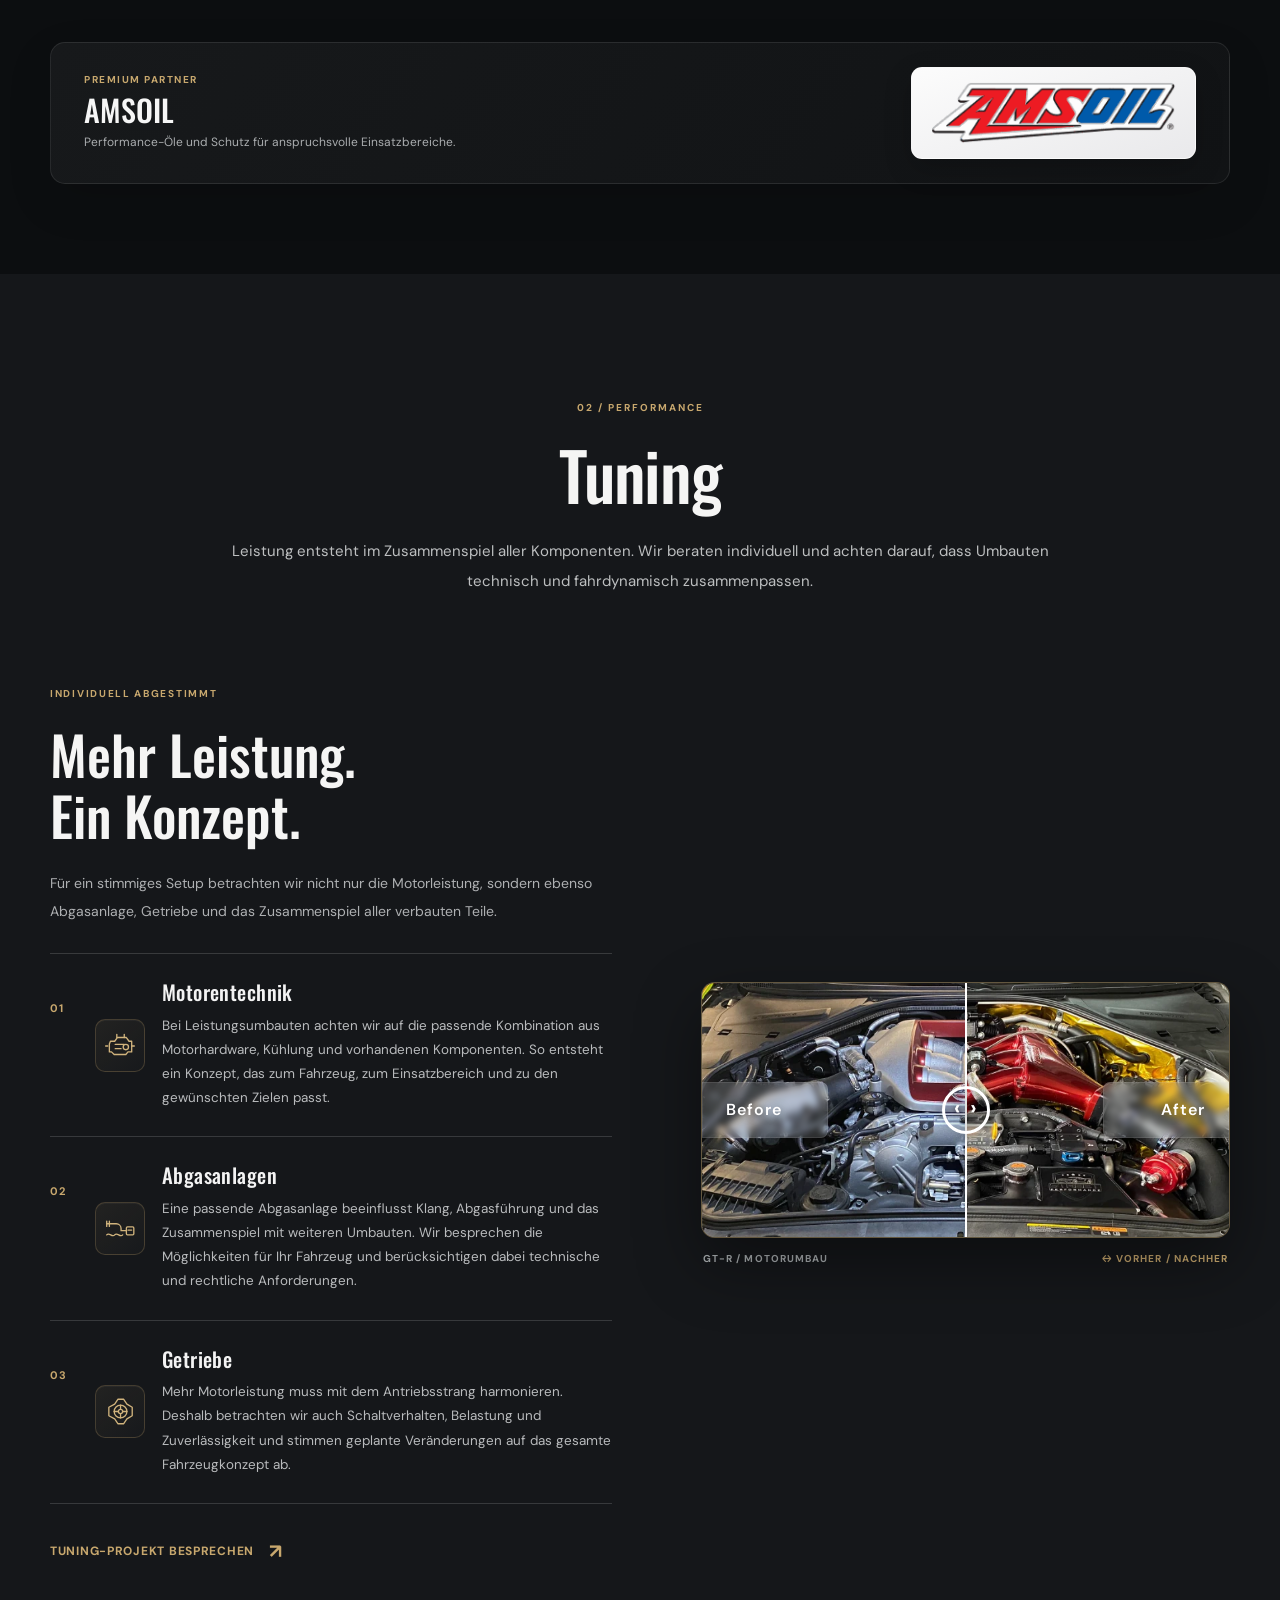
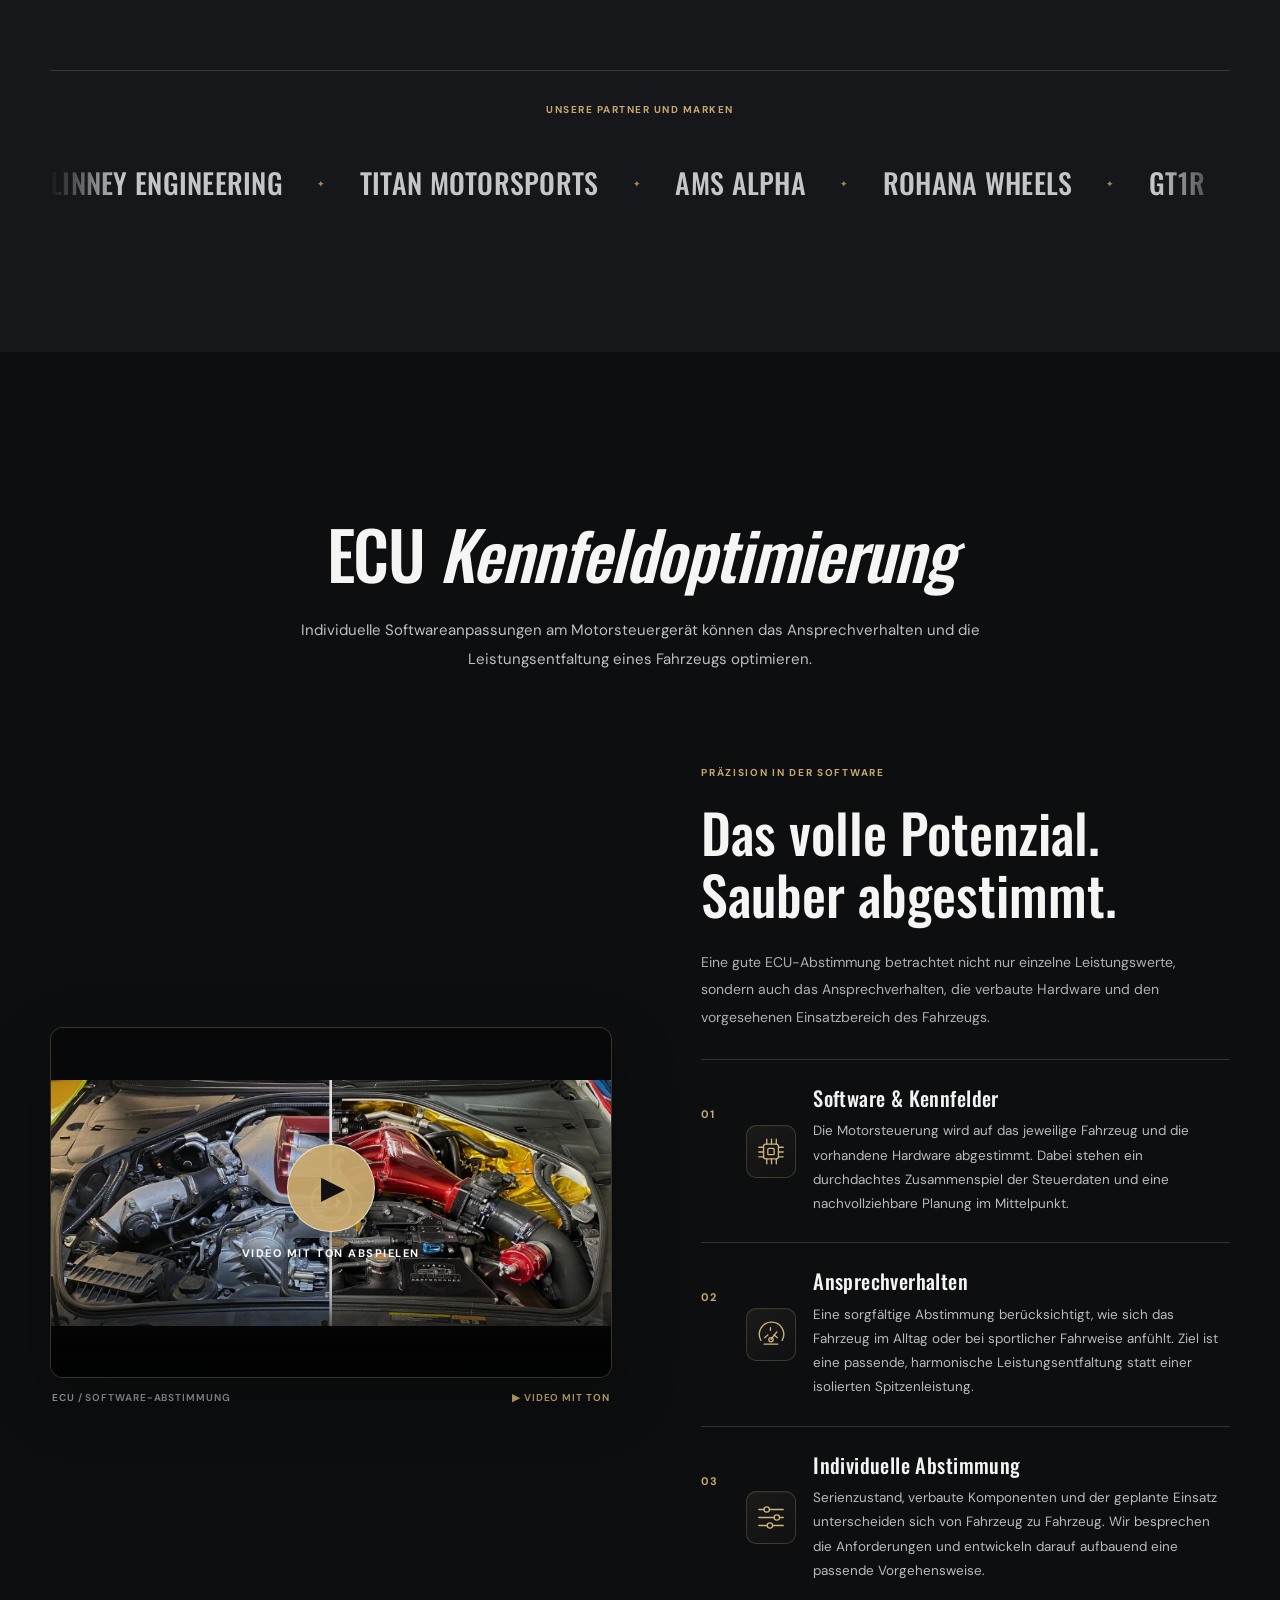
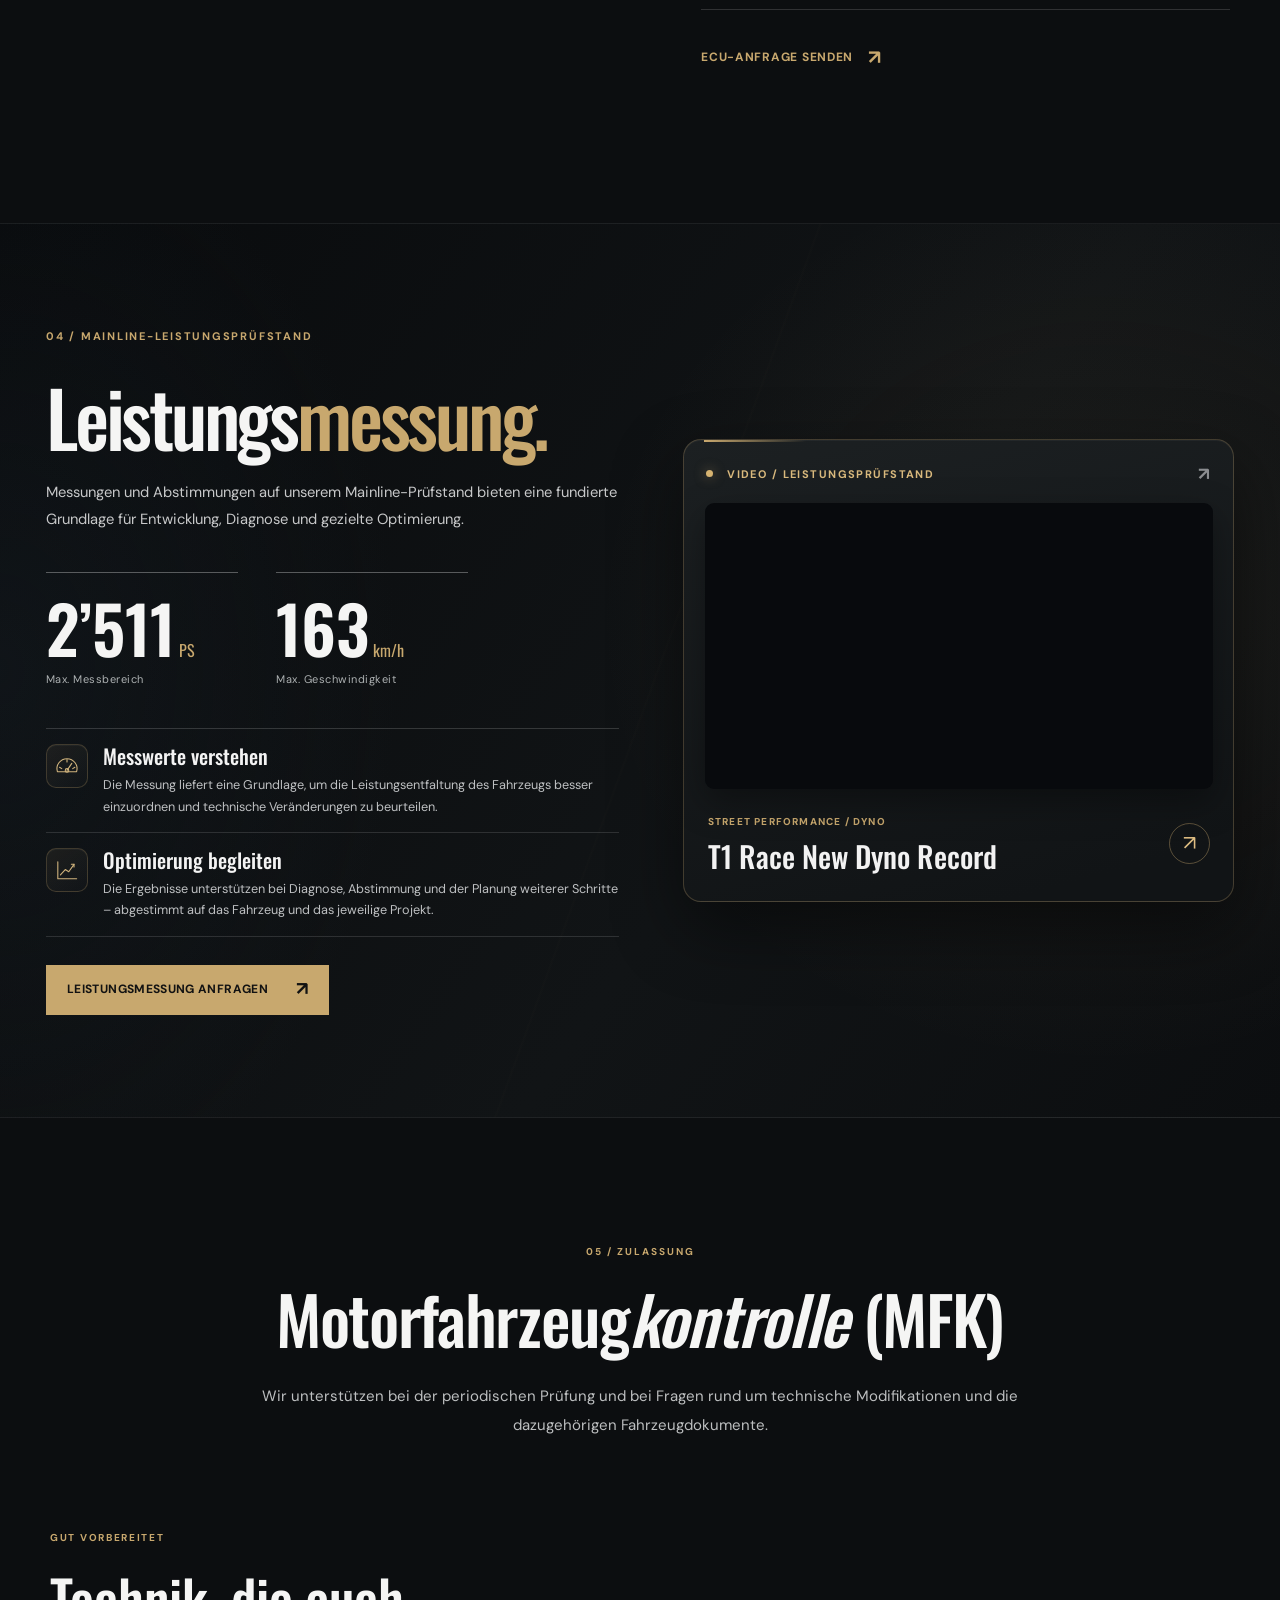
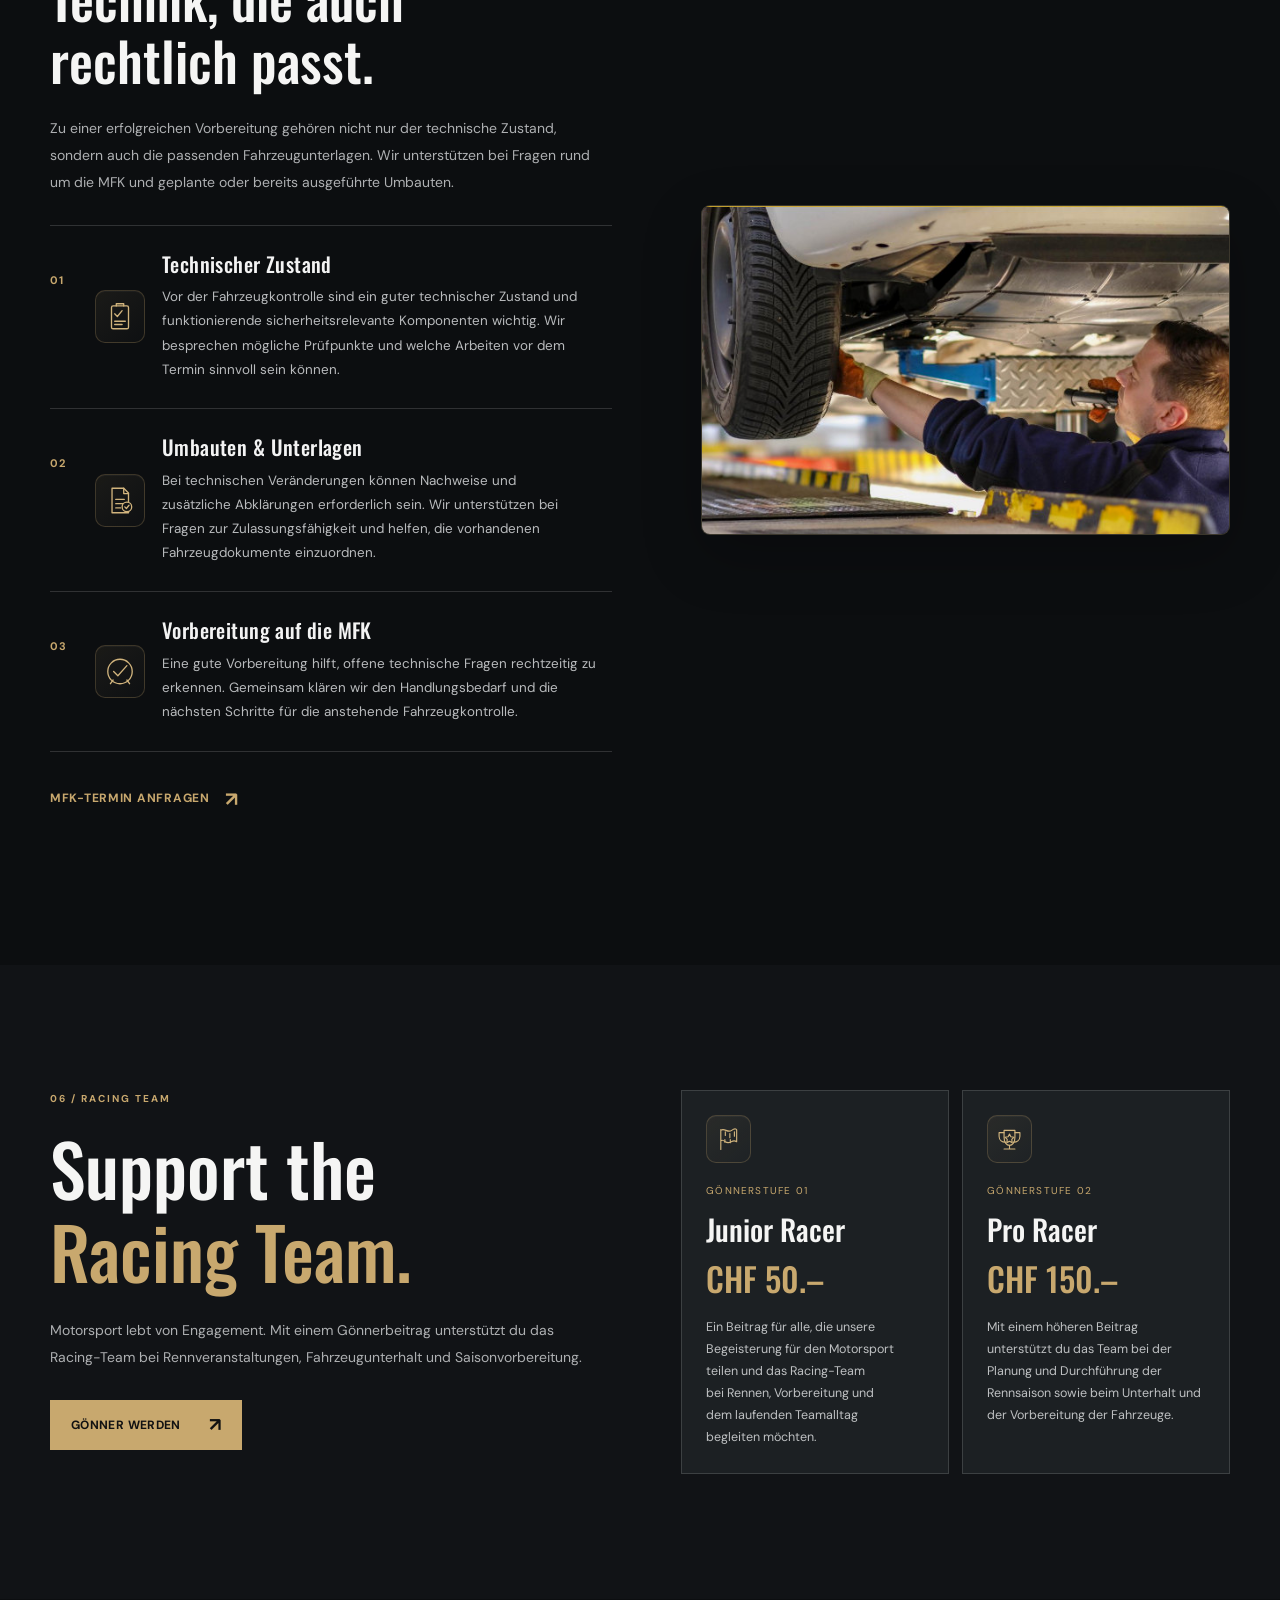
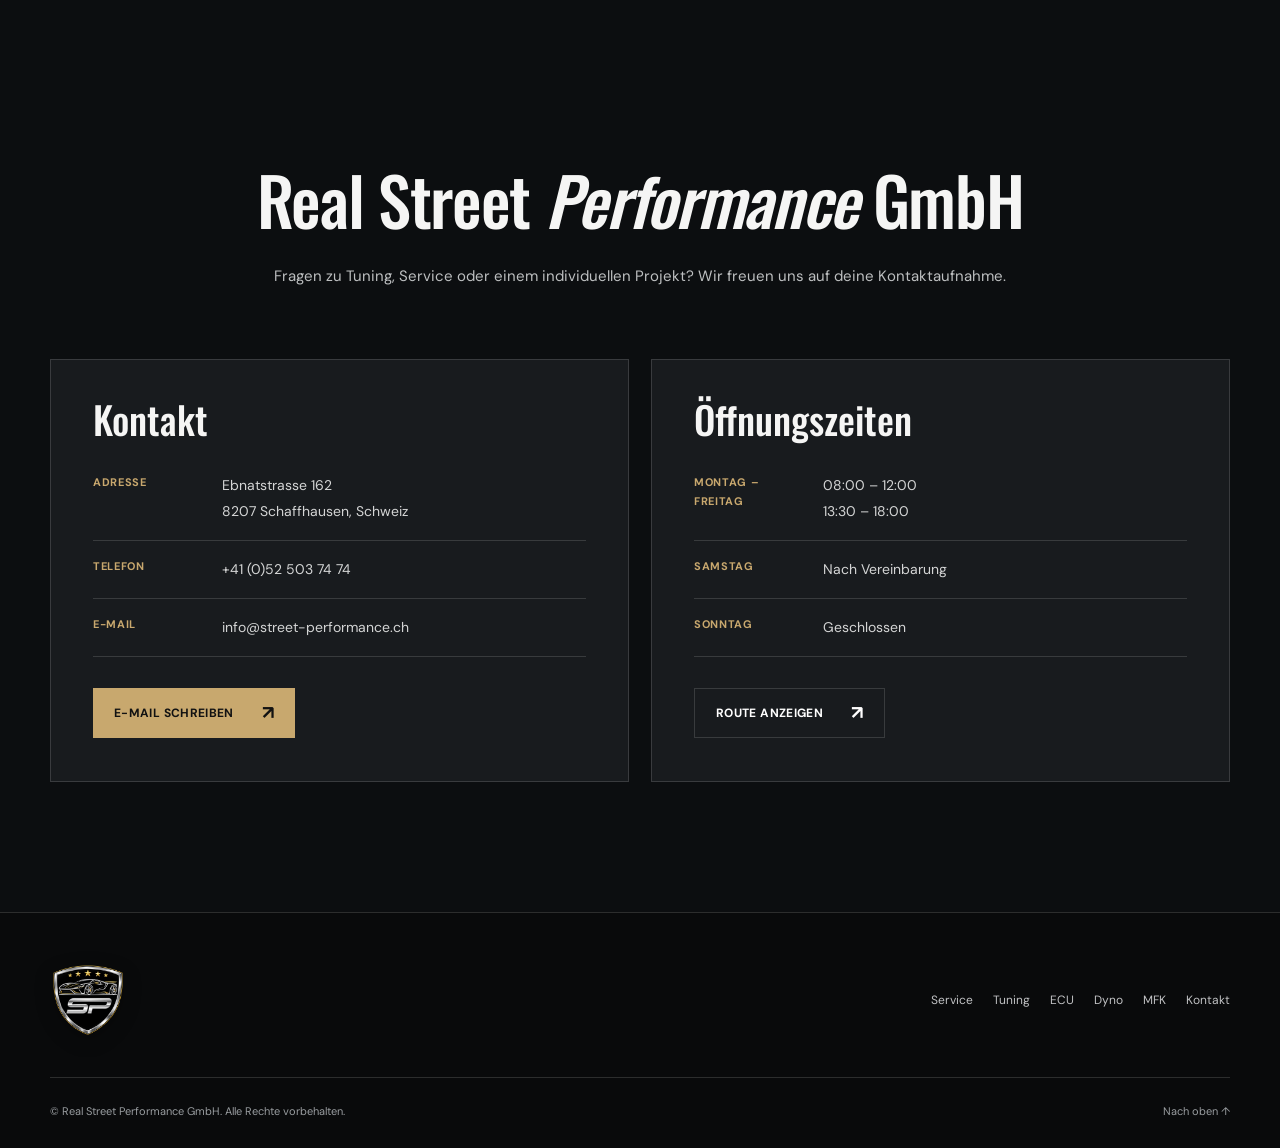
==== commit f2e65522: "Add seven distinctive gold SVG icons to smartphone menu" ====
--- a/index.html
+++ b/index.html
@@ -12,7 +12,7 @@
   <link rel="preconnect" href="https://fonts.googleapis.com">
   <link rel="preconnect" href="https://fonts.gstatic.com" crossorigin>
   <link href="https://fonts.googleapis.com/css2?family=DM+Sans:wght@400;500;600;700&family=Oswald:wght@400;500;600;700&display=swap" rel="stylesheet">
-  <link rel="stylesheet" href="style.css?v=smartphone-responsive-20261011-2">
+  <link rel="stylesheet" href="style.css?v=mobile-menu-icons-20261011-3">
   <style id="sp-floating-nav-override">
     /* Sicherheit gegen veraltete Carbon-Header-Regeln: oben kein Balken. */
     body > header.site-header { position:fixed; top:0; left:0; right:0; margin:0; z-index:1000; }
@@ -41,13 +41,13 @@
         <span class="site-wordmark" aria-hidden="true"><strong>STREET</strong><small>PERFORMANCE</small></span>
       </a>
       <nav class="main-nav" id="siteNav" aria-label="Hauptnavigation">
-        <a href="#service">Service</a>
-        <a href="#tuning">Tuning</a>
-        <a href="#ecu">ECU</a>
-        <a href="#dyno">Dyno</a>
-        <a href="#mfk">MFK</a>
-        <a href="#goenner">Gönner</a>
-        <a href="#kontakt">Kontakt</a>
+        <a href="#service">Service<span class="nav-icon" aria-hidden="true"><svg viewBox="0 0 24 24" width="22" height="22" fill="none" stroke="currentColor" stroke-width="1.8" stroke-linecap="round" stroke-linejoin="round"><path d="M14.7 6.3a4.5 4.5 0 0 0-5.7 5.7L3.2 17.8a2 2 0 1 0 2.9 2.9l5.8-5.8a4.5 4.5 0 0 0 5.7-5.7l-3.1 3.1-3.2-3.2z"/></svg></span></a>
+        <a href="#tuning">Tuning<span class="nav-icon" aria-hidden="true"><svg viewBox="0 0 24 24" width="22" height="22" fill="none" stroke="currentColor" stroke-width="1.8" stroke-linecap="round" stroke-linejoin="round"><path d="M4.9 19a10 10 0 1 1 14.2 0"/><path d="m12 14 4-4"/><circle cx="12" cy="14" r="1.3"/></svg></span></a>
+        <a href="#ecu">ECU<span class="nav-icon" aria-hidden="true"><svg viewBox="0 0 24 24" width="22" height="22" fill="none" stroke="currentColor" stroke-width="1.8" stroke-linecap="round" stroke-linejoin="round"><rect x="6" y="6" width="12" height="12" rx="2"/><path d="M9 2v4m6-4v4M9 18v4m6-4v4M2 9h4m-4 6h4m12-6h4m-4 6h4"/><rect x="10" y="10" width="4" height="4" rx=".6"/></svg></span></a>
+        <a href="#dyno">Dyno<span class="nav-icon" aria-hidden="true"><svg viewBox="0 0 24 24" width="22" height="22" fill="none" stroke="currentColor" stroke-width="1.8" stroke-linecap="round" stroke-linejoin="round"><path d="M3 3v18h18"/><path d="m7 16 4-5 3 2 5-7"/><path d="M16 6h3v3"/></svg></span></a>
+        <a href="#mfk">MFK<span class="nav-icon" aria-hidden="true"><svg viewBox="0 0 24 24" width="22" height="22" fill="none" stroke="currentColor" stroke-width="1.8" stroke-linecap="round" stroke-linejoin="round"><path d="M12 22s8-4 8-10V5l-8-3-8 3v7c0 6 8 10 8 10z"/><path d="m9 12 2 2 4-4"/></svg></span></a>
+        <a href="#goenner">Gönner<span class="nav-icon" aria-hidden="true"><svg viewBox="0 0 24 24" width="22" height="22" fill="none" stroke="currentColor" stroke-width="1.8" stroke-linecap="round" stroke-linejoin="round"><path d="m12 2 3.1 6.3 7 1-5.1 5 1.2 6.8-6.2-3.3-6.2 3.3 1.2-6.8-5.1-5 7-1z"/></svg></span></a>
+        <a href="#kontakt">Kontakt<span class="nav-icon" aria-hidden="true"><svg viewBox="0 0 24 24" width="22" height="22" fill="none" stroke="currentColor" stroke-width="1.8" stroke-linecap="round" stroke-linejoin="round"><rect x="3" y="5" width="18" height="14" rx="2"/><path d="m3 7 9 6 9-6"/></svg></span></a>
       </nav>
       <a class="header-appointment" href="termin.html" aria-label="Terminanfrage öffnen">Termin vereinbaren <span aria-hidden="true">→</span></a>
       <button class="menu-button" type="button" id="menuButton" aria-controls="siteNav" aria-expanded="false" aria-label="Navigation öffnen">
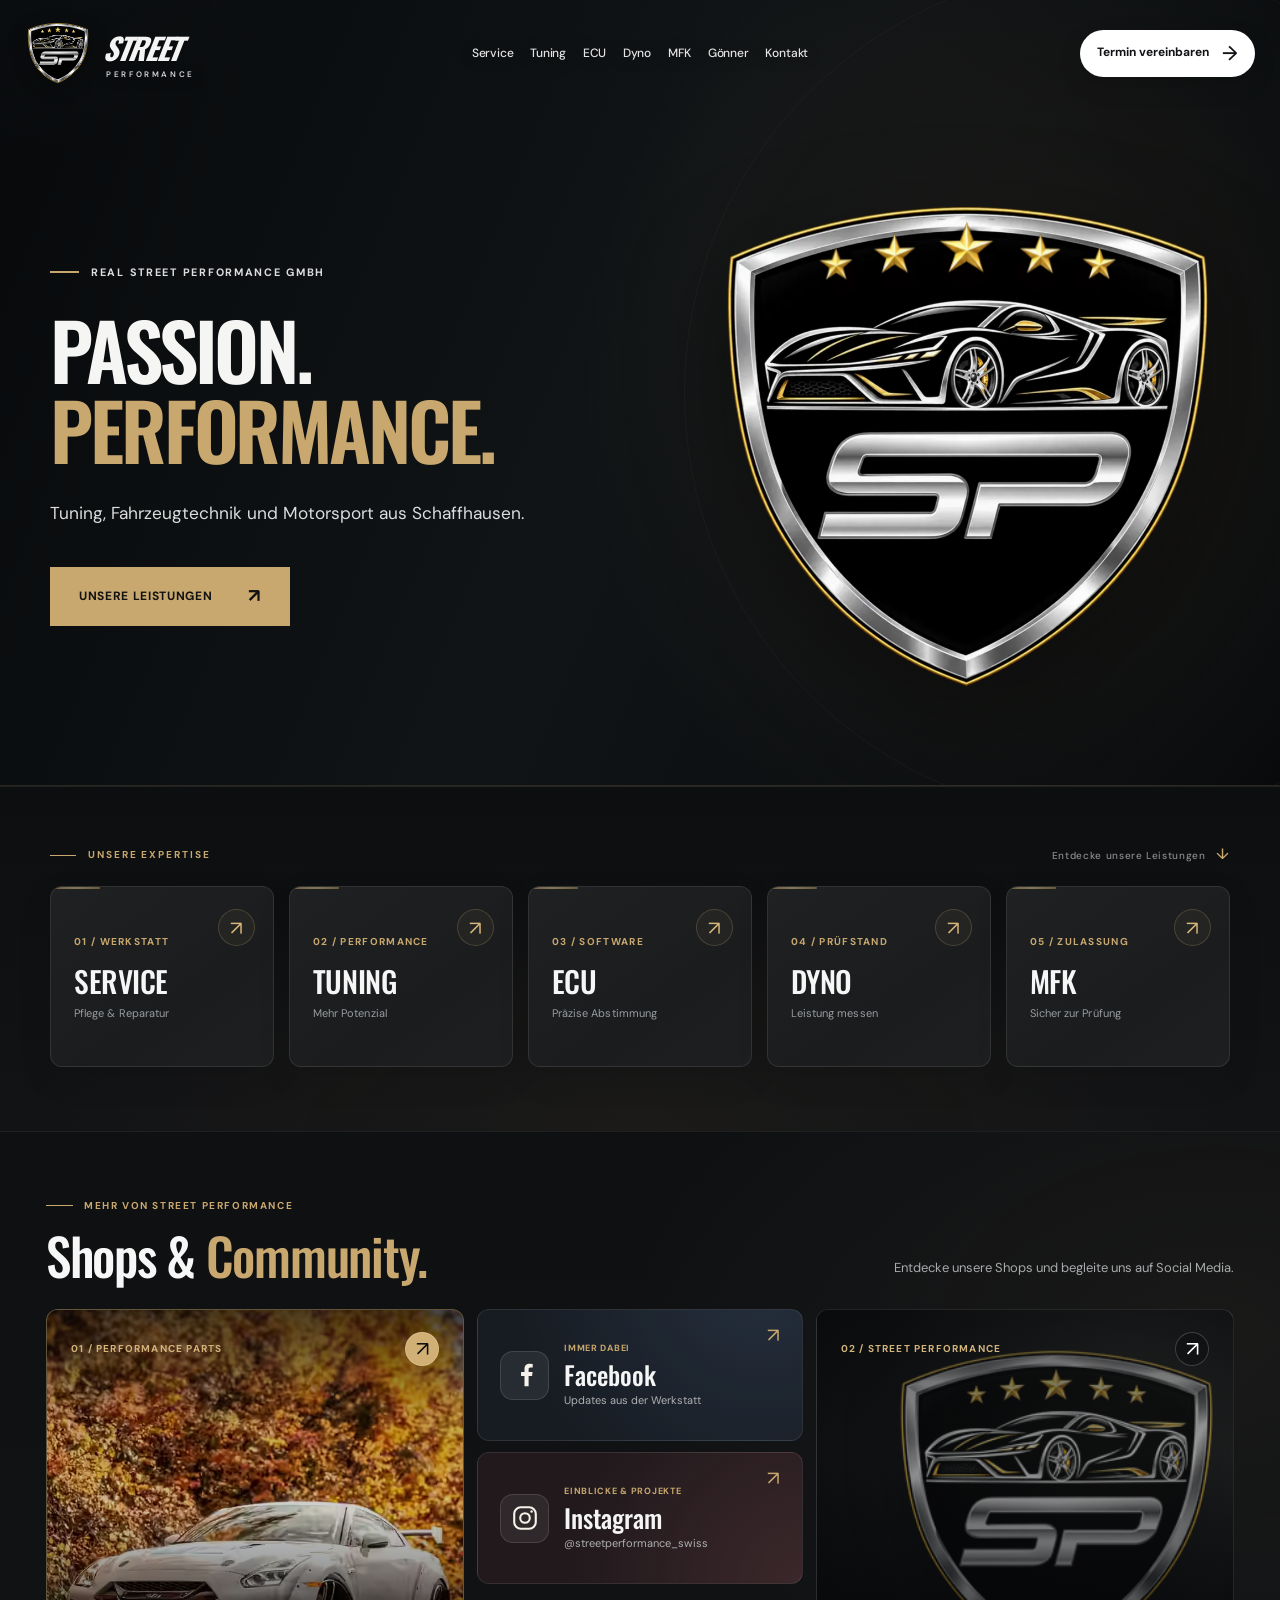
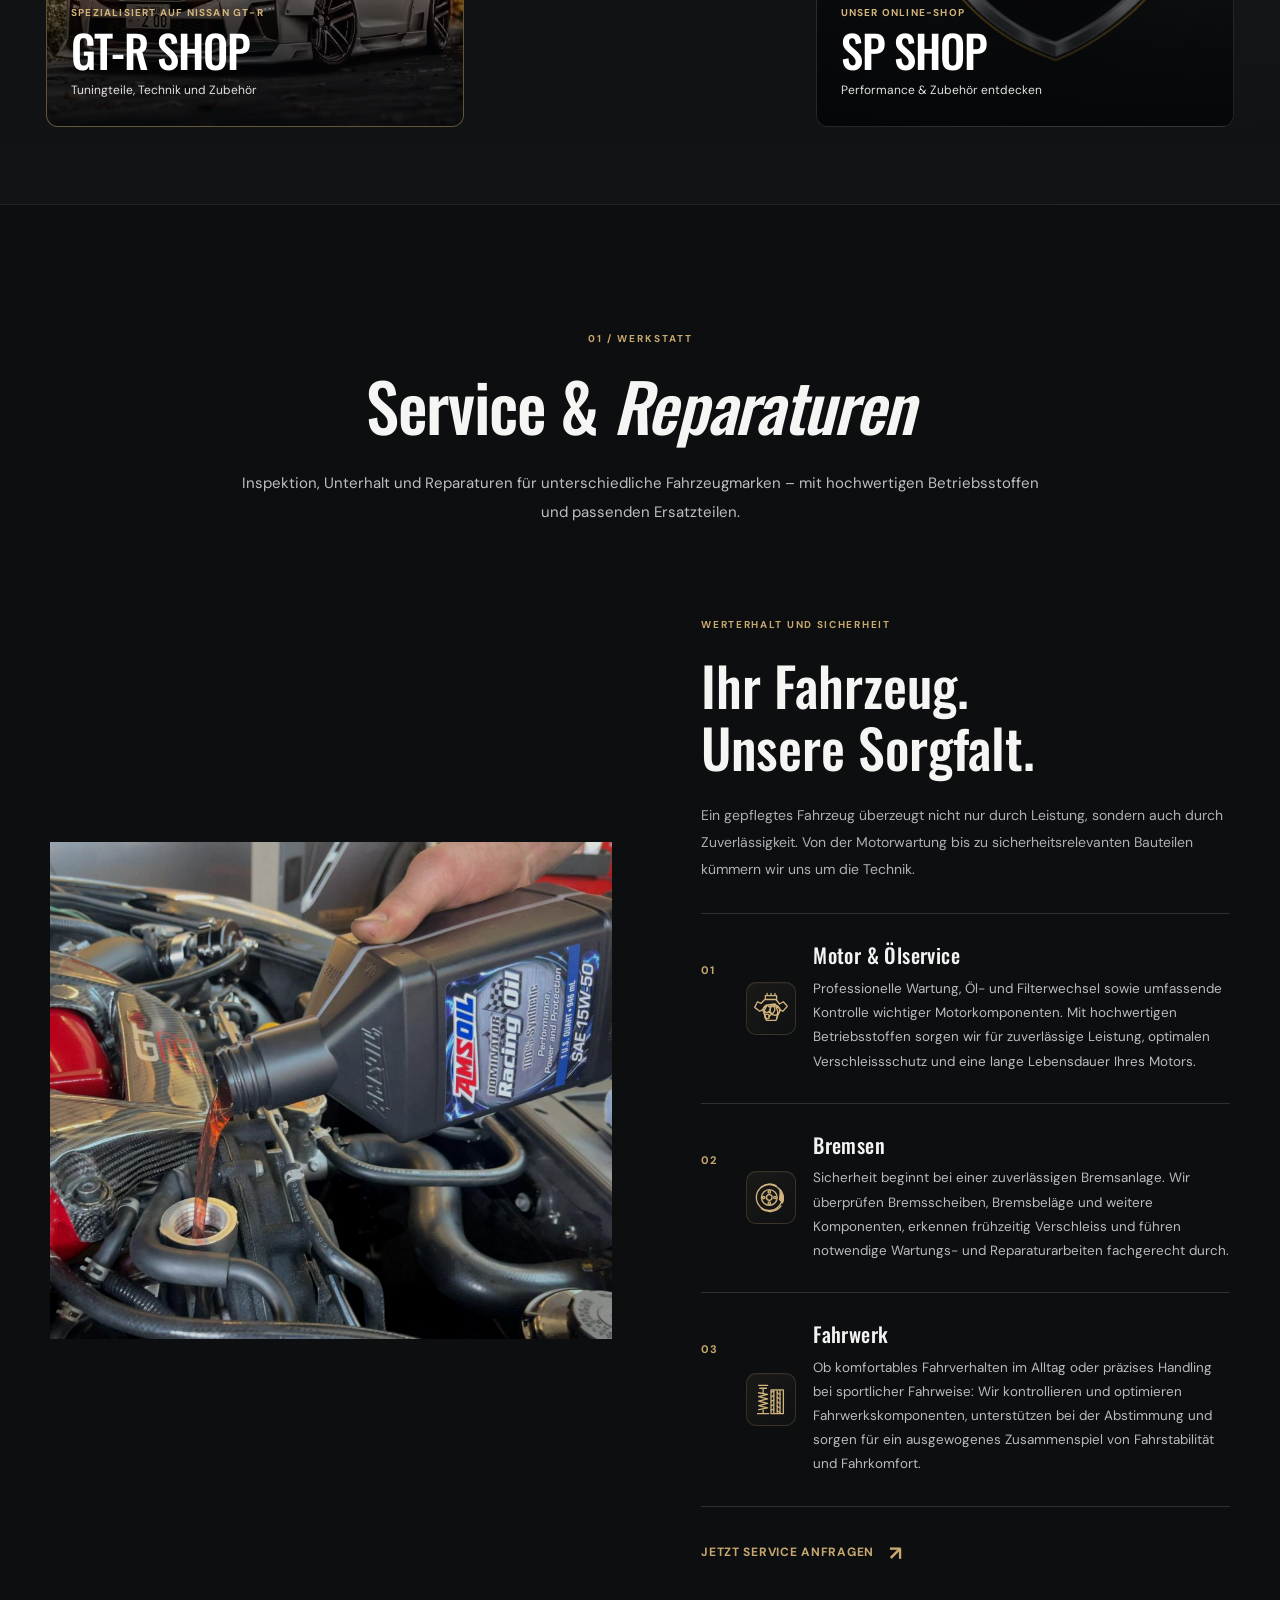
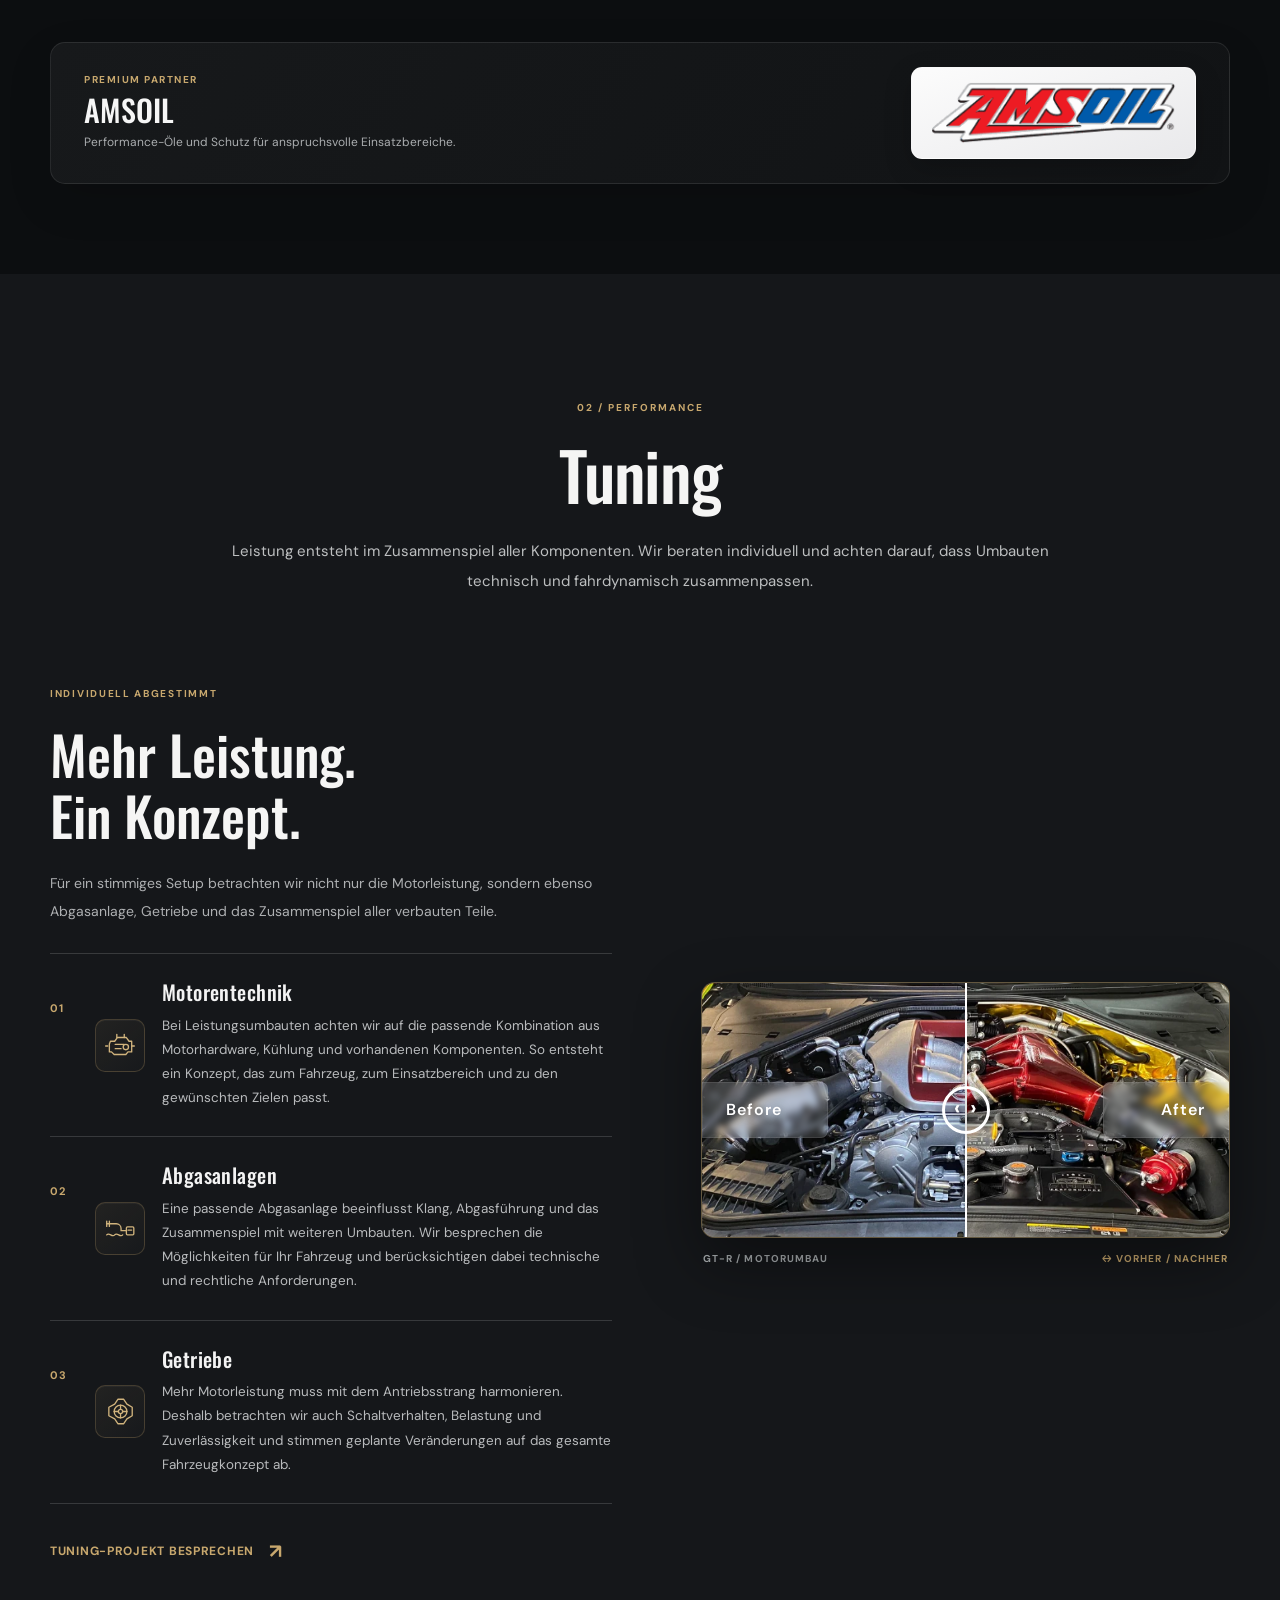
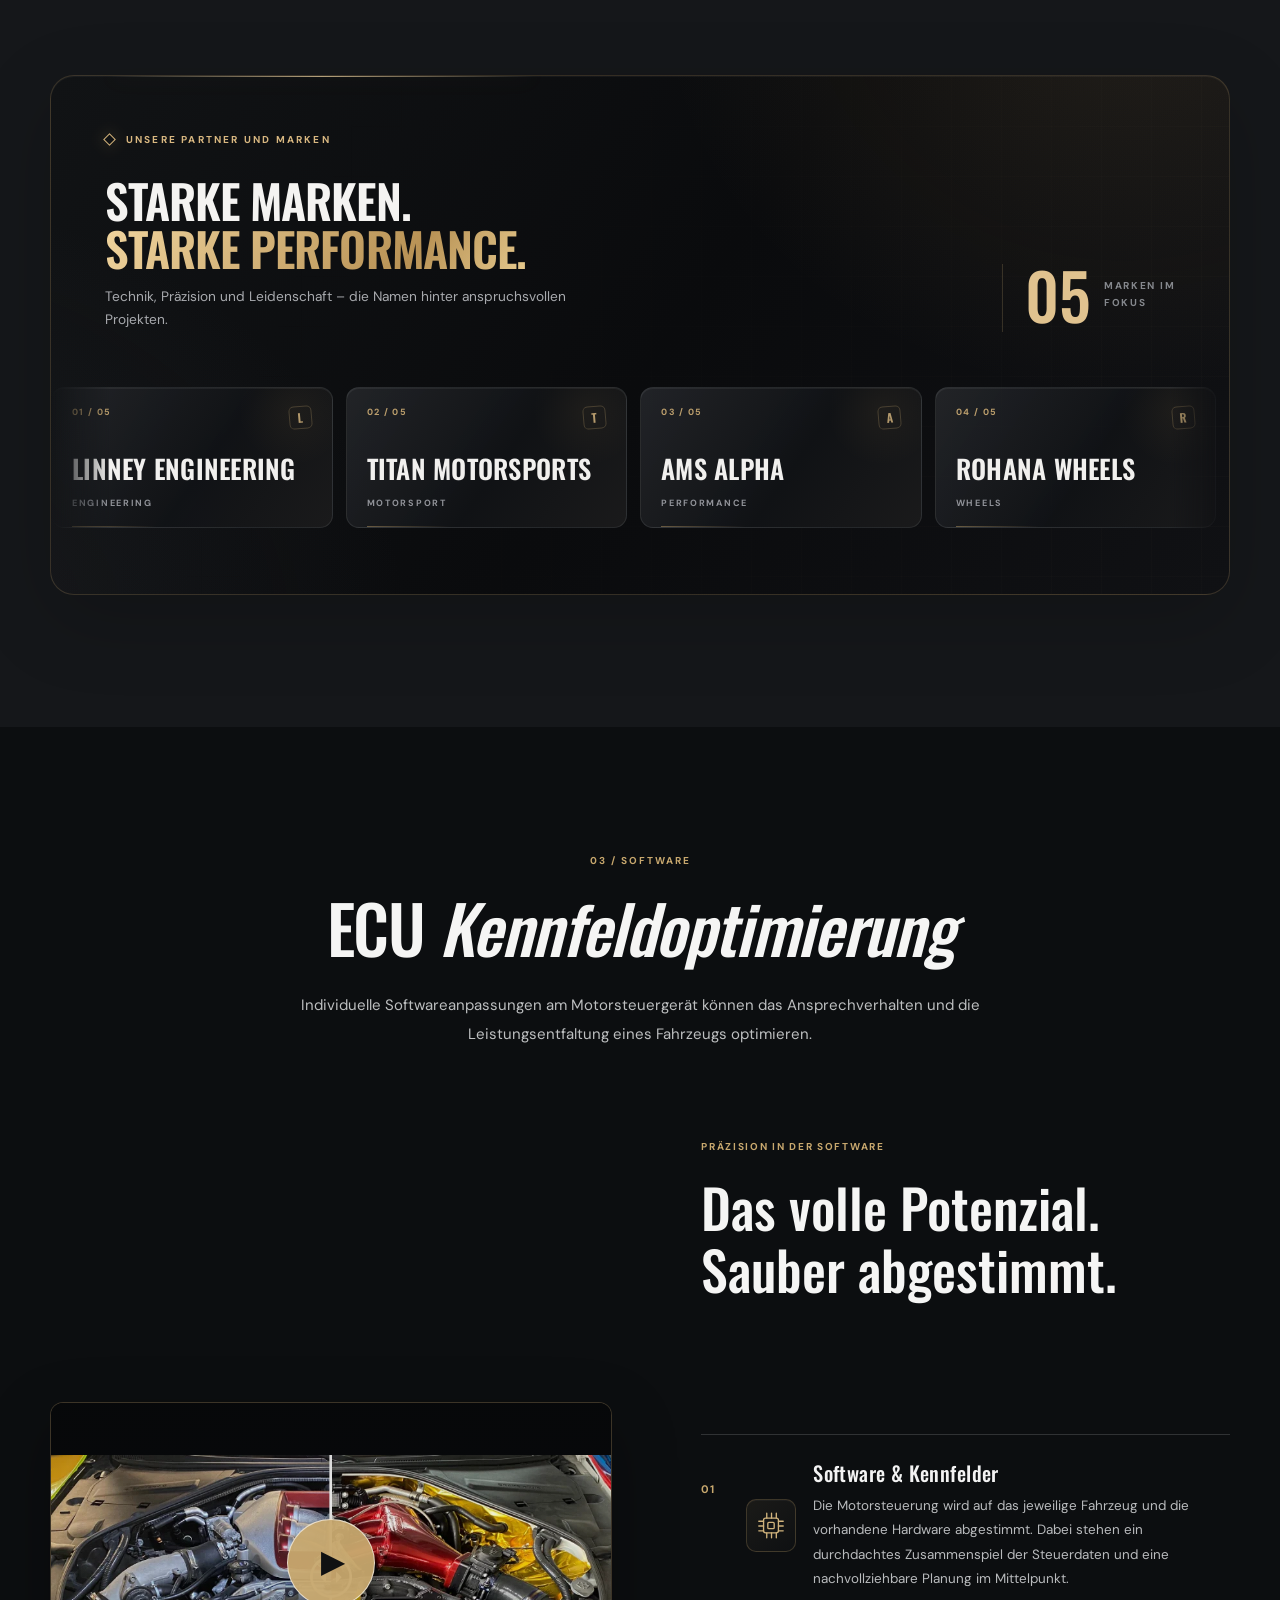
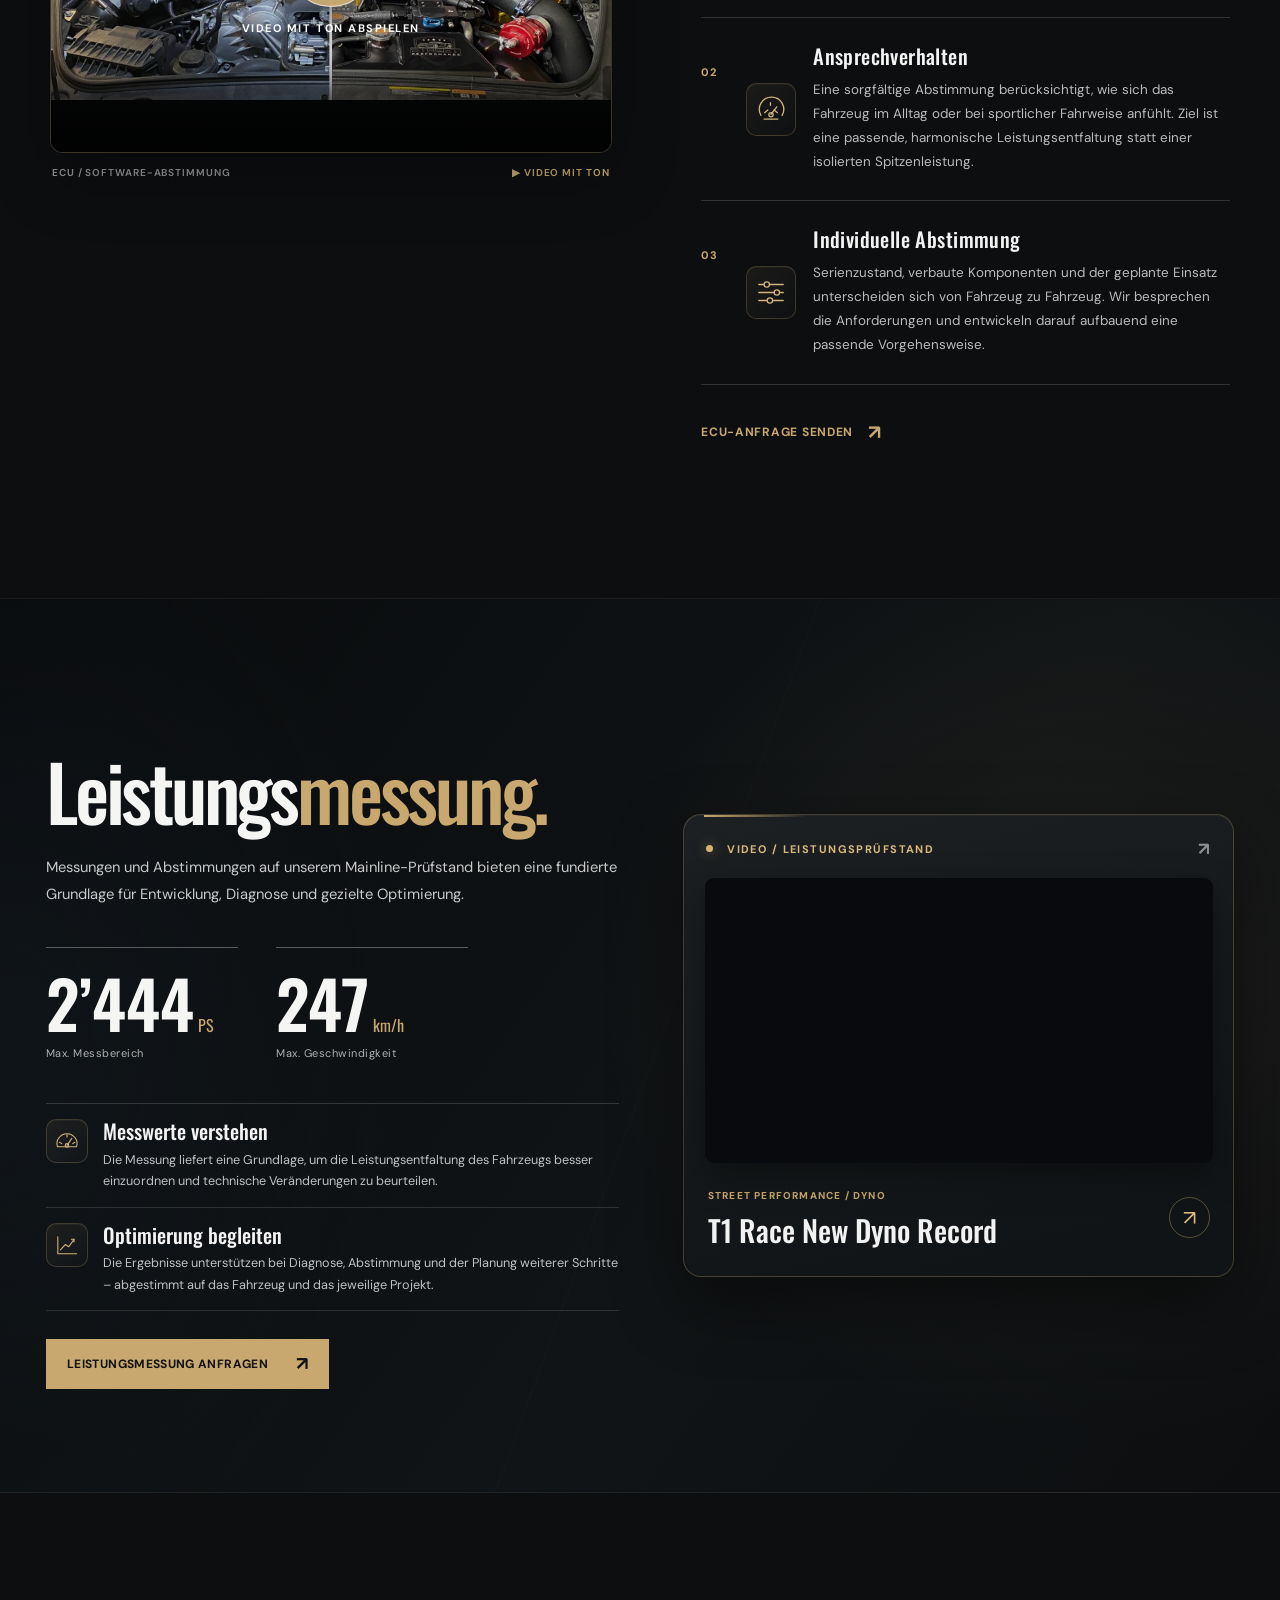
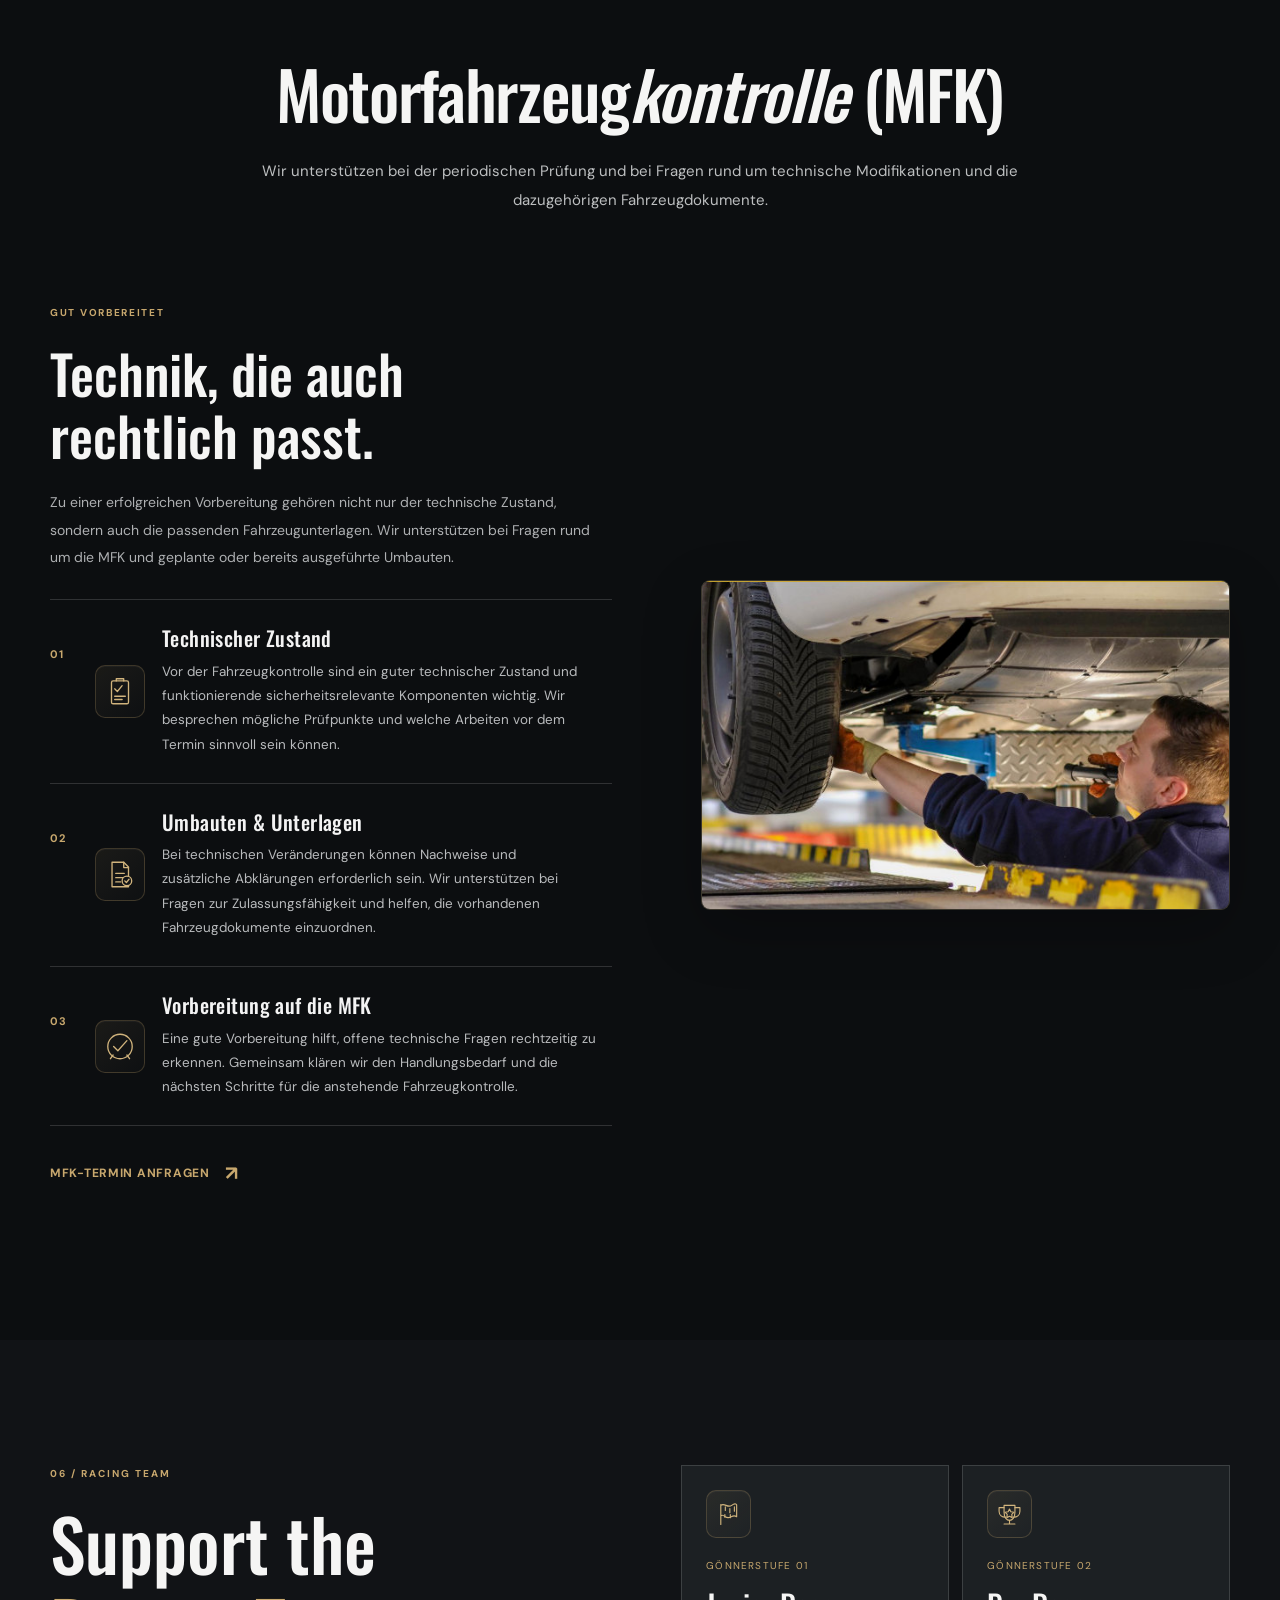
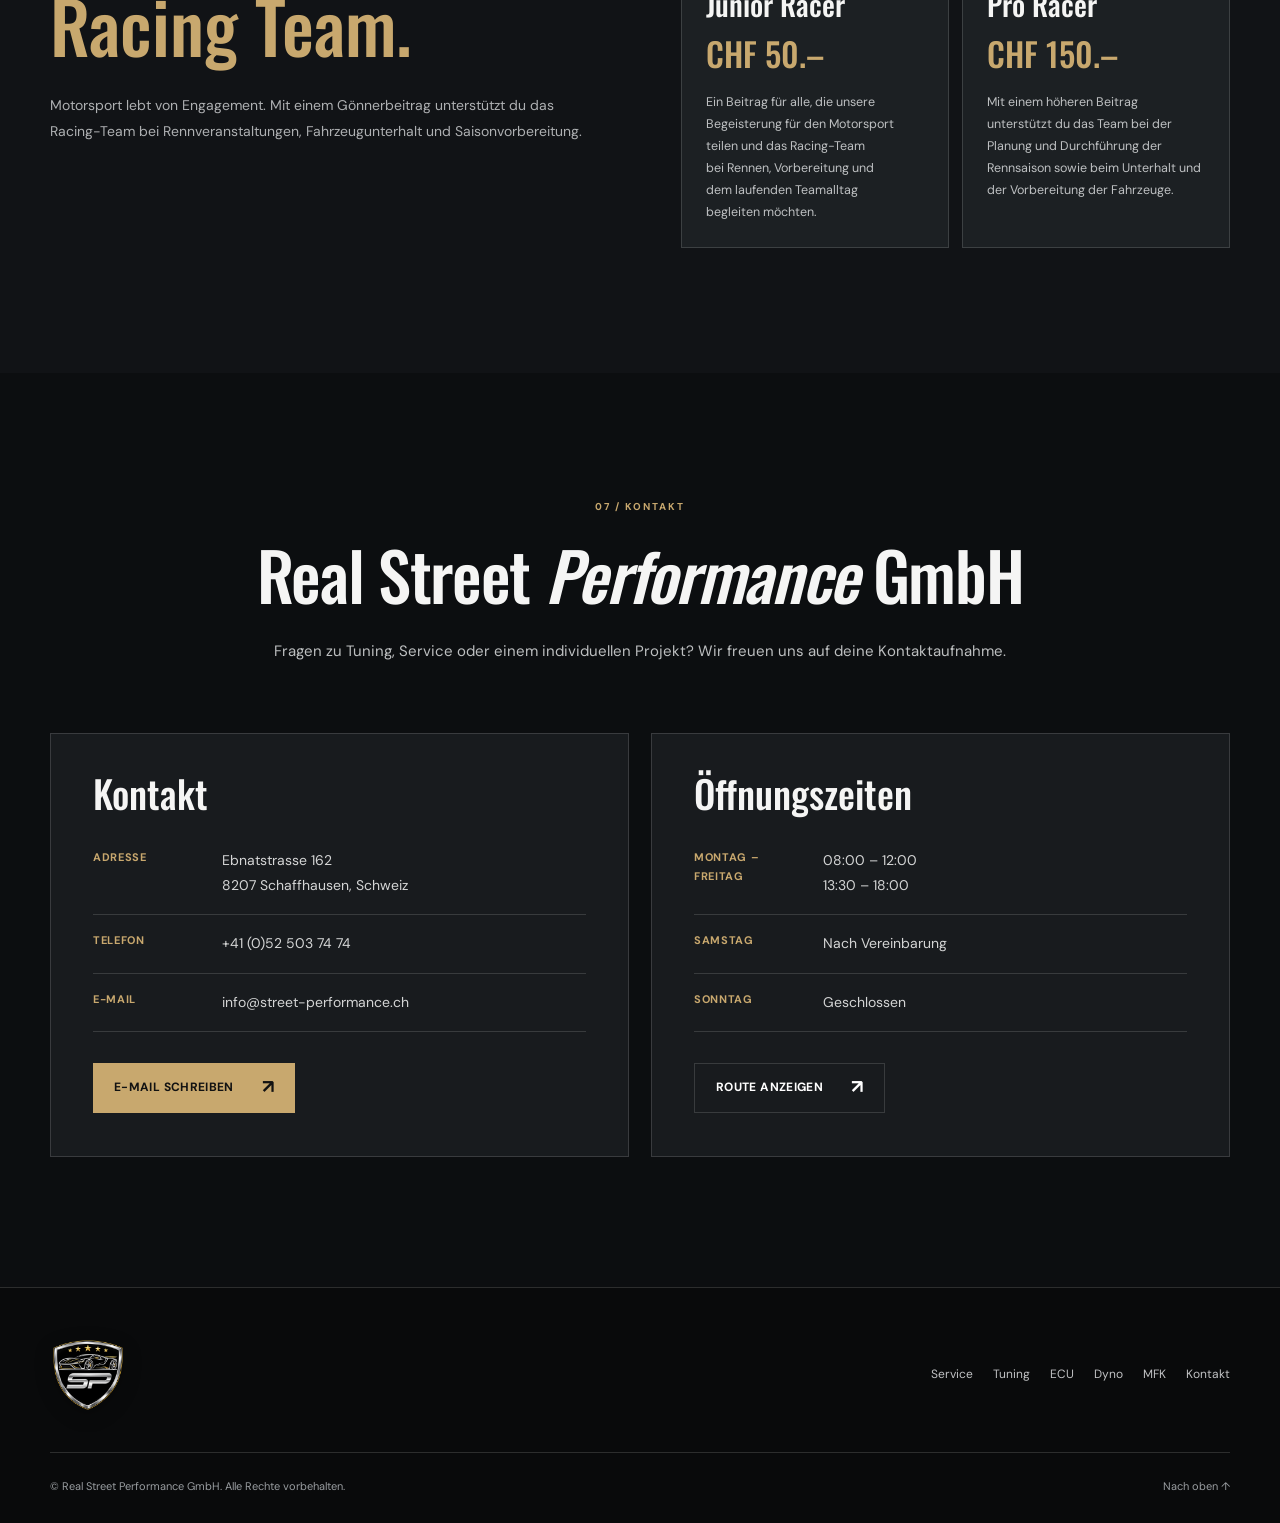
==== commit 27844bde: "Partnerband mit fünf individuellen Marken-Kacheln und Endlos-Animation aufwerten" ====
--- a/index.html
+++ b/index.html
@@ -12,7 +12,7 @@
   <link rel="preconnect" href="https://fonts.googleapis.com">
   <link rel="preconnect" href="https://fonts.gstatic.com" crossorigin>
   <link href="https://fonts.googleapis.com/css2?family=DM+Sans:wght@400;500;600;700&family=Oswald:wght@400;500;600;700&display=swap" rel="stylesheet">
-  <link rel="stylesheet" href="style.css?v=mobile-menu-icons-20261011-3">
+  <link rel="stylesheet" href="style.css?v=brands-premium-20261012-1">
   <style id="sp-floating-nav-override">
     /* Sicherheit gegen veraltete Carbon-Header-Regeln: oben kein Balken. */
     body > header.site-header { position:fixed; top:0; left:0; right:0; margin:0; z-index:1000; }
@@ -226,27 +226,42 @@
             <a class="text-link" href="termin.html?anfrage=tuning&amp;v=leistungsnamen-fix-20261011-1">Tuning-Projekt besprechen <span>↗</span></a>
           </div>
         </div>
-        <div class="brands reveal" aria-label="Marken und Partner">
-          <span>UNSERE PARTNER UND MARKEN</span>
-          <div class="brands-marquee" aria-label="Endlos laufende Marken-Leiste">
+        <section class="brands brands-premium reveal" aria-labelledby="brands-premium-heading">
+          <div class="brands-head">
+            <div class="brands-heading-copy">
+              <span class="brands-eyebrow"><span class="brands-eyebrow-diamond" aria-hidden="true"></span> UNSERE PARTNER UND MARKEN</span>
+              <h3 id="brands-premium-heading">STARKE MARKEN.<br><em>STARKE PERFORMANCE.</em></h3>
+              <p>Technik, Präzision und Leidenschaft – die Namen hinter anspruchsvollen Projekten.</p>
+            </div>
+            <div class="brands-count" aria-label="Fünf Marken">
+              <span class="brands-count-value">05</span>
+              <span class="brands-count-caption">MARKEN IM<br>FOKUS</span>
+            </div>
+          </div>
+          <div class="brands-marquee" aria-label="Endlos laufende Partner- und Markenübersicht">
             <div class="brands-track">
-              <div class="brands-group" role="list">
-              <b role="listitem">LINNEY ENGINEERING</b>
-              <b role="listitem">TITAN MOTORSPORTS</b>
-              <b role="listitem">AMS ALPHA</b>
-              <b role="listitem">ROHANA WHEELS</b>
-              <b role="listitem">GT1R</b>
+              <div class="brands-group" role="list" aria-label="Markennamen">
+                <div class="brand-tile brand-tile-linney" role="listitem"><span class="brand-tile-top"><span class="brand-tile-number">01 / 05</span><span class="brand-tile-monogram" aria-hidden="true">L</span></span><strong class="brand-tile-name">LINNEY ENGINEERING</strong><span class="brand-tile-category">ENGINEERING</span></div>
+                <div class="brand-tile brand-tile-titan" role="listitem"><span class="brand-tile-top"><span class="brand-tile-number">02 / 05</span><span class="brand-tile-monogram" aria-hidden="true">T</span></span><strong class="brand-tile-name">TITAN MOTORSPORTS</strong><span class="brand-tile-category">MOTORSPORT</span></div>
+                <div class="brand-tile brand-tile-ams" role="listitem"><span class="brand-tile-top"><span class="brand-tile-number">03 / 05</span><span class="brand-tile-monogram" aria-hidden="true">A</span></span><strong class="brand-tile-name">AMS ALPHA</strong><span class="brand-tile-category">PERFORMANCE</span></div>
+                <div class="brand-tile brand-tile-rohana" role="listitem"><span class="brand-tile-top"><span class="brand-tile-number">04 / 05</span><span class="brand-tile-monogram" aria-hidden="true">R</span></span><strong class="brand-tile-name">ROHANA WHEELS</strong><span class="brand-tile-category">WHEELS</span></div>
+                <div class="brand-tile brand-tile-gt1r" role="listitem"><span class="brand-tile-top"><span class="brand-tile-number">05 / 05</span><span class="brand-tile-monogram" aria-hidden="true">G</span></span><strong class="brand-tile-name">GT1R</strong><span class="brand-tile-category">PERFORMANCE PARTS</span></div>
               </div>
               <div class="brands-group" aria-hidden="true">
-              <b>LINNEY ENGINEERING</b>
-              <b>TITAN MOTORSPORTS</b>
-              <b>AMS ALPHA</b>
-              <b>ROHANA WHEELS</b>
-              <b>GT1R</b>
+                <div class="brand-tile brand-tile-linney"><span class="brand-tile-top"><span class="brand-tile-number">01 / 05</span><span class="brand-tile-monogram" aria-hidden="true">L</span></span><strong class="brand-tile-name">LINNEY ENGINEERING</strong><span class="brand-tile-category">ENGINEERING</span></div>
+                <div class="brand-tile brand-tile-titan"><span class="brand-tile-top"><span class="brand-tile-number">02 / 05</span><span class="brand-tile-monogram" aria-hidden="true">T</span></span><strong class="brand-tile-name">TITAN MOTORSPORTS</strong><span class="brand-tile-category">MOTORSPORT</span></div>
+                <div class="brand-tile brand-tile-ams"><span class="brand-tile-top"><span class="brand-tile-number">03 / 05</span><span class="brand-tile-monogram" aria-hidden="true">A</span></span><strong class="brand-tile-name">AMS ALPHA</strong><span class="brand-tile-category">PERFORMANCE</span></div>
+                <div class="brand-tile brand-tile-rohana"><span class="brand-tile-top"><span class="brand-tile-number">04 / 05</span><span class="brand-tile-monogram" aria-hidden="true">R</span></span><strong class="brand-tile-name">ROHANA WHEELS</strong><span class="brand-tile-category">WHEELS</span></div>
+                <div class="brand-tile brand-tile-gt1r"><span class="brand-tile-top"><span class="brand-tile-number">05 / 05</span><span class="brand-tile-monogram" aria-hidden="true">G</span></span><strong class="brand-tile-name">GT1R</strong><span class="brand-tile-category">PERFORMANCE PARTS</span></div>
               </div>
             </div>
           </div>
-        </div>
+          <div class="brands-foot" aria-hidden="true">
+            <span class="brands-foot-signal"><span class="brands-foot-pulse"></span> PERFORMANCE NETWORK</span>
+            <span class="brands-foot-rule"></span>
+            <span class="brands-foot-tag">STREET PERFORMANCE <span>✦</span> SWITZERLAND</span>
+          </div>
+        </section>
       </div>
     </section>
 
--- a/style.css
+++ b/style.css
@@ -2963,3 +2963,250 @@
   #top .hero-message h1 { font-size: 29px; }
   .quick-services-grid { grid-template-columns: 1fr 1fr; }
 }
+
+
+/* Mobile menu — feine Gold-Icons statt Pfeilen; Desktop-Navigation unverändert. */
+.site-header .main-nav .nav-icon { display: none; }
+@media (max-width: 760px) {
+  .site-header .main-nav {
+    padding: 15px max(15px, calc((100vw - 520px) / 2)) calc(20px + env(safe-area-inset-bottom, 0px));
+  }
+  .site-header .main-nav a {
+    display: flex;
+    align-items: center;
+    gap: 12px;
+    min-height: 68px;
+    padding: 11px 9px;
+    font-size: clamp(21px, 6.2vw, 24px);
+    line-height: 1.18;
+    border-bottom: 1px solid rgba(255,255,255,.085);
+  }
+  .site-header .main-nav a::before {
+    flex: 0 0 30px;
+    width: 30px;
+    font-size: 10px;
+    letter-spacing: .09em;
+  }
+  /* Alte Pfeil-Pseudoelemente in dieser Ansicht komplett ersetzen. */
+  .site-header .main-nav a::after {
+    content: none;
+    display: none;
+  }
+  .site-header .main-nav .nav-icon {
+    display: grid;
+    place-items: center;
+    flex: 0 0 44px;
+    width: 44px;
+    height: 44px;
+    margin-left: auto;
+    border: 1px solid rgba(200,168,110,.35);
+    border-radius: 11px;
+    color: #dbc08d;
+    background: linear-gradient(145deg,rgba(200,168,110,.11),rgba(200,168,110,.035));
+    box-shadow: inset 0 1px 0 rgba(255,255,255,.045);
+    transition: border-color .25s ease, background .25s ease,
+                color .25s ease, transform .3s cubic-bezier(.22,1,.36,1);
+  }
+  .site-header .main-nav .nav-icon svg {
+    display: block;
+    width: 22px;
+    height: 22px;
+    flex: none;
+  }
+  .site-header .main-nav a:hover .nav-icon,
+  .site-header .main-nav a:focus-visible .nav-icon,
+  .site-header .main-nav a.active .nav-icon {
+    color: #f2d49e;
+    background: rgba(200,168,110,.17);
+    border-color: rgba(224,190,128,.78);
+    transform: translateY(-2px);
+  }
+}
+@media (max-width: 360px) {
+  .site-header .main-nav { padding-inline: 12px; }
+  .site-header .main-nav a { gap: 9px; min-height: 62px; font-size: 20px; padding-inline: 7px; }
+  .site-header .main-nav a::before { flex-basis: 26px; width: 26px; }
+  .site-header .main-nav .nav-icon { flex-basis: 40px; width: 40px; height: 40px; }
+  .site-header .main-nav .nav-icon svg { width: 21px; height: 21px; }
+}
+@media (prefers-reduced-motion: reduce) {
+  .site-header .main-nav .nav-icon { transition: none; }
+}
+
+
+/* SP PREMIUM MARKEN-GALERIE (2026): Carbon-black glass, gold, seamless marquee */
+#tuning .brands-premium {
+  position:relative;isolation:isolate;overflow:hidden;
+  margin-top:clamp(62px,7vw,105px);padding:clamp(26px,4vw,52px) 0 22px;
+  border:1px solid rgba(196,165,108,.22);border-radius:clamp(16px,2vw,24px);
+  text-align:left;
+  background:radial-gradient(ellipse 52% 105% at 91% -18%,rgba(208,167,100,.115),transparent 76%),
+             radial-gradient(ellipse 62% 110% at -19% 109%,rgba(77,81,91,.18),transparent 80%),
+             linear-gradient(125deg,#111315,#0a0b0d 52%,#101114);
+  box-shadow:0 24px 80px rgba(0,0,0,.18),inset 0 1px 0 rgba(255,255,255,.045)
+}
+#tuning .brands-premium::before {
+  content:"";position:absolute;inset:0;z-index:-1;pointer-events:none;
+  background-image:linear-gradient(rgba(226,202,165,.025) 1px,transparent 1px),
+                   linear-gradient(90deg,rgba(226,202,165,.025) 1px,transparent 1px);
+  background-size:50px 50px;
+  -webkit-mask-image:linear-gradient(110deg,transparent 15%,rgba(0,0,0,.7) 84%);
+  mask-image:linear-gradient(110deg,transparent 15%,rgba(0,0,0,.7) 84%)
+}
+#tuning .brands-premium::after {
+  content:"";position:absolute;top:0;left:5%;width:36%;height:1px;pointer-events:none;
+  background:linear-gradient(90deg,transparent,rgba(232,205,155,.75),transparent);
+  box-shadow:0 0 22px rgba(230,194,126,.29)
+}
+#tuning .brands-premium > .brands-head {
+  position:relative;z-index:1;display:flex;align-items:flex-end;justify-content:space-between;
+  gap:22px;flex-wrap:nowrap;margin:0;padding:0 clamp(24px,4.2vw,62px)
+}
+#tuning .brands-heading-copy{min-width:0}
+#tuning .brands-eyebrow {
+  display:inline-flex;align-items:center;gap:12px;color:#d9b881;
+  font:700 10px/1.4 "DM Sans",Arial,sans-serif;letter-spacing:.22em;text-transform:uppercase
+}
+#tuning .brands-eyebrow-diamond {
+  width:9px;height:9px;flex:0 0 9px;border:1px solid #dbb87e;
+  transform:rotate(45deg);box-shadow:0 0 15px rgba(212,169,98,.25)
+}
+#tuning .brands-head h3 {
+  margin:clamp(15px,2vw,23px) 0 12px;color:#f4f3f1;
+  font:600 clamp(30px,3.65vw,57px)/1.04 "Oswald","Arial Narrow",Arial,sans-serif;
+  letter-spacing:-.02em;text-transform:uppercase
+}
+#tuning .brands-head h3 em {
+  font-style:normal;color:#d3b47d;
+  background:linear-gradient(125deg,#f1d6a0,#b89255 72%,#e8cc90);
+  -webkit-background-clip:text;background-clip:text;-webkit-text-fill-color:transparent
+}
+#tuning .brands-head p {
+  max-width:510px;margin:0;color:#a8aaae;
+  font:400 clamp(12px,1.07vw,14px)/1.7 "DM Sans",Arial,sans-serif
+}
+#tuning .brands-count {
+  display:flex;align-items:center;gap:13px;flex:0 0 auto;padding:0 0 7px 22px;
+  border-left:1px solid rgba(210,178,122,.2)
+}
+#tuning .brands-count-value{
+  color:#e0c28f;font:500 clamp(43px,5vw,72px)/.95 "Oswald","Arial Narrow",Arial,sans-serif
+}
+#tuning .brands-count-caption{
+  color:#85888d;font:700 10px/1.7 "DM Sans",Arial,sans-serif;letter-spacing:.17em
+}
+#tuning .brands-premium > .brands-marquee {
+  --brand-card-width:clamp(232px,22vw,303px);
+  display:block;width:100%;overflow:hidden;flex-wrap:nowrap;
+  margin:clamp(24px,3.5vw,41px) 0 0;padding:14px 0 23px;isolation:isolate;
+  -webkit-mask-image:linear-gradient(90deg,transparent,#000 5%,#000 95%,transparent);
+  mask-image:linear-gradient(90deg,transparent,#000 5%,#000 95%,transparent)
+}
+#tuning .brands-premium .brands-track{
+  display:flex;width:max-content;align-items:stretch;gap:0;flex-wrap:nowrap;
+  animation:brands-infinite-scroll 38s linear infinite;will-change:transform
+}
+#tuning .brands-premium .brands-marquee:hover .brands-track{animation-play-state:paused}
+#tuning .brands-premium .brands-group{
+  display:flex;gap:13px;align-items:stretch;flex:0 0 auto;
+  width:max-content;padding-right:13px;white-space:normal
+}
+#tuning .brands-premium .brand-tile {
+  position:relative;display:flex;flex-direction:column;justify-content:space-between;
+  flex:0 0 var(--brand-card-width);width:var(--brand-card-width);
+  min-height:clamp(132px,11vw,154px);padding:18px 20px 17px;overflow:hidden;
+  border:1px solid rgba(207,212,217,.105);border-radius:13px;
+  background:linear-gradient(125deg,rgba(39,41,45,.82),rgba(17,19,22,.95) 55%,rgba(27,27,28,.97));
+  box-shadow:inset 0 1px 0 rgba(255,255,255,.055);
+  transition:border-color .32s,box-shadow .32s,transform .32s
+}
+#tuning .brands-premium .brand-tile::before{
+  content:"";position:absolute;top:-32px;right:-16px;width:110px;height:110px;
+  border-radius:50%;pointer-events:none;
+  background:radial-gradient(circle,rgba(204,161,91,.13),transparent 70%);
+  opacity:.46;transition:opacity .32s,transform .4s
+}
+#tuning .brands-premium .brand-tile::after{
+  content:"";position:absolute;inset:auto auto 0 20px;width:30%;height:1px;
+  pointer-events:none;background:linear-gradient(90deg,rgba(206,171,110,.9),transparent);
+  opacity:.50;transition:width .3s,opacity .3s
+}
+#tuning .brands-premium .brand-tile:hover{
+  border-color:rgba(215,178,111,.58);transform:translateY(-4px);
+  box-shadow:inset 0 1px 0 rgba(255,255,255,.07),0 13px 30px rgba(0,0,0,.22)
+}
+#tuning .brands-premium .brand-tile:hover::before{opacity:1;transform:scale(1.24)}
+#tuning .brands-premium .brand-tile:hover::after{width:55%;opacity:.9}
+#tuning .brands-premium .brand-tile-top{
+  display:flex;justify-content:space-between;align-items:flex-start;gap:12px
+}
+#tuning .brands-premium .brand-tile-number{
+  color:#bc9f6d;font:700 9px/1.4 "DM Sans",Arial,sans-serif;letter-spacing:.15em
+}
+#tuning .brands-premium .brand-tile-monogram{
+  display:grid;place-items:center;width:23px;height:23px;
+  border:1px solid rgba(207,175,117,.29);border-radius:5px;color:#cfb07b;
+  font:600 12px/1 "Oswald",Arial,sans-serif;transform:rotate(-5deg);opacity:.85
+}
+#tuning .brands-premium .brand-tile-name{
+  display:block;position:relative;z-index:1;margin:18px 0 6px;color:#f1f0ee;
+  font:600 clamp(20px,2.05vw,27px)/1.12 "Oswald","Arial Narrow",Arial,sans-serif;
+  letter-spacing:.01em;text-transform:uppercase;white-space:nowrap
+}
+#tuning .brands-premium .brand-tile-category{
+  position:relative;z-index:1;color:#919399;
+  font:700 9px/1.4 "DM Sans",Arial,sans-serif;letter-spacing:.19em;text-transform:uppercase
+}
+#tuning .brands-premium .brand-tile-gt1r .brand-tile-name{
+  font-size:clamp(28px,2.7vw,36px);letter-spacing:.06em
+}
+#tuning .brands-premium > .brands-foot{
+  display:flex;align-items:center;justify-content:space-between;flex-wrap:nowrap;
+  gap:18px;margin:0;padding:9px clamp(24px,4.2vw,62px) 0
+}
+#tuning .brands-foot-signal,#tuning .brands-foot-tag{
+  display:inline-flex;align-items:center;gap:10px;white-space:nowrap;
+  color:#7f8185;font:700 9px/1.4 "DM Sans",Arial,sans-serif;letter-spacing:.15em
+}
+#tuning .brands-foot-signal{color:#c9af80}
+#tuning .brands-foot-pulse{
+  width:6px;height:6px;flex:0 0 6px;border-radius:50%;
+  background:#d7bd8a;box-shadow:0 0 13px rgba(217,182,124,.58)
+}
+#tuning .brands-foot-rule{
+  flex:1;height:1px;background:linear-gradient(90deg,rgba(205,175,124,.29),rgba(205,175,124,.06))
+}
+#tuning .brands-foot-tag span{color:#b99763}
+@media(max-width:860px){
+  #tuning .brands-head h3{font-size:clamp(29px,4.6vw,44px)}
+  #tuning .brands-count-value{font-size:49px}
+}
+@media(max-width:690px){
+  #tuning .brands-premium{margin-top:48px;padding:25px 0 20px;border-radius:16px}
+  #tuning .brands-premium > .brands-head{padding:0 22px;gap:14px;align-items:start}
+  #tuning .brands-head h3{font-size:clamp(27px,7.6vw,42px);line-height:1.08;margin-top:14px}
+  #tuning .brands-head p{max-width:380px;font-size:12px;line-height:1.65}
+  #tuning .brands-eyebrow{font-size:9px;letter-spacing:.13em;gap:9px}
+  #tuning .brands-count{display:none}
+  #tuning .brands-premium > .brands-marquee{
+    --brand-card-width:clamp(219px,70vw,257px);margin-top:21px;padding:10px 0 17px;
+    -webkit-mask-image:linear-gradient(90deg,transparent,#000 7%,#000 93%,transparent);
+    mask-image:linear-gradient(90deg,transparent,#000 7%,#000 93%,transparent)
+  }
+  #tuning .brands-premium .brands-track{animation-duration:32s}
+  #tuning .brands-premium .brand-tile{min-height:129px;padding:15px 16px 14px}
+  #tuning .brands-premium .brand-tile-name{font-size:21px}
+  #tuning .brands-premium .brand-tile-gt1r .brand-tile-name{font-size:29px}
+  #tuning .brands-premium > .brands-foot{padding:8px 22px 0;gap:10px}
+  #tuning .brands-foot-signal,#tuning .brands-foot-tag{font-size:8px;letter-spacing:.095em}
+  #tuning .brands-foot-rule{display:none}
+}
+@media(max-width:380px){#tuning .brands-foot-tag{display:none}}
+@media(prefers-reduced-motion:reduce){
+  #tuning .brands-premium .brands-track{animation:none;transform:none;will-change:auto}
+  #tuning .brands-premium > .brands-marquee{
+    overflow-x:auto;scrollbar-width:thin;-webkit-mask-image:none;mask-image:none
+  }
+  #tuning .brands-premium .brands-group[aria-hidden="true"]{display:none}
+  #tuning .brands-premium .brand-tile{transition:none}
+}
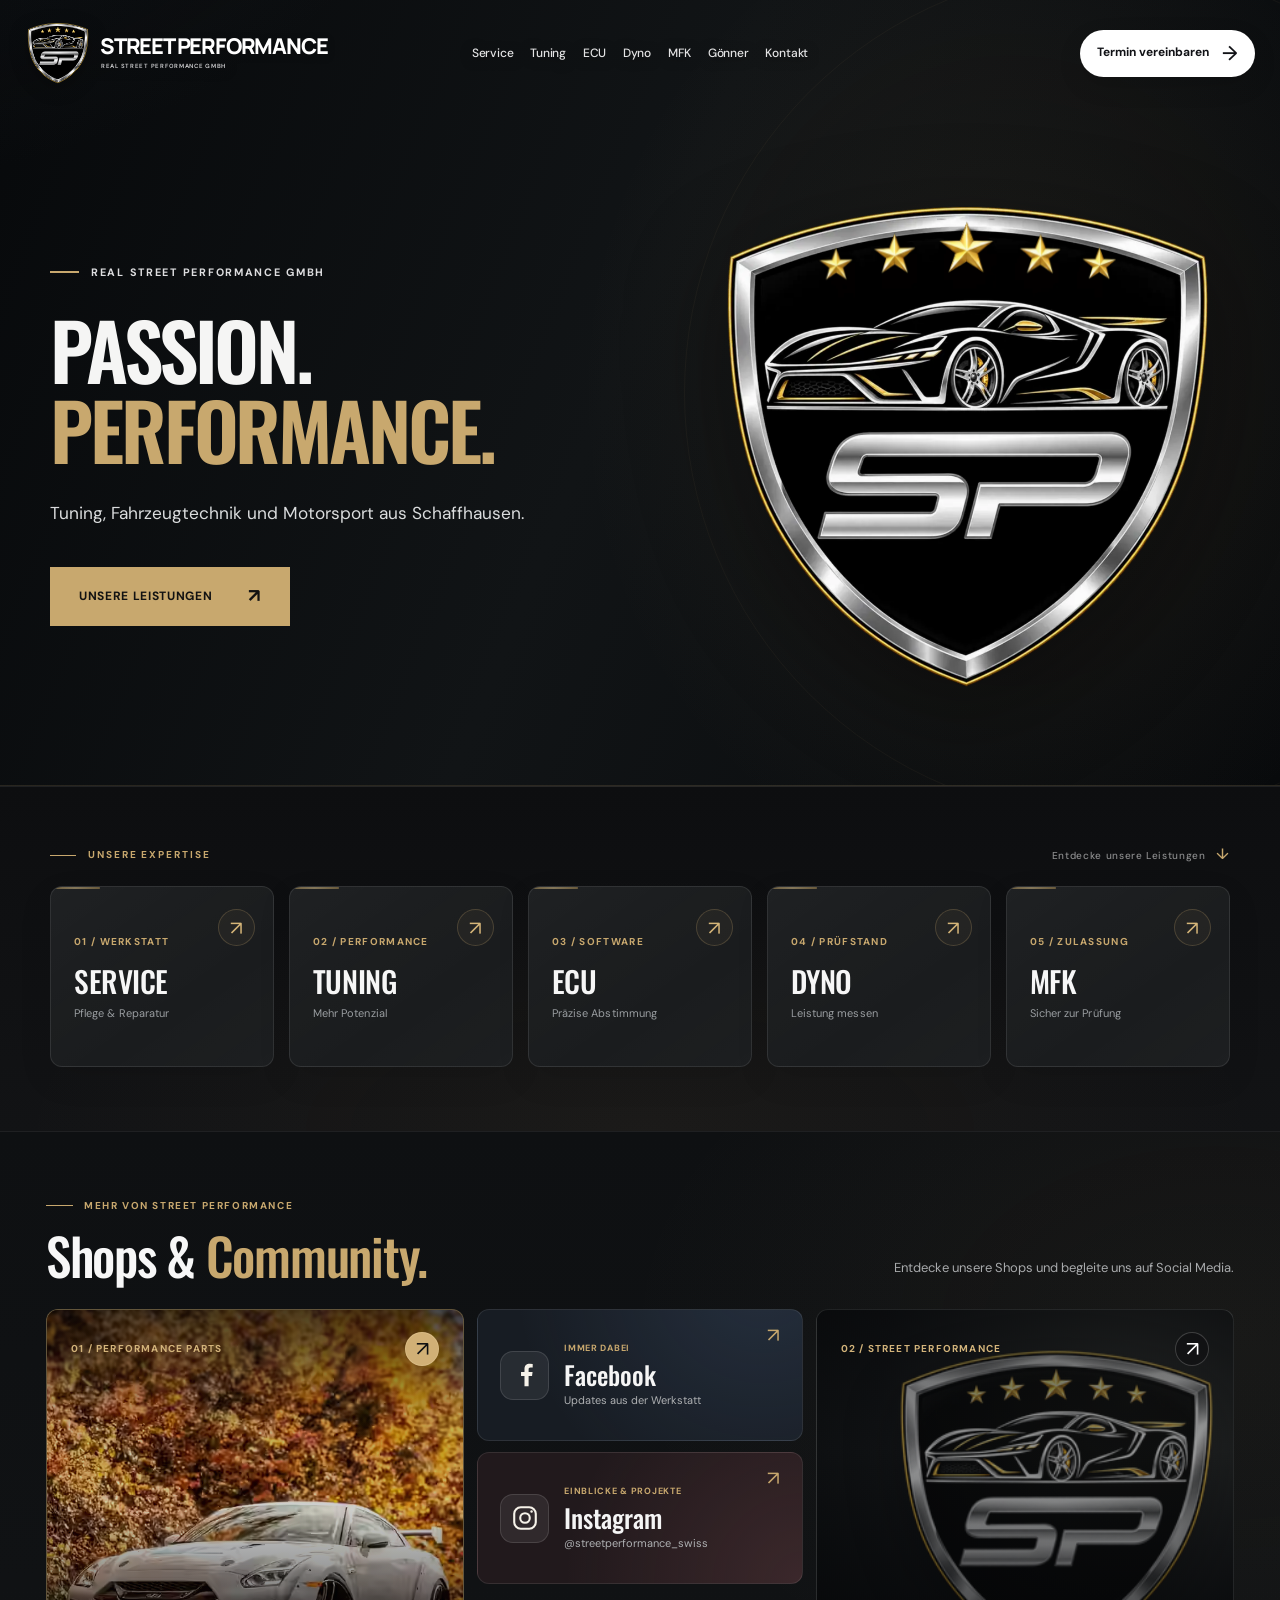
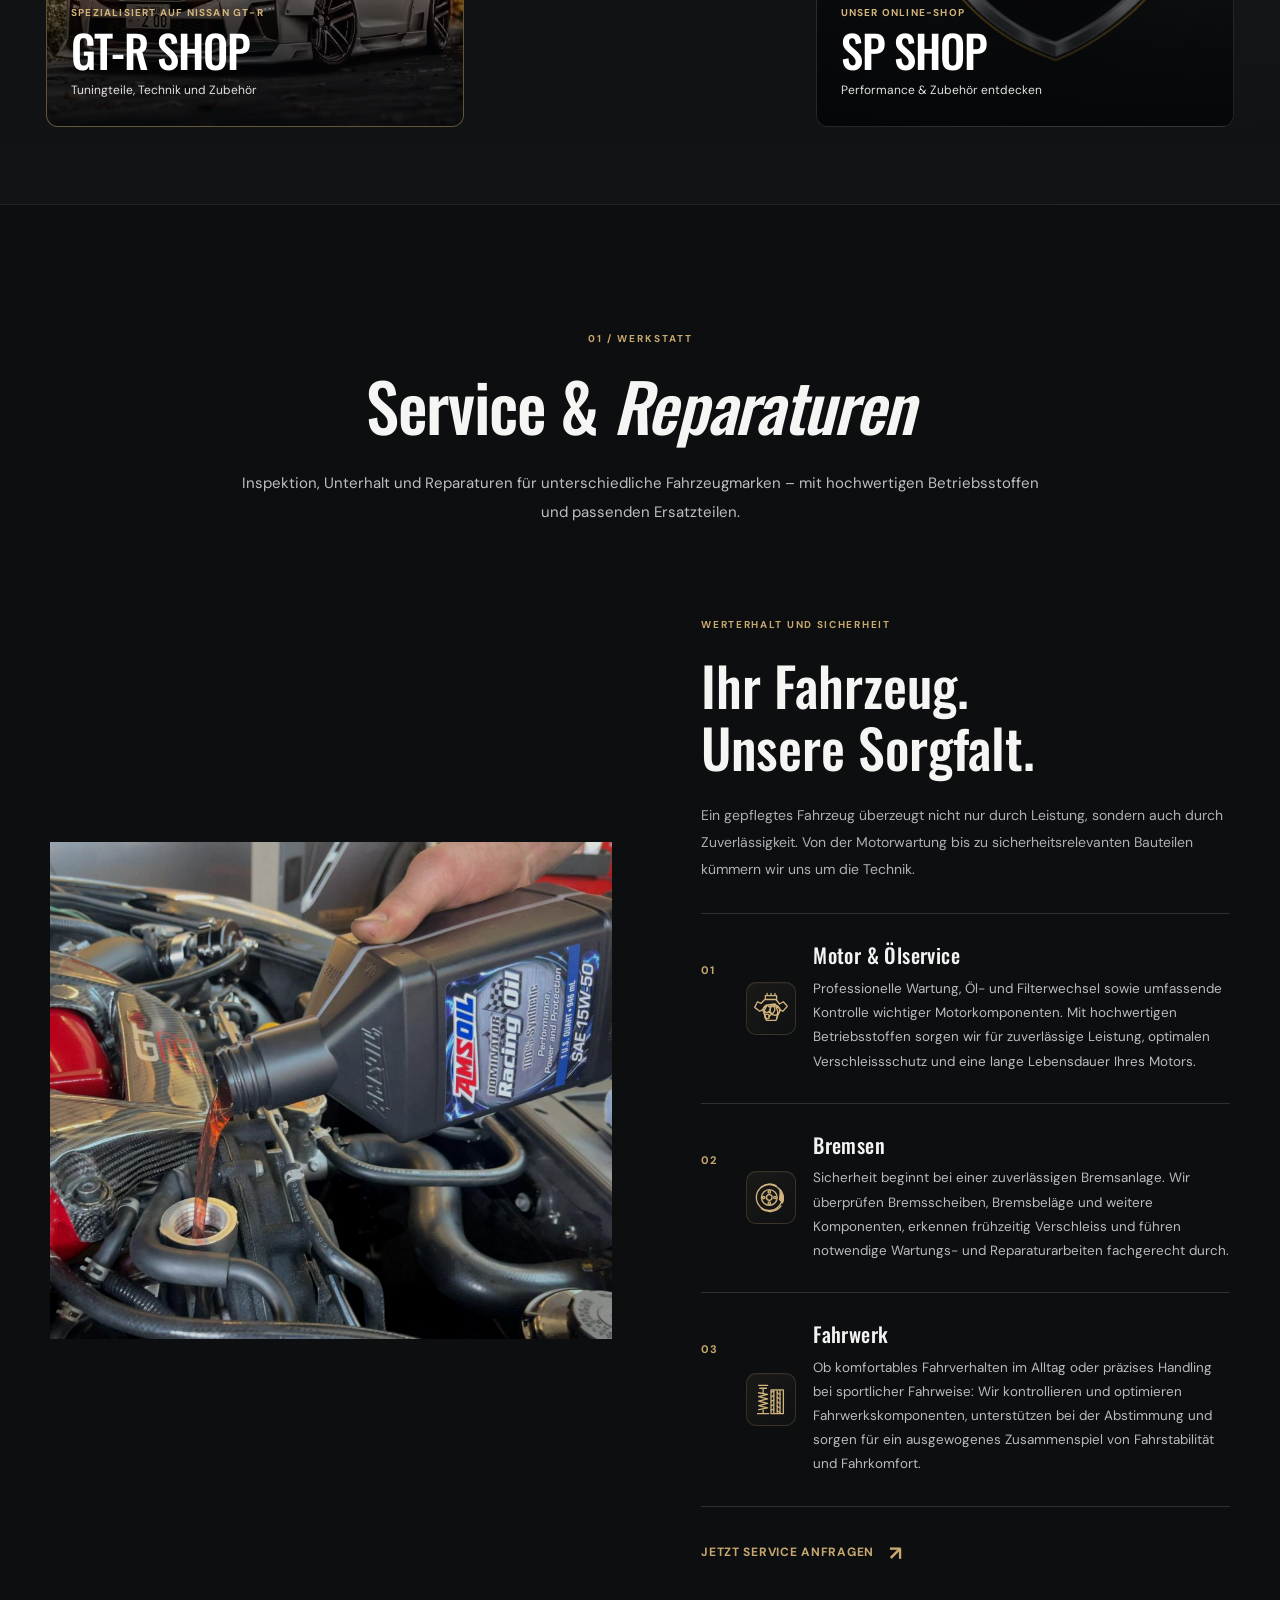
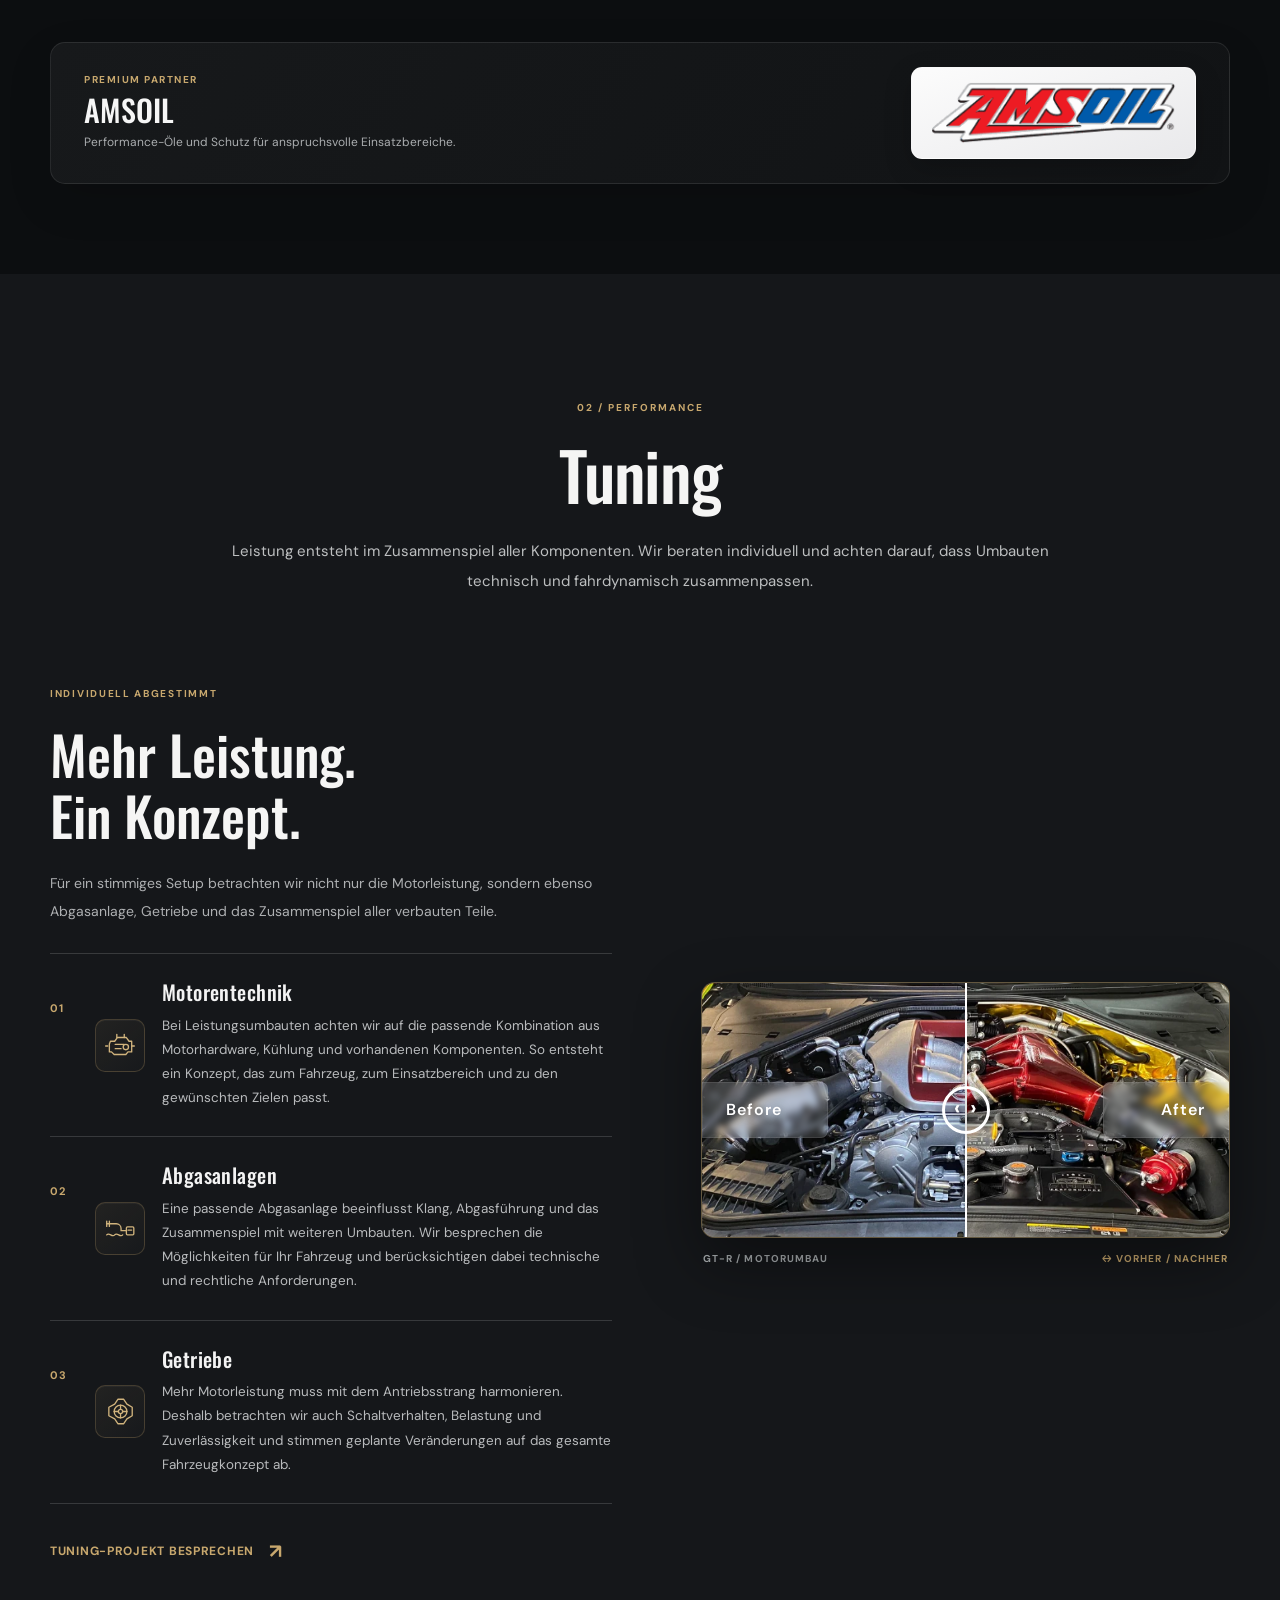
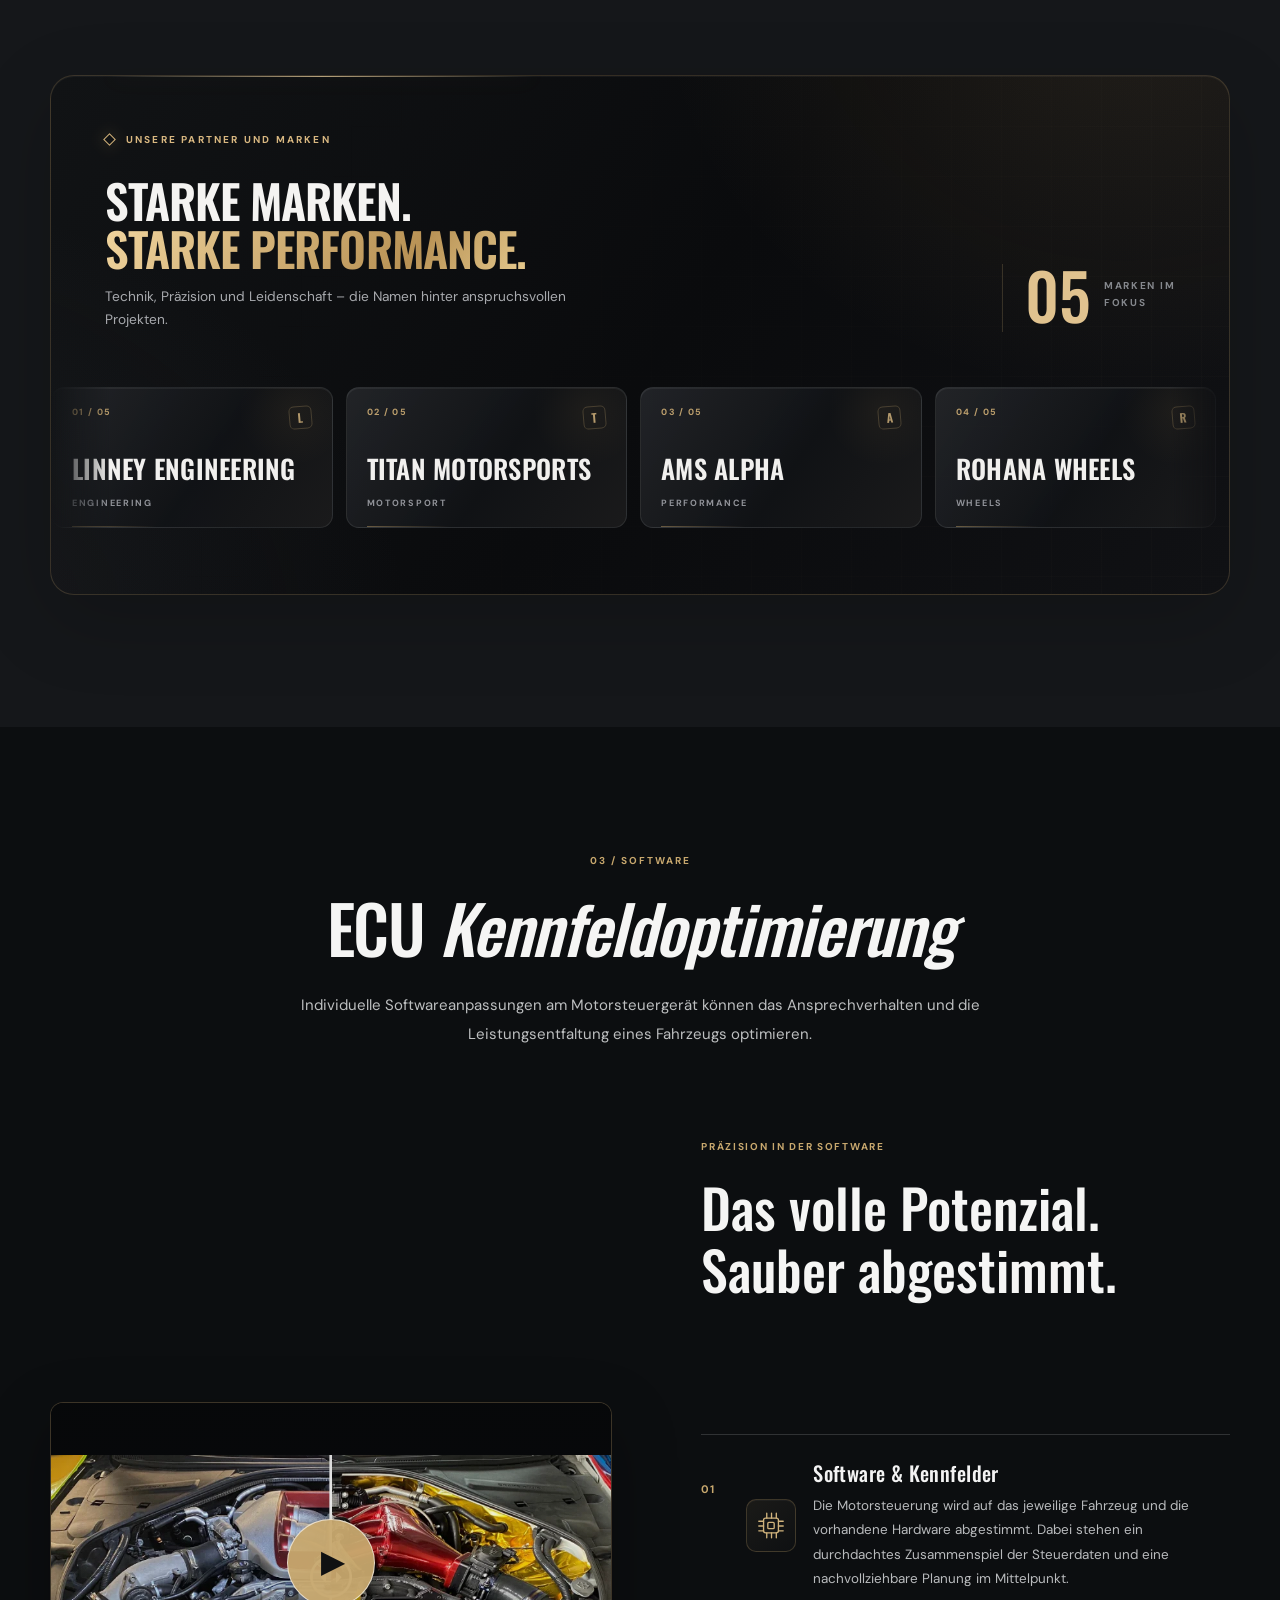
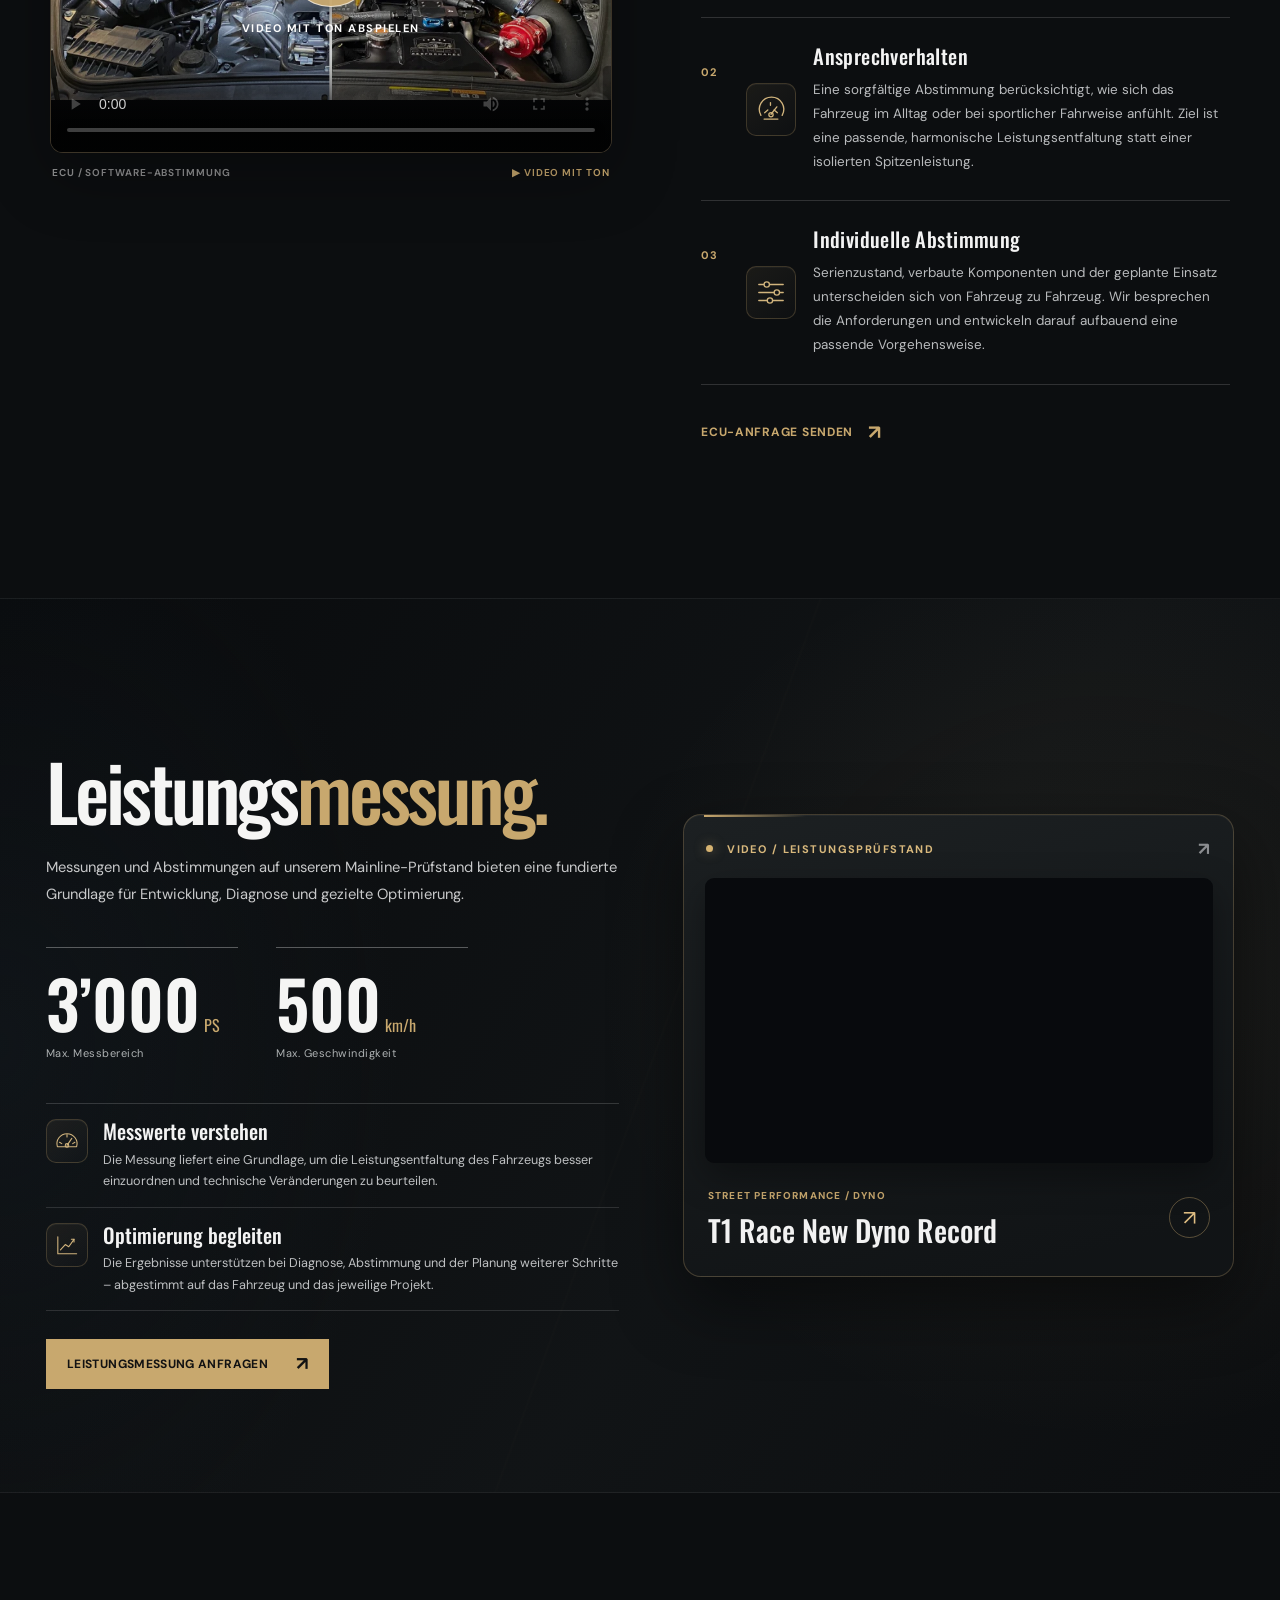
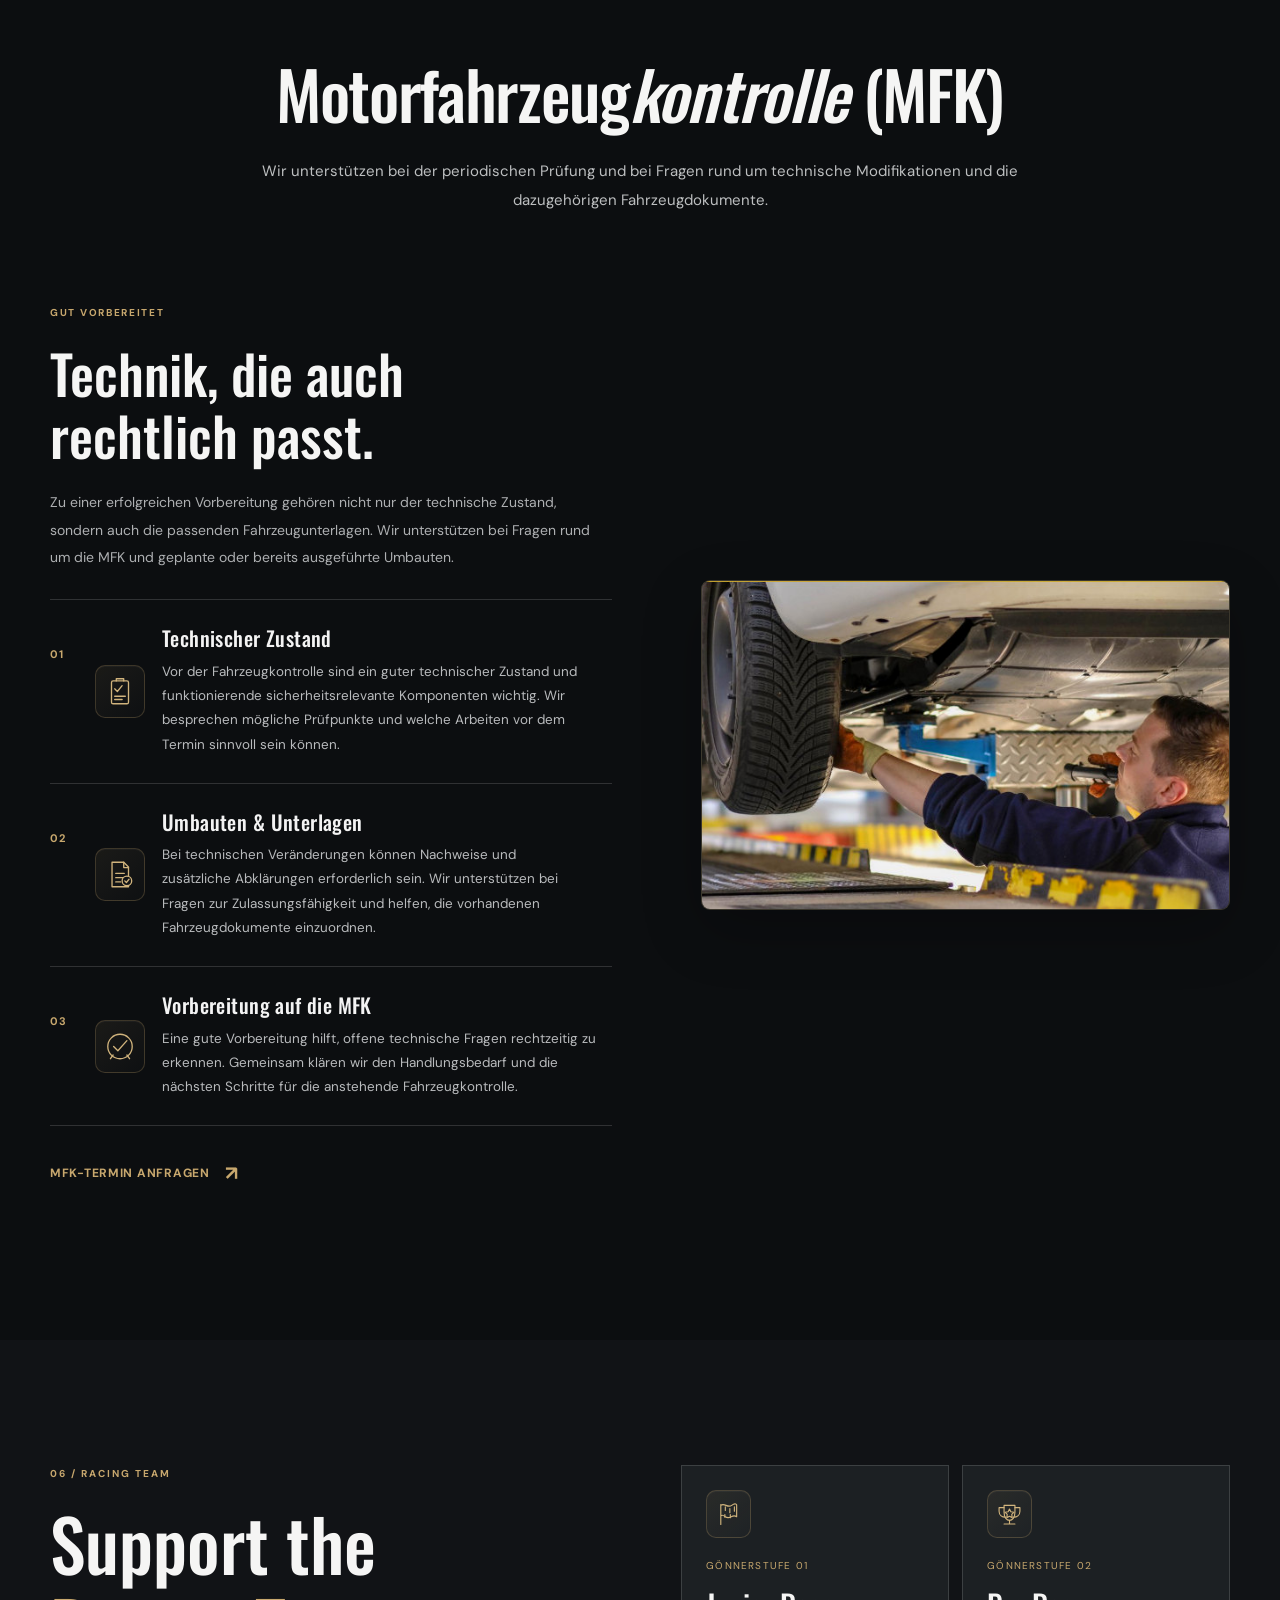
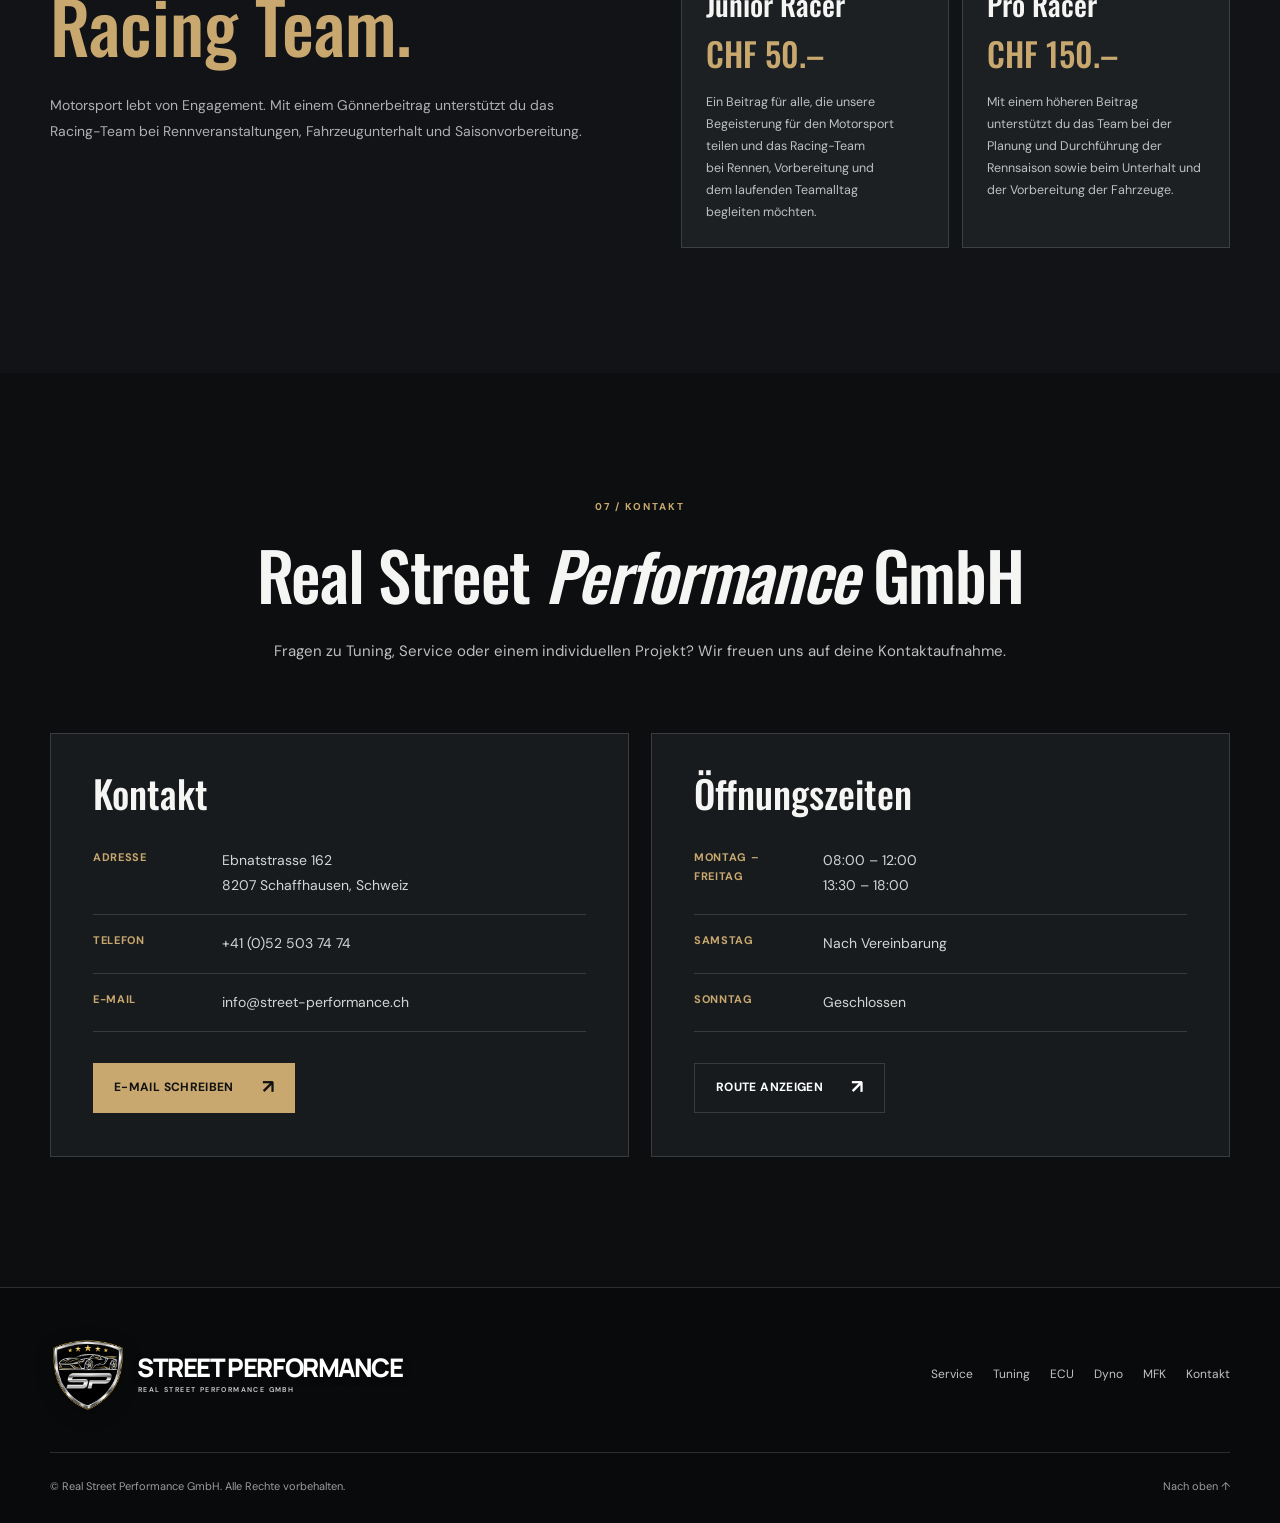
==== commit dc83dfe6: "SP-Wappen und Firmenwortmarke im gleichen Stil wie Terminseite anzeigen" ====
--- a/index.html
+++ b/index.html
@@ -11,8 +11,8 @@
   <meta name="build-version" content="20261010-2021">
   <link rel="preconnect" href="https://fonts.googleapis.com">
   <link rel="preconnect" href="https://fonts.gstatic.com" crossorigin>
-  <link href="https://fonts.googleapis.com/css2?family=DM+Sans:wght@400;500;600;700&family=Oswald:wght@400;500;600;700&display=swap" rel="stylesheet">
-  <link rel="stylesheet" href="style.css?v=brands-premium-20261012-1">
+  <link href="https://fonts.googleapis.com/css2?family=DM+Sans:wght@400;500;600;700&family=Manrope:wght@500;600;700;800&family=Oswald:wght@400;500;600;700&display=swap" rel="stylesheet">
+  <link rel="stylesheet" href="style.css?v=matching-street-brand-20261015-1">
   <style id="sp-floating-nav-override">
     /* Sicherheit gegen veraltete Carbon-Header-Regeln: oben kein Balken. */
     body > header.site-header { position:fixed; top:0; left:0; right:0; margin:0; z-index:1000; }
@@ -38,7 +38,7 @@
     <div class="header-inner layout">
       <a class="site-brand" href="#top" aria-label="Street Performance – zur Startseite">
         <span class="sp-shield-logo" role="img" aria-label="SP – Street Performance Logo"></span>
-        <span class="site-wordmark" aria-hidden="true"><strong>STREET</strong><small>PERFORMANCE</small></span>
+        <span class="site-wordmark" aria-hidden="true"><strong>STREET PERFORMANCE</strong><small>REAL STREET PERFORMANCE GMBH</small></span>
       </a>
       <nav class="main-nav" id="siteNav" aria-label="Hauptnavigation">
         <a href="#service">Service<span class="nav-icon" aria-hidden="true"><svg viewBox="0 0 24 24" width="22" height="22" fill="none" stroke="currentColor" stroke-width="1.8" stroke-linecap="round" stroke-linejoin="round"><path d="M14.7 6.3a4.5 4.5 0 0 0-5.7 5.7L3.2 17.8a2 2 0 1 0 2.9 2.9l5.8-5.8a4.5 4.5 0 0 0 5.7-5.7l-3.1 3.1-3.2-3.2z"/></svg></span></a>
@@ -424,7 +424,7 @@
 
   <footer class="site-footer">
     <div class="layout footer-main">
-      <a class="site-brand" href="#top"><span class="sp-shield-logo" role="img" aria-label="SP – Street Performance Logo"></span><span class="brand-fallback">STREET PERFORMANCE</span></a>
+      <a class="site-brand" href="#top"><span class="sp-shield-logo" role="img" aria-label="SP – Street Performance Logo"></span><span class="site-wordmark footer-wordmark" aria-hidden="true"><strong>STREET PERFORMANCE</strong><small>REAL STREET PERFORMANCE GMBH</small></span></a>
       <nav aria-label="Footer-Navigation"><a href="#service">Service</a><a href="#tuning">Tuning</a><a href="#ecu">ECU</a><a href="#dyno">Dyno</a><a href="#mfk">MFK</a><a href="#kontakt">Kontakt</a></nav>
     </div>
     <div class="layout footer-bottom"><span>© Real Street Performance GmbH. Alle Rechte vorbehalten.</span><a href="#top">Nach oben ↑</a></div>
--- a/style.css
+++ b/style.css
@@ -3210,3 +3210,133 @@
   #tuning .brands-premium .brands-group[aria-hidden="true"]{display:none}
   #tuning .brands-premium .brand-tile{transition:none}
 }
+
+
+/* STREET PERFORMANCE – identische Wortmarke wie auf der Terminseite.
+   Gerader Manrope-Schriftschnitt, volle Firmenbezeichnung und SP-Wappen.
+   Header, Footer und die mobil sichtbare Wortmarke bleiben echtes HTML. */
+.site-header .site-brand {
+  gap: 11px;
+  max-width: min(100%, 440px);
+}
+.site-header .site-wordmark,
+.footer-main .footer-wordmark {
+  display: flex;
+  flex-direction: column;
+  align-items: flex-start;
+  min-width: 0;
+  line-height: 1;
+  transform: none;
+  color: #fff;
+}
+.site-header .site-wordmark strong,
+.footer-main .footer-wordmark strong {
+  font-family: "Manrope", Arial, sans-serif;
+  font-weight: 800;
+  font-style: normal;
+  text-transform: uppercase;
+  letter-spacing: -.055em;
+  line-height: 1.08;
+  transform: none;
+  text-shadow: 0 2px 8px rgba(0,0,0,.23);
+  white-space: nowrap;
+}
+.site-header .site-wordmark strong {
+  font-size: clamp(22px, 1.78vw, 29px);
+}
+.site-header .site-wordmark small,
+.footer-main .footer-wordmark small {
+  display: block;
+  margin-top: 3px;
+  padding-left: 1px;
+  font-family: "DM Sans", Arial, sans-serif;
+  font-style: normal;
+  font-weight: 600;
+  letter-spacing: .20em;
+  line-height: 1.5;
+  color: #d0d0d2;
+  white-space: nowrap;
+}
+.site-header .site-wordmark small {
+  font-size: clamp(6px, .49vw, 8.5px);
+}
+/* Der Schriftzug benötigt etwas mehr Platz als das alte STREET-Logo.
+   Zentrierte Navigation und Termin-Button behalten ihre eigene Zone. */
+@media (min-width: 1081px) {
+  .site-header .header-inner.layout {
+    grid-template-columns: minmax(315px, 1fr) auto minmax(195px, 1fr);
+  }
+}
+@media (min-width: 1081px) and (max-width: 1300px) {
+  .site-header .site-wordmark strong { font-size: clamp(21px, 1.7vw, 23px); }
+  .site-header .site-wordmark small { font-size: 6px; letter-spacing: .12em; }
+  .site-header .site-brand { gap: 9px; }
+}
+/* Zwischen Tablet und Desktop hat das Menü Vorrang: Wappen bleibt sichtbar. */
+@media (min-width: 761px) and (max-width: 1080px) {
+  .site-header .site-wordmark { display: none; }
+}
+@media (max-width: 760px) {
+  .site-header .site-brand { gap: 6px; }
+  .site-header .site-wordmark { display: flex; }
+  .site-header .site-wordmark strong {
+    font-size: clamp(13px, 2.65vw, 20px);
+    letter-spacing: -.063em;
+  }
+  .site-header .site-wordmark small {
+    margin-top: 3px;
+    font-size: clamp(5.1px, .98vw, 7px);
+    letter-spacing: .09em;
+  }
+}
+@media (max-width: 520px) {
+  .site-header .site-brand { gap: 4px; }
+  .site-header .site-wordmark strong {
+    font-size: clamp(12.5px, 3.28vw, 17px);
+    letter-spacing: -.069em;
+  }
+  .site-header .site-wordmark small {
+    font-size: 5.2px;
+    letter-spacing: .045em;
+  }
+}
+@media (max-width: 420px) {
+  .site-header .site-wordmark small { display: none; }
+}
+@media (max-width: 360px) {
+  .site-header .site-wordmark strong {
+    font-size: clamp(11px, 3.6vw, 13px);
+    letter-spacing: -.08em;
+  }
+}
+/* Die Fusszeile trägt die gleiche, vollständige Marke. */
+.footer-main .site-brand {
+  display: inline-flex;
+  align-items: center;
+  gap: 11px;
+  width: auto;
+  min-width: 0;
+  text-decoration: none;
+}
+.footer-main .footer-wordmark strong {
+  font-size: clamp(20px, 2vw, 27px);
+}
+.footer-main .footer-wordmark small {
+  font-size: 7px;
+}
+@media (max-width: 520px) {
+  .footer-main .site-brand { gap: 8px; }
+  .footer-main .site-brand .sp-shield-logo {
+    flex-basis: 56px;
+    width: 56px;
+    min-width: 56px;
+    max-width: 56px;
+    height: 63px;
+  }
+  .footer-main .footer-wordmark strong { font-size: clamp(17px,5vw,22px); }
+  .footer-main .footer-wordmark small { font-size: 6px; letter-spacing: .09em; }
+}
+@media (max-width: 360px) {
+  .footer-main .footer-wordmark strong { font-size: 16px; }
+  .footer-main .footer-wordmark small { font-size: 5px; letter-spacing: .045em; }
+}
